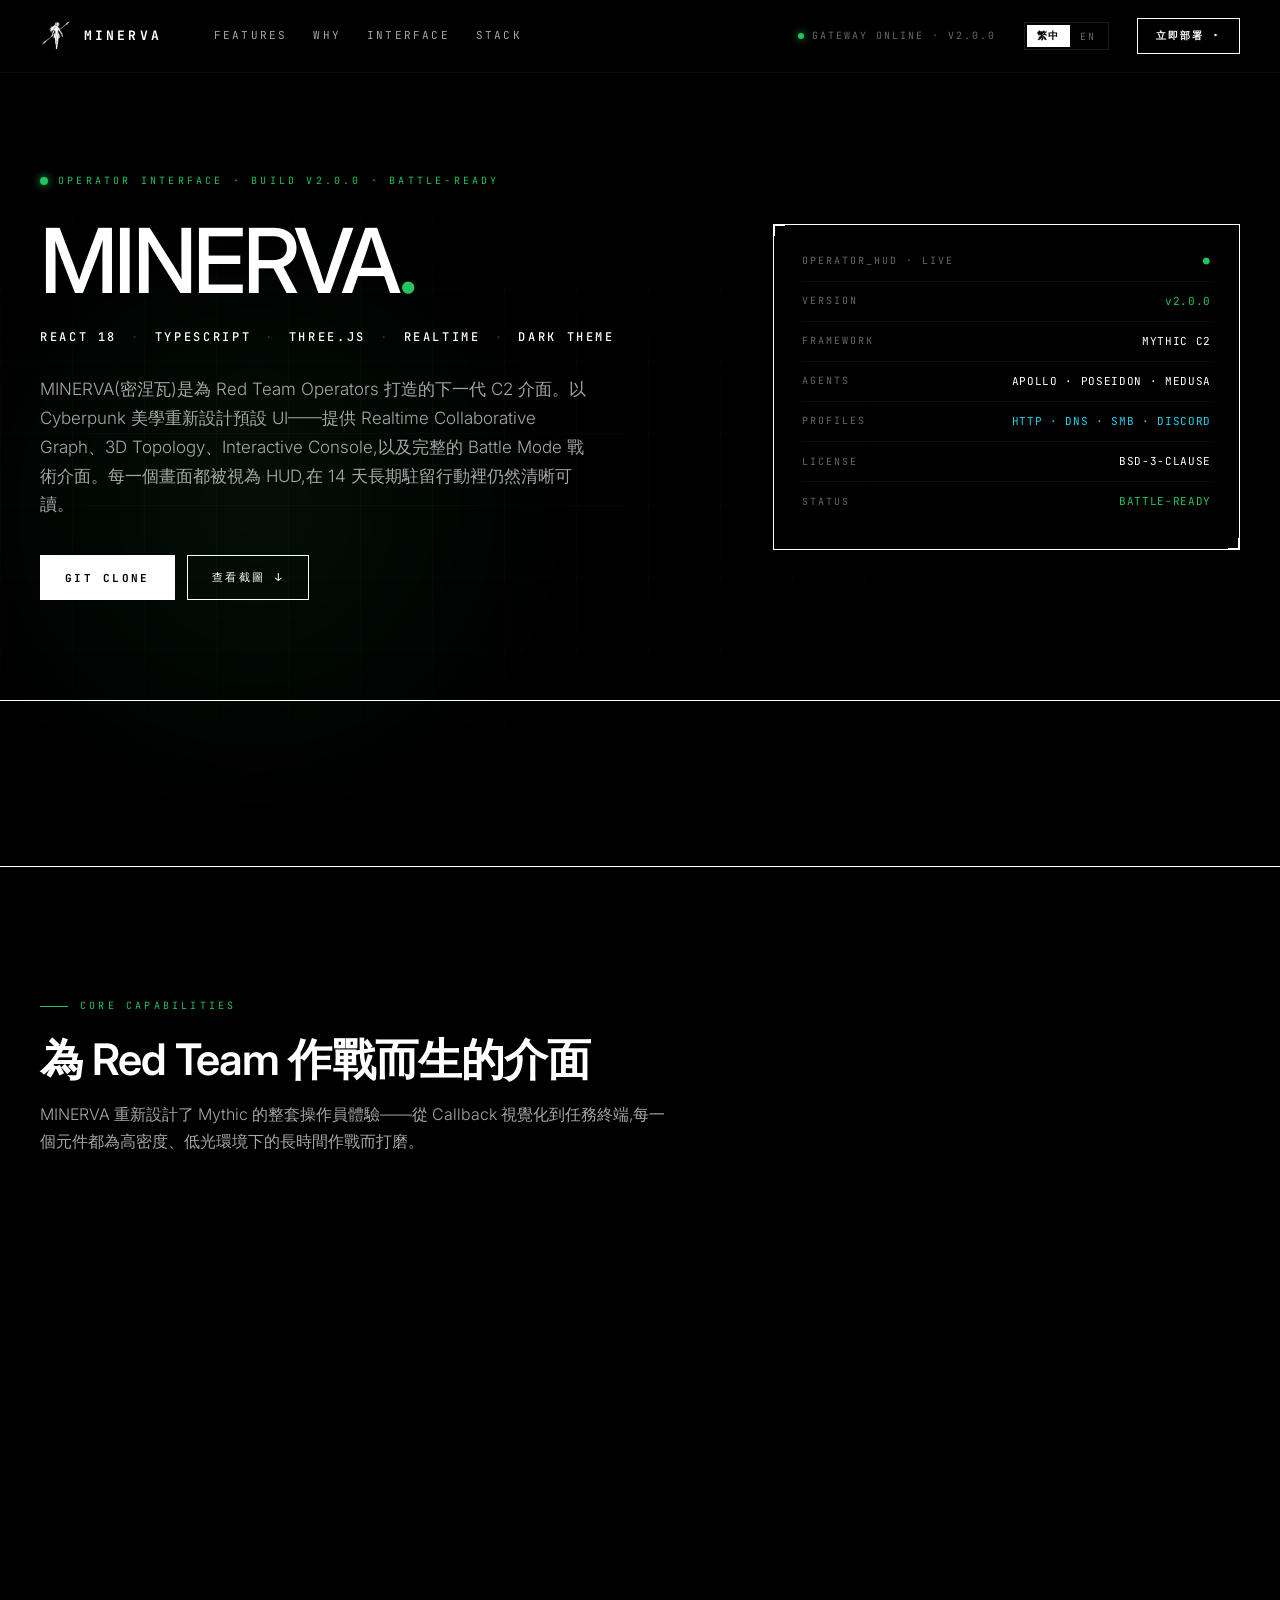
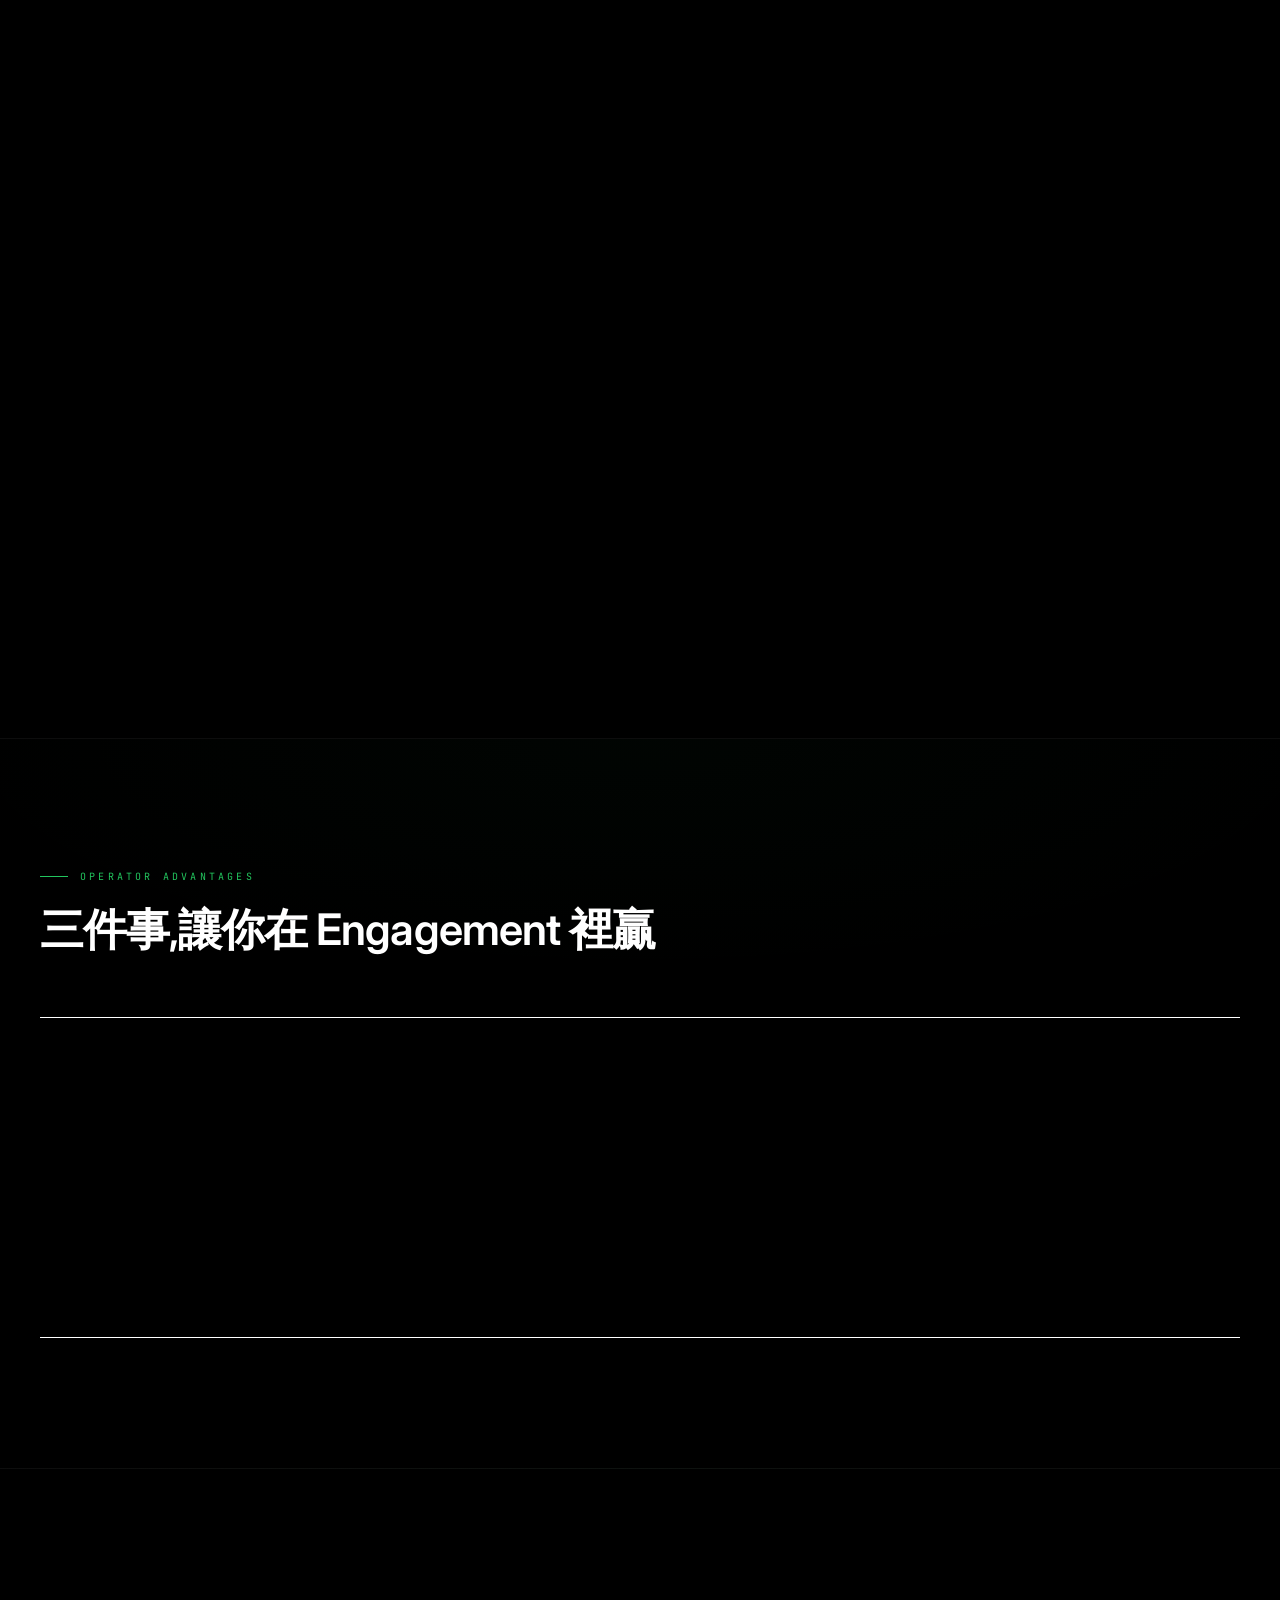
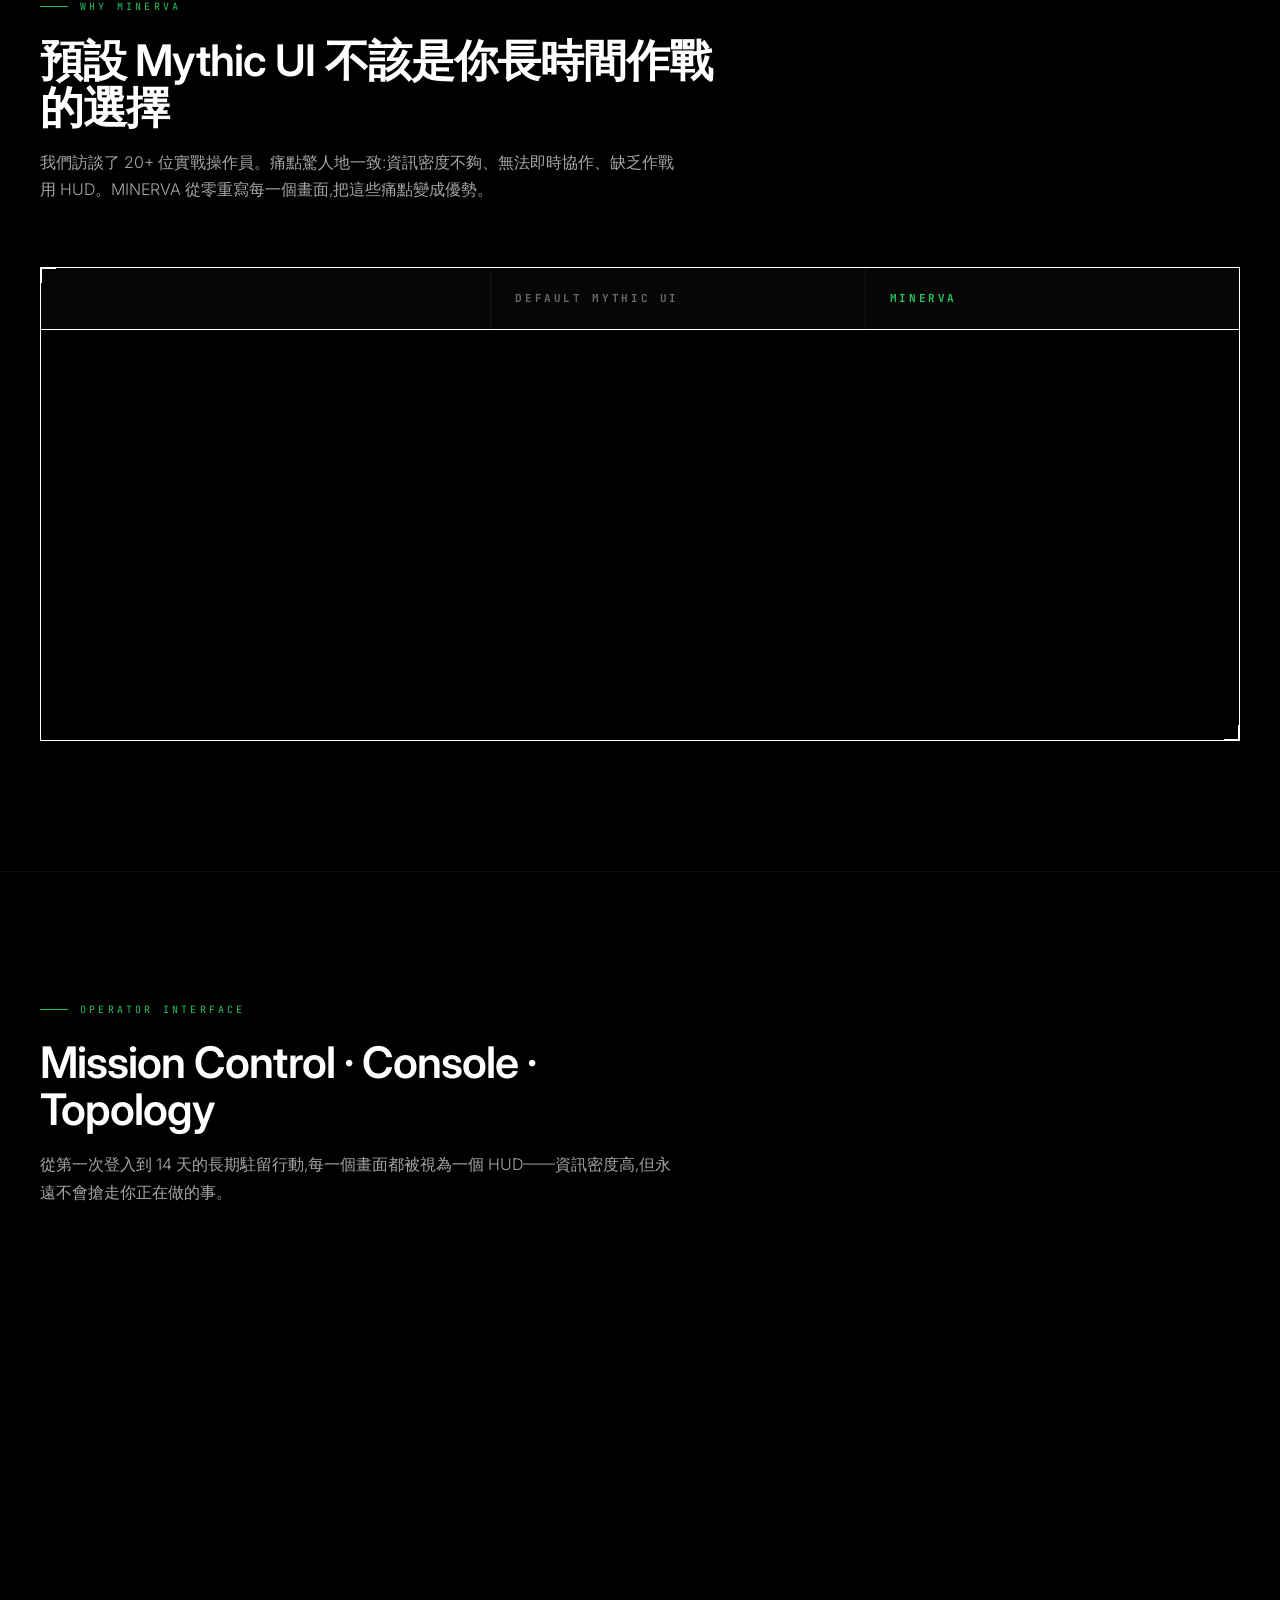
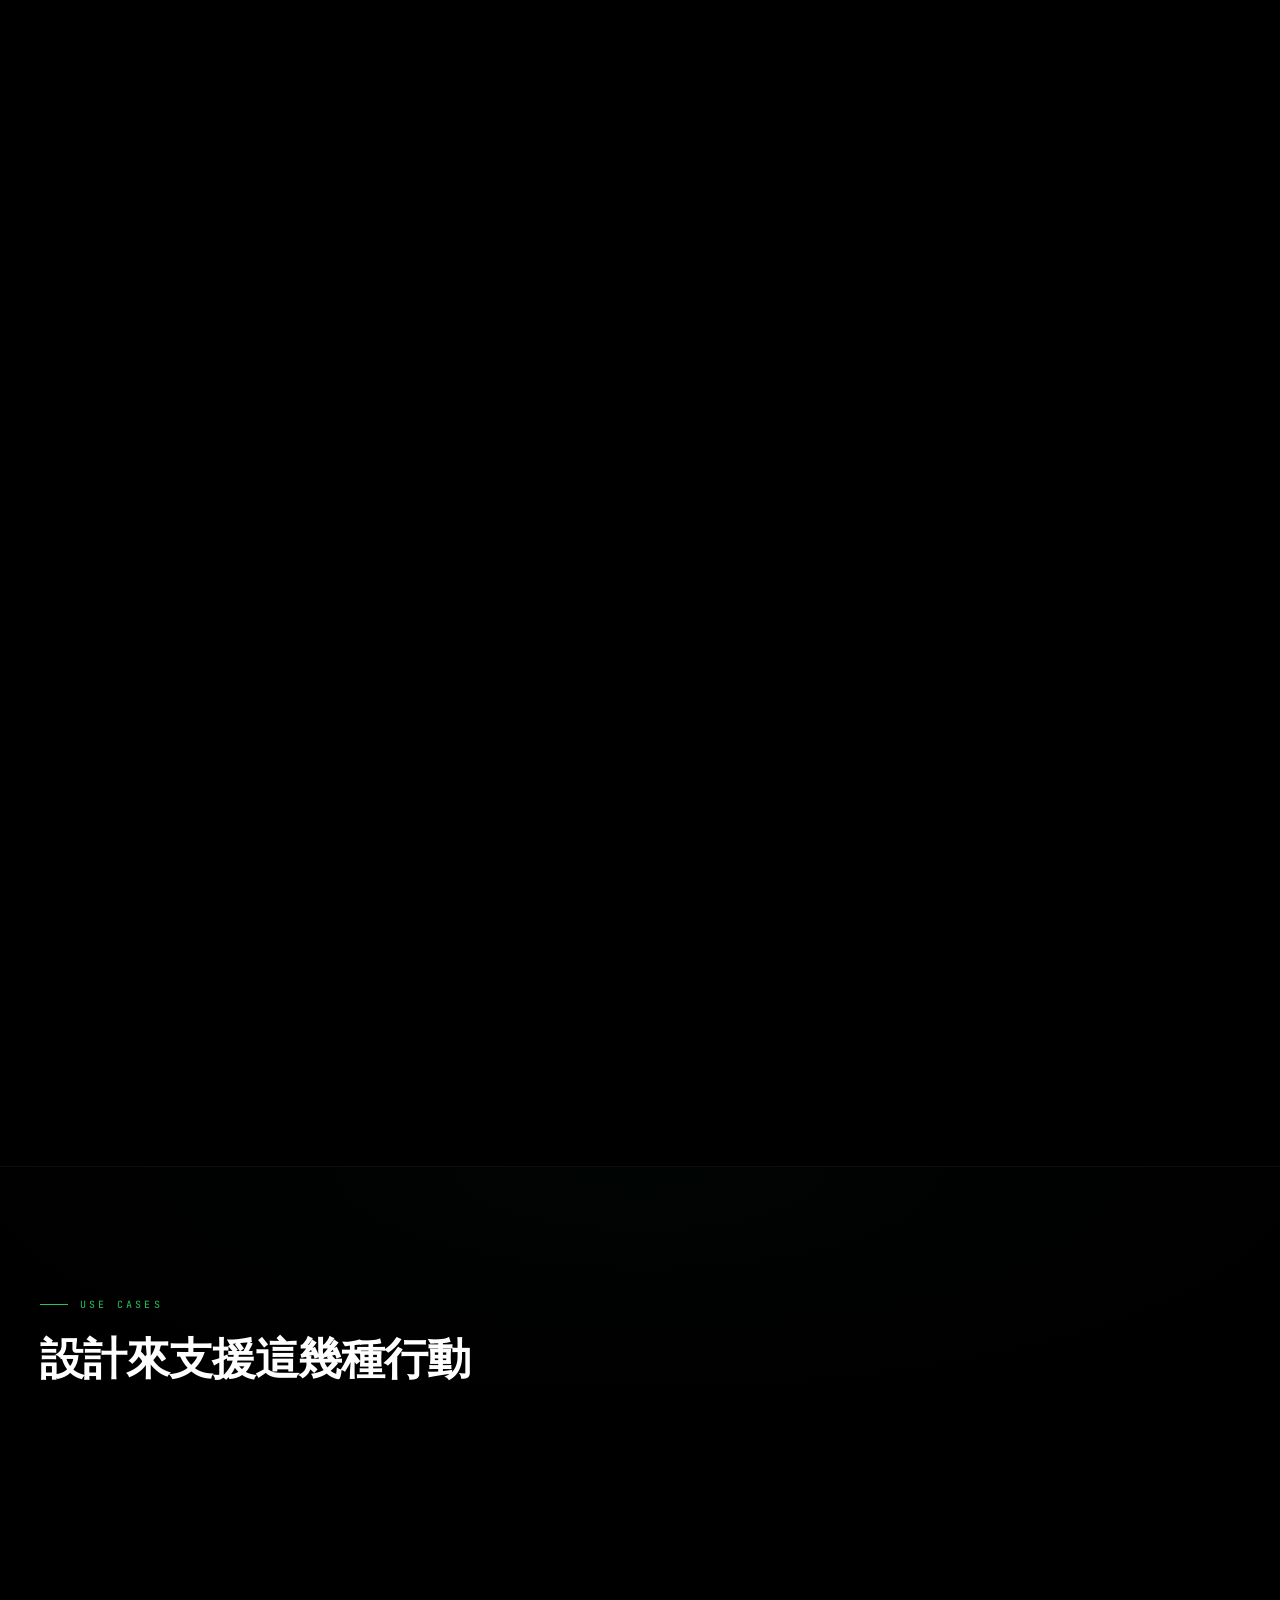
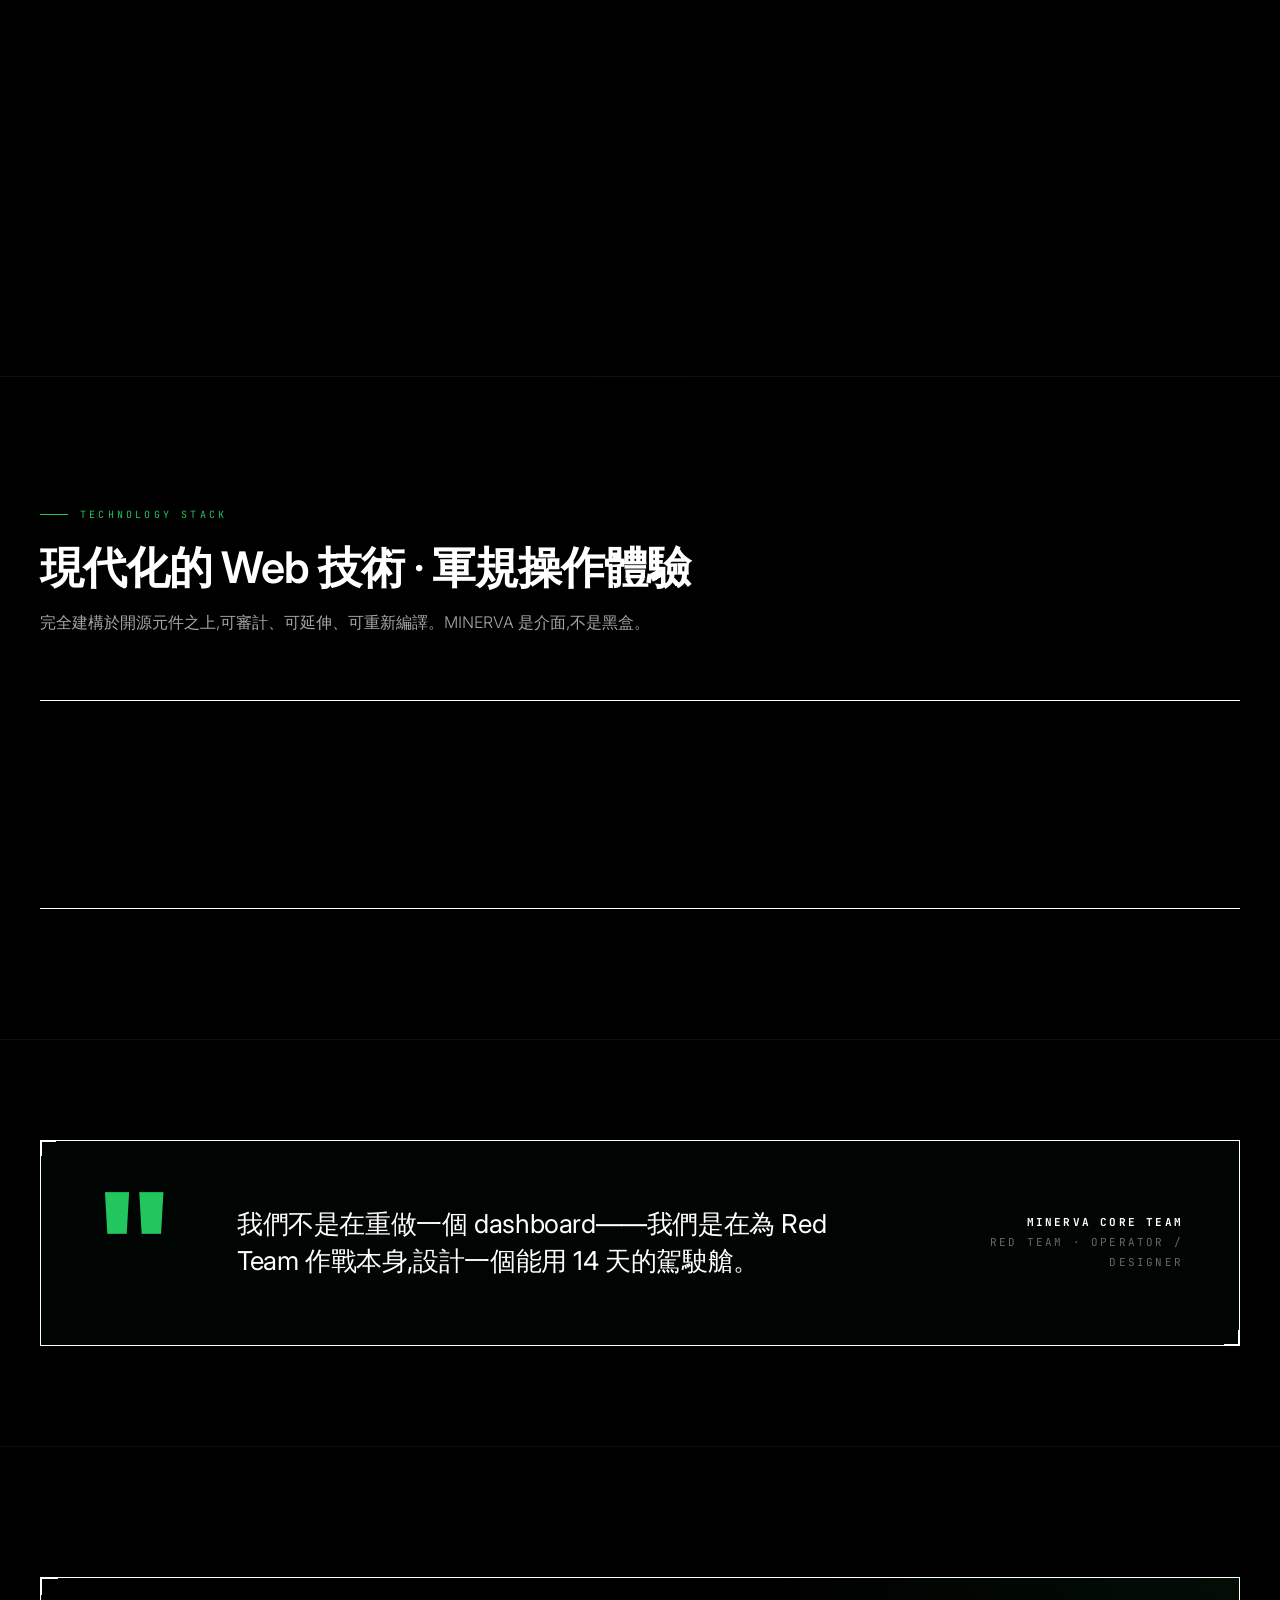
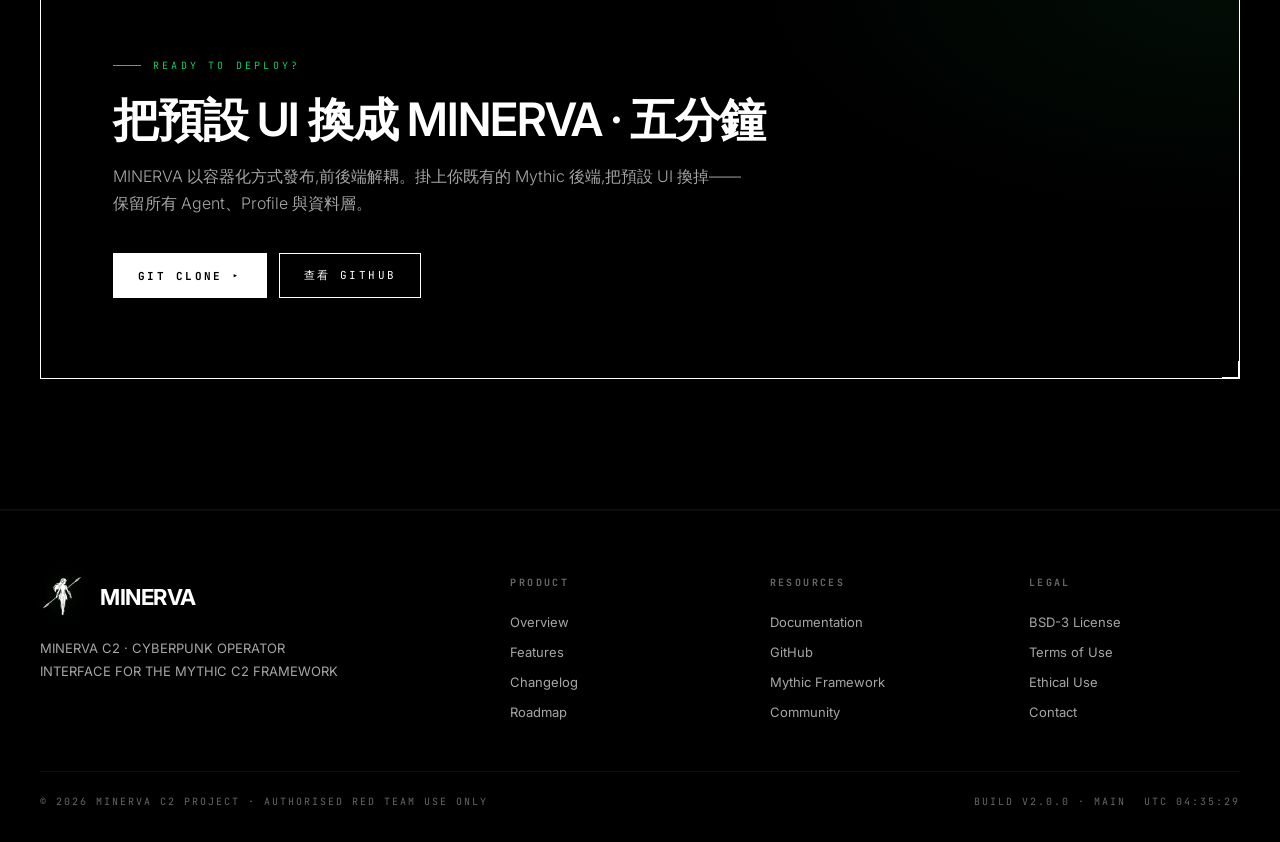
==== index.html @ 25de4d17 "first commit" ====
<!doctype html>
<html lang="zh-Hant" data-lang="zh">
<head>
<meta charset="utf-8" />
<meta name="viewport" content="width=device-width, initial-scale=1" />
<title>MINERVA · Cyberpunk Operator Interface for the Mythic C2 Framework</title>
<link rel="stylesheet" href="colors_and_type.css" />
<link rel="stylesheet" href="site.css" />
<script src="copy.js" defer></script>
</head>
<body>
<div class="site" data-lang-body>

  <!-- ── NAV ─────────────────────────────────────────────────────────── -->
  <nav class="nav">
    <div class="nav__inner">
      <div class="nav__brand">
        <img class="mark" src="assets/logos/minerva.png" alt="MINERVA" />
        <span>MINERVA</span>
      </div>
      <div class="nav__links">
        <a href="#features"  data-t="nav.features"></a>
        <a href="#why"       data-t="nav.why"></a>
        <a href="#interface" data-t="nav.interface"></a>
        <a href="#stack"     data-t="nav.stack"></a>
      </div>
      <div class="nav__spacer"></div>
      <div class="nav__status">
        <span class="dot-live"></span>
        <span data-t="nav.status"></span>
      </div>
      <div class="lang" role="group" aria-label="Language">
        <button data-set-lang="zh">繁中</button>
        <button data-set-lang="en">EN</button>
      </div>
      <button class="nav__cta" data-t="nav.cta"></button>
    </div>
  </nav>

  <!-- ── HERO ────────────────────────────────────────────────────────── -->
  <section class="hero" id="overview">
    <div class="hero__grid"></div>
    <div class="hero__glow"></div>
    <div class="hero__inner">
      <div class="reveal">
        <div class="hero__cap">
          <span class="pulse"></span>
          <span data-t="hero.cap"></span>
        </div>
        <h1 class="hero__h1">
          MINERVA<span class="dot">.</span>
        </h1>
        <div class="hero__sub" data-list="hero.sub" data-sep="·"></div>
        <p class="hero__lede" data-t="hero.lede"></p>
        <div class="hero__cta-row">
          <button class="cta cta--primary" data-t="hero.cta1"></button>
          <button class="cta" data-t="hero.cta2"></button>
        </div>
      </div>

      <div class="hud reveal" id="hero-hud">
        <div class="hud__row hud__head">
          <span class="k" data-t="hero.hud.label"></span>
          <span class="v accent">●</span>
        </div>
        <div id="hud-rows"></div>
      </div>
    </div>

    <!-- Stats band -->
    <div class="stats reveal" id="stats-band"></div>
  </section>

  <!-- ── FEATURES ────────────────────────────────────────────────────── -->
  <section class="sec" id="features">
    <header class="sec__head reveal">
      <div class="sec__cap" data-t="features.cap"></div>
      <h2 class="sec__title" data-t="features.title"></h2>
      <p class="sec__lede" data-t="features.lede"></p>
    </header>
    <div class="features" id="features-grid"></div>
  </section>

  <!-- ── PILLARS / ADVANTAGES ────────────────────────────────────────── -->
  <section class="sec sec--quiet">
    <header class="sec__head reveal">
      <div class="sec__cap" data-t="pillars.cap"></div>
      <h2 class="sec__title" data-t="pillars.title"></h2>
    </header>
    <div class="pillars" id="pillars-grid"></div>
  </section>

  <!-- ── WHY · vs DEFAULT MYTHIC UI ──────────────────────────────────── -->
  <section class="sec" id="why">
    <header class="sec__head reveal">
      <div class="sec__cap" data-t="why.cap"></div>
      <h2 class="sec__title" data-t="why.title"></h2>
      <p class="sec__lede" data-t="why.lede"></p>
    </header>
    <div class="compare reveal" id="compare-table"></div>
  </section>

  <!-- ── INTERFACE / SHOTS ───────────────────────────────────────────── -->
  <section class="sec" id="interface">
    <header class="sec__head reveal">
      <div class="sec__cap" data-t="interface.cap"></div>
      <h2 class="sec__title" data-t="interface.title"></h2>
      <p class="sec__lede" data-t="interface.lede"></p>
    </header>
    <div class="shots" id="shots-grid"></div>
  </section>

  <!-- ── USE CASES ───────────────────────────────────────────────────── -->
  <section class="sec sec--quiet">
    <header class="sec__head reveal">
      <div class="sec__cap" data-t="cases.cap"></div>
      <h2 class="sec__title" data-t="cases.title"></h2>
    </header>
    <div class="cases" id="cases-grid"></div>
  </section>

  <!-- ── STACK ───────────────────────────────────────────────────────── -->
  <section class="sec" id="stack">
    <header class="sec__head reveal">
      <div class="sec__cap" data-t="stack.cap"></div>
      <h2 class="sec__title" data-t="stack.title"></h2>
      <p class="sec__lede" data-t="stack.lede"></p>
    </header>
    <div class="stack" id="stack-grid"></div>
  </section>

  <!-- ── QUOTE ───────────────────────────────────────────────────────── -->
  <section class="sec quote-sec">
    <div class="quote reveal">
      <div class="quote__mark">"</div>
      <div class="quote__body" data-t="quote.body"></div>
      <div class="quote__attr">
        <div><b data-t="quote.name"></b></div>
        <div data-t="quote.role"></div>
      </div>
    </div>
  </section>

  <!-- ── CTA / DEPLOY ────────────────────────────────────────────────── -->
  <section class="sec cta-sec">
    <div class="cta-block reveal">
      <div class="sec__cap" data-t="cta.cap"></div>
      <h2 class="sec__title cta-block__title" data-t="cta.title"></h2>
      <p class="sec__lede" data-t="cta.lede"></p>
      <div class="cta-block__row">
        <button class="cta cta--primary" data-t="cta.primary"></button>
        <button class="cta" data-t="cta.secondary"></button>
      </div>
    </div>
  </section>

  <!-- ── FOOTER ──────────────────────────────────────────────────────── -->
  <footer class="foot">
    <div class="foot__top">
      <div class="foot__brand">
        <div class="mark">
          <img src="assets/logos/minerva.png" alt="MINERVA" />
          <span>MINERVA</span>
        </div>
        <p data-t="foot.tag"></p>
      </div>
      <div class="foot__col">
        <h5 data-t="foot.product"></h5>
        <a data-t="foot.p.overview"></a>
        <a data-t="foot.p.features"></a>
        <a data-t="foot.p.changelog"></a>
        <a data-t="foot.p.roadmap"></a>
      </div>
      <div class="foot__col">
        <h5 data-t="foot.resources"></h5>
        <a data-t="foot.r.docs"></a>
        <a data-t="foot.r.github"></a>
        <a data-t="foot.r.mythic"></a>
        <a data-t="foot.r.discord"></a>
      </div>
      <div class="foot__col">
        <h5 data-t="foot.legal"></h5>
        <a data-t="foot.l.license"></a>
        <a data-t="foot.l.terms"></a>
        <a data-t="foot.l.ethics"></a>
        <a data-t="foot.l.contact"></a>
      </div>
    </div>
    <div class="foot__bot">
      <span data-t="foot.bot.copy"></span>
      <span class="legal">
        <span data-t="foot.bot.build"></span>
        <span>UTC <span id="clock">--:--:--</span></span>
      </span>
    </div>
  </footer>

</div>

<!-- Icons -->
<svg style="display:none">
  <symbol id="i-graph" viewBox="0 0 24 24" fill="none" stroke="currentColor" stroke-width="1.5" stroke-linecap="round" stroke-linejoin="round">
    <circle cx="5" cy="6" r="2.2"/><circle cx="19" cy="6" r="2.2"/><circle cx="12" cy="14" r="2.2"/><circle cx="6" cy="20" r="1.6"/><circle cx="18" cy="20" r="1.6"/>
    <path d="M6.5 7.4 L10.6 12.7 M17.5 7.4 L13.4 12.7 M11 15.5 L7 18.7 M13 15.5 L17 18.7"/>
  </symbol>
  <symbol id="i-cube" viewBox="0 0 24 24" fill="none" stroke="currentColor" stroke-width="1.5" stroke-linecap="round" stroke-linejoin="round">
    <path d="M12 3 L21 8 V16 L12 21 L3 16 V8 Z"/><path d="M3 8 L12 13 L21 8"/><path d="M12 13 V21"/>
  </symbol>
  <symbol id="i-term" viewBox="0 0 24 24" fill="none" stroke="currentColor" stroke-width="1.5" stroke-linecap="round" stroke-linejoin="round">
    <rect x="3" y="4" width="18" height="16"/><path d="M7 9 L10 12 L7 15"/><path d="M12 16 H17"/>
  </symbol>
  <symbol id="i-battle" viewBox="0 0 24 24" fill="none" stroke="currentColor" stroke-width="1.5" stroke-linecap="round" stroke-linejoin="round">
    <circle cx="12" cy="12" r="9"/><circle cx="12" cy="12" r="4.5"/><circle cx="12" cy="12" r="1.2" fill="currentColor"/>
    <path d="M12 2 V5 M12 19 V22 M2 12 H5 M19 12 H22"/>
  </symbol>
  <symbol id="i-audio" viewBox="0 0 24 24" fill="none" stroke="currentColor" stroke-width="1.5" stroke-linecap="round" stroke-linejoin="round">
    <path d="M4 10 V14 M8 7 V17 M12 4 V20 M16 8 V16 M20 11 V13"/>
  </symbol>
  <symbol id="i-theme" viewBox="0 0 24 24" fill="none" stroke="currentColor" stroke-width="1.5" stroke-linecap="round" stroke-linejoin="round">
    <circle cx="12" cy="12" r="9"/><path d="M12 3 A9 9 0 0 0 12 21 Z" fill="currentColor" stroke="none"/>
  </symbol>
  <symbol id="i-check" viewBox="0 0 24 24" fill="none" stroke="currentColor" stroke-width="2" stroke-linecap="round" stroke-linejoin="round">
    <path d="M4 12 L10 18 L20 6"/>
  </symbol>
  <symbol id="i-x" viewBox="0 0 24 24" fill="none" stroke="currentColor" stroke-width="2" stroke-linecap="round" stroke-linejoin="round">
    <path d="M6 6 L18 18 M18 6 L6 18"/>
  </symbol>
</svg>

<script>
(function() {
  let lang = 'zh';
  const body = document.querySelector('[data-lang-body]');
  const lookup = p => p.split('.').reduce((o,k) => o && o[k], window.COPY);

  function render() {
    document.documentElement.setAttribute('lang', lang==='zh'?'zh-Hant':'en');

    document.querySelectorAll('[data-t]').forEach(el => {
      const v = lookup(el.dataset.t);
      if (v && typeof v === 'object' && v[lang] !== undefined) el.textContent = v[lang];
    });

    document.querySelectorAll('[data-list]').forEach(el => {
      const arr = lookup(el.dataset.list);
      const sep = el.dataset.sep || '·';
      el.innerHTML = arr.map((v,i)=>
        `<b>${v[lang]}</b>${i<arr.length-1?` <span class="div">${sep}</span>`:''}`).join(' ');
    });

    document.querySelectorAll('[data-set-lang]').forEach(b =>
      b.classList.toggle('is-active', b.dataset.setLang === lang));

    // Stats
    document.getElementById('stats-band').innerHTML = COPY.stats.map(s => `
      <div class="stat">
        <div class="stat__v">${s.v}</div>
        <div class="stat__k">${s.k[lang]}</div>
        <div class="stat__sub">${s.sub[lang]}</div>
      </div>`).join('');

    // HUD rows
    document.getElementById('hud-rows').innerHTML = COPY.hero.hud.rows.map(r =>
      `<div class="hud__row"><span class="k">${r.k[lang]}</span><span class="v ${r.tone||''}">${r.v[lang]}</span></div>`
    ).join('');

    // Features (with screenshots)
    document.getElementById('features-grid').innerHTML = COPY.features.items.map(f => `
      <article class="feature">
        <div class="feature__shot"><img src="${f.shot}" alt="${f.t[lang]}"/><div class="feature__shot-overlay"></div></div>
        <div class="feature__body">
          <div class="feature__top">
            <span class="feature__num">FEATURE / ${f.n}</span>
            <span class="feature__icon"><svg><use href="#i-${f.icon}"/></svg></span>
          </div>
          <h3>${f.t[lang]}</h3>
          <p>${f.d[lang]}</p>
          <div class="feature__tag">${f.tag[lang]}</div>
        </div>
      </article>`).join('');

    // Pillars
    document.getElementById('pillars-grid').innerHTML = COPY.pillars.items.map(p => `
      <div class="pillar">
        <div class="pillar__num">${p.num}</div>
        <h3>${p.t[lang]}</h3>
        <p>${p.d[lang]}</p>
      </div>`).join('');

    // Compare table
    const c = COPY.why.compare;
    document.getElementById('compare-table').innerHTML = `
      <div class="compare__head">
        <div class="compare__cell"></div>
        <div class="compare__cell compare__col-a"><span class="compare__brand">${c.head.mythic[lang]}</span></div>
        <div class="compare__cell compare__col-b"><span class="compare__brand compare__brand--us">${c.head.minerva[lang]}</span></div>
      </div>
      ${c.rows.map((r,i) => `
        <div class="compare__row" style="--i:${i}">
          <div class="compare__cell compare__key">${r.k[lang]}</div>
          <div class="compare__cell compare__col-a"><svg class="ico ico--x"><use href="#i-x"/></svg><span>${r.a[lang]}</span></div>
          <div class="compare__cell compare__col-b"><svg class="ico ico--ok"><use href="#i-check"/></svg><span>${r.b[lang]}</span></div>
        </div>`).join('')}`;

    // Shots
    document.getElementById('shots-grid').innerHTML = COPY.interface.shots.map((s,i) => `
      <div class="shot ${i===0?'shot--wide':''}">
        <img class="shot__img" src="${s.src}" alt="${s.t[lang]}"/>
        <div class="shot__corners"><i></i><i></i><i></i><i></i></div>
        <div class="shot__cap"><b>${s.t[lang]}</b><span>${s.sub[lang]}</span></div>
      </div>`).join('');

    // Cases
    document.getElementById('cases-grid').innerHTML = COPY.cases.items.map(c => `
      <div class="case">
        <div class="case__tag">${c.tag[lang]}</div>
        <h3>${c.t[lang]}</h3>
        <p>${c.d[lang]}</p>
      </div>`).join('');

    // Stack
    document.getElementById('stack-grid').innerHTML = COPY.stack.cells.map(c => `
      <div class="stack__cell">
        <div class="stack__name">${c.name}</div>
        <div class="stack__meta">${c.meta[lang]}</div>
      </div>`).join('');
  }

  function setLang(next) {
    if (next === lang) return;
    body.classList.add('is-switching');
    setTimeout(() => { lang = next; render(); body.classList.remove('is-switching'); }, 180);
  }
  document.querySelectorAll('[data-set-lang]').forEach(b =>
    b.addEventListener('click', () => setLang(b.dataset.setLang)));

  // UTC clock
  function tick() {
    const d = new Date(), pad = n => String(n).padStart(2,'0');
    document.getElementById('clock').textContent =
      pad(d.getUTCHours())+':'+pad(d.getUTCMinutes())+':'+pad(d.getUTCSeconds());
  }
  setInterval(tick, 1000); tick();

  // Boot
  if (window.COPY) render();
  else window.addEventListener('DOMContentLoaded', render);

  // Scroll reveal — re-attach after render
  function attachReveal() {
    const io = new IntersectionObserver((entries) => {
      entries.forEach(e => { if (e.isIntersecting) { e.target.classList.add('is-in'); io.unobserve(e.target); } });
    }, { threshold: 0.12 });
    document.querySelectorAll('.reveal, .feature, .pillar, .case, .stack__cell, .shot, .stat, .compare__row').forEach(el => io.observe(el));
  }
  // After first paint
  requestAnimationFrame(() => requestAnimationFrame(attachReveal));
})();
</script>

</body>
</html>
---- colors_and_type.css ----
/* ============================================================
   MINERVA C2 — DESIGN TOKENS
   Cyberpunk operator interface · dark by default
   ============================================================ */

/* Self-host JetBrains Mono + Inter via Google fonts CDN
   (matches the brand's mono+sans pairing). If you copy this
   file into another project, swap the @import for local woff2
   files in /fonts when offline. */
@import url('https://fonts.googleapis.com/css2?family=JetBrains+Mono:wght@300;400;500;600;700;800&family=Inter:wght@300;400;500;600;700;800;900&display=swap');

:root {
  /* ── CORE PALETTE (rgb triplets so they compose with /alpha) ───────── */
  --color-void:    0   0   0;     /* canvas / page background      */
  --color-signal:  255 255 255;   /* foreground text + highlights  */
  --color-accent:  34  197 94;    /* default green operator accent */
  --color-ghost:   153 153 153;   /* borders + secondary chrome    */
  --color-machine: 51  51  51;    /* card / panel background       */

  /* Cyberpunk extras — used across modules */
  --color-cyan:     34 211 238;   /* HUD/scanner cyan (#22d3ee)    */
  --color-amber:    245 158 11;   /* warning / custom-node amber   */
  --color-red:      239 68  68;   /* SESSION_DEAD / combat / error */
  --color-magenta:  217 70  239;  /* p2p / interactive halos       */
  --color-blue:     59  130 246;  /* info / metric blue            */

  /* ── ALIAS TOKENS ──────────────────────────────────────────────────── */
  --bg:           rgb(var(--color-void));
  --bg-elev-1:    rgb(var(--color-void));            /* full black backdrop */
  --bg-elev-2:    rgba(255,255,255,0.03);            /* panel wash         */
  --bg-elev-3:    rgba(255,255,255,0.05);            /* hover wash         */
  --bg-card:      rgba(5,7,12,0.97);                 /* modals + toasts    */
  --fg:           rgb(var(--color-signal));
  --fg-dim:       rgba(255,255,255,0.65);
  --fg-mute:      rgba(255,255,255,0.40);
  --fg-faint:     rgba(255,255,255,0.18);
  --border:       rgba(255,255,255,0.10);
  --border-strong:rgba(255,255,255,0.20);
  --border-faint: rgba(255,255,255,0.05);

  --accent:       rgb(var(--color-accent));
  --accent-dim:   rgba(var(--color-accent),0.6);
  --cyan:         rgb(var(--color-cyan));
  --amber:        rgb(var(--color-amber));
  --red:          rgb(var(--color-red));
  --magenta:      rgb(var(--color-magenta));

  /* ── TYPOGRAPHY ────────────────────────────────────────────────────── */
  --font-mono: "JetBrains Mono", ui-monospace, "SF Mono", Menlo, monospace;
  --font-sans: "Inter", system-ui, -apple-system, "Segoe UI", sans-serif;

  /* Scale — designed for 16:9 dense ops consoles */
  --fs-mega:   clamp(48px, 7vw, 112px);  /* display headline */
  --fs-hero:   clamp(36px, 5vw, 72px);   /* page hero */
  --fs-h1:     clamp(28px, 3vw, 44px);
  --fs-h2:     22px;
  --fs-h3:     16px;
  --fs-body:   14px;
  --fs-small:  12px;
  --fs-micro:  10px;                     /* HUD labels, mono caps */

  --lh-tight:  1.05;
  --lh-snug:   1.25;
  --lh-body:   1.55;

  --tracking-mega:  -0.04em;             /* tighten very large display */
  --tracking-tight: -0.02em;
  --tracking-normal: 0;
  --tracking-wide:  0.08em;              /* mono section captions */
  --tracking-mega-wide: 0.24em;          /* HUD labels (e.g. SUCCESS_RATE) */

  /* ── SPACING (4px grid) ────────────────────────────────────────────── */
  --space-0:  0;
  --space-1:  4px;
  --space-2:  8px;
  --space-3:  12px;
  --space-4:  16px;
  --space-5:  20px;
  --space-6:  24px;
  --space-8:  32px;
  --space-10: 40px;
  --space-12: 48px;
  --space-16: 64px;
  --space-20: 80px;
  --space-24: 96px;

  /* ── RADII ─────────────────────────────────────────────────────────── */
  --radius-0:   0;
  --radius-sm:  2px;
  --radius-md:  4px;
  --radius-lg:  8px;
  --radius-pill: 999px;

  /* ── BORDERS ───────────────────────────────────────────────────────── */
  --hairline:   1px solid var(--border);
  --hairline-strong: 1px solid var(--border-strong);
  --accent-rule:2px solid var(--accent);

  /* ── SHADOWS / GLOWS ───────────────────────────────────────────────── */
  --shadow-card:   0 12px 40px rgba(0,0,0,0.85);
  --shadow-modal:  0 24px 80px rgba(0,0,0,0.9);
  --glow-accent:   0 0 24px rgba(var(--color-accent), 0.35);
  --glow-cyan:     0 0 24px rgba(var(--color-cyan),   0.35);
  --glow-red:      0 0 24px rgba(var(--color-red),    0.40);

  /* ── MOTION ───────────────────────────────────────────────────────── */
  --ease-out:    cubic-bezier(0.22, 0.68, 0, 1.2);
  --ease-snap:   cubic-bezier(0, 0, 0.2, 1);
  --dur-fast:    120ms;
  --dur-base:    220ms;
  --dur-slow:    420ms;

  /* ── BG TEXTURES ───────────────────────────────────────────────────── */
  --tex-scanlines: linear-gradient(
      rgba(18,16,16,0) 50%, rgba(0,0,0,0.25) 50%
    ),
    linear-gradient(90deg,
      rgba(255,0,0,0.06),
      rgba(0,255,0,0.02),
      rgba(0,0,255,0.06));
  --tex-grid: linear-gradient(rgba(255,255,255,0.04) 1px, transparent 1px),
              linear-gradient(90deg, rgba(255,255,255,0.04) 1px, transparent 1px);
  --tex-grid-size: 32px 32px;
}

/* ============================================================
   SEMANTIC ELEMENTS
   Use these on plain HTML; designed to be drop-in.
   ============================================================ */

html, body {
  background: var(--bg);
  color: var(--fg);
  font-family: var(--font-sans);
  font-size: var(--fs-body);
  line-height: var(--lh-body);
  letter-spacing: var(--tracking-normal);
  -webkit-font-smoothing: antialiased;
  text-rendering: optimizeLegibility;
}

/* ── DISPLAY / HEADINGS ─────────────────────────────────────── */
.mv-display,
.mv-mega {
  font-family: var(--font-sans);
  font-weight: 900;
  font-size: var(--fs-mega);
  line-height: var(--lh-tight);
  letter-spacing: var(--tracking-mega);
  color: var(--fg);
  text-transform: uppercase;
}

.mv-hero {
  font-family: var(--font-sans);
  font-weight: 800;
  font-size: var(--fs-hero);
  line-height: 1.02;
  letter-spacing: var(--tracking-tight);
}

h1, .mv-h1 {
  font-family: var(--font-sans);
  font-weight: 700;
  font-size: var(--fs-h1);
  line-height: var(--lh-tight);
  letter-spacing: var(--tracking-tight);
  color: var(--fg);
}

h2, .mv-h2 {
  font-family: var(--font-sans);
  font-weight: 700;
  font-size: var(--fs-h2);
  line-height: var(--lh-snug);
  letter-spacing: var(--tracking-tight);
  color: var(--fg);
}

h3, .mv-h3 {
  font-family: var(--font-sans);
  font-weight: 600;
  font-size: var(--fs-h3);
  line-height: var(--lh-snug);
  color: var(--fg);
}

p, .mv-body {
  font-family: var(--font-sans);
  font-size: var(--fs-body);
  line-height: var(--lh-body);
  color: var(--fg-dim);
}

/* ── HUD LABELS ─────────────────────────────────────────────── 
   The signature Minerva caption style.
   Example: <span class="mv-label">SESSION_STATUS</span> */
.mv-label,
.mv-caption {
  font-family: var(--font-mono);
  font-size: var(--fs-micro);
  font-weight: 700;
  letter-spacing: var(--tracking-mega-wide);
  text-transform: uppercase;
  color: var(--fg-mute);
  line-height: 1;
}

.mv-label--strong { color: var(--fg); }
.mv-label--accent { color: var(--accent); }
.mv-label--cyan   { color: var(--cyan);   }
.mv-label--red    { color: var(--red);    }
.mv-label--amber  { color: var(--amber);  }

/* ── MONO DATA (numbers, hex, IPs, telemetry) ───────────────── */
.mv-mono,
code, kbd, samp, pre {
  font-family: var(--font-mono);
  font-size: var(--fs-body);
}

.mv-mono-big {
  font-family: var(--font-mono);
  font-weight: 500;
  font-size: clamp(36px, 4vw, 56px);
  letter-spacing: -0.01em;
  font-variant-numeric: tabular-nums;
}

.mv-mono-data {
  font-family: var(--font-mono);
  font-variant-numeric: tabular-nums;
  font-weight: 500;
  letter-spacing: 0.02em;
}

/* ── LINKS ──────────────────────────────────────────────────── */
a {
  color: var(--accent);
  text-decoration: none;
  transition: color var(--dur-fast) var(--ease-snap);
}
a:hover { color: var(--cyan); }
---- site.css ----
/* ──────────────────────────────────────────────────────────
   MINERVA · PRODUCT INTRO SITE
   Cyberpunk · minimal · precision motion
   ────────────────────────────────────────────────────────── */
html, body { margin: 0; background: #000; color: #fff; font-family: var(--font-sans); }
* { box-sizing: border-box; }
.site { max-width: 1480px; margin: 0 auto; position: relative; overflow-x: hidden; }

/* ── Scroll reveal ──────────────────────────────────────── */
.reveal, .feature, .pillar, .case, .stack__cell, .shot, .stat, .compare__row {
  opacity: 0; transform: translateY(18px);
  transition: opacity 700ms cubic-bezier(.2,.7,0,1), transform 700ms cubic-bezier(.2,.7,0,1);
}
.is-in { opacity: 1 !important; transform: none !important; }
.feature.is-in, .case.is-in, .pillar.is-in, .stack__cell.is-in, .shot.is-in, .stat.is-in, .compare__row.is-in {
  transition-delay: calc(var(--i, 0) * 70ms);
}

/* ── NAV ─────────────────────────────────────────────────── */
.nav { position: sticky; top: 0; z-index: 50;
  background: rgba(0,0,0,0.82); backdrop-filter: blur(20px) saturate(160%);
  border-bottom: 1px solid var(--border-faint); }
.nav__inner { display: flex; align-items: center; gap: 28px; padding: 18px 40px; }
.nav__brand { display: flex; align-items: center; gap: 12px;
  font-family: var(--font-mono); font-weight: 700; font-size: 13px;
  letter-spacing: 0.24em; text-transform: uppercase; }
.nav__brand .mark { width: 32px; height: 32px; object-fit: contain;
  transition: filter 200ms; filter: drop-shadow(0 0 0 rgba(34,197,94,0)); }
.nav__brand:hover .mark { filter: drop-shadow(0 0 10px rgba(34,197,94,0.55)) brightness(1.1); }
.nav__links { display: flex; gap: 26px; margin-left: 24px; }
.nav__links a { font-family: var(--font-mono); font-size: 11px;
  letter-spacing: 0.2em; color: var(--fg-dim); padding: 6px 0; position: relative;
  transition: color 180ms; }
.nav__links a::after { content: ""; position: absolute; left: 0; right: 0; bottom: 0;
  height: 1px; background: var(--accent); transform: scaleX(0);
  transform-origin: left; transition: transform 220ms cubic-bezier(.2,.7,0,1); }
.nav__links a:hover { color: var(--fg); }
.nav__links a:hover::after { transform: scaleX(1); }
.nav__spacer { flex: 1; }
.nav__status { display: flex; align-items: center; gap: 8px;
  font-family: var(--font-mono); font-size: 10px;
  letter-spacing: 0.2em; color: var(--fg-mute); text-transform: uppercase; }
.dot-live { display: inline-block; width: 6px; height: 6px; background: var(--accent);
  border-radius: 50%; box-shadow: 0 0 8px var(--accent); animation: pulse 1.6s ease-in-out infinite; }
@keyframes pulse { 50% { opacity: 0.35; } }
.lang { display: inline-flex; border: 1px solid var(--border); padding: 2px;
  font-family: var(--font-mono); font-size: 10px; letter-spacing: 0.18em; }
.lang button { background: transparent; border: 0; color: var(--fg-mute);
  padding: 4px 10px; cursor: pointer; font-family: inherit; font-size: inherit;
  letter-spacing: inherit; transition: all 160ms; }
.lang button.is-active { background: var(--fg); color: #000; font-weight: 700; }
.lang button:hover:not(.is-active) { color: var(--fg); }
.nav__cta { font-family: var(--font-mono); font-size: 10px; letter-spacing: 0.22em;
  text-transform: uppercase; padding: 10px 18px; background: transparent; color: #fff;
  font-weight: 600; cursor: pointer; border: 1px solid var(--fg);
  display: inline-flex; align-items: center; gap: 8px; transition: all 200ms; }
.nav__cta:hover { background: var(--accent); color: #000; border-color: var(--accent);
  box-shadow: 0 0 24px rgba(34,197,94,0.4); }

/* ── Section frame ──────────────────────────────────────── */
.sec { padding: 130px 40px; border-bottom: 1px solid var(--border-faint); position: relative; }
.sec--quiet { background:
  radial-gradient(1200px 400px at 50% 0%, rgba(34,197,94,0.025), transparent 60%); }
.sec__head { max-width: 980px; margin: 0 0 64px; }
.sec__cap { font-family: var(--font-mono); font-size: 10px;
  letter-spacing: 0.32em; text-transform: uppercase;
  color: var(--accent); margin-bottom: 22px;
  display: flex; align-items: center; gap: 12px; }
.sec__cap::before { content: ""; width: 28px; height: 1px; background: var(--accent); }
.sec__title { font-family: var(--font-sans); font-weight: 600;
  font-size: clamp(30px, 3.4vw, 48px);
  line-height: 1.08; letter-spacing: -0.022em;
  max-width: 24ch; margin: 0 0 18px; }
.sec__lede { font-size: 16px; line-height: 1.7; color: var(--fg-dim);
  max-width: 64ch; margin: 0; font-weight: 300; }

/* ── HERO ────────────────────────────────────────────────── */
.hero { position: relative; padding: 100px 40px 0; overflow: hidden;
  border-bottom: 1px solid var(--border-faint); }
.hero__grid { position: absolute; inset: 0; pointer-events: none;
  background-image: linear-gradient(rgba(255,255,255,0.025) 1px, transparent 1px),
                    linear-gradient(90deg, rgba(255,255,255,0.025) 1px, transparent 1px);
  background-size: 72px 72px;
  mask-image: radial-gradient(ellipse at 22% 50%, #000 10%, transparent 70%); }
.hero__glow { position: absolute; left: -10%; top: 20%; width: 60%; height: 70%;
  background: radial-gradient(circle, rgba(34,197,94,0.08), transparent 65%);
  pointer-events: none; filter: blur(24px); }
.hero__inner { position: relative; z-index: 2;
  display: grid; grid-template-columns: 1.4fr 1fr; gap: 80px; align-items: center;
  padding-bottom: 100px; }
.hero__cap { font-family: var(--font-mono); font-size: 10px;
  letter-spacing: 0.32em; color: var(--accent); text-transform: uppercase;
  margin-bottom: 28px; display: flex; align-items: center; gap: 10px; }
.hero__cap .pulse { width: 8px; height: 8px; background: var(--accent);
  border-radius: 50%; box-shadow: 0 0 8px var(--accent);
  animation: pulse 1.6s ease-in-out infinite; }
.hero__h1 { font-family: var(--font-sans); font-weight: 500;
  font-size: clamp(56px, 7vw, 104px); line-height: 0.98;
  letter-spacing: -0.04em; text-transform: uppercase; margin: 0 0 24px; }
.hero__h1 .dot { color: var(--accent); }
.hero__sub { display: flex; align-items: center; gap: 14px; margin: 18px 0 0;
  font-family: var(--font-mono); font-size: 12px; letter-spacing: 0.22em;
  color: var(--fg-mute); text-transform: uppercase; flex-wrap: wrap; }
.hero__sub span.div { color: var(--border-strong); }
.hero__sub b { color: var(--fg); font-weight: 500; }
.hero__lede { font-size: 17px; line-height: 1.7; color: var(--fg-dim);
  max-width: 56ch; margin: 28px 0 36px; font-weight: 300; }
.hero__cta-row { display: flex; gap: 12px; }

.cta { font-family: var(--font-mono); font-size: 11px; letter-spacing: 0.22em;
  text-transform: uppercase; padding: 14px 24px; cursor: pointer;
  border: 1px solid var(--fg); background: transparent; color: var(--fg);
  display: inline-flex; align-items: center; gap: 10px;
  transition: all 220ms cubic-bezier(.2,.7,0,1); position: relative; overflow: hidden; }
.cta::before { content: ""; position: absolute; inset: 0;
  background: linear-gradient(110deg, transparent 30%, rgba(255,255,255,.14) 50%, transparent 70%);
  transform: translateX(-110%); transition: transform 600ms cubic-bezier(.2,.7,0,1); }
.cta:hover::before { transform: translateX(110%); }
.cta:hover { border-color: var(--accent); color: var(--accent);
  box-shadow: 0 0 24px rgba(34,197,94,0.3); }
.cta--primary { background: var(--fg); color: #000; font-weight: 700; }
.cta--primary::before { background: linear-gradient(110deg, transparent 30%, rgba(0,0,0,.14) 50%, transparent 70%); }
.cta--primary:hover { background: var(--accent); border-color: var(--accent); color: #000;
  box-shadow: 0 0 28px rgba(34,197,94,0.5); }

/* HUD readout */
.hud { border: 1px solid var(--fg); background: rgba(0,0,0,.4);
  padding: 28px; position: relative; font-family: var(--font-mono);
  font-size: 11px; letter-spacing: 0.06em; }
.hud::before, .hud::after { content: ""; position: absolute; width: 10px; height: 10px;
  border: 0; border-color: var(--accent); }
.hud::before { top: -1px; left: -1px; border-top: 2px solid; border-left: 2px solid; }
.hud::after  { bottom: -1px; right: -1px; border-bottom: 2px solid; border-right: 2px solid; }
.hud__row { display: flex; justify-content: space-between; align-items: center;
  padding: 11px 0; border-bottom: 1px solid var(--border-faint); }
.hud__row:last-child { border-bottom: 0; }
.hud__row .k { color: var(--fg-mute); letter-spacing: 0.2em; text-transform: uppercase; font-size: 10px; }
.hud__row .v { color: var(--fg); }
.hud__row .v.accent { color: var(--accent); }
.hud__row .v.cyan { color: var(--cyan); }
.hud__head { padding-top: 0; }

/* ── STATS BAND ──────────────────────────────────────────── */
.stats { position: relative; z-index: 2;
  display: grid; grid-template-columns: repeat(5, 1fr); gap: 0;
  border-top: 1px solid var(--fg); border-bottom: 1px solid var(--fg);
  margin: 0 -40px; padding: 0 40px; }
.stat { padding: 32px 28px; border-left: 1px solid var(--border-faint);
  display: flex; flex-direction: column; gap: 6px; position: relative; overflow: hidden; }
.stat:first-child { border-left: 0; }
.stat::after { content: ""; position: absolute; inset: auto 0 0 0; height: 2px;
  background: var(--accent); transform: scaleX(0); transform-origin: left;
  transition: transform 500ms cubic-bezier(.2,.7,0,1); }
.stat:hover::after { transform: scaleX(1); }
.stat__v { font-family: var(--font-mono); font-weight: 700; font-size: 32px;
  letter-spacing: -0.02em; color: var(--fg); }
.stat__k { font-family: var(--font-mono); font-size: 10px; letter-spacing: 0.24em;
  text-transform: uppercase; color: var(--fg-dim); margin-top: 4px; }
.stat__sub { font-family: var(--font-mono); font-size: 9px; letter-spacing: 0.2em;
  text-transform: uppercase; color: var(--accent); margin-top: 6px; }

/* ── FEATURES (6 cards, screenshot + body) ──────────────── */
.features { display: grid; grid-template-columns: repeat(3, 1fr); gap: 20px; }
.feature { background: #000; border: 1px solid var(--fg); position: relative;
  display: flex; flex-direction: column; overflow: hidden;
  transition: border-color 280ms, box-shadow 280ms, transform 280ms cubic-bezier(.2,.7,0,1); }
.feature::before, .feature::after { content: ""; position: absolute; width: 12px; height: 12px;
  border: 0; border-color: var(--accent); pointer-events: none; opacity: 0;
  transition: opacity 280ms; }
.feature::before { top: -1px; left: -1px; border-top: 2px solid; border-left: 2px solid; }
.feature::after  { bottom: -1px; right: -1px; border-bottom: 2px solid; border-right: 2px solid; }
.feature:hover { border-color: var(--accent); transform: translateY(-3px);
  box-shadow: 0 18px 60px rgba(34,197,94,0.18); }
.feature:hover::before, .feature:hover::after { opacity: 1; }
.feature__shot { aspect-ratio: 16/9; overflow: hidden; position: relative;
  border-bottom: 1px solid var(--border-faint); }
.feature__shot img { width: 100%; height: 100%; object-fit: cover;
  filter: brightness(0.78) contrast(1.05) saturate(0.85);
  transition: filter 500ms, transform 700ms cubic-bezier(.2,.7,0,1); }
.feature:hover .feature__shot img { filter: brightness(1) contrast(1.05) saturate(1);
  transform: scale(1.04); }
.feature__shot-overlay { position: absolute; inset: 0; pointer-events: none;
  background:
    linear-gradient(180deg, transparent 0%, rgba(0,0,0,0.4) 100%),
    linear-gradient(rgba(18,16,16,0) 50%, rgba(0,0,0,0.18) 50%);
  background-size: 100% 100%, 100% 3px; }
.feature__body { padding: 26px 26px 28px; display: flex; flex-direction: column;
  gap: 14px; flex: 1; }
.feature__top { display: flex; align-items: center; justify-content: space-between; }
.feature__num { font-family: var(--font-mono); font-size: 10px;
  letter-spacing: 0.32em; color: var(--fg-mute); text-transform: uppercase; }
.feature__icon { color: var(--accent); }
.feature__icon svg { width: 22px; height: 22px; }
.feature h3 { font-family: var(--font-sans); font-weight: 600; font-size: 22px;
  letter-spacing: -0.015em; line-height: 1.2; margin: 0; color: var(--fg); }
.feature p { font-size: 14px; line-height: 1.7; color: var(--fg-dim);
  margin: 0; font-weight: 300; }
.feature__tag { margin-top: auto; padding-top: 16px;
  border-top: 1px solid var(--border-faint);
  font-family: var(--font-mono); font-size: 10px;
  letter-spacing: 0.22em; color: var(--accent); text-transform: uppercase; }

/* ── PILLARS (advantages) ──────────────────────────────── */
.pillars { display: grid; grid-template-columns: repeat(3, 1fr); gap: 0;
  border-top: 1px solid var(--fg); border-bottom: 1px solid var(--fg); }
.pillar { padding: 56px 40px 60px; border-left: 1px solid var(--border-faint);
  position: relative; overflow: hidden; }
.pillar:first-child { border-left: 0; }
.pillar::after { content: ""; position: absolute; inset: auto 0 0 0; height: 0;
  background: linear-gradient(180deg, transparent, rgba(34,197,94,0.06));
  transition: height 420ms cubic-bezier(.2,.7,0,1); pointer-events: none; }
.pillar:hover::after { height: 100%; }
.pillar__num { font-family: var(--font-mono); font-weight: 700;
  font-size: clamp(56px, 5vw, 80px); letter-spacing: -0.04em;
  color: var(--accent); line-height: 1; margin-bottom: 24px;
  text-shadow: 0 0 24px rgba(34,197,94,0.25); }
.pillar h3 { font-family: var(--font-sans); font-weight: 600; font-size: 22px;
  letter-spacing: -0.015em; margin: 0 0 14px; }
.pillar p { font-size: 14px; line-height: 1.75; color: var(--fg-dim);
  margin: 0; font-weight: 300; max-width: 38ch; }

/* ── COMPARE TABLE ─────────────────────────────────────── */
.compare { border: 1px solid var(--fg); position: relative; }
.compare::before, .compare::after { content: ""; position: absolute;
  width: 14px; height: 14px; border: 0; border-color: var(--accent); pointer-events: none; }
.compare::before { top: -1px; left: -1px; border-top: 2px solid; border-left: 2px solid; }
.compare::after  { bottom: -1px; right: -1px; border-bottom: 2px solid; border-right: 2px solid; }
.compare__head, .compare__row { display: grid; grid-template-columns: 1.2fr 1fr 1fr; }
.compare__head { border-bottom: 1px solid var(--fg);
  background: rgba(255,255,255,0.025); }
.compare__row { border-bottom: 1px solid var(--border-faint);
  transition: background 200ms; }
.compare__row:hover { background: rgba(34,197,94,0.03); }
.compare__row:last-child { border-bottom: 0; }
.compare__cell { padding: 18px 24px; display: flex; align-items: center; gap: 12px;
  border-left: 1px solid var(--border-faint);
  font-family: var(--font-mono); font-size: 12px; letter-spacing: 0.04em; }
.compare__cell:first-child { border-left: 0; }
.compare__key { font-family: var(--font-sans); font-weight: 500; font-size: 14px;
  letter-spacing: -0.005em; color: var(--fg); }
.compare__brand { font-family: var(--font-mono); font-weight: 700; font-size: 11px;
  letter-spacing: 0.24em; text-transform: uppercase; color: var(--fg-mute); }
.compare__brand--us { color: var(--accent); }
.compare__col-a { color: var(--fg-mute); }
.compare__col-b { color: var(--fg); }
.compare__head .compare__cell { padding: 22px 24px; }
.ico { width: 14px; height: 14px; flex-shrink: 0; }
.ico--ok { color: var(--accent); }
.ico--x  { color: var(--fg-faint); }

/* ── SHOTS ──────────────────────────────────────────────── */
.shots { display: grid; grid-template-columns: 1fr 1fr; gap: 20px; }
.shot { background: #000; border: 1px solid var(--fg); position: relative;
  overflow: hidden; transition: border-color 280ms, box-shadow 280ms; }
.shot--wide { grid-column: span 2; }
.shot:hover { border-color: var(--accent); box-shadow: 0 18px 60px rgba(34,197,94,0.15); }
.shot__img { width: 100%; aspect-ratio: 16/9; object-fit: cover; display: block;
  filter: brightness(0.85) contrast(1.05) saturate(0.9);
  transition: filter 500ms, transform 700ms cubic-bezier(.2,.7,0,1); }
.shot--wide .shot__img { aspect-ratio: 21/9; }
.shot:hover .shot__img { filter: brightness(1) contrast(1.05) saturate(1); transform: scale(1.02); }
.shot__corners i { position: absolute; width: 12px; height: 12px; border: 0;
  border-color: var(--accent); opacity: 0; transition: opacity 280ms; pointer-events: none; }
.shot__corners i:nth-child(1) { top:-1px; left:-1px; border-top:2px solid; border-left:2px solid; }
.shot__corners i:nth-child(2) { top:-1px; right:-1px; border-top:2px solid; border-right:2px solid; }
.shot__corners i:nth-child(3) { bottom:-1px; left:-1px; border-bottom:2px solid; border-left:2px solid; }
.shot__corners i:nth-child(4) { bottom:-1px; right:-1px; border-bottom:2px solid; border-right:2px solid; }
.shot:hover .shot__corners i { opacity: 1; }
.shot__cap { display: flex; justify-content: space-between; align-items: center;
  padding: 16px 22px; border-top: 1px solid var(--border-faint);
  font-family: var(--font-mono); font-size: 10px; letter-spacing: 0.22em;
  text-transform: uppercase; color: var(--fg-mute); }
.shot__cap b { color: var(--fg); font-weight: 600; }

/* ── USE CASES ──────────────────────────────────────────── */
.cases { display: grid; grid-template-columns: repeat(2, 1fr); gap: 20px; }
.case { border: 1px solid var(--fg); padding: 32px 32px 36px;
  display: flex; flex-direction: column; gap: 14px; position: relative;
  transition: border-color 280ms, box-shadow 280ms, transform 280ms cubic-bezier(.2,.7,0,1); }
.case::before, .case::after { content: ""; position: absolute; width: 12px; height: 12px;
  border: 0; border-color: var(--accent); opacity: 0; transition: opacity 280ms; }
.case::before { top: -1px; left: -1px; border-top: 2px solid; border-left: 2px solid; }
.case::after  { bottom: -1px; right: -1px; border-bottom: 2px solid; border-right: 2px solid; }
.case:hover { border-color: var(--accent); transform: translateY(-3px);
  box-shadow: 0 18px 60px rgba(34,197,94,0.15); }
.case:hover::before, .case:hover::after { opacity: 1; }
.case__tag { font-family: var(--font-mono); font-size: 10px;
  letter-spacing: 0.28em; color: var(--accent); text-transform: uppercase; }
.case h3 { font-family: var(--font-sans); font-weight: 600; font-size: 22px;
  letter-spacing: -0.015em; margin: 0; }
.case p { font-size: 14px; line-height: 1.75; color: var(--fg-dim);
  margin: 0; font-weight: 300; max-width: 52ch; }

/* ── STACK ──────────────────────────────────────────────── */
.stack { display: grid; grid-template-columns: repeat(5, 1fr); gap: 0;
  border-top: 1px solid var(--fg); border-bottom: 1px solid var(--fg); }
.stack__cell { padding: 28px 22px; border-left: 1px solid var(--border-faint);
  position: relative; overflow: hidden; transition: background 220ms; }
.stack__cell:nth-child(5n+1) { border-left: 0; }
.stack__cell:nth-child(n+6) { border-top: 1px solid var(--border-faint); }
.stack__cell:hover { background: rgba(34,197,94,0.05); }
.stack__name { font-family: var(--font-mono); font-weight: 700; font-size: 16px;
  letter-spacing: -0.01em; margin-bottom: 8px; }
.stack__meta { font-family: var(--font-mono); font-size: 9px;
  letter-spacing: 0.26em; color: var(--fg-mute); text-transform: uppercase; }

/* ── QUOTE ──────────────────────────────────────────────── */
.quote-sec { padding: 100px 40px; }
.quote { display: grid; grid-template-columns: 100px 1fr 260px; gap: 40px;
  align-items: center; border: 1px solid var(--fg); padding: 60px 56px;
  position: relative; background: rgba(34,197,94,0.02); }
.quote::before, .quote::after { content: ""; position: absolute; width: 14px; height: 14px;
  border: 0; border-color: var(--accent); }
.quote::before { top: -1px; left: -1px; border-top: 2px solid; border-left: 2px solid; }
.quote::after  { bottom: -1px; right: -1px; border-bottom: 2px solid; border-right: 2px solid; }
.quote__mark { font-family: var(--font-sans); font-weight: 900; font-size: 140px;
  line-height: 0.6; color: var(--accent); }
.quote__body { font-family: var(--font-sans); font-weight: 400; font-size: 26px;
  line-height: 1.4; letter-spacing: -0.015em; color: var(--fg); max-width: 56ch; }
.quote__attr { font-family: var(--font-mono); font-size: 11px; letter-spacing: 0.2em;
  color: var(--fg-mute); text-transform: uppercase; text-align: right; line-height: 1.8; }
.quote__attr b { color: var(--fg); }

/* ── CTA BLOCK ──────────────────────────────────────────── */
.cta-sec { padding: 130px 40px; }
.cta-block { border: 1px solid var(--fg); padding: 80px 72px;
  position: relative; overflow: hidden;
  background: radial-gradient(800px 400px at 100% 0%, rgba(34,197,94,0.07), transparent 60%); }
.cta-block::before, .cta-block::after { content: ""; position: absolute;
  width: 16px; height: 16px; border-color: var(--accent); }
.cta-block::before { top: -1px; left: -1px; border-top: 2px solid; border-left: 2px solid; }
.cta-block::after  { bottom: -1px; right: -1px; border-bottom: 2px solid; border-right: 2px solid; }
.cta-block__title { max-width: 28ch; font-size: clamp(32px, 3.6vw, 52px); }
.cta-block__row { display: flex; gap: 12px; margin-top: 36px; }

/* ── FOOTER ─────────────────────────────────────────────── */
.foot { padding: 64px 40px 32px; border-top: 1px solid var(--border-faint); }
.foot__top { display: grid; grid-template-columns: 2fr 1fr 1fr 1fr;
  gap: 48px; padding-bottom: 44px; border-bottom: 1px solid var(--border-faint); }
.foot__brand .mark { display: flex; align-items: center; gap: 16px;
  font-family: var(--font-sans); font-weight: 700; font-size: 22px;
  letter-spacing: -0.02em; text-transform: uppercase; }
.foot__brand .mark img { width: 44px; height: 44px; object-fit: contain;
  filter: drop-shadow(0 0 8px rgba(34,197,94,0.2)); }
.foot__brand p { margin-top: 18px; max-width: 38ch;
  font-size: 13px; color: var(--fg-dim); line-height: 1.7; }
.foot__col h5 { font-family: var(--font-mono); font-size: 10px; letter-spacing: 0.24em;
  color: var(--fg-mute); text-transform: uppercase; margin: 0 0 16px; font-weight: 700; }
.foot__col a { display: block; padding: 5px 0; font-size: 13px; color: var(--fg-dim);
  transition: color 160ms; cursor: pointer; }
.foot__col a:hover { color: var(--accent); }
.foot__bot { display: flex; justify-content: space-between; align-items: center;
  padding-top: 22px;
  font-family: var(--font-mono); font-size: 10px; letter-spacing: 0.2em;
  color: var(--fg-mute); text-transform: uppercase; }
.foot__bot .legal { display: flex; gap: 18px; }

/* ── Lang transition ────────────────────────────────────── */
[data-lang-body] { transition: opacity 200ms; }
[data-lang-body].is-switching { opacity: 0; }

@media (max-width: 1100px) {
  .hero__inner { grid-template-columns: 1fr; gap: 50px; }
  .stats { grid-template-columns: repeat(2, 1fr); }
  .stat { border-left: 0; border-top: 1px solid var(--border-faint); }
  .features { grid-template-columns: 1fr 1fr; }
  .pillars { grid-template-columns: 1fr; }
  .pillar { border-left: 0; border-top: 1px solid var(--border-faint); }
  .stack { grid-template-columns: repeat(3, 1fr); }
  .stack__cell:nth-child(5n+1) { border-left: 1px solid var(--border-faint); }
  .stack__cell:nth-child(3n+1) { border-left: 0; }
  .cases { grid-template-columns: 1fr; }
  .compare__head, .compare__row { grid-template-columns: 1fr 1fr 1fr; }
  .foot__top { grid-template-columns: 1fr 1fr; }
  .quote { grid-template-columns: 1fr; }
  .quote__attr { text-align: left; }
}
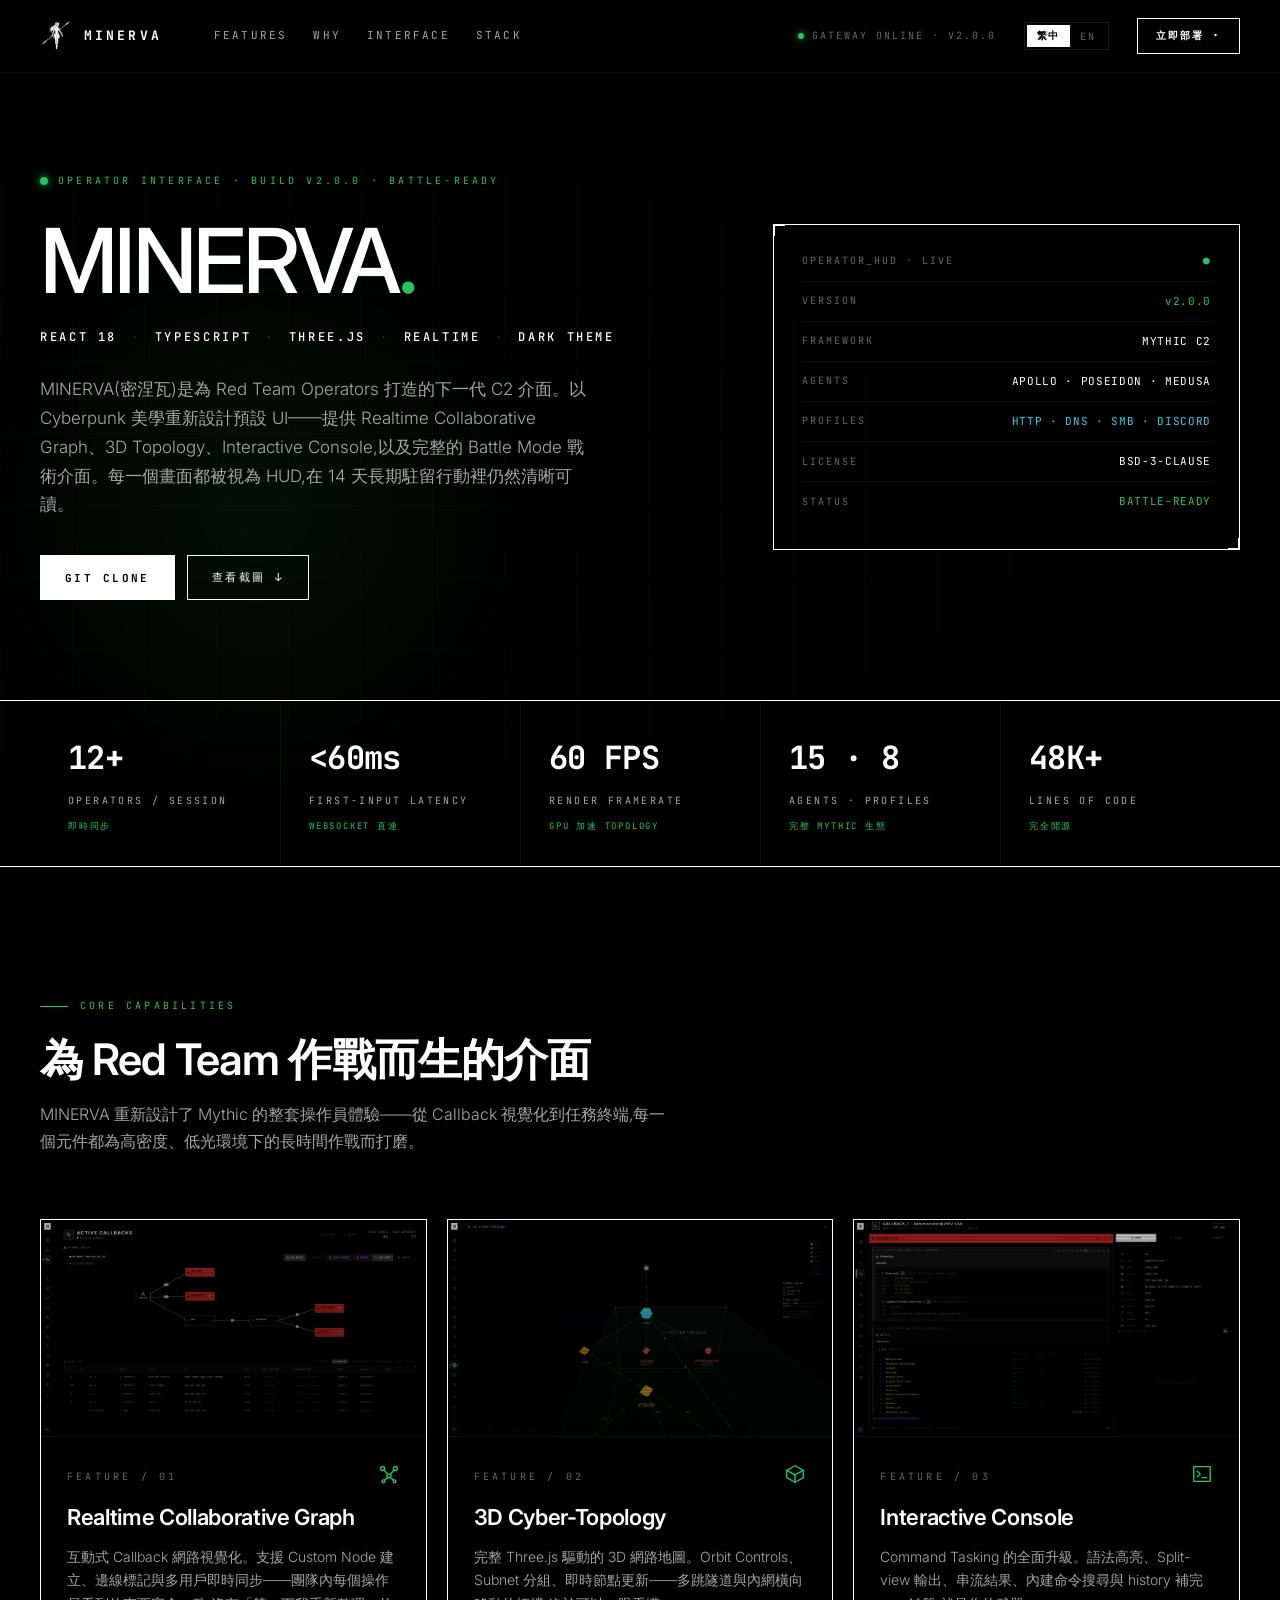
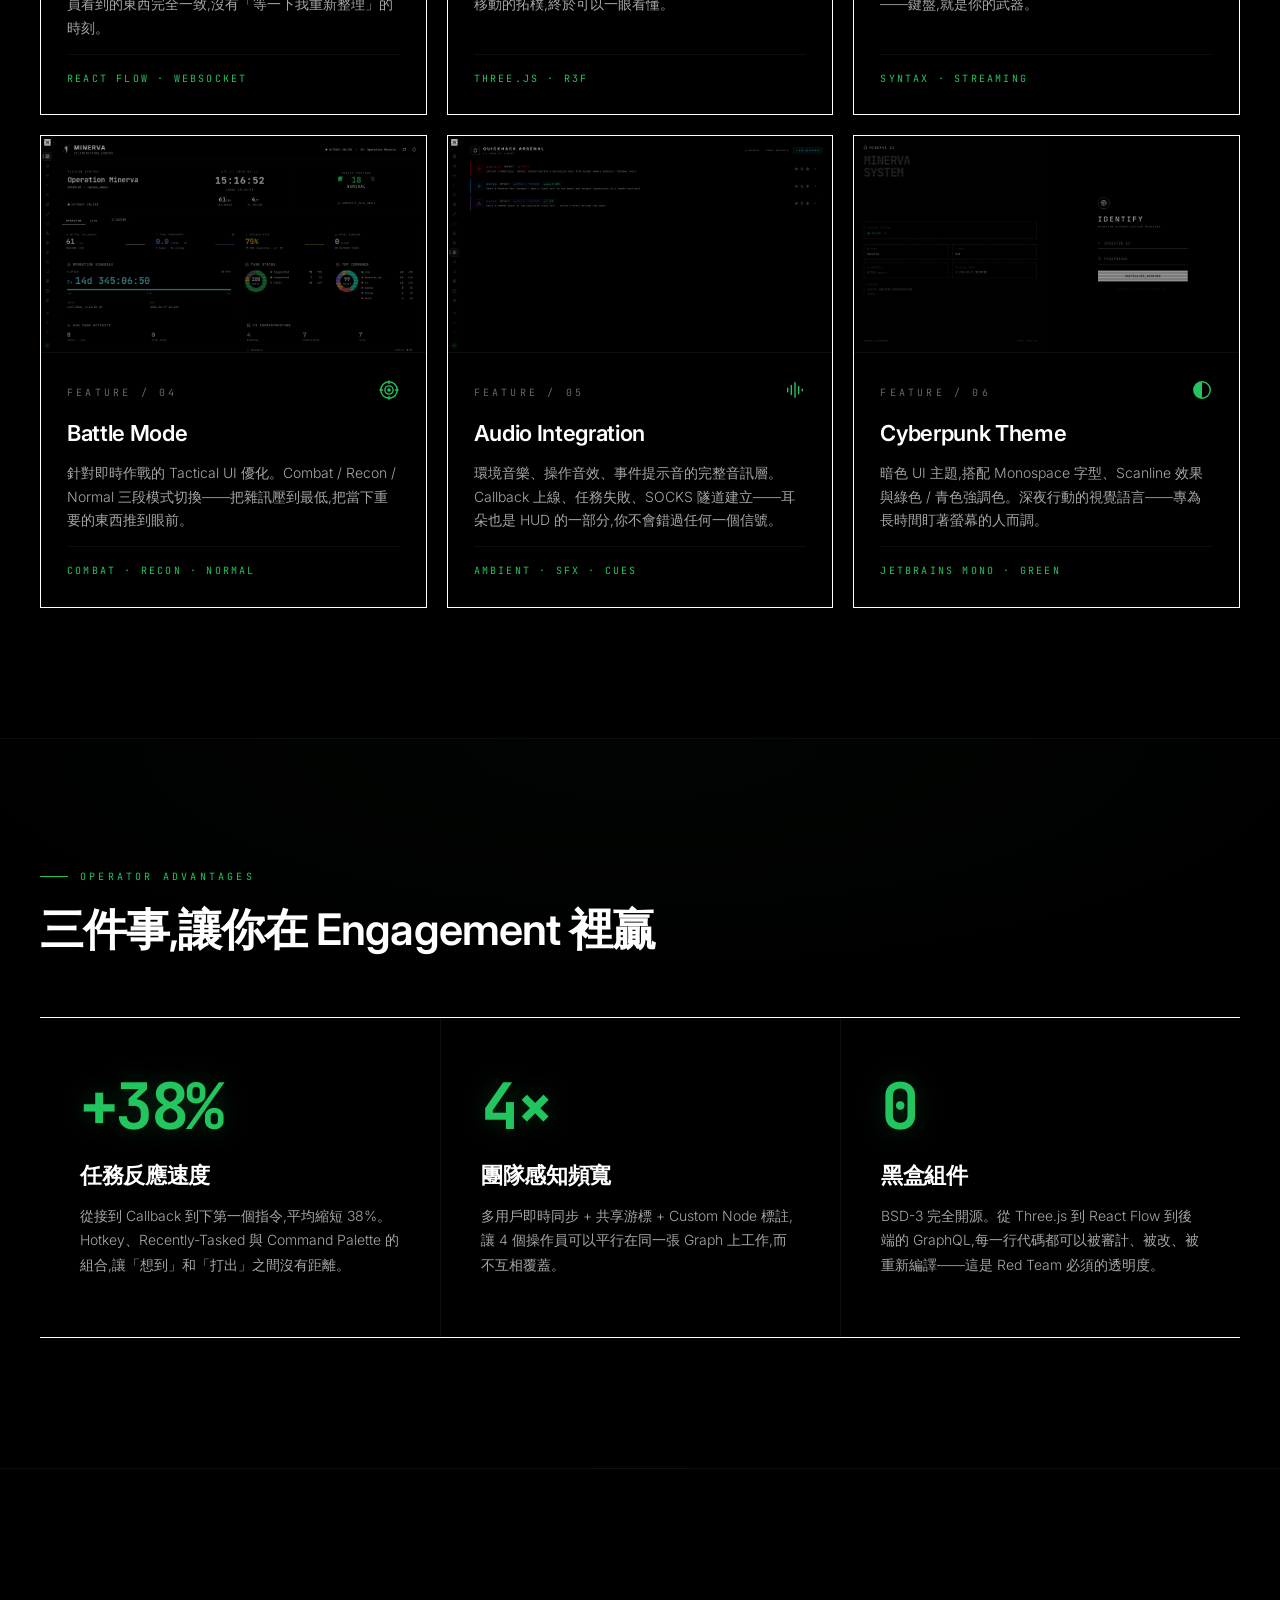
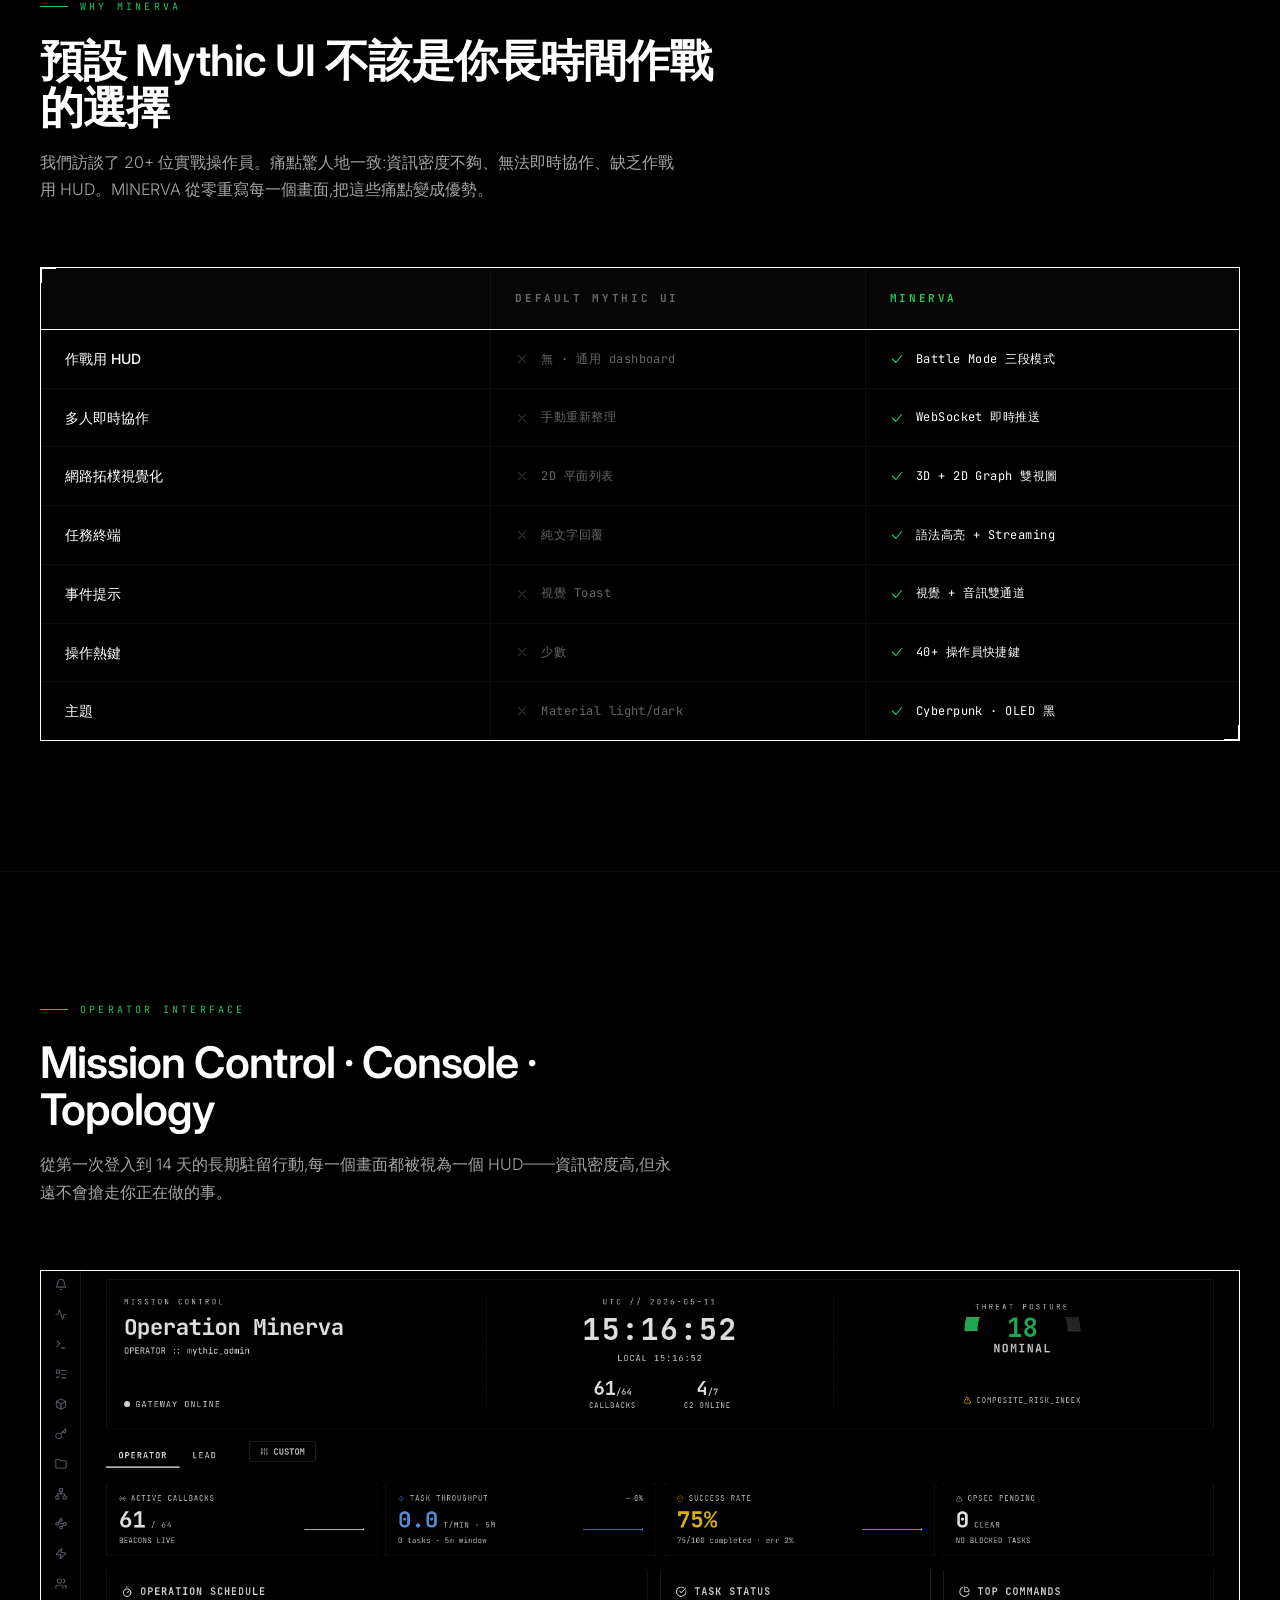
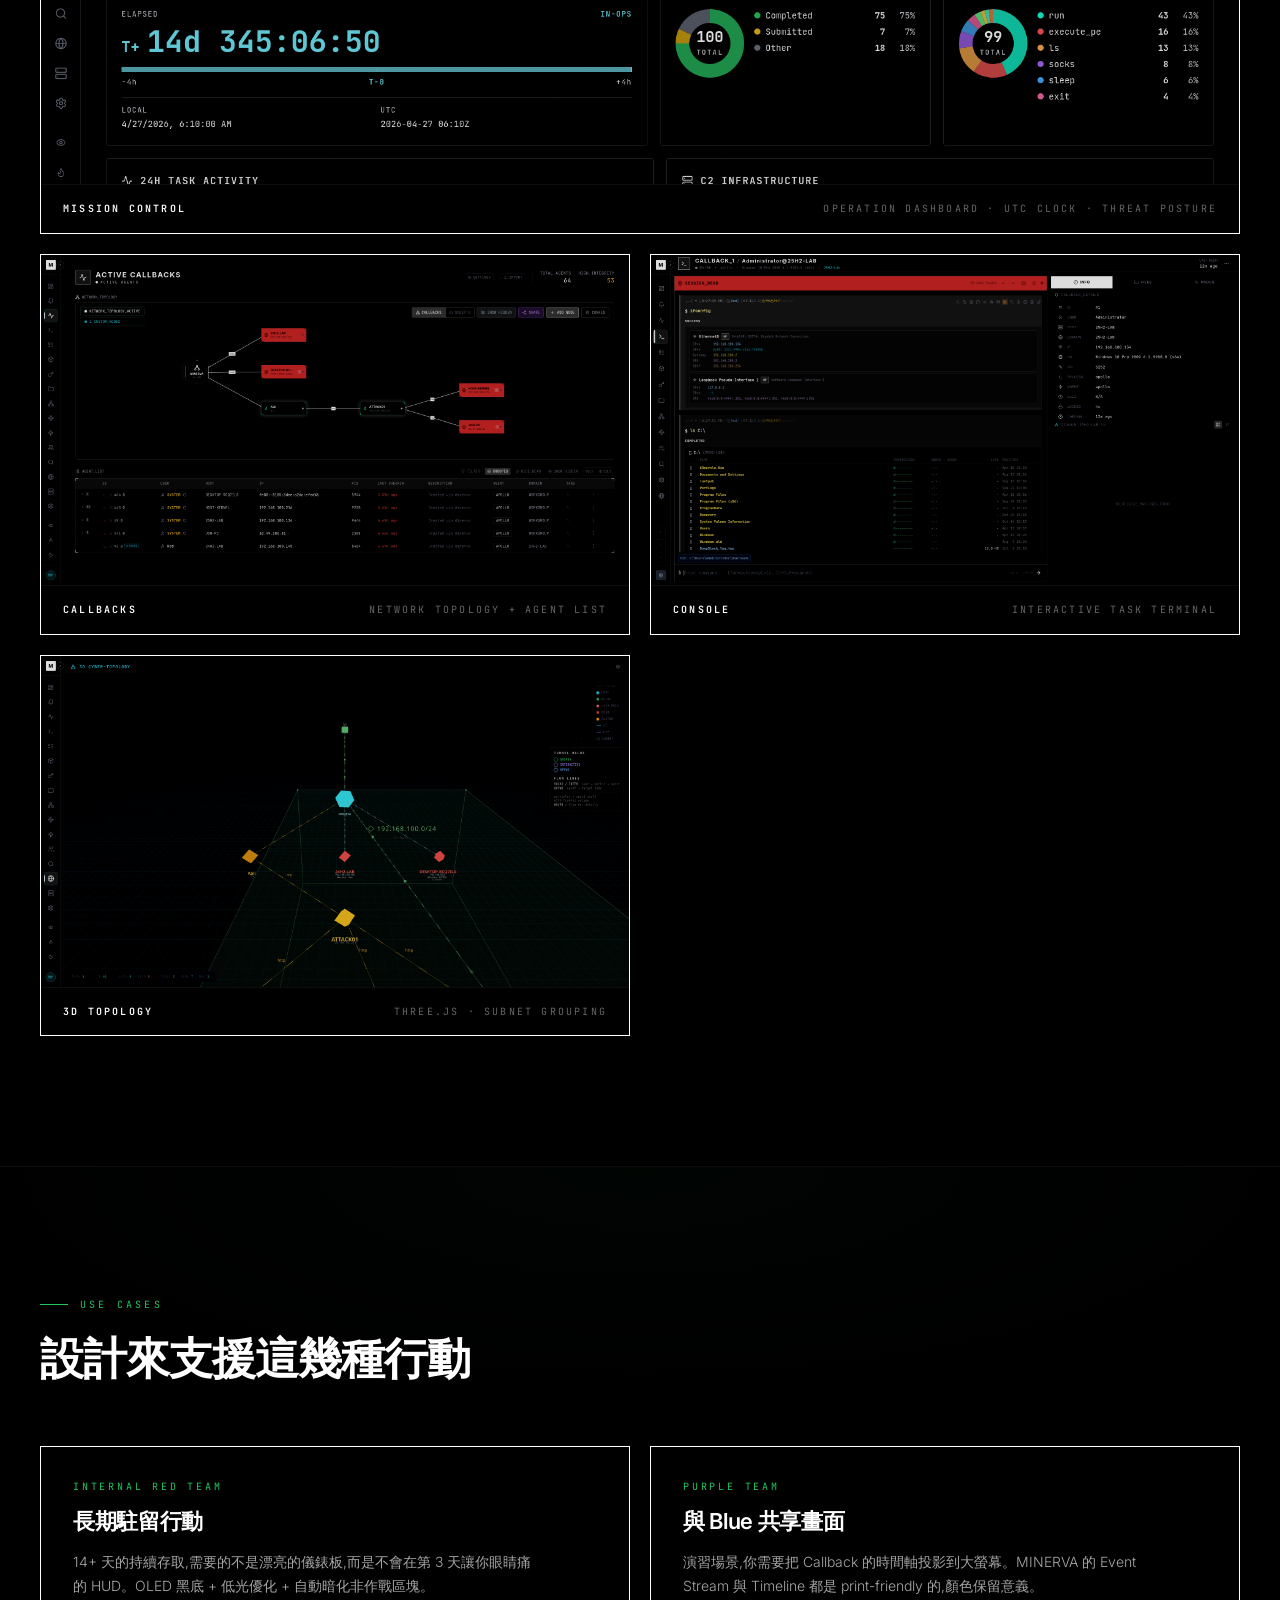
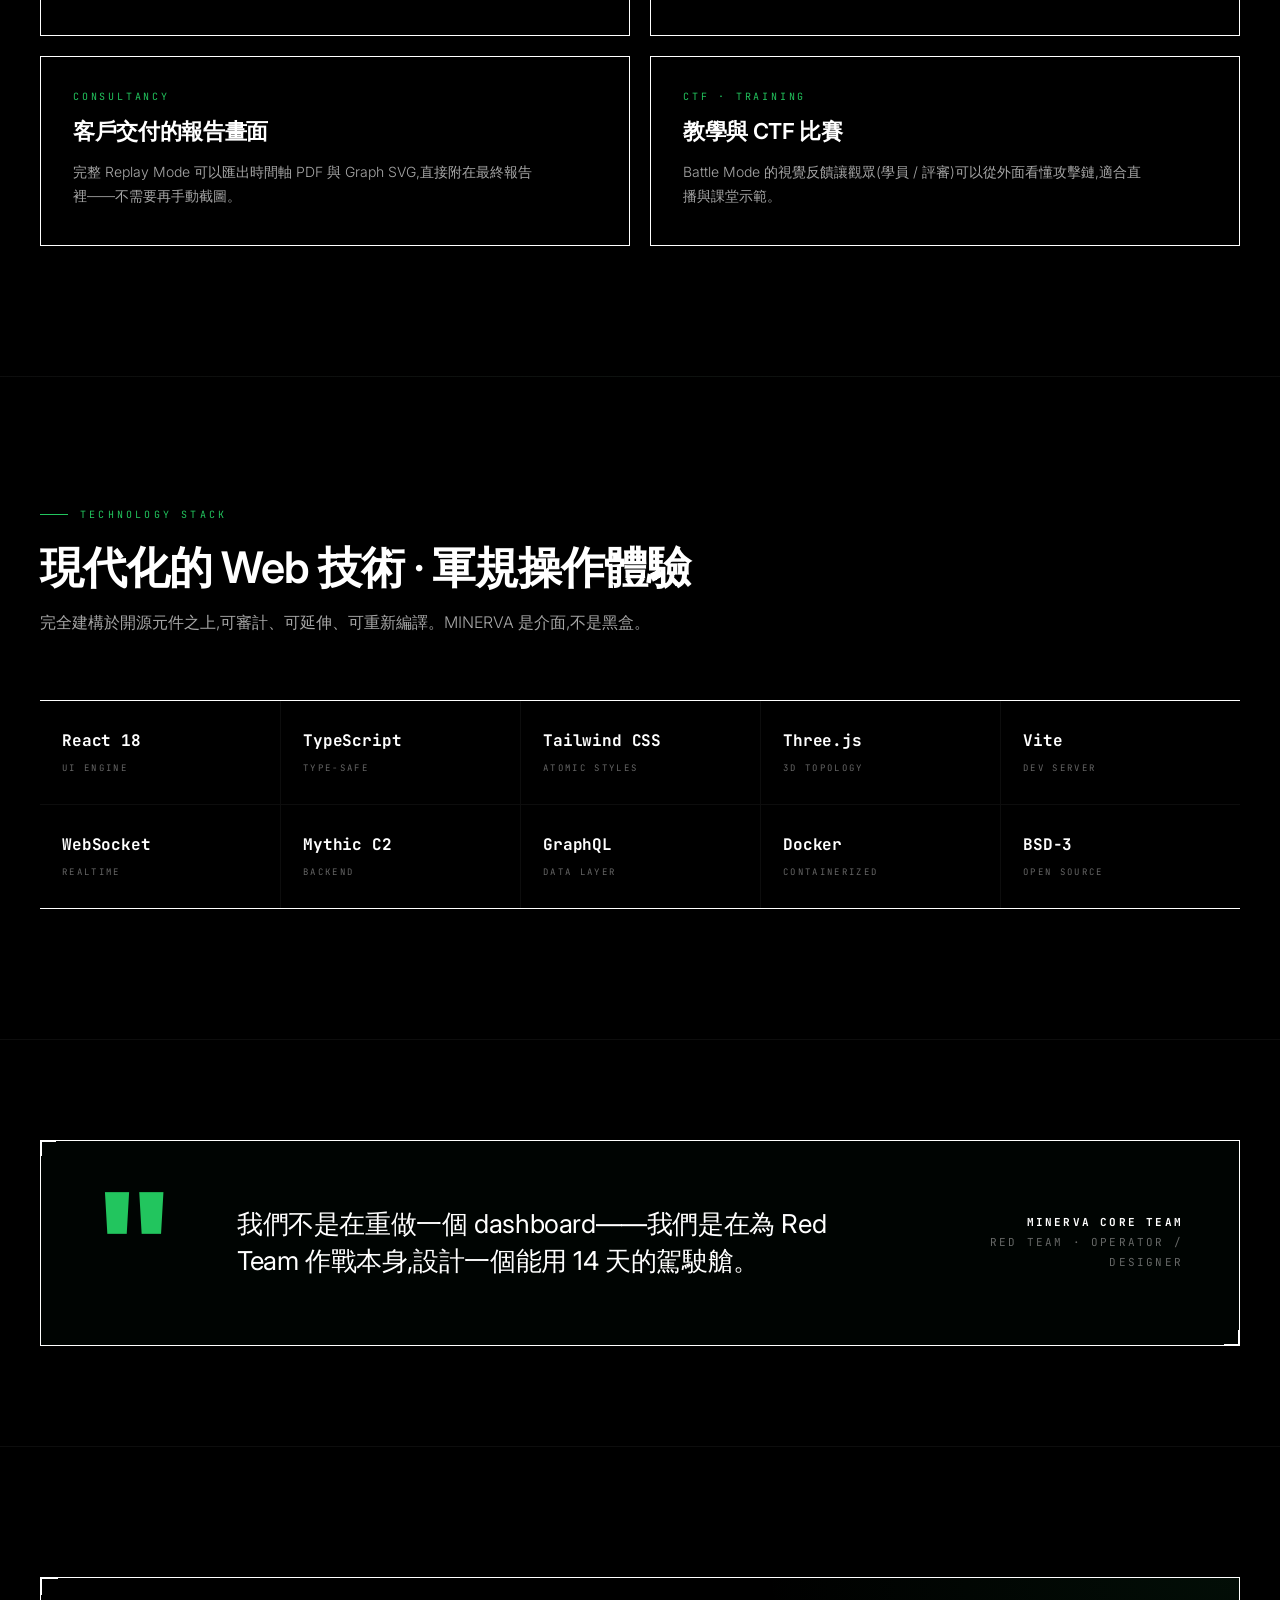
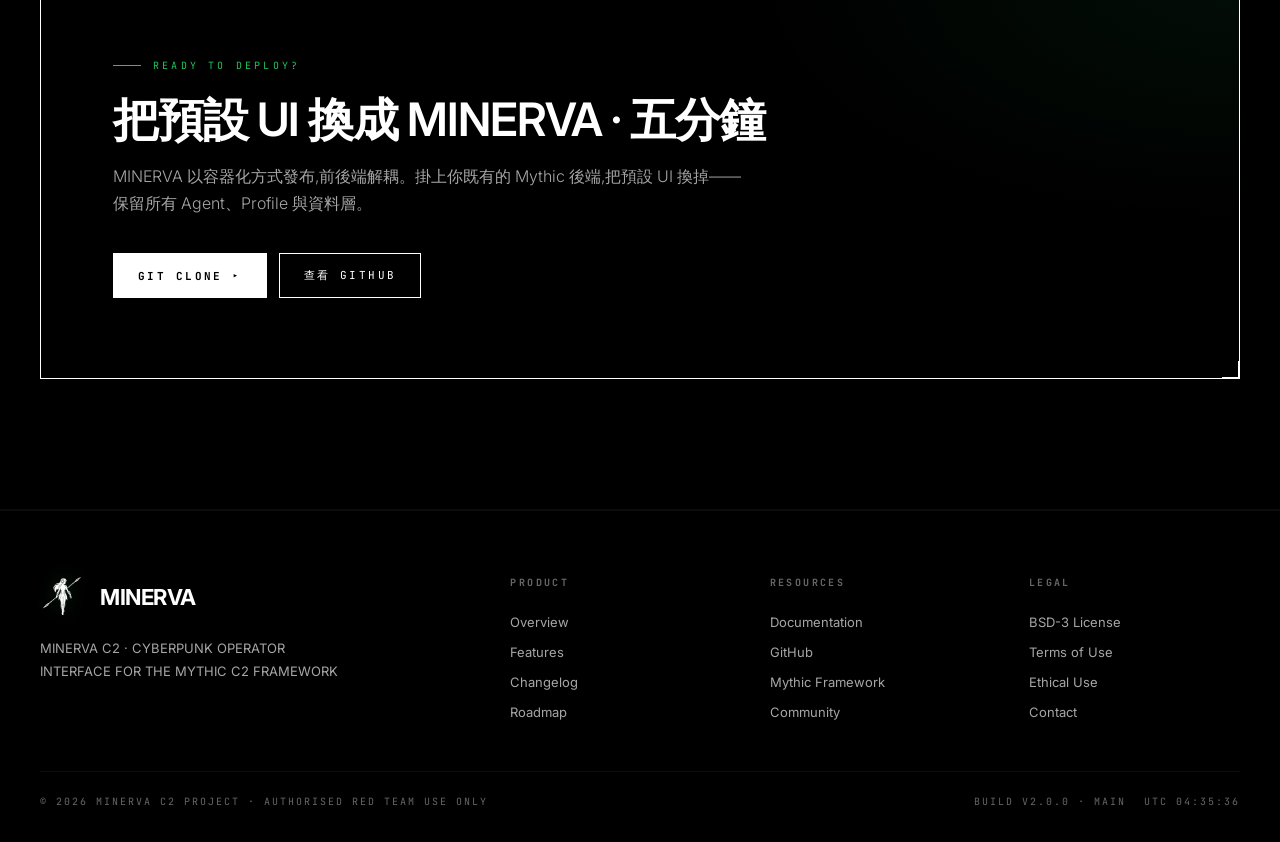
==== commit 3c029156: "fix: ensure reveal observer attaches after render() The first-load blank-section bug was a race betw" ====
--- a/index.html
+++ b/index.html
@@ -326,10 +326,29 @@
       </div>`).join('');
   }
 
+  // Scroll reveal — single shared observer, re-run after every render()
+  let revealObserver = null;
+  function attachReveal() {
+    if (!revealObserver) {
+      revealObserver = new IntersectionObserver((entries) => {
+        entries.forEach(e => {
+          if (e.isIntersecting) { e.target.classList.add('is-in'); revealObserver.unobserve(e.target); }
+        });
+      }, { threshold: 0.12 });
+    }
+    document.querySelectorAll('.reveal, .feature, .pillar, .case, .stack__cell, .shot, .stat, .compare__row')
+      .forEach(el => { if (!el.classList.contains('is-in')) revealObserver.observe(el); });
+  }
+
   function setLang(next) {
     if (next === lang) return;
     body.classList.add('is-switching');
-    setTimeout(() => { lang = next; render(); body.classList.remove('is-switching'); }, 180);
+    setTimeout(() => {
+      lang = next;
+      render();
+      attachReveal();
+      body.classList.remove('is-switching');
+    }, 180);
   }
   document.querySelectorAll('[data-set-lang]').forEach(b =>
     b.addEventListener('click', () => setLang(b.dataset.setLang)));
@@ -342,19 +361,12 @@
   }
   setInterval(tick, 1000); tick();
 
-  // Boot
-  if (window.COPY) render();
-  else window.addEventListener('DOMContentLoaded', render);
-
-  // Scroll reveal — re-attach after render
-  function attachReveal() {
-    const io = new IntersectionObserver((entries) => {
-      entries.forEach(e => { if (e.isIntersecting) { e.target.classList.add('is-in'); io.unobserve(e.target); } });
-    }, { threshold: 0.12 });
-    document.querySelectorAll('.reveal, .feature, .pillar, .case, .stack__cell, .shot, .stat, .compare__row').forEach(el => io.observe(el));
-  }
-  // After first paint
-  requestAnimationFrame(() => requestAnimationFrame(attachReveal));
+  // Boot — render() MUST run before attachReveal(), otherwise dynamically
+  // created cards (features/pillars/cases/shots/stack/stats/compare rows) are
+  // never observed and stay stuck at opacity:0.
+  function boot() { render(); attachReveal(); }
+  if (window.COPY) boot();
+  else window.addEventListener('DOMContentLoaded', boot);
 })();
 </script>
 
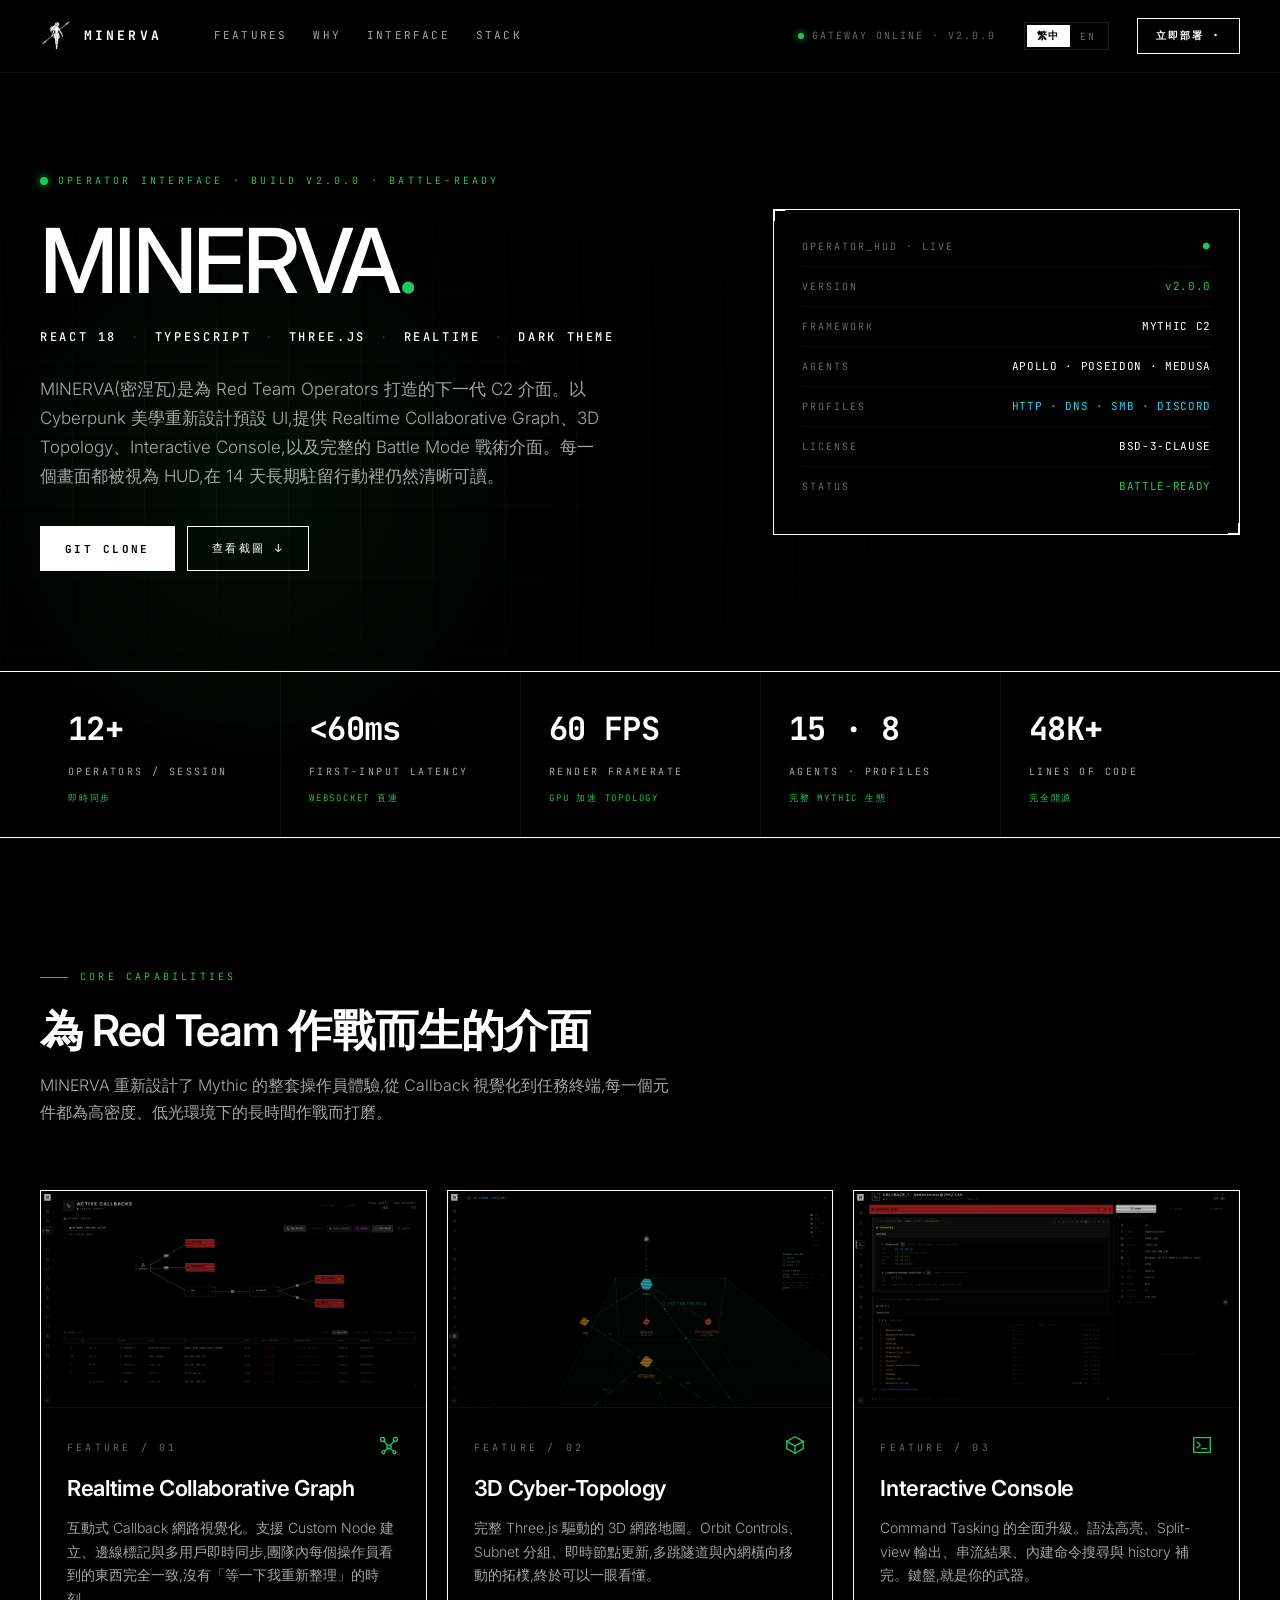
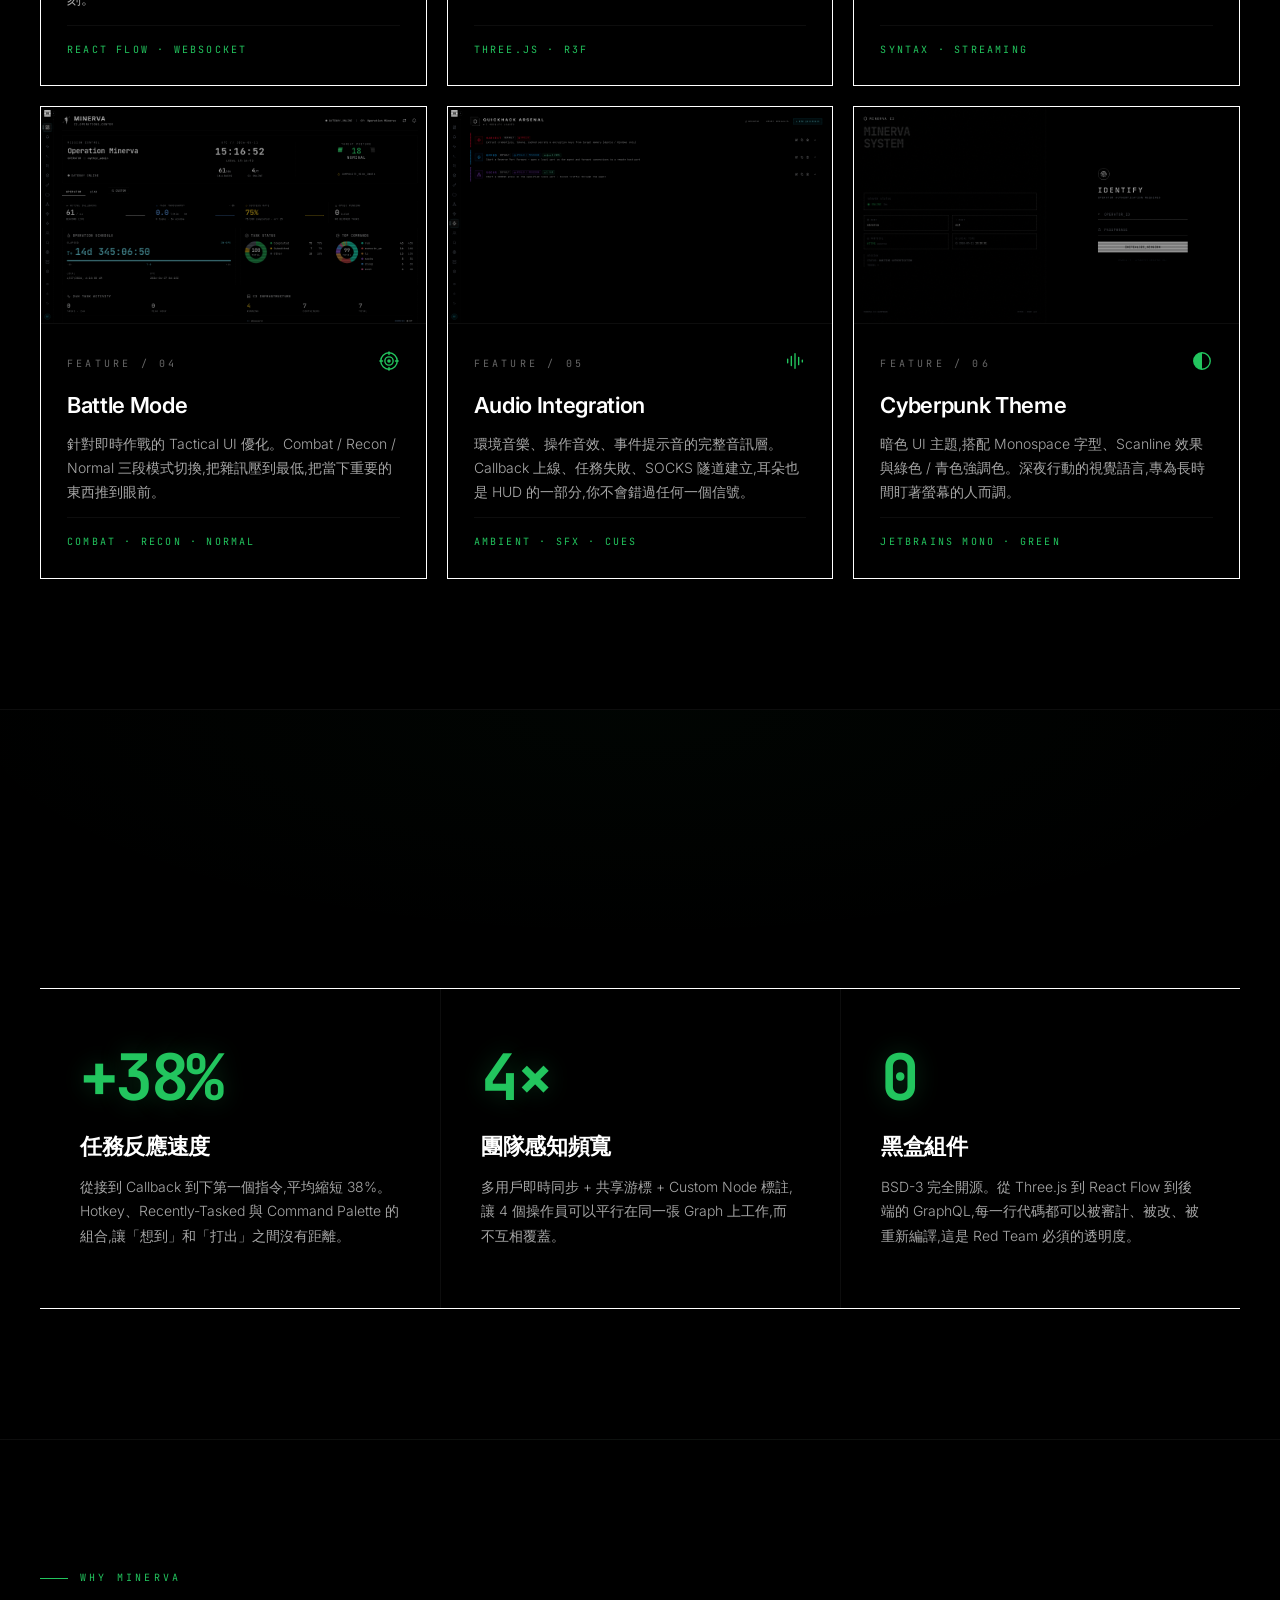
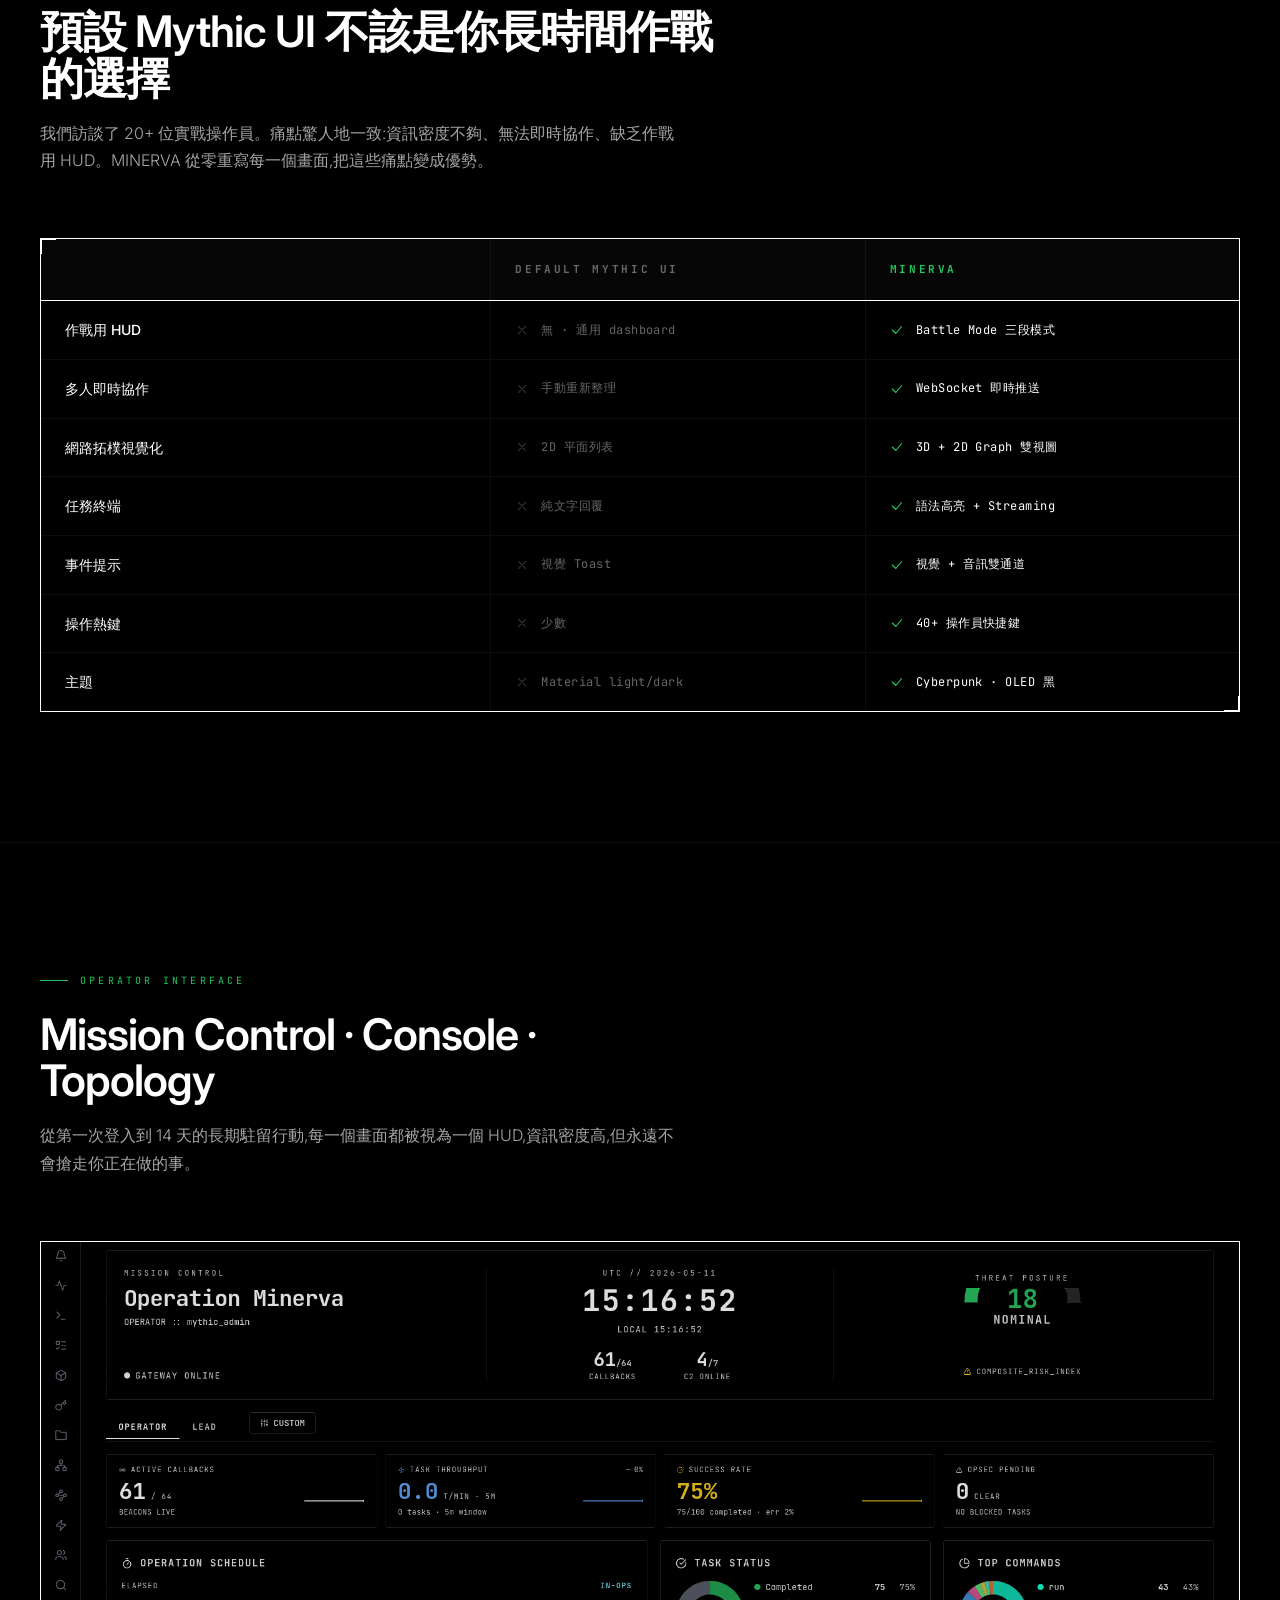
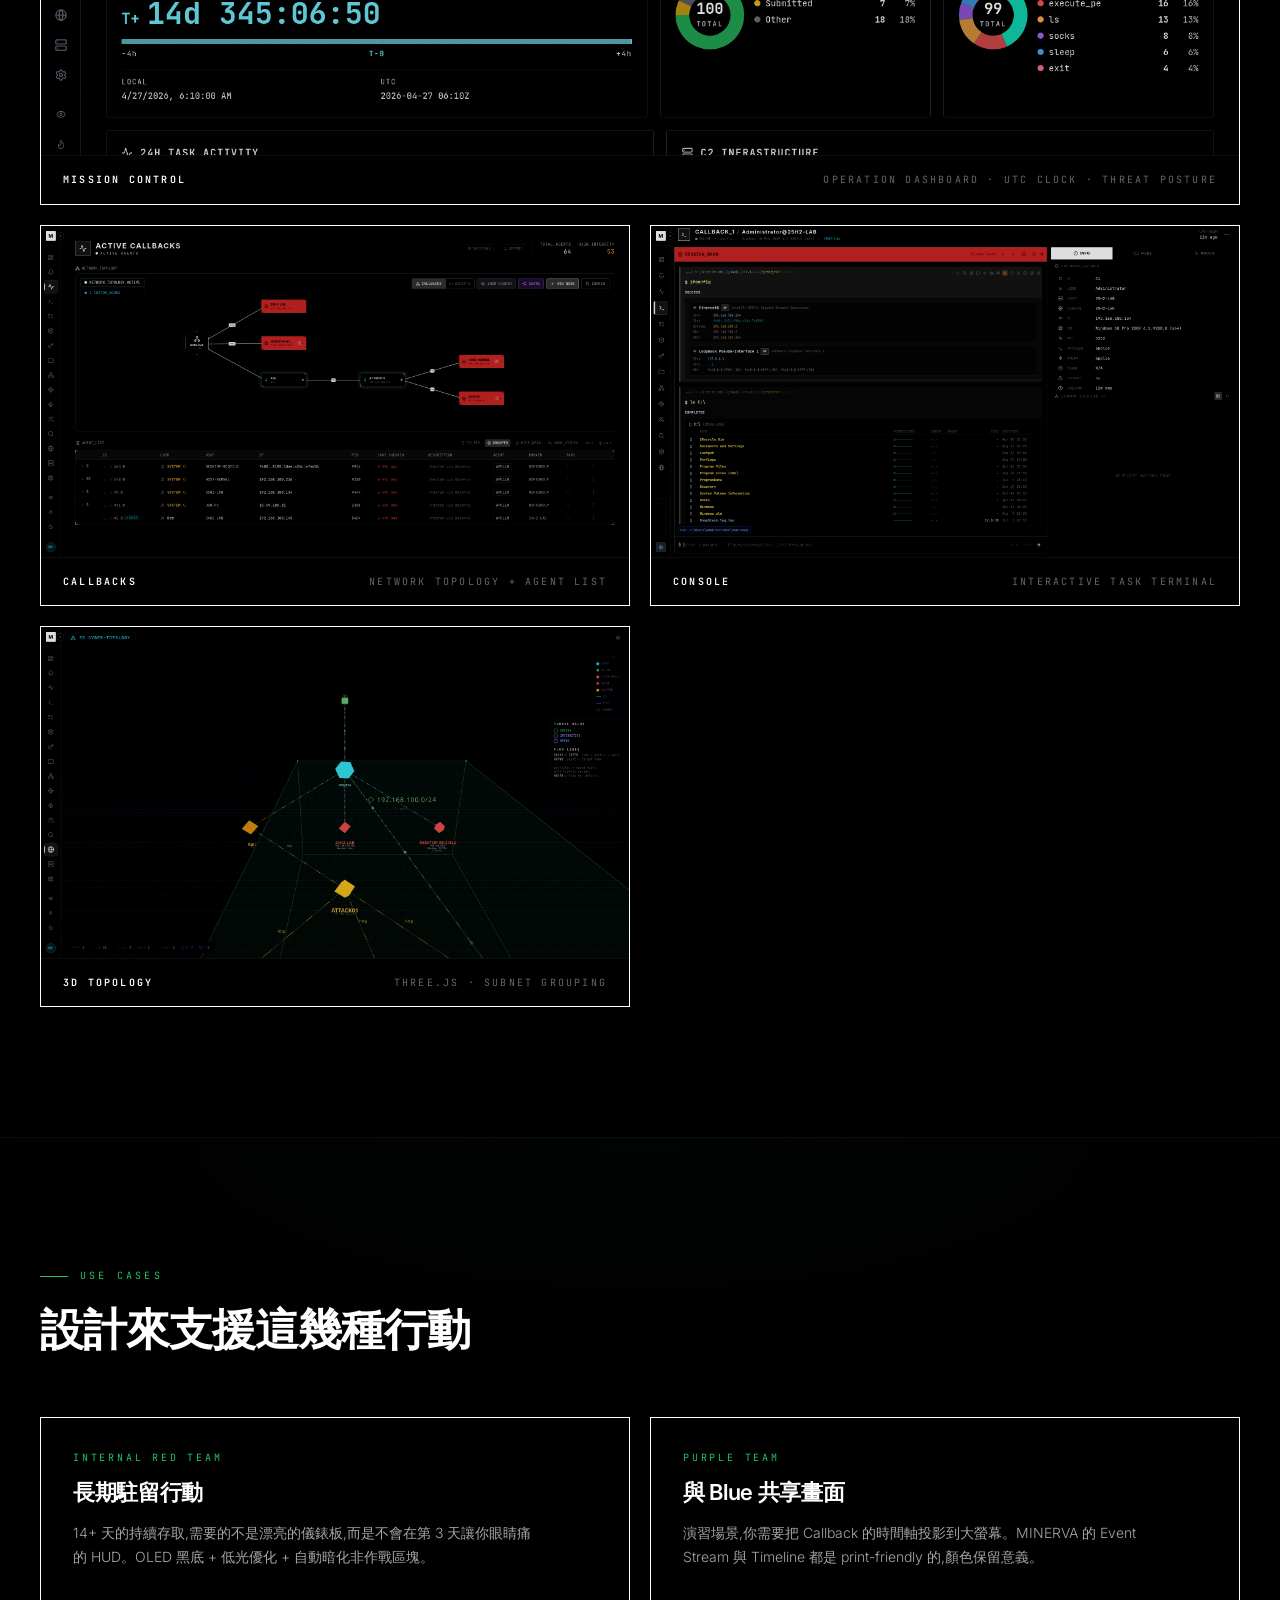
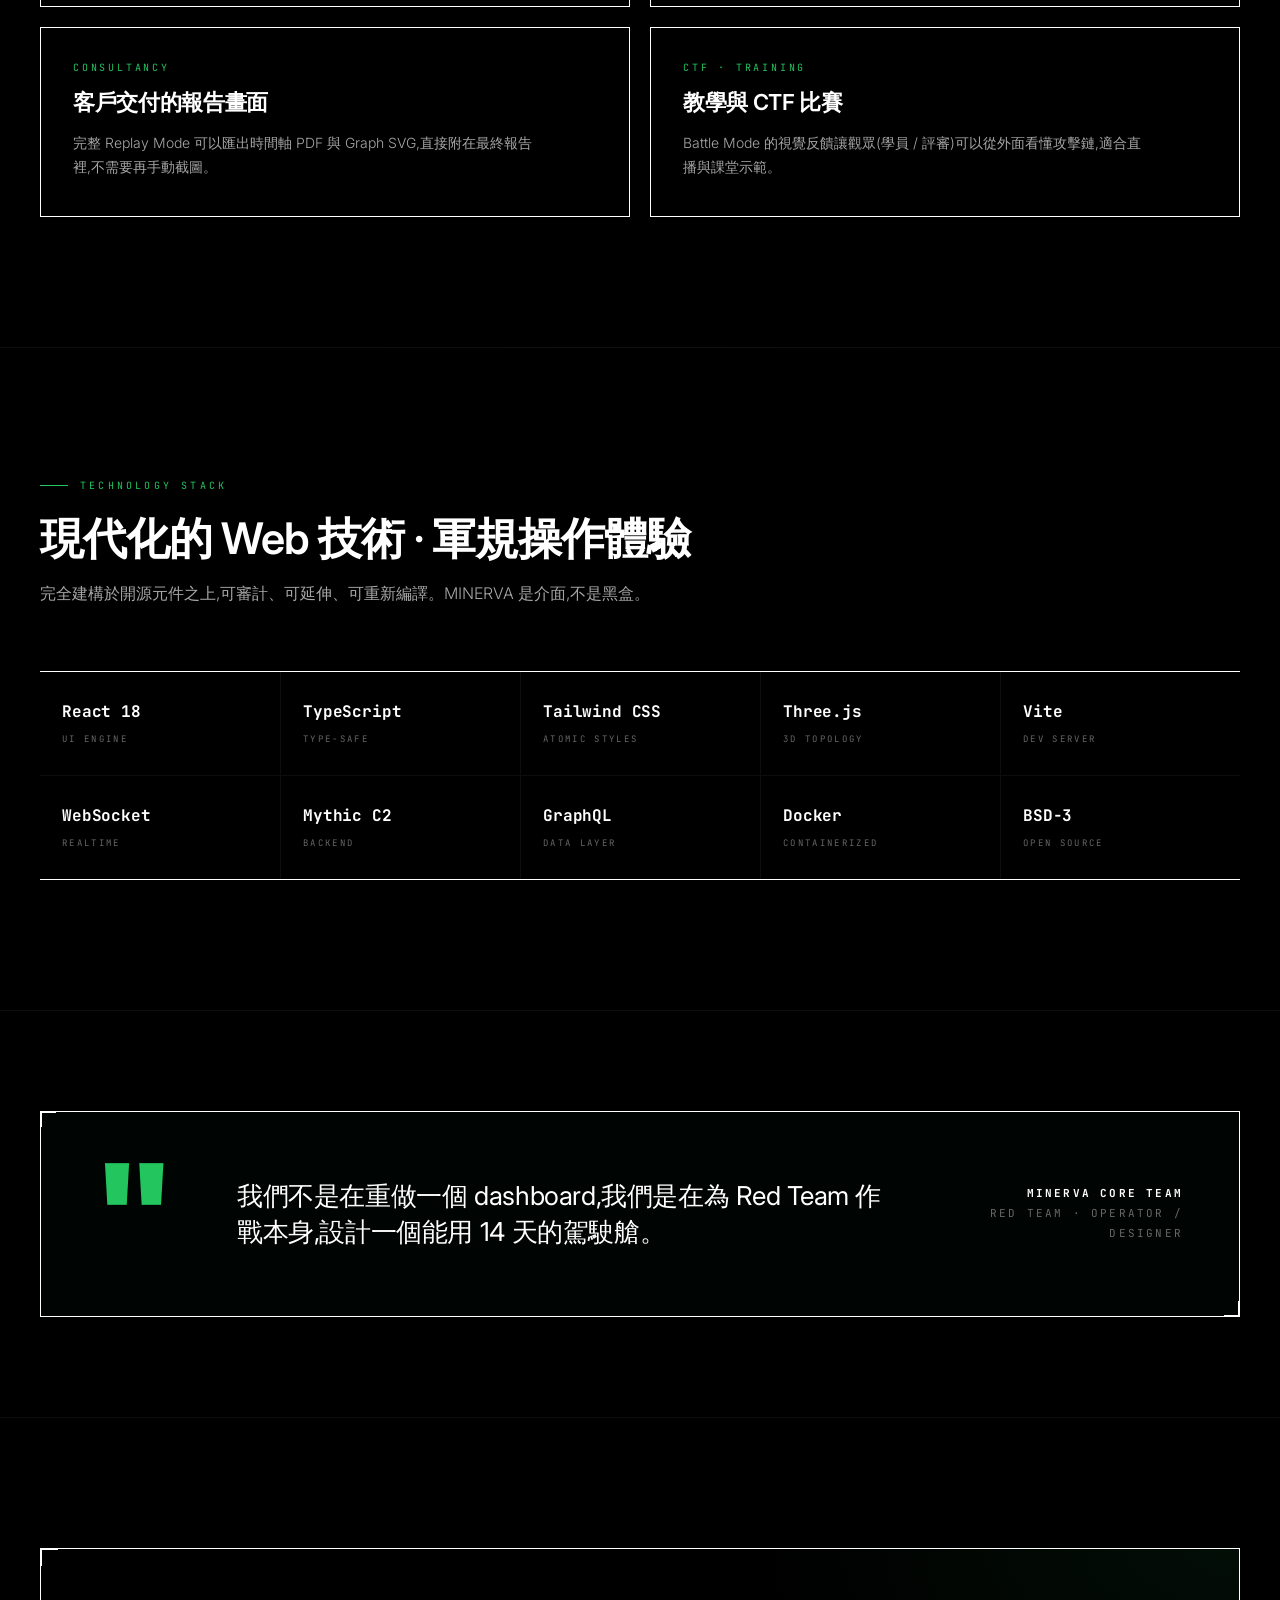
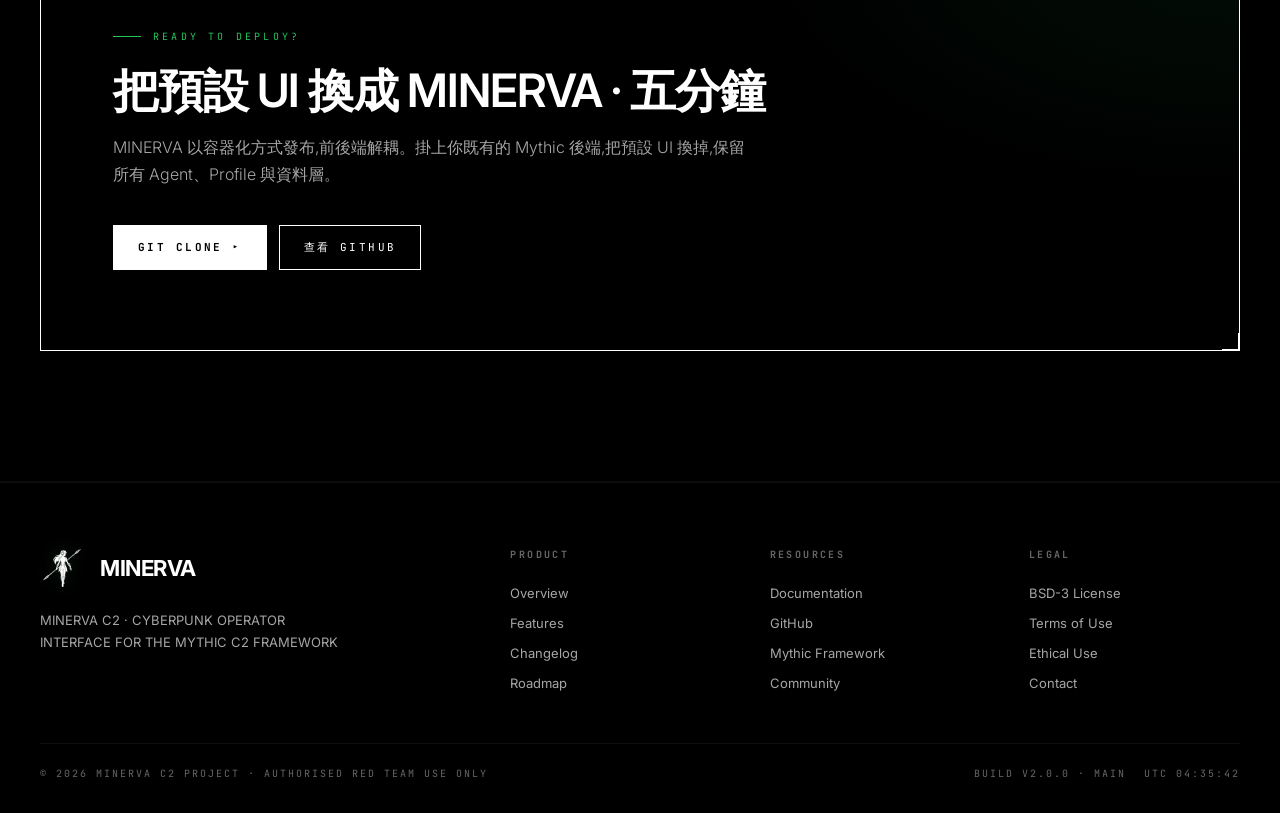
==== commit 4887faee: "feat: wire up all buttons and footer links - Hero/CTA GIT CLONE buttons copy clone command with toas" ====
--- a/index.html
+++ b/index.html
@@ -33,7 +33,7 @@
         <button data-set-lang="zh">繁中</button>
         <button data-set-lang="en">EN</button>
       </div>
-      <button class="nav__cta" data-t="nav.cta"></button>
+      <button class="nav__cta" data-action="scroll" data-target="#deploy" data-t="nav.cta"></button>
     </div>
   </nav>
 
@@ -53,8 +53,8 @@
         <div class="hero__sub" data-list="hero.sub" data-sep="·"></div>
         <p class="hero__lede" data-t="hero.lede"></p>
         <div class="hero__cta-row">
-          <button class="cta cta--primary" data-t="hero.cta1"></button>
-          <button class="cta" data-t="hero.cta2"></button>
+          <button class="cta cta--primary" data-action="copy-clone" data-t="hero.cta1"></button>
+          <button class="cta" data-action="scroll" data-target="#interface" data-t="hero.cta2"></button>
         </div>
       </div>
 
@@ -142,14 +142,14 @@
   </section>
 
   <!-- ── CTA / DEPLOY ────────────────────────────────────────────────── -->
-  <section class="sec cta-sec">
+  <section class="sec cta-sec" id="deploy">
     <div class="cta-block reveal">
       <div class="sec__cap" data-t="cta.cap"></div>
       <h2 class="sec__title cta-block__title" data-t="cta.title"></h2>
       <p class="sec__lede" data-t="cta.lede"></p>
       <div class="cta-block__row">
-        <button class="cta cta--primary" data-t="cta.primary"></button>
-        <button class="cta" data-t="cta.secondary"></button>
+        <button class="cta cta--primary" data-action="copy-clone" data-t="cta.primary"></button>
+        <button class="cta" data-action="open" data-href="https://github.com/aifred0729-TW/Minerva" data-t="cta.secondary"></button>
       </div>
     </div>
   </section>
@@ -166,24 +166,24 @@
       </div>
       <div class="foot__col">
         <h5 data-t="foot.product"></h5>
-        <a data-t="foot.p.overview"></a>
-        <a data-t="foot.p.features"></a>
-        <a data-t="foot.p.changelog"></a>
-        <a data-t="foot.p.roadmap"></a>
+        <a href="#overview" data-action="scroll" data-target="#overview" data-t="foot.p.overview"></a>
+        <a href="#features" data-action="scroll" data-target="#features" data-t="foot.p.features"></a>
+        <a href="https://github.com/aifred0729-TW/Minerva/releases" target="_blank" rel="noopener noreferrer" data-t="foot.p.changelog"></a>
+        <a href="https://github.com/aifred0729-TW/Minerva/issues" target="_blank" rel="noopener noreferrer" data-t="foot.p.roadmap"></a>
       </div>
       <div class="foot__col">
         <h5 data-t="foot.resources"></h5>
-        <a data-t="foot.r.docs"></a>
-        <a data-t="foot.r.github"></a>
-        <a data-t="foot.r.mythic"></a>
-        <a data-t="foot.r.discord"></a>
+        <a href="https://github.com/aifred0729-TW/Minerva#readme" target="_blank" rel="noopener noreferrer" data-t="foot.r.docs"></a>
+        <a href="https://github.com/aifred0729-TW/Minerva" target="_blank" rel="noopener noreferrer" data-t="foot.r.github"></a>
+        <a href="https://github.com/its-a-feature/Mythic" target="_blank" rel="noopener noreferrer" data-t="foot.r.mythic"></a>
+        <a href="https://github.com/aifred0729-TW/Minerva/discussions" target="_blank" rel="noopener noreferrer" data-t="foot.r.discord"></a>
       </div>
       <div class="foot__col">
         <h5 data-t="foot.legal"></h5>
-        <a data-t="foot.l.license"></a>
-        <a data-t="foot.l.terms"></a>
-        <a data-t="foot.l.ethics"></a>
-        <a data-t="foot.l.contact"></a>
+        <a href="https://github.com/aifred0729-TW/Minerva/blob/main/LICENSE" target="_blank" rel="noopener noreferrer" data-t="foot.l.license"></a>
+        <a href="https://github.com/aifred0729-TW/Minerva/blob/main/LICENSE" target="_blank" rel="noopener noreferrer" data-t="foot.l.terms"></a>
+        <a href="https://github.com/aifred0729-TW/Minerva#readme" target="_blank" rel="noopener noreferrer" data-t="foot.l.ethics"></a>
+        <a href="mailto:aifred0729tw@gmail.com" data-t="foot.l.contact"></a>
       </div>
     </div>
     <div class="foot__bot">
@@ -196,6 +196,8 @@
   </footer>
 
 </div>
+
+<div class="toast" id="toast" role="status" aria-live="polite"></div>
 
 <!-- Icons -->
 <svg style="display:none">
@@ -353,6 +355,57 @@
   document.querySelectorAll('[data-set-lang]').forEach(b =>
     b.addEventListener('click', () => setLang(b.dataset.setLang)));
 
+  // ── Button / link actions ────────────────────────────────
+  const REPO_URL  = 'https://github.com/aifred0729-TW/Minerva';
+  const CLONE_CMD = 'git clone https://github.com/aifred0729-TW/Minerva.git';
+  const TOAST_MSG = {
+    copied:    { zh: '已複製 git clone 指令', en: 'Copied git clone command' },
+    copyFail:  { zh: '複製失敗,請手動複製',   en: 'Copy failed, please copy manually' },
+  };
+
+  function showToast(msg) {
+    const el = document.getElementById('toast');
+    if (!el) return;
+    el.textContent = msg;
+    el.classList.add('is-on');
+    clearTimeout(showToast._t);
+    showToast._t = setTimeout(() => el.classList.remove('is-on'), 1800);
+  }
+
+  async function copyClone() {
+    try {
+      await navigator.clipboard.writeText(CLONE_CMD);
+      showToast(TOAST_MSG.copied[lang]);
+    } catch {
+      // Fallback for non-secure contexts / older browsers
+      const ta = document.createElement('textarea');
+      ta.value = CLONE_CMD;
+      ta.style.position = 'fixed'; ta.style.opacity = '0';
+      document.body.appendChild(ta);
+      ta.select();
+      try { document.execCommand('copy'); showToast(TOAST_MSG.copied[lang]); }
+      catch { showToast(TOAST_MSG.copyFail[lang]); }
+      document.body.removeChild(ta);
+    }
+  }
+
+  document.addEventListener('click', (e) => {
+    const t = e.target.closest('[data-action]');
+    if (!t) return;
+    const action = t.dataset.action;
+    if (action === 'copy-clone') {
+      e.preventDefault();
+      copyClone();
+    } else if (action === 'scroll') {
+      e.preventDefault();
+      const el = document.querySelector(t.dataset.target);
+      if (el) el.scrollIntoView({ behavior: 'smooth', block: 'start' });
+    } else if (action === 'open') {
+      e.preventDefault();
+      window.open(t.dataset.href, '_blank', 'noopener,noreferrer');
+    }
+  });
+
   // UTC clock
   function tick() {
     const d = new Date(), pad = n => String(n).padStart(2,'0');
--- a/site.css
+++ b/site.css
@@ -3,6 +3,8 @@
    Cyberpunk · minimal · precision motion
    ────────────────────────────────────────────────────────── */
 html, body { margin: 0; background: #000; color: #fff; font-family: var(--font-sans); }
+html { scroll-behavior: smooth; scroll-padding-top: 80px; }
+@media (prefers-reduced-motion: reduce) { html { scroll-behavior: auto; } }
 * { box-sizing: border-box; }
 .site { max-width: 1480px; margin: 0 auto; position: relative; overflow-x: hidden; }
 
@@ -375,3 +377,18 @@
   .quote { grid-template-columns: 1fr; }
   .quote__attr { text-align: left; }
 }
+
+/* ── Toast (clipboard feedback) ─────────────────────────── */
+.toast {
+  position: fixed; left: 50%; bottom: 36px; transform: translate(-50%, 20px);
+  z-index: 100;
+  padding: 12px 22px;
+  background: rgba(0,0,0,0.92); color: var(--accent);
+  border: 1px solid var(--accent);
+  font-family: var(--font-mono); font-size: 12px; letter-spacing: 0.18em;
+  text-transform: uppercase;
+  box-shadow: 0 0 24px rgba(34,197,94,0.25), inset 0 0 12px rgba(34,197,94,0.08);
+  opacity: 0; pointer-events: none;
+  transition: opacity 220ms ease, transform 220ms cubic-bezier(.2,.7,0,1);
+}
+.toast.is-on { opacity: 1; transform: translate(-50%, 0); }
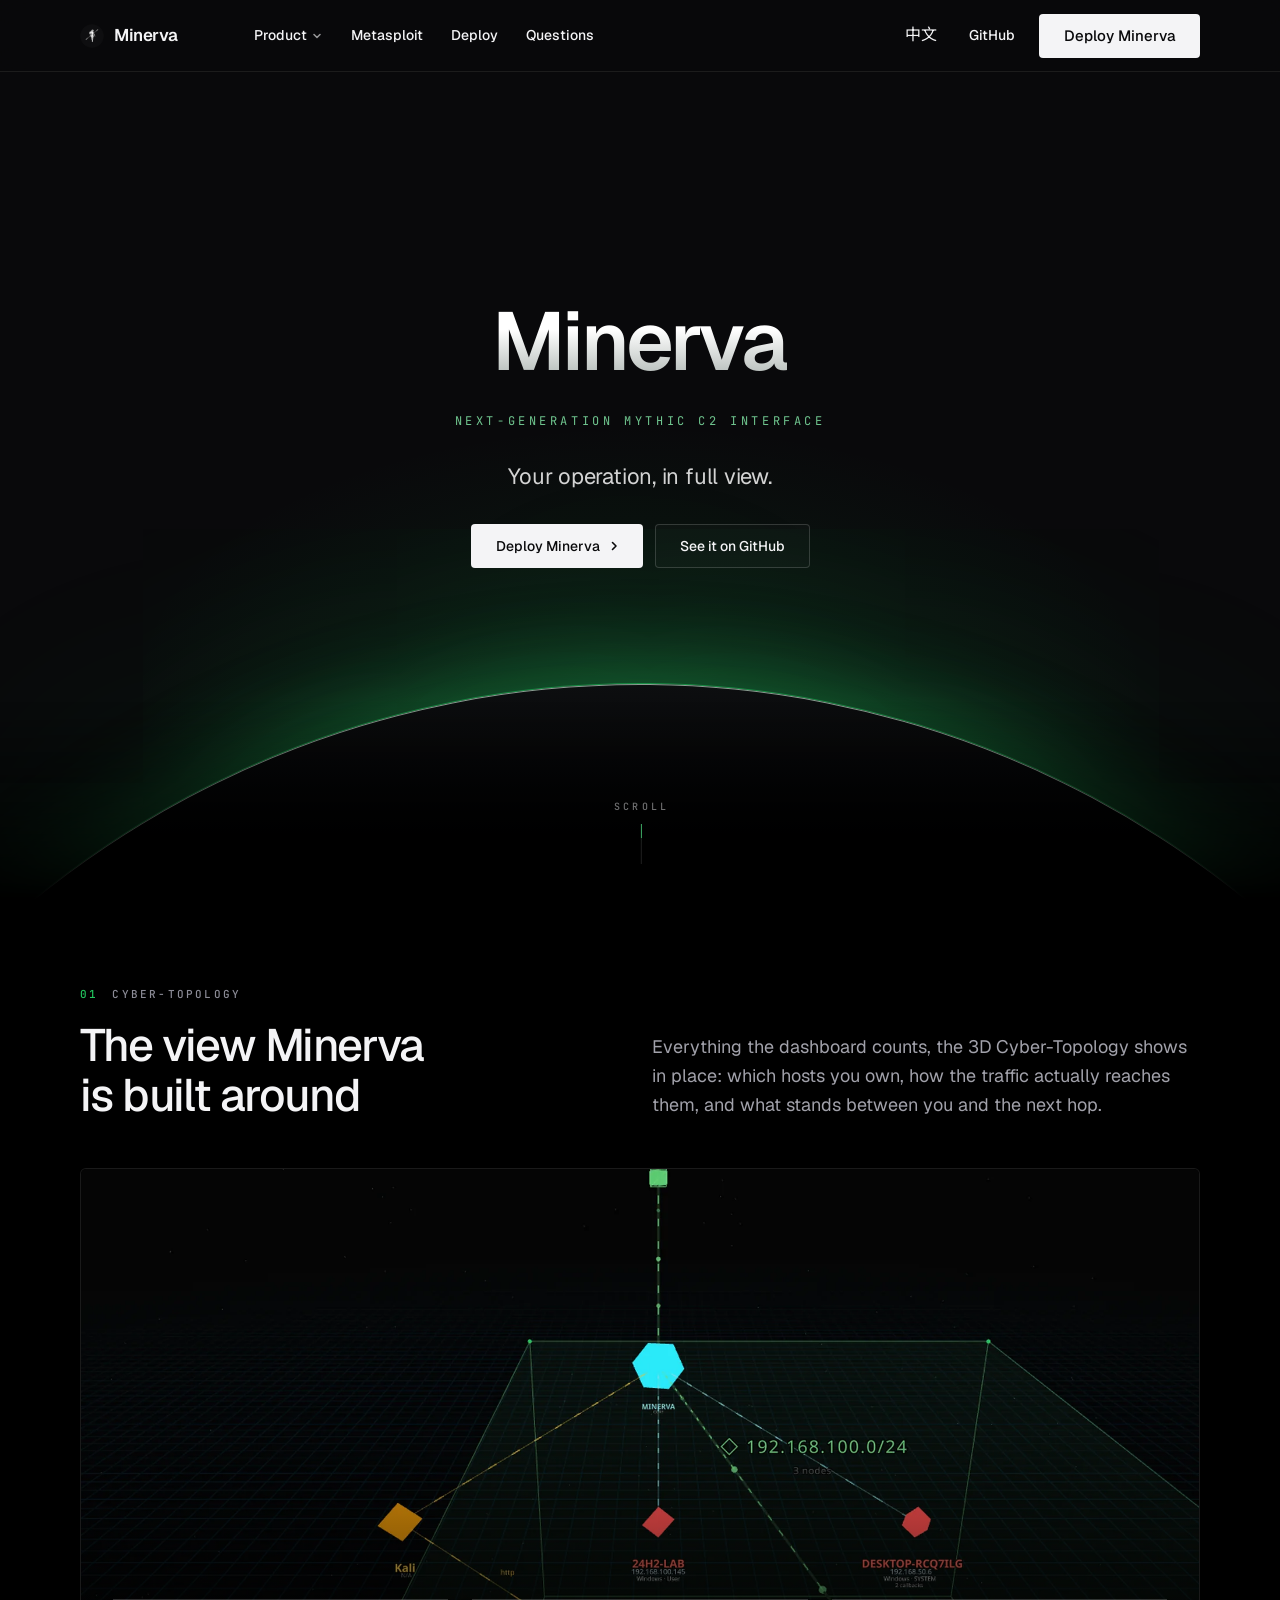
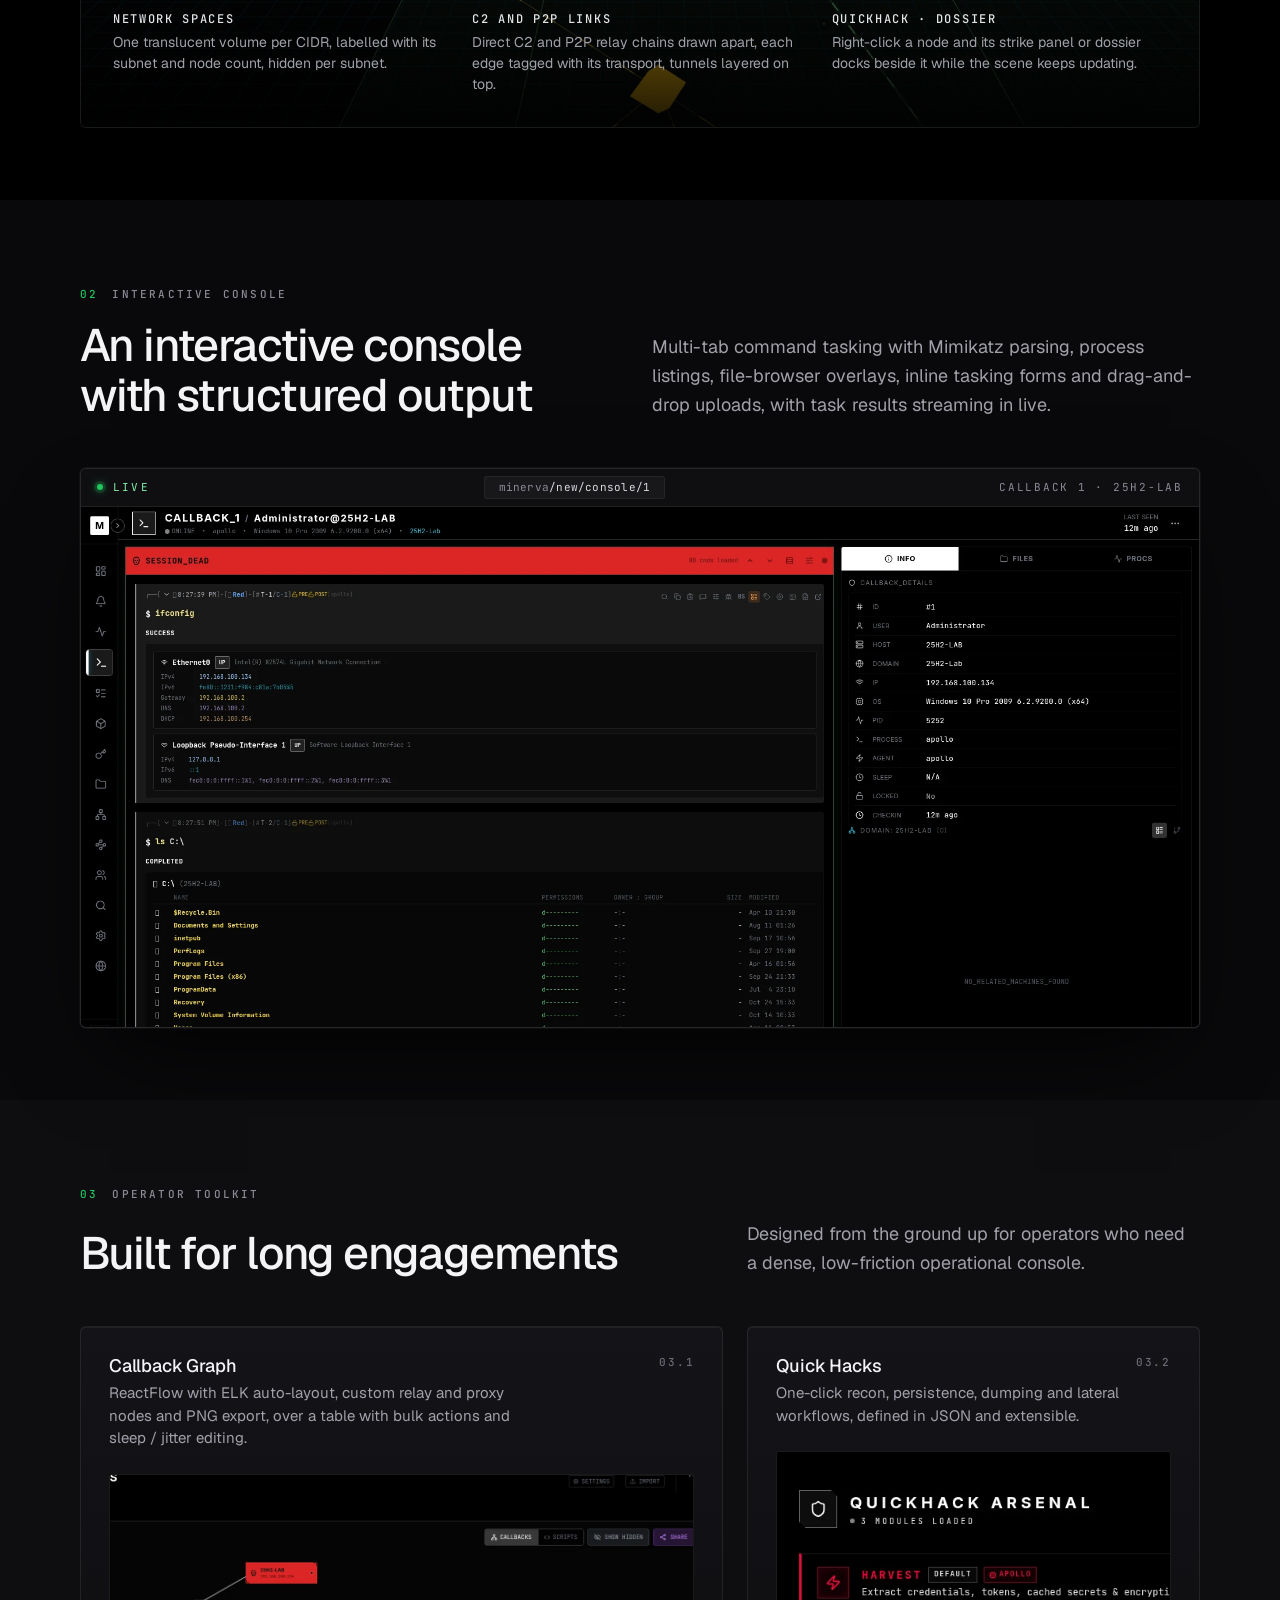
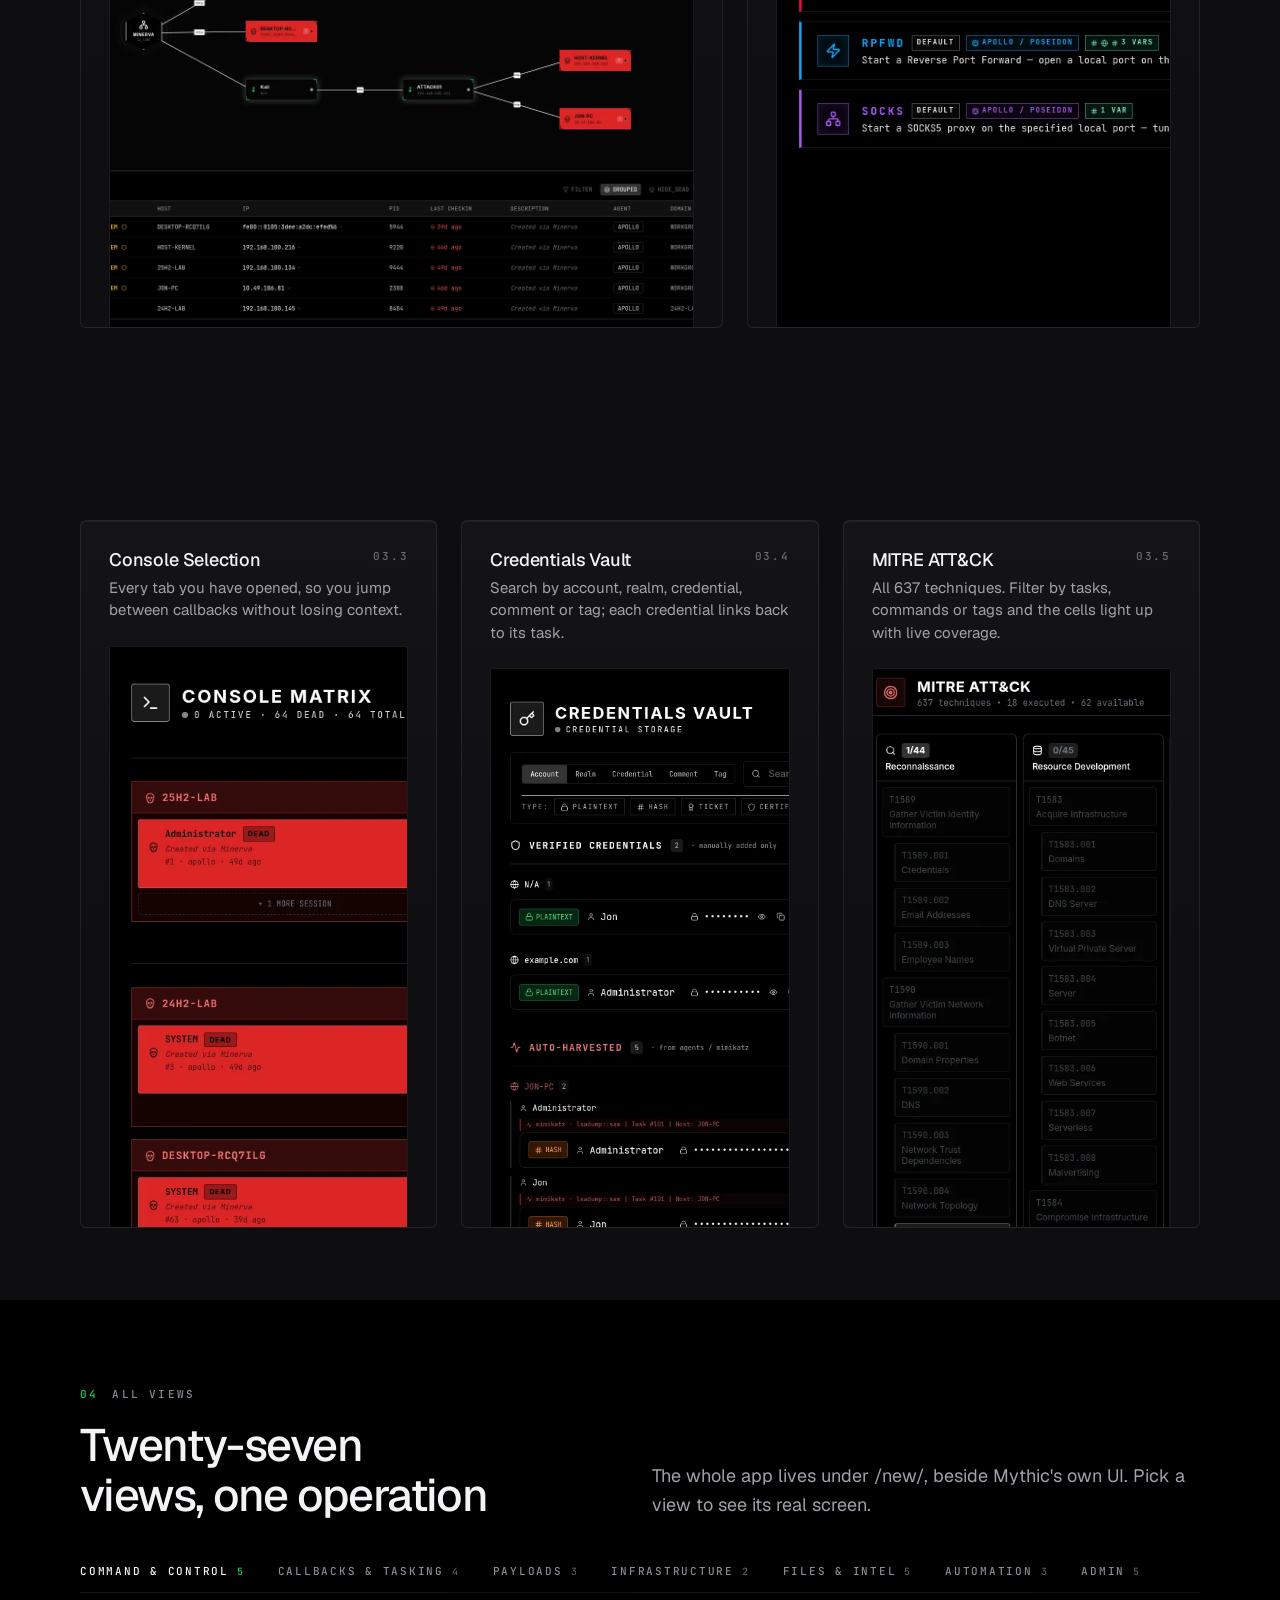
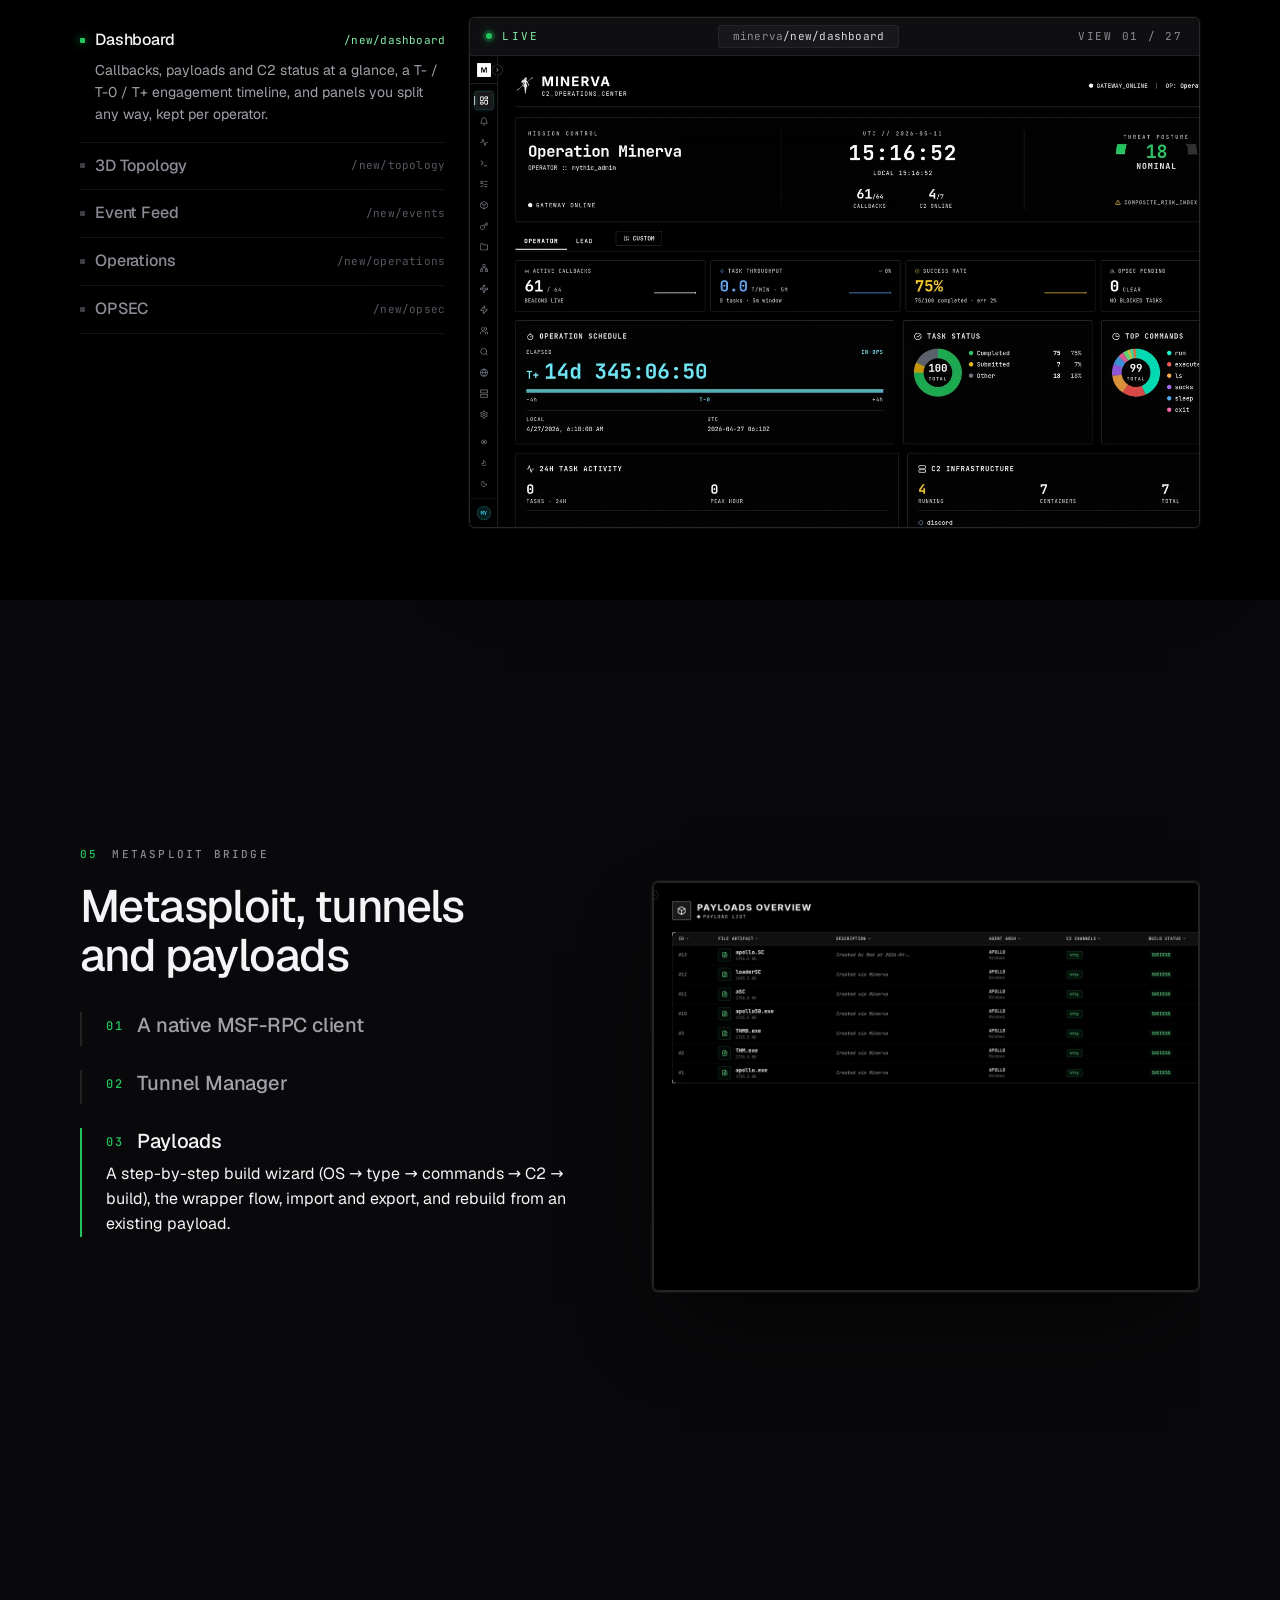
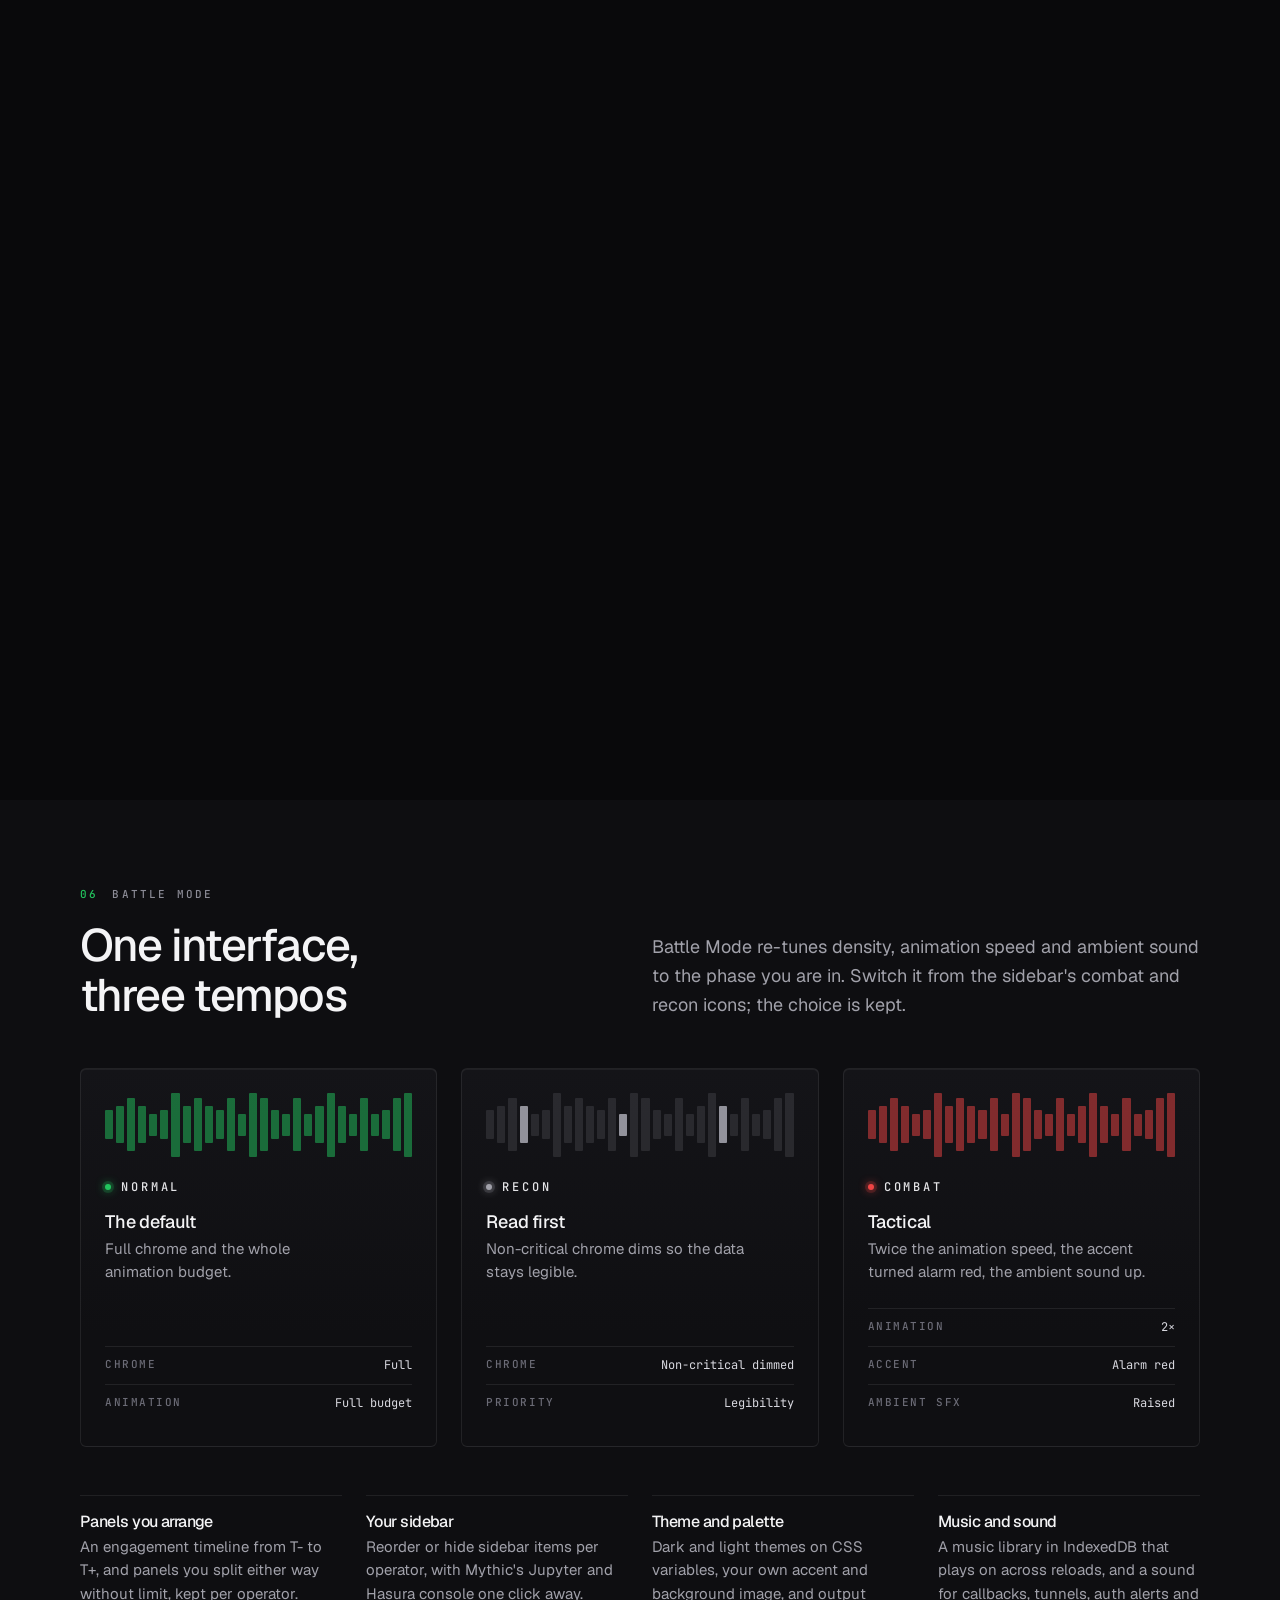
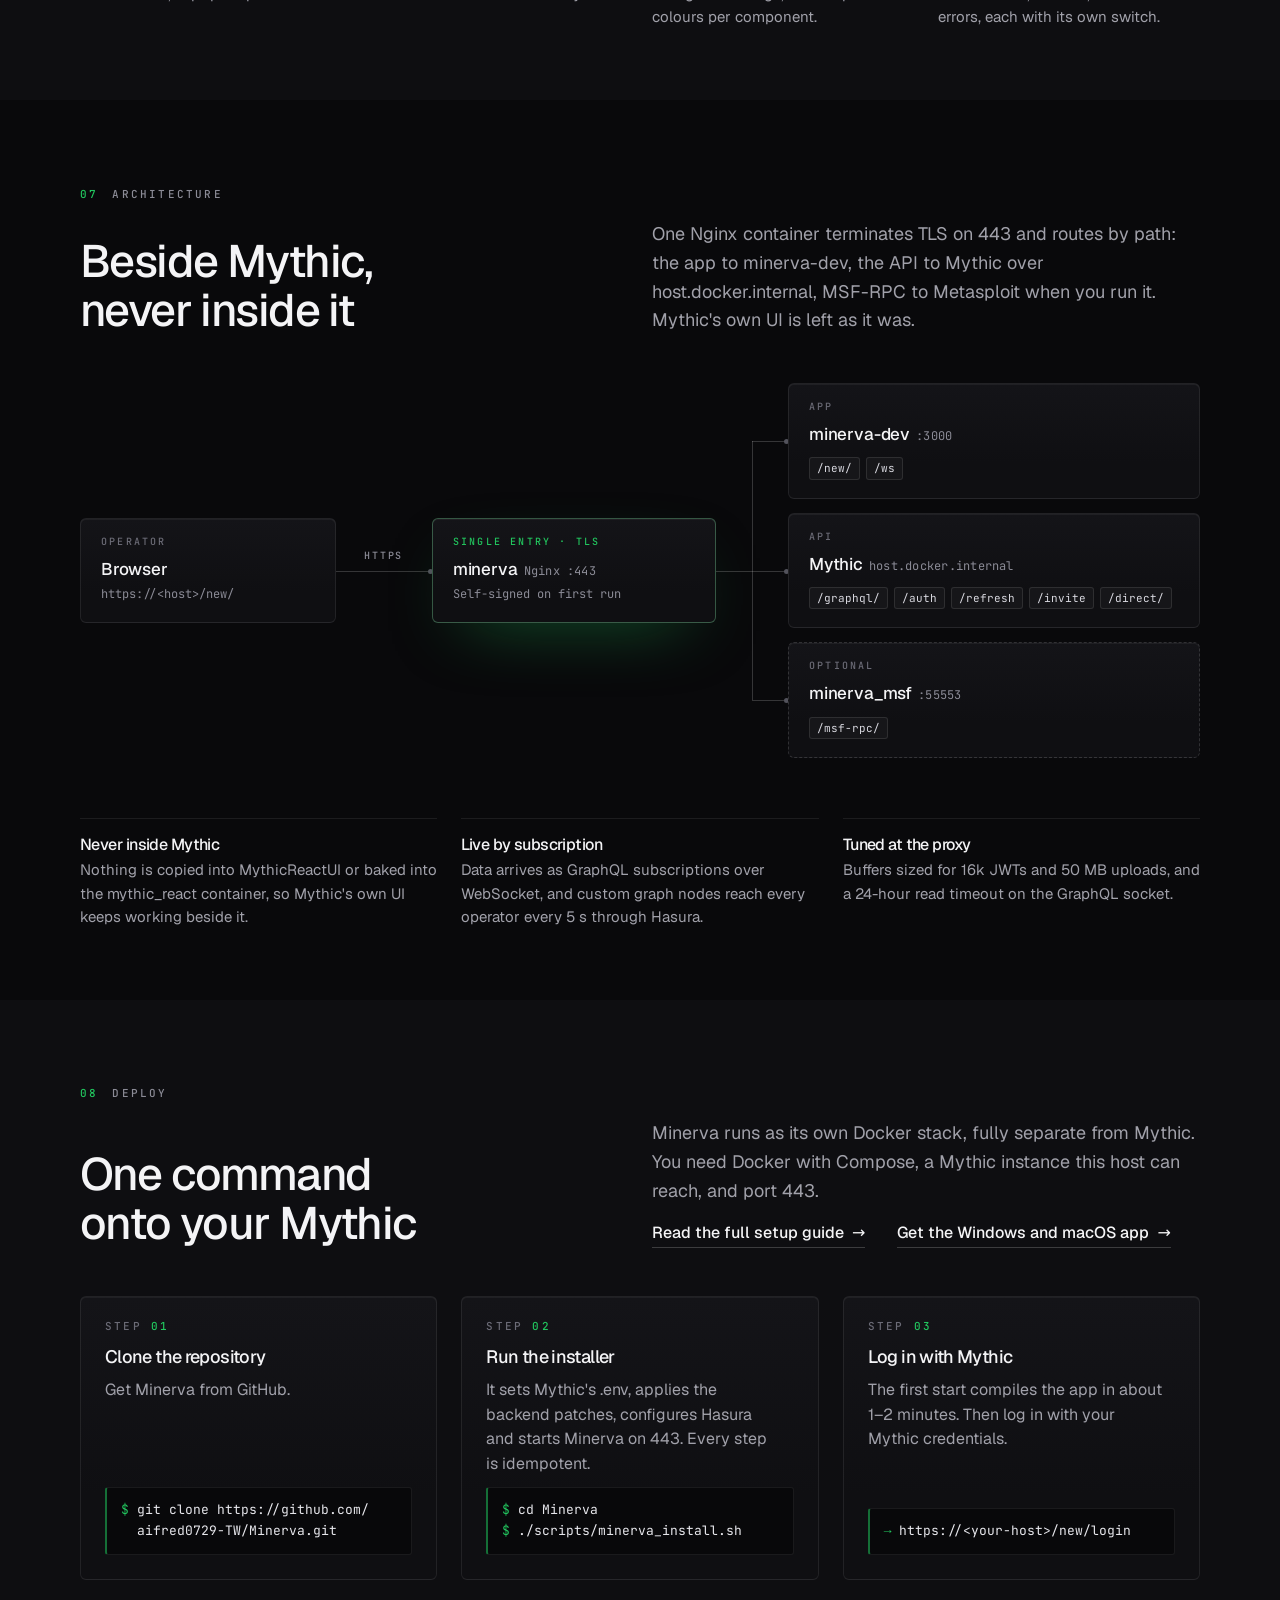
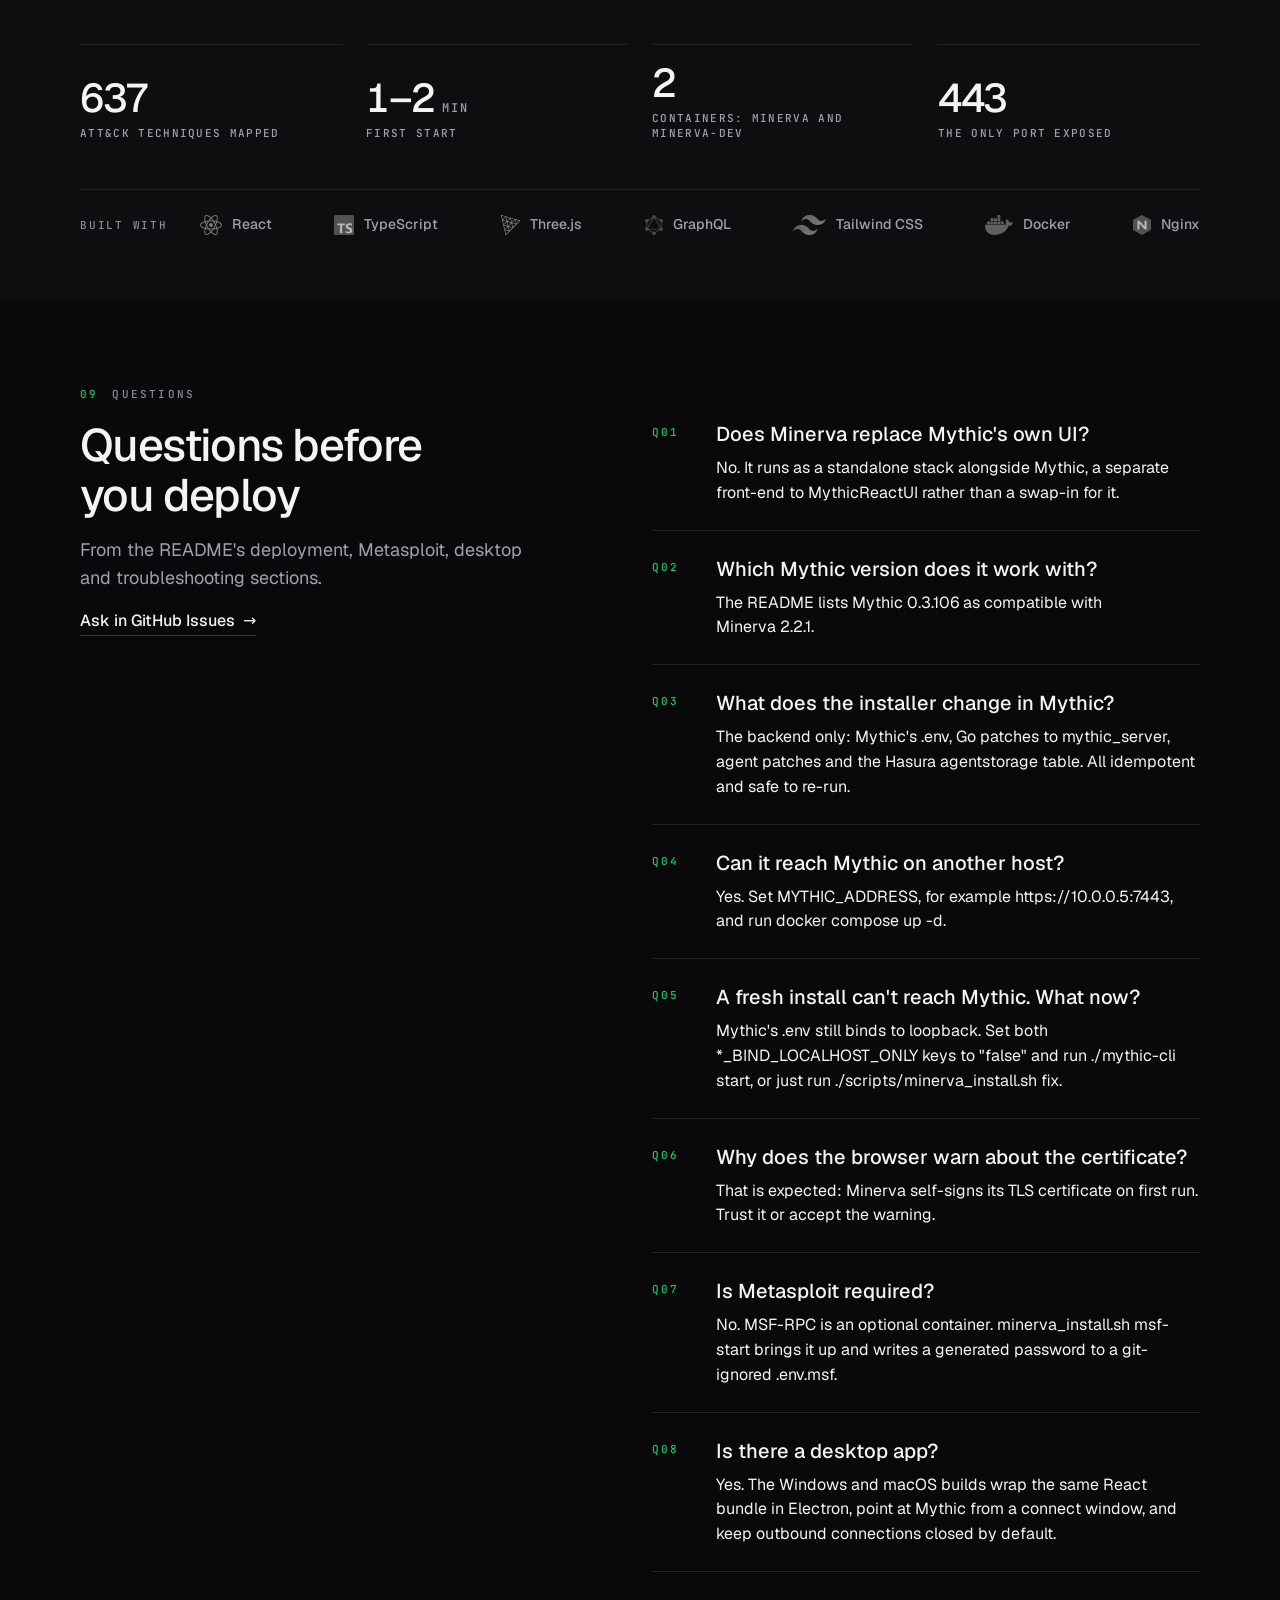
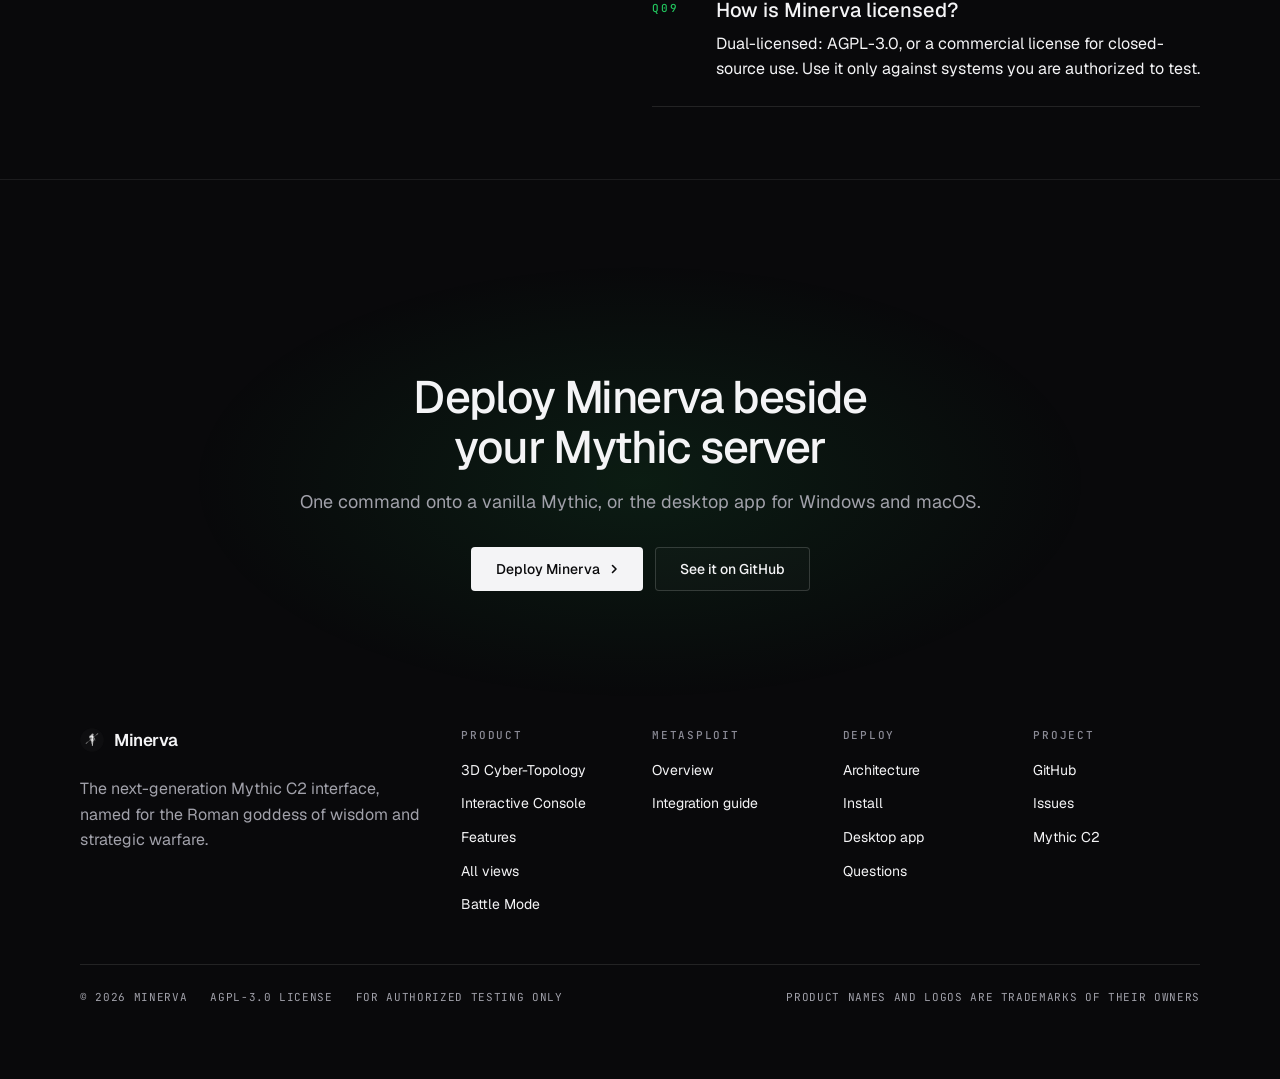
==== commit 90dc74d6: "home: 新版網站改為首頁 - redesign/ 的內容搬到根目錄（index.html、assets/、fonts/、media/、tools/、share.jpg） - 移除舊版首頁的 ind" ====
--- a/index.html
+++ b/index.html
@@ -1,427 +1,987 @@
 <!doctype html>
-<html lang="zh-Hant" data-lang="zh">
+<!-- Minerva product site, rebuilt with tasteskill 2.5 (design-taste-frontend).
+     Kind: software (an operator interface for the Mythic C2 framework; site-kind software, page type software).
+     A clean product page in Minerva's own dark theme (index.css): near-black grounds, white ink, the green accent
+     kept to small marks, real screens of the product. English first; 中文 swaps every [data-zh] in place (script at the end). -->
+<html lang="en" data-type="software" data-radius="sharp" data-buttons="solid" data-motion>
 <head>
-<meta charset="utf-8" />
-<meta name="viewport" content="width=device-width, initial-scale=1" />
-<title>MINERVA · Cyberpunk Operator Interface for the Mythic C2 Framework</title>
-<link rel="stylesheet" href="colors_and_type.css" />
-<link rel="stylesheet" href="site.css" />
-<script src="copy.js" defer></script>
+<meta charset="utf-8">
+<meta name="viewport" content="width=device-width, initial-scale=1, viewport-fit=cover">
+<title>Minerva: the next-generation Mythic C2 interface</title>
+<meta name="description" content="Minerva is the next-generation interface for Mythic C2: a real-time Command &amp; Control UI with a 3D cyber-topology, a structured console, Quick Hacks, Metasploit and ATT&amp;CK, in the browser or as a Windows and macOS app.">
+<meta property="og:type" content="website">
+<meta property="og:title" content="Minerva: the next-generation Mythic C2 interface">
+<meta property="og:description" content="Your operation, in full view. Minerva is the next-generation interface for Mythic C2, built for red-team operators.">
+<meta property="og:url" content="https://minerva.redmeow.tw/">
+<meta property="og:image" content="https://minerva.redmeow.tw/share.jpg">
+<meta name="twitter:card" content="summary_large_image">
+<link rel="icon" href="media/mark.png" type="image/png">
+<meta name="theme-color" content="#09090b">
+<link rel="canonical" href="https://minerva.redmeow.tw/">
+<meta name="site-kind" content="software">
+<meta name="page-type" content="software">
+<!-- fonts are self-hosted: nothing on this page loads from another origin (rebuild: tools/getfonts.py) -->
+<link rel="stylesheet" href="fonts/fonts.css">
+<link rel="stylesheet" href="assets/system.css">
+<link rel="stylesheet" href="assets/ui/cards.css">
+<link rel="stylesheet" href="assets/motion/motion.css">
+<link rel="stylesheet" href="assets/backgrounds/backgrounds.css">
+<link rel="stylesheet" href="assets/layout/layout.css">
+<link rel="stylesheet" href="assets/icons/icon.css">
+<!-- the client's own colours (start.mjs brand): Minerva's dark theme in index.css: void, signal, ghost and the green
+     accent 34 197 94, kept to small marks; three steps of near-black part the sections, the topology band is the void -->
+<style>
+:root {
+  --p-bg: #09090b; --p-surface: #0e0e11; --p-ink: #f4f4f6; --p-muted: #a1a1aa;
+  --p-accent: #22c55e; --p-accent-ink: #04120a; --p-action: #f4f4f6; --p-action-ink: #09090b;
+  --p-inv-bg: #000000; --p-inv-surface: #0c0c0e; --p-inv-ink: #f4f4f6; --p-inv-muted: #a1a1aa;
+  --p-inv-accent: #22c55e; --p-inv-accent-ink: #000000; --p-inv-action: #f4f4f6; --p-inv-action-ink: #000000;
+  --ground-bg: #0e0e11; --ground-surface: #141418; --ground-ink: #f4f4f6; --ground-muted: #a1a1aa; --ground-accent: #22c55e;
+  /* Chinese is always a sans (黑體): the self-hosted Noto Sans TC, then the system's own sans for any character the subset
+     lacks, named before every generic family, so no stack ever falls back to 新細明體 or 細明體 (Windows' serif and mono) */
+  --font-cjk: "Noto Sans TC", "PingFang TC", "Microsoft JhengHei", "Heiti TC", "Noto Sans CJK TC", "Source Han Sans TC";
+  --font-display: "Geist", var(--font-cjk), system-ui, sans-serif;
+  --font-text: "Geist", var(--font-cjk), system-ui, sans-serif;
+  --font-mono: "JetBrains Mono", var(--font-cjk), ui-monospace, "SFMono-Regular", Menlo, Consolas, monospace;
+  --display-weight: 500;
+  --display-tracking: -0.035em;
+  --display-tracking-xl: -0.045em;
+  --edge: rgb(255 255 255 / .08);
+  --edge-2: rgb(255 255 255 / .14);
+  --card-bg: #131317;
+  --shadow: 0 0 0 1px rgb(255 255 255 / .04), 0 40px 90px -30px rgb(0 0 0 / .9);
+}
+</style>
+<script>document.documentElement.classList.add('m-enter');setTimeout(()=>document.documentElement.classList.add('m-enter-done'),700)</script>
+<script src="assets/backgrounds/backgrounds.js"></script>
+<script>document.documentElement.classList.add('mo-js');setTimeout(()=>document.documentElement.classList.add('mo-safe'),2500)</script>
+<link rel="stylesheet" href="assets/moments/pinned-chapters/moment.css">
+<link rel="modulepreload" href="assets/moments/moments.js">
+<link rel="modulepreload" href="assets/moments/lib.js">
+<link rel="modulepreload" href="assets/moments/pinned-chapters/moment.js">
+<!-- page CSS: the client's mark, the language toggle, the product windows, the bento's screens and the code lines -->
+<style>
+  body { background: #09090b; }
+  h1, h2 { font-weight: 500; }
+  .eyebrow { margin: 0 0 var(--s-4); font: 500 13px/1 var(--font-mono); letter-spacing: .06em; color: var(--accent); }
+  .ground-inverse .eyebrow { color: #22c55e; }
+  .lead { color: var(--muted); font-size: 18px; line-height: 1.6; max-width: 52ch; }
+
+  /* nav: a dark glass bar; the name set like the hero's wordmark, title case and tight */
+  .nav { background: rgb(9 9 11 / .72); -webkit-backdrop-filter: saturate(140%) blur(16px); backdrop-filter: saturate(140%) blur(16px); border-bottom: 1px solid var(--edge); }
+  /* a backdrop filter makes the bar the box its fixed children are placed in, so the open phone sheet would be cut to
+     the bar's height; with the sheet open the bar goes solid */
+  .nav.is-open { -webkit-backdrop-filter: none; backdrop-filter: none; background: var(--bg); }
+  .nav__logo { gap: 10px; font: 600 17px/1 var(--font-display); letter-spacing: -0.025em; }
+  .nav__logo img { width: 24px; height: 24px; border-radius: 50%; }
+  .nav__link { font-size: 14px; font-weight: 500; }
+  .menu-col a b { font-weight: 500; }
+  .lang-toggle { appearance: none; background: none; border: 0; padding: 0; cursor: pointer; font: inherit; color: inherit; min-height: 44px; }
+  .btn { font-size: 14px; }
+  .btn--primary:hover { box-shadow: 0 0 0 1px rgb(134 239 172 / .5), 0 10px 34px -10px rgb(34 197 94 / .7); }
+  .btn--secondary { background: rgb(255 255 255 / .02); border-color: rgb(255 255 255 / .16); }
+
+  /* a quiet mono index over each section's headline: its number in green, its name in grey */
+  /* the index sits in the band between the header and the headline, so the headline keeps its place */
+  .idx { display: flex; align-items: center; gap: 14px; height: 12px; margin: calc(var(--nav) + 16px - var(--padt)) 0 calc(var(--padt) - var(--nav) - 28px);
+    font: 500 11px/1 var(--font-mono); letter-spacing: .2em; text-transform: uppercase; color: #8b8b96; white-space: nowrap; }
+  html[lang="zh-Hant"] .idx { font-size: 12px; letter-spacing: .14em; }
+  .idx b { font-weight: 500; color: var(--accent); }
+  .live-dot { display: inline-block; flex: none; width: 6px; height: 6px; border-radius: 50%; background: #22c55e; box-shadow: 0 0 0 3px rgb(34 197 94 / .18), 0 0 10px rgb(34 197 94 / .8); }
+  @media (prefers-reduced-motion: no-preference) { html:not([data-motion="off"]) .live-dot { animation: live 2.4s ease-in-out infinite; } }
+  @keyframes live { 50% { box-shadow: 0 0 0 5px rgb(34 197 94 / 0), 0 0 4px rgb(34 197 94 / .4); } }
+
+  /* the product window: Minerva's real screen under a technical title bar (a live mark, the route, the callback) */
+  .window { overflow: hidden; border-radius: 6px; background: #0a0a0c; border: 1px solid rgb(255 255 255 / .12); box-shadow: var(--shadow); }
+  .window__bar { display: flex; align-items: center; justify-content: space-between; gap: 12px; height: 38px; padding: 0 16px; background: #0f0f12; border-bottom: 1px solid rgb(255 255 255 / .07);
+    font: 400 11px/1 var(--font-mono); letter-spacing: .08em; color: #8b8b96; white-space: nowrap; overflow: hidden; }
+  .window__bar b { font-weight: 500; color: #d9d9e0; }
+  .window__live { display: inline-flex; align-items: center; gap: 10px; color: #86efac; letter-spacing: .2em; }
+  .window__url { padding: 5px 14px; border-radius: 3px; background: rgb(255 255 255 / .04); border: 1px solid rgb(255 255 255 / .06); color: #8b8b96; letter-spacing: .02em; }
+  .window__url b { font-weight: 400; color: #d9d9e0; }
+  .window__meta { text-transform: uppercase; letter-spacing: .16em; }
+  .window > img { display: block; width: 100%; height: auto; }
+
+  /* hero: the name and nothing else. A title-case wordmark set tight in Geist, which comes into focus and catches one sweep of green light, a
+     mono tagline, one line and two buttons, centred over a dark horizon lit green from behind, which rises once as
+     the page opens. The product itself starts on the next screen.
+     The hero runs its own entrance, once (data-enter="off"): the kit's word masks rebuild the h1 and put it back when
+     they are done, and that second insert would start the wordmark's animations over */
+  .hero--clean { overflow: clip; }
+  .hero--clean::before { content: ""; position: absolute; z-index: -2; inset: 0; pointer-events: none;
+    background: radial-gradient(55% 40% at 50% 76%, rgb(34 197 94 / .1), transparent 72%); }
+  /* the hero's foot fades into the next section, so the light at the sides never ends on a hard line */
+  .hero--clean::after { content: ""; position: absolute; z-index: -1; left: 0; right: 0; bottom: 0; height: 22%; pointer-events: none;
+    background: linear-gradient(rgb(0 0 0 / 0), #000); }
+  .hero--clean .hero__in { justify-content: center; }
+  .hero--clean .hero__c { display: grid; justify-items: center; text-align: center; margin-top: -10svh; }
+  .hero--clean h1 { margin: 0; font-family: var(--font-display); font-weight: 580; font-size: min(6.4vw, 88px, 10.5svh); line-height: 1.05; letter-spacing: -0.038em; }
+  /* the negative tracking is given back after the last letter, so the word sits on the centre line and the fill reaches its edge */
+  .wordmark { display: inline-block; padding: 0 .04em .04em 0; color: transparent;
+    background: linear-gradient(100deg, transparent 42%, rgb(220 252 231) 50%, transparent 58%) 0 0 / 250% 100% no-repeat,
+                linear-gradient(#fff 35%, #a3aca8);
+    -webkit-background-clip: text; background-clip: text; }
+  .hero__tag { margin: var(--s-5) 0 0; font-family: var(--font-mono); font-size: 12px; letter-spacing: .3em;
+    text-transform: uppercase; color: rgb(134 239 172 / .82); }
+  html[lang="zh-Hant"] .hero__tag { font-size: 13px; letter-spacing: .22em; }
+  .hero--clean .hero__lead { margin: var(--s-6) 0 0; font-size: 22px; line-height: 1.35; letter-spacing: -0.01em; color: rgb(244 244 245 / .86); }
+  .hero--clean .btn-row { justify-content: center; margin: var(--s-6) 0 0; }
+  .nw { white-space: nowrap; }
+  .hero__horizon { position: absolute; z-index: -1; left: 50%; top: 76%; width: max(1100px, 150vw); aspect-ratio: 1; border-radius: 50%;
+    transform: translateX(-50%); pointer-events: none; background: linear-gradient(#0d0e10, #000 9%);
+    box-shadow: inset 0 1px 0 rgb(220 252 231 / .6), 0 -1px 0 rgb(34 197 94 / .55), 0 -24px 90px -18px rgb(34 197 94 / .42), 0 -110px 240px -60px rgb(34 197 94 / .16); }
+  /* the way down: a mono word over a hairline a green tick runs down */
+  .hero__scroll { position: absolute; z-index: 1; left: 50%; bottom: 28px; display: grid; justify-items: center; gap: 12px; padding: 8px; transform: translateX(-50%);
+    font: 500 10px/1 var(--font-mono); letter-spacing: .32em; padding-left: calc(8px + .32em); text-transform: uppercase; color: rgb(244 244 246 / .45); }
+  .hero__scroll:hover { color: rgb(244 244 246 / .8); }
+  .hero__scroll i { position: relative; width: 1px; height: 40px; overflow: hidden; background: rgb(255 255 255 / .12); }
+  .hero__scroll i::after { content: ""; position: absolute; left: 0; top: 0; width: 1px; height: 14px; background: #4ade80; box-shadow: 0 0 8px #22c55e; }
+  @media (prefers-reduced-motion: no-preference) {
+    html:not([data-motion="off"]) .hero__scroll i::after { animation: scroll-tick 2.2s cubic-bezier(.6, 0, .3, 1) infinite; }
+    html:not([data-motion="off"]) .hero__horizon { animation: horizon-rise 1.8s cubic-bezier(.16, .8, .24, 1) both; }
+    html:not([data-motion="off"]) .wordmark { animation: wordmark-in 1.3s cubic-bezier(.16, .8, .24, 1) backwards, wordmark-sweep 1.8s 1s ease-in-out backwards; }
+    /* then the tagline, the line, each button and the way down, 100ms apart; translate, so their own transforms stay */
+    html:not([data-motion="off"]) :is(.hero__tag, .hero--clean .hero__lead, .hero--clean .btn-row > *, .hero__scroll) { animation: hero-up .8s cubic-bezier(.22, 1, .36, 1) .4s backwards; }
+    html:not([data-motion="off"]) .hero--clean .hero__lead { animation-delay: .5s; }
+    html:not([data-motion="off"]) .hero--clean .btn-row > :first-child { animation-delay: .6s; }
+    html:not([data-motion="off"]) .hero--clean .btn-row > :nth-child(2) { animation-delay: .7s; }
+    html:not([data-motion="off"]) .hero--clean .hero__scroll { animation-delay: 1.1s; }
+  }
+  @keyframes wordmark-in { from { opacity: 0; filter: blur(14px); translate: 0 14px; } }
+  @keyframes hero-up { from { opacity: 0; translate: 0 12px; } }
+  @keyframes wordmark-sweep { from { background-position: 100% 0, 0 0; } to { background-position: 0 0, 0 0; } }
+  @keyframes scroll-tick { from { transform: translateY(-14px); } to { transform: translateY(40px); } }
+  @keyframes horizon-rise { from { opacity: 0; transform: translate(-50%, 80px); } }
+  /* the stack Minerva is built on, docked at the foot of the deploy section: the marks in grey until a pointer finds them */
+  .stack-row { display: flex; align-items: center; justify-content: space-between; gap: var(--s-6); padding-top: var(--s-5); border-top: 1px solid var(--edge); }
+  .stack-row__k { flex: none; font: 500 11px/1 var(--font-mono); letter-spacing: .16em; text-transform: uppercase; color: #8b8b96; }
+  .stack-row ul { display: flex; flex: 1; justify-content: space-between; align-items: center; gap: var(--s-5); margin: 0; padding: 0; list-style: none; }
+  .stack-row li { display: flex; align-items: center; gap: 10px; font-size: 14px; font-weight: 500; color: var(--muted); white-space: nowrap; }
+  .stack-row img { height: 20px; width: auto; filter: grayscale(1); opacity: .7; transition: filter .3s, opacity .3s; }
+  .stack-row li:hover img { filter: none; opacity: 1; }
+
+  /* the section head every section shares: the h2 on the left, its line from the split line */
+  .head { align-items: end; }
+  .head .lead { margin: 0; }
+  #console .window { display: flex; flex-direction: column; margin-top: var(--s-7); }
+  #console .window > .shot { position: relative; flex: 1 1 0; min-height: 0; overflow: hidden; }
+  #console .window > .shot > img { position: absolute; inset: 0; width: 100%; height: 100%; max-width: none; object-fit: cover; object-position: left top; }
+  .feature-points { margin-top: var(--s-6); }
+  .feature-points > div { padding-top: var(--s-4); border-top: 1px solid var(--edge); }
+  .feature-points h3 { font-size: 16px; font-weight: 500; margin: 0 0 4px; }
+  .feature-points p { margin: 0; color: var(--muted); font-size: 15px; }
+
+  /* the bento: white cards on the surface band, each with a crop of the real screen cut by its foot */
+  .bento { align-items: stretch; }
+  .bcard { position: relative; display: flex; flex-direction: column; min-height: 0; overflow: hidden; padding: 28px 28px 0; border: 1px solid var(--edge); border-radius: 6px;
+    background: linear-gradient(180deg, #141418, #0f0f12 60%); box-shadow: inset 0 1px 0 rgb(255 255 255 / .05); transition: border-color .3s; }
+  #features { counter-reset: card; }
+  .bcard { counter-increment: card; }
+  .bcard::before { content: "03." counter(card); position: absolute; top: 30px; right: 28px; font: 500 11px/1 var(--font-mono); letter-spacing: .16em; color: #6b6b76; }
+  .bcard::after { content: ""; position: absolute; left: 0; right: 0; top: 0; height: 1px; pointer-events: none; opacity: 0; transition: opacity .3s;
+    background: linear-gradient(90deg, transparent, rgb(134 239 172 / .8), transparent); }
+  @media (hover: hover) { .bcard:hover { border-color: rgb(134 239 172 / .22); } .bcard:hover::after { opacity: 1; } }
+  .bcard h3 { margin: 0; font-size: 18px; font-weight: 500; letter-spacing: -0.01em; }
+  .bcard p { margin: 6px 0 0; color: var(--muted); font-size: 15px; line-height: 1.5; max-width: 44ch; }
+  .bcard__shot { position: relative; flex: 1 1 0; min-height: 180px; margin-top: 24px; overflow: hidden; border-radius: 3px 3px 0 0; border: 1px solid rgb(255 255 255 / .1); border-bottom: 0; background: #000; }
+  .bcard__shot > img { position: absolute; left: 0; top: 0; width: 100%; height: 100%; max-width: none; object-fit: cover; object-position: left top; transition: transform .5s var(--ease, ease); }
+  @media (hover: hover) { .bcard:hover .bcard__shot > img { transform: scale(1.02); transform-origin: left top; } }
+  @media (min-width: 1024px) { #features .group > .bento, #features .bento--2 { flex: 1 1 0; min-height: 0; height: 100%; } }
+  @media (max-width: 1023px) { .bcard__shot { flex: none; height: 240px; }
+    /* stacked, the cards run one after another: no half-screen hole between the two groups */
+    #features > .wrap { display: flex; flex-direction: column; row-gap: var(--card-gap, 24px); } #features > .wrap > * { margin-block: 0; } }
+
+  /* the dark band: the real 3D topology */
+  #topology .frame-dark { position: relative; overflow: hidden; margin-top: var(--s-7); border-radius: 6px; border: 1px solid rgb(255 255 255 / .1); background: #000; }
+  #topology .frame-dark > img { position: absolute; inset: 0; width: 100%; height: 100%; max-width: none; object-fit: cover; object-position: 55% 50%; }
+  #topology .frame-dark::after { content: ""; position: absolute; inset: auto 0 0 0; height: 30%; background: linear-gradient(transparent, rgb(0 0 0 / .55)); pointer-events: none; }
+  #topology .lead { color: #a1a1aa; }
+  #topology .frame-dark { min-height: 260px; }
+  /* three notes from the README's tour, docked on the scene's foot over a darker fade */
+  #topology .frame-dark::after { height: 55%; background: linear-gradient(transparent, rgb(0 0 0 / .88)); }
+  #topology .legend { position: absolute; z-index: 1; left: 0; right: 0; bottom: 0; display: grid; grid-template-columns: repeat(3, minmax(0, 1fr));
+    gap: var(--gutter); margin: 0; padding: 0 var(--s-6) var(--s-6); }
+  #topology .legend > div { padding-top: var(--s-3); border-top: 1px solid rgb(255 255 255 / .18); }
+  #topology .legend dt { font: 500 12px/1.3 var(--font-mono); letter-spacing: .14em; text-transform: uppercase; color: #e4e4e7; }
+  #topology .legend dd { margin-top: 8px; }
+  #topology .legend dd { margin: 4px 0 0; max-width: 40ch; font-size: 14px; line-height: 1.5; color: #a1a1aa; }
+  /* below a laptop the scene keeps its own height and the notes follow it on the frame's black */
+  @media (max-width: 1023px) {
+    #topology { height: auto; min-height: 100svh; }
+    #topology .frame-dark { min-height: 0; }
+    #topology .frame-dark.fill { flex: none; }
+    #topology .frame-dark > img { position: static; display: block; height: 420px; }
+    #topology .frame-dark::after { content: none; }
+    #topology .legend { position: static; padding: var(--s-5); }
+  }
+  @media (max-width: 639px) {
+    #topology .frame-dark > img { height: 260px; }
+    #topology .legend { grid-template-columns: 1fr; row-gap: var(--s-4); }
+  }
+
+  /* metasploit bridge */
+  #metasploit .mo-pc__visual, #metasploit .mo-pc__visuals { border-radius: 6px; overflow: hidden; border: 1px solid var(--edge-2); background: #000; box-shadow: var(--shadow); }
+  #metasploit .mo-pc__visual > img { object-position: left top; }
+  #metasploit .mo-pc__steps { counter-reset: step; }
+  #metasploit .mo-pc__step h3::before { counter-increment: step; content: counter(step, decimal-leading-zero); margin-right: 14px;
+    font: 500 12px/1 var(--font-mono); letter-spacing: .14em; color: var(--accent); vertical-align: 2px; }
+
+  /* all views: the README's 27 screens in seven groups. A tab per group, the group's views down the left (the chosen one
+     opens to its line), the chosen screen in the product window at the right */
+  #views .vw { display: flex; flex-direction: column; margin-top: var(--s-6); }
+  .vw__tabs { display: flex; gap: 2px; overflow-x: auto; border-bottom: 1px solid var(--edge); scrollbar-width: none; }
+  .vw__tabs::-webkit-scrollbar { display: none; }
+  /* when the tabs run past the column, the cut edges fade (the script marks which ends have more) */
+  .vw__tabs.is-more-r { -webkit-mask-image: linear-gradient(90deg, #000 calc(100% - 48px), transparent); mask-image: linear-gradient(90deg, #000 calc(100% - 48px), transparent); }
+  .vw__tabs.is-more-l { -webkit-mask-image: linear-gradient(90deg, transparent, #000 40px); mask-image: linear-gradient(90deg, transparent, #000 40px); }
+  .vw__tabs.is-more-l.is-more-r { -webkit-mask-image: linear-gradient(90deg, transparent, #000 40px, #000 calc(100% - 48px), transparent); mask-image: linear-gradient(90deg, transparent, #000 40px, #000 calc(100% - 48px), transparent); }
+  .vw__tabs button { appearance: none; display: inline-flex; align-items: baseline; gap: 8px; flex: none; margin: 0 0 -1px; padding: 14px 16px 15px;
+    background: none; border: 0; border-bottom: 1px solid transparent; cursor: pointer; white-space: nowrap;
+    font: 500 11px/1 var(--font-mono); letter-spacing: .16em; text-transform: uppercase; color: #8b8b96; transition: color .2s, border-color .2s; }
+  html[lang="zh-Hant"] .vw__tabs button { font-size: 13px; letter-spacing: .06em; }
+  .vw__tabs button:first-child { padding-left: 0; }
+  .vw__tabs button:hover { color: #d9d9e0; }
+  .vw__tabs button i { font-style: normal; font-size: 10px; letter-spacing: .06em; color: #5b5b66; }
+  .vw__tabs [aria-selected="true"] { color: var(--ink); border-bottom-color: var(--accent); }
+  .vw__tabs [aria-selected="true"] i { color: var(--accent); }
+  .vw__body { flex: 1 1 0; min-height: 0; display: grid; grid-template-columns: minmax(0, 4fr) minmax(0, 8fr); gap: var(--gutter); padding-top: var(--s-5); }
+  .vw__list { margin: 0; padding: 0; list-style: none; }
+  .vw__list[hidden] { display: none; }
+  .vw__list li { border-bottom: 1px solid var(--edge); }
+  .vw__item { appearance: none; display: flex; align-items: center; justify-content: space-between; gap: 12px; width: 100%; padding: 13px 0; background: none; border: 0;
+    cursor: pointer; text-align: left; font: 500 16px/1.3 var(--font-text); letter-spacing: -0.01em; color: #8b8b96; transition: color .2s; }
+  .vw__item:hover, .vw__item[aria-pressed="true"] { color: var(--ink); }
+  .vw__name { display: inline-flex; align-items: center; gap: 10px; }
+  .vw__name::before { content: ""; width: 5px; height: 5px; border-radius: 1px; background: #3f3f46; transition: background .2s, box-shadow .2s; }
+  .vw__item[aria-pressed="true"] .vw__name::before { background: var(--accent); box-shadow: 0 0 8px rgb(34 197 94 / .8); }
+  .vw__route { font: 400 11px/1 var(--font-mono); letter-spacing: .02em; color: #5b5b66; white-space: nowrap; }
+  .vw__item[aria-pressed="true"] .vw__route { color: #86efac; }
+  .vw__desc { margin: -3px 0 0; padding: 0 0 16px 15px; max-width: 46ch; font-size: 14px; line-height: 1.55; color: var(--muted); }
+  .vw__item[aria-pressed="false"] + .vw__desc { display: none; }
+  .vw .window { display: flex; flex-direction: column; min-height: 0; }
+  .vw .window > .shot { position: relative; flex: 1 1 0; min-height: 0; overflow: hidden; background: #000; }
+  .vw .window > .shot > img { position: absolute; inset: 0; width: 100%; height: 100%; max-width: none; object-fit: cover; object-position: left top; transition: opacity .25s; }
+  .vw .window > .shot > img.is-swapping { opacity: .35; }
+
+  /* battle mode: the README's three modes as three cards, the long-shift details in a row at the section's foot */
+  #features, #deploy, #modes { background: #0e0e11; }
+  .mode { position: relative; display: flex; flex-direction: column; padding: 24px; border: 1px solid var(--edge); border-radius: 6px;
+    background: linear-gradient(180deg, #141418, #0f0f12 70%); box-shadow: inset 0 1px 0 rgb(255 255 255 / .05); --dot: #22c55e; }
+  .mode[data-mode="recon"] { --dot: #a1a1aa; }
+  .mode[data-mode="combat"] { --dot: #ef4444; }
+  .mode::after { content: ""; position: absolute; left: 0; right: 0; top: 0; height: 1px; opacity: 0; transition: opacity .3s;
+    background: linear-gradient(90deg, transparent, var(--dot), transparent); }
+  @media (hover: hover) { .mode:hover::after { opacity: 1; } }
+  .mode__k { display: flex; align-items: center; gap: 10px; margin: 0 0 18px; font: 500 12px/1 var(--font-mono); letter-spacing: .24em; color: #e4e4e7; }
+  .mode__k i { width: 6px; height: 6px; border-radius: 50%; background: var(--dot); box-shadow: 0 0 0 3px color-mix(in oklab, var(--dot) 18%, transparent), 0 0 10px var(--dot); }
+  .mode h3 { margin: 0; font-size: 18px; font-weight: 500; letter-spacing: -0.01em; }
+  .mode > p:not(.mode__k) { margin: 6px 0 0; color: var(--muted); font-size: 15px; line-height: 1.5; }
+  .mode__spec { margin: auto 0 0; padding: var(--s-5) 0 0; }
+  /* each mode's tempo as a strip of bars: COMBAT runs them at twice the speed, RECON dims all but the critical few */
+  /* the cards take the room the screen leaves; each strip is the same height, the specs sit on the cards' foot */
+  #modes .modes { flex: 1 1 auto; min-height: 0; }
+  .mode__viz { display: flex; align-items: center; gap: 3px; flex: none; height: 64px; margin: 0 0 var(--s-5); --spd: 1.4s; }
+  .mode[data-mode="combat"] .mode__viz { --spd: .7s; }
+  .mode__viz i { flex: 1; height: 34%; border-radius: 1px; background: var(--dot); opacity: .5; }
+  .mode__viz i:nth-child(2n) { height: 58%; }
+  .mode__viz i:nth-child(3n) { height: 82%; }
+  .mode__viz i:nth-child(5n+1) { height: 46%; }
+  .mode__viz i:nth-child(7n) { height: 100%; }
+  .mode[data-mode="recon"] .mode__viz i { opacity: .16; }
+  .mode[data-mode="recon"] .mode__viz i:nth-child(9n+4) { opacity: .9; }
+  @media (prefers-reduced-motion: no-preference) {
+    html:not([data-motion="off"]) .mode__viz i { animation: tempo var(--spd) ease-in-out infinite alternate; }
+    html:not([data-motion="off"]) .mode__viz i:nth-child(2n) { animation-delay: calc(var(--spd) * -.5); }
+    html:not([data-motion="off"]) .mode__viz i:nth-child(3n) { animation-delay: calc(var(--spd) * -.25); }
+    html:not([data-motion="off"]) .mode__viz i:nth-child(5n) { animation-delay: calc(var(--spd) * -.75); }
+  }
+  @keyframes tempo { from { transform: scaleY(.3); } }
+  .mode__spec > div { display: flex; justify-content: space-between; gap: 12px; padding: 10px 0; border-top: 1px solid var(--edge); }
+  .mode__spec dt { font: 500 11px/1.4 var(--font-mono); letter-spacing: .14em; text-transform: uppercase; color: #6b6b76; }
+  html[lang="zh-Hant"] .mode__spec dt { font-size: 12px; letter-spacing: .06em; }
+  .mode__spec dd { margin: 0; font: 400 12px/1.4 var(--font-mono); color: #d9d9e0; text-align: right; }
+  #modes .feature-points, #architecture .feature-points { margin-top: auto; padding-top: var(--s-7); }
+
+  /* architecture: the README's proxy layout drawn as a route map. The operator, the one Nginx entry on 443, and the
+     three upstreams it routes to by path; a green pulse runs out along each link */
+  .arch { display: grid; grid-template-columns: minmax(0, .9fr) 96px minmax(0, 1fr) 72px minmax(0, 1.45fr); align-items: center; margin-top: var(--s-7); }
+  .arch__node { position: relative; padding: 18px 20px; border: 1px solid var(--edge); border-radius: 6px;
+    background: linear-gradient(180deg, #141418, #0f0f12 70%); box-shadow: inset 0 1px 0 rgb(255 255 255 / .05); }
+  .arch__node.is-entry { border-color: rgb(134 239 172 / .32); box-shadow: inset 0 1px 0 rgb(255 255 255 / .05), 0 24px 70px -34px rgb(34 197 94 / .6); }
+  .arch__node.is-opt { border-style: dashed; border-color: rgb(255 255 255 / .14); }
+  .arch__k { margin: 0 0 12px; font: 500 10px/1 var(--font-mono); letter-spacing: .22em; text-transform: uppercase; color: #6b6b76; }
+  html[lang="zh-Hant"] .arch__k { font-size: 12px; letter-spacing: .08em; }
+  .is-entry .arch__k { color: var(--accent); }
+  .arch__n { margin: 0; font: 500 17px/1.25 var(--font-display); letter-spacing: -0.01em; color: var(--ink); }
+  .arch__n small { margin-left: 6px; font: 400 12px/1 var(--font-mono); letter-spacing: .02em; color: #8b8b96; }
+  .arch__s { margin: 6px 0 0; font: 400 12px/1.45 var(--font-mono); color: #8b8b96; }
+  .arch__r { display: flex; flex-wrap: wrap; gap: 6px; margin: 12px 0 0; }
+  .arch__r code { padding: 3px 7px; border-radius: 3px; border: 1px solid rgb(255 255 255 / .1); background: rgb(255 255 255 / .03); font: 400 11px/1.3 var(--font-mono); color: #d9d9e0; }
+  .arch__up { display: grid; grid-template-rows: repeat(3, minmax(0, 1fr)); gap: 14px; }
+  .arch__link, .arch__fork { position: relative; align-self: stretch; }
+  .arch__link > span { position: absolute; left: 50%; bottom: calc(50% + 10px); transform: translateX(-50%); font: 500 10px/1 var(--font-mono); letter-spacing: .18em; color: #8b8b96; white-space: nowrap; }
+  .ln { position: absolute; height: 1px; background: rgb(255 255 255 / .18); overflow: visible; }
+  .ln::after { content: ""; position: absolute; inset: 0; background: linear-gradient(90deg, transparent, #4ade80, transparent) no-repeat; background-size: 40px 100%; background-position: -40px 0; }
+  .ln--end::before { content: ""; position: absolute; right: -1px; top: -2px; width: 5px; height: 5px; border-radius: 50%; background: #52525b; }
+  .arch__link .ln { left: 0; right: 0; top: 50%; }
+  .ln--stem { left: 0; right: 50%; top: 50%; }
+  .arch__trunk { position: absolute; left: 50%; width: 1px; top: calc((100% - 28px) / 6); bottom: calc((100% - 28px) / 6); background: rgb(255 255 255 / .18); }
+  .ln--b1, .ln--b2, .ln--b3 { left: 50%; right: 0; }
+  .ln--b1 { top: calc((100% - 28px) / 6); }
+  .ln--b2 { top: 50%; }
+  .ln--b3 { top: calc(100% - (100% - 28px) / 6); }
+  @media (prefers-reduced-motion: no-preference) {
+    html:not([data-motion="off"]) .ln::after { animation: arch-flow 3s linear infinite; }
+    html:not([data-motion="off"]) .ln--stem::after { animation-delay: .7s; }
+    html:not([data-motion="off"]) :is(.ln--b1, .ln--b2, .ln--b3)::after { animation-delay: 1s; }
+  }
+  @keyframes arch-flow { 0% { background-position: -40px 0; } 40%, 100% { background-position: calc(100% + 40px) 0; } }
+  @keyframes arch-flow-y { 0% { background-position: 0 -40px; } 40%, 100% { background-position: 0 calc(100% + 40px); } }
+
+  /* deployment: three cards with the README's commands */
+  .dcard { display: flex; flex-direction: column; gap: 10px; padding: 24px; border: 1px solid var(--edge); border-radius: 6px;
+    background: linear-gradient(180deg, #141418, #0f0f12 70%); box-shadow: inset 0 1px 0 rgb(255 255 255 / .05); }
+  .dcard__n { margin-bottom: 4px; font: 500 11px/1 var(--font-mono); letter-spacing: .2em; color: var(--accent); }
+  .dcard__n::before { content: "STEP "; color: #6b6b76; }
+  .dcard h3 { margin: 0; font-size: 18px; font-weight: 500; }
+  .dcard p { margin: 0; color: var(--muted); }
+  .cmd { margin: auto 0 0; padding: 12px 14px; border-radius: 3px; background: #08080a; border: 1px solid var(--edge); border-left: 2px solid rgb(34 197 94 / .55); font: 400 13px/1.6 var(--font-mono); color: #e7e7ec; overflow-x: auto; white-space: pre; }
+  .cmd .p { color: #22c55e; user-select: none; }
+  #deploy .grid + .grid { margin-top: var(--s-6); }
+  .facts { margin: 0; }
+  .facts > div { display: flex; flex-direction: column-reverse; gap: 6px; padding-top: var(--s-4); border-top: 1px solid var(--edge); }
+  .facts dt { color: var(--muted); font-size: 14px; }
+  .facts dd { margin: 0; font: 500 40px/1.1 var(--font-display); letter-spacing: -0.035em; font-variant-numeric: tabular-nums; }
+  .facts dd small { margin-left: 8px; font: 500 12px/1 var(--font-mono); letter-spacing: .16em; text-transform: uppercase; color: var(--muted); }
+  .facts dt { font: 500 11px/1.4 var(--font-mono); letter-spacing: .12em; text-transform: uppercase; }
+  html[lang="zh-Hant"] .facts dt { font-size: 13px; letter-spacing: .06em; }
+
+  #deploy .facts { margin-bottom: var(--s-7); }
+  #faq { height: auto; min-height: 100svh; }
+  .faq { counter-reset: q; }
+  .faq > .faq__item { position: relative; padding-left: 64px; }
+  .faq__item > h3::before { counter-increment: q; content: "Q" counter(q, decimal-leading-zero); position: absolute; left: 0; margin-top: 7px;
+    font: 500 11px/1 var(--font-mono); letter-spacing: .16em; color: var(--accent); }
+  .link-row { display: flex; flex-wrap: wrap; gap: var(--s-3) var(--s-6); }
+  #deploy .stack-row { margin-top: auto; }
+
+  /* close and footer */
+  footer.closing { border-top: 1px solid var(--edge); }
+  .close--centre { position: relative; isolation: isolate; align-items: center; justify-content: center; gap: var(--s-6); text-align: center; }
+  .close--centre::before { content: ""; position: absolute; z-index: -1; left: 50%; top: 50%; width: min(900px, 100%); height: 120%; transform: translate(-50%, -50%); pointer-events: none;
+    background: radial-gradient(closest-side, rgb(34 197 94 / .1), transparent); }
+  .close--centre .section-head { display: grid; justify-items: center; gap: var(--s-4); }
+  .close--centre h2 { max-width: 18ch; margin: 0; }
+  .close--centre .section-head p { margin: 0; color: var(--muted); font-size: 18px; }
+  .close--centre .btn-row { justify-content: center; }
+  /* the footer's headings and fine print in mono */
+  .footer .footer__col h3, .nav__menu .t-label { font: 500 11px/1.4 var(--font-mono); letter-spacing: .16em; text-transform: uppercase; color: #8b8b96; }
+  html[lang="zh-Hant"] :is(.footer .footer__col h3, .nav__menu .t-label) { font-size: 12px; letter-spacing: .1em; }
+  .closing__links .footer__lede { font-size: 16px; font-weight: 400; letter-spacing: 0; line-height: 1.6; color: var(--muted); max-width: 36ch; }
+  .footer__legal { font: 400 11px/1.6 var(--font-mono); letter-spacing: .06em; text-transform: uppercase; }
+  html[lang="zh-Hant"] .footer__legal { font-size: 12px; }
+  .footer__mark img { width: 0.8em; height: 0.8em; margin-right: 0.2em; border-radius: 50%; vertical-align: -0.06em; }
+
+  @media (max-width: 1023px) {
+    .hero--clean h1 { font-size: min(9.4vw, 76px); }
+    /* stacked, the deploy section grows with its cards; the four facts go two by two, the stack row follows them */
+    #deploy { height: auto; min-height: 100svh; }
+    #deploy .stack-row { margin-top: 0; }
+    #deploy .facts { row-gap: var(--s-5); }
+    #deploy .facts > div { grid-column: auto / span 6; }
+    /* the views, the modes and the route map grow with their content; the screen goes over the list, the map runs top down */
+    #views, #modes, #architecture { height: auto; min-height: 100svh; }
+    #views .vw.fill { flex: none; }
+    .vw__body { flex: none; grid-template-columns: minmax(0, 1fr); row-gap: var(--s-4); }
+    .vw .window { order: -1; }
+    .vw .window > .shot { flex: none; aspect-ratio: 16 / 9; }
+    .arch { grid-template-columns: minmax(0, 1fr); }
+    .arch__link, .arch__fork { height: 48px; }
+    .arch__link .ln, .ln--stem { left: 50%; right: auto; top: 0; bottom: 0; width: 1px; height: auto; }
+    .arch__link .ln::after, .ln--stem::after { background-image: linear-gradient(180deg, transparent, #4ade80, transparent); background-size: 100% 40px; background-position: 0 -40px; animation-name: arch-flow-y; }
+    .arch__link .ln--end::before { right: auto; left: -2px; top: auto; bottom: -1px; }
+    .arch__link > span { left: calc(50% + 14px); bottom: auto; top: 50%; transform: translateY(-50%); }
+    .arch__trunk, .ln--b1, .ln--b2, .ln--b3 { display: none; }
+    .arch__up { grid-template-rows: none; gap: 12px; }
+    .stack-row { flex-direction: column; align-items: flex-start; gap: var(--s-4); }
+    .stack-row ul { flex-wrap: wrap; justify-content: flex-start; gap: var(--s-4) var(--s-6); }
+  }
+  @media (max-width: 639px) {
+    .hero--clean .hero__c { margin-top: -8svh; }
+    .hero--clean h1 { font-size: 15.4vw; }
+    .hero__tag { font-size: 11px; letter-spacing: .26em; }
+    html[lang="zh-Hant"] .hero__tag { font-size: 13px; letter-spacing: .2em; }
+    .hero--clean .hero__lead { margin-top: var(--s-4); font-size: 20px; }
+    .hero--clean .btn-row { margin-top: var(--s-5); }
+    .hero__horizon { top: 78%; width: 180vw; }
+    .feature-points > div + div { margin-top: var(--s-4); }
+    #deploy .facts dd { font-size: 32px; }
+    .window__meta { display: none; }
+    .faq > .faq__item { padding-left: 48px; }
+    .hero__scroll { bottom: 18px; }
+    .vw__tabs button { padding: 12px 12px 13px; }
+    .vw__route { display: none; }
+  }
+  /* a short laptop screen (1366x768, 1280x800): the headline follows the screen's height, and the text-heavy
+     sections grow rather than run into the next one */
+  @media (min-width: 1024px) and (max-height: 860px) {
+    #deploy, #modes, #architecture { height: auto; min-height: 100svh; }
+  }
+</style>
 </head>
 <body>
-<div class="site" data-lang-body>
-
-  <!-- ── NAV ─────────────────────────────────────────────────────────── -->
-  <nav class="nav">
-    <div class="nav__inner">
-      <div class="nav__brand">
-        <img class="mark" src="assets/logos/minerva.png" alt="MINERVA" />
-        <span>MINERVA</span>
-      </div>
-      <div class="nav__links">
-        <a href="#features"  data-t="nav.features"></a>
-        <a href="#why"       data-t="nav.why"></a>
-        <a href="#interface" data-t="nav.interface"></a>
-        <a href="#stack"     data-t="nav.stack"></a>
-      </div>
-      <div class="nav__spacer"></div>
-      <div class="nav__status">
-        <span class="dot-live"></span>
-        <span data-t="nav.status"></span>
-      </div>
-      <div class="lang" role="group" aria-label="Language">
-        <button data-set-lang="zh">繁中</button>
-        <button data-set-lang="en">EN</button>
-      </div>
-      <button class="nav__cta" data-action="scroll" data-target="#deploy" data-t="nav.cta"></button>
-    </div>
-  </nav>
-
-  <!-- ── HERO ────────────────────────────────────────────────────────── -->
-  <section class="hero" id="overview">
-    <div class="hero__grid"></div>
-    <div class="hero__glow"></div>
-    <div class="hero__inner">
-      <div class="reveal">
-        <div class="hero__cap">
-          <span class="pulse"></span>
-          <span data-t="hero.cap"></span>
-        </div>
-        <h1 class="hero__h1">
-          MINERVA<span class="dot">.</span>
-        </h1>
-        <div class="hero__sub" data-list="hero.sub" data-sep="·"></div>
-        <p class="hero__lede" data-t="hero.lede"></p>
-        <div class="hero__cta-row">
-          <button class="cta cta--primary" data-action="copy-clone" data-t="hero.cta1"></button>
-          <button class="cta" data-action="scroll" data-target="#interface" data-t="hero.cta2"></button>
-        </div>
-      </div>
-
-      <div class="hud reveal" id="hero-hud">
-        <div class="hud__row hud__head">
-          <span class="k" data-t="hero.hud.label"></span>
-          <span class="v accent">●</span>
-        </div>
-        <div id="hud-rows"></div>
-      </div>
-    </div>
-
-    <!-- Stats band -->
-    <div class="stats reveal" id="stats-band"></div>
+<!-- type: software
+     deal: hero statement (one line over a lit horizon, no product on the first screen), nav nav-mega, close close-type, footer footer-columns, rhythm dark-band (#topology), buttons solid,
+           mark: the client's logo, radius soft
+     palette: the client's own dark theme (index.css) through start.mjs brand: void grounds, signal ink,
+           the green accent kept to small marks
+     effect: none, clean and minimal: a mono index over each headline, mono labels, the name and the figures in Geist, set tight; the real screens carry the page
+     sections added from the README: #views (the 27 screens, tabbed), #modes (Battle Mode), #architecture (the Nginx route map)
+     moments: pinned-chapters in #metasploit -->
+
+<header class="nav">
+  <div class="wrap nav__bar">
+    <a class="skip-link" href="#top" data-zh="跳到內容">Skip to content</a>
+    <a class="nav__logo" href="#top"><img src="media/mark.png" alt="" width="26" height="26">Minerva</a>
+    <nav class="nav__links" aria-label="Main">
+      <div class="nav__item">
+        <a class="nav__link" href="#topology"><span data-zh="產品">Product</span> <svg class="chev" viewBox="0 0 12 12" aria-hidden="true"><path d="M3 4.5l3 3 3-3" fill="none" stroke="currentColor" stroke-width="1.5" stroke-linecap="round" stroke-linejoin="round"/></svg></a>
+        <div class="nav__menu">
+          <div class="wrap grid">
+            <div class="menu-col span-3">
+              <p class="t-label" data-zh="作戰">Operate</p>
+              <a href="#topology"><b data-zh="3D Cyber-Topology">3D Cyber-Topology</b><span data-zh="整場 Engagement 的即時地圖">A live map of the engagement</span></a>
+              <a href="#console"><b data-zh="Interactive Console">Interactive Console</b><span data-zh="結構化 Output Block">Structured output blocks</span></a>
+              <a href="#graph"><b data-zh="Callback Graph">Callback Graph</b><span data-zh="ELK 自動排版與 Custom Node">ELK layout and custom nodes</span></a>
+            </div>
+            <div class="menu-col span-3">
+              <p class="t-label" data-zh="工具">Tools</p>
+              <a href="#quickhacks">Quick Hacks<span data-zh="一鍵紅隊工作流程">One-click workflows</span></a>
+              <a href="#credentials"><b data-zh="Credentials Vault">Credentials Vault</b><span data-zh="每筆憑證連回來源 Task">Linked to their tasks</span></a>
+              <a href="#attack">MITRE ATT&amp;CK<span data-zh="637 個 Technique">637 techniques</span></a>
+            </div>
+            <div class="menu-col span-3">
+              <p class="t-label" data-zh="平台">Platform</p>
+              <a href="#modes"><b>Battle Mode</b><span data-zh="三種操作節奏">Three operating tempos</span></a>
+              <a href="#metasploit"><b>Tunnel Manager</b><span data-zh="從 Operator Proxy 到目標 Endpoint">Proxy to endpoint, in one chain</span></a>
+              <a href="#architecture"><b data-zh="架構">Architecture</b><span data-zh="443 上的單一 Nginx 入口">One Nginx entry on 443</span></a>
+            </div>
+            <a class="menu-card span-3 start-10" href="#views">
+              <div class="panel"><img class="frame__img" src="media/dashboard.webp" alt="Minerva's operation dashboard" data-zh-alt="Minerva 的行動儀表板" loading="lazy"></div>
+              <span class="t-card" data-zh="27 個作戰介面">27 operational views</span>
+              <span class="t-small muted" data-zh="逐一瀏覽每個畫面">Browse every screen</span>
+            </a>
+          </div>
+        </div>
+      </div>
+      <div class="nav__item"><a class="nav__link" href="#metasploit">Metasploit</a></div>
+      <div class="nav__item"><a class="nav__link" href="#deploy" data-zh="部署">Deploy</a></div>
+      <div class="nav__item"><a class="nav__link" href="#faq" data-zh="問答">Questions</a></div>
+    </nav>
+    <div class="nav__actions">
+      <button class="nav__link lang-toggle" type="button" data-lang-toggle aria-label="切換成中文" data-zh-aria-label="Switch to English" data-zh="EN">中文</button>
+      <a class="nav__link" href="https://github.com/aifred0729-TW/Minerva">GitHub</a>
+      <a class="btn btn--primary" href="#deploy" data-zh="部署 Minerva">Deploy Minerva</a>
+    </div>
+    <button class="nav__toggle" type="button" aria-expanded="false" aria-label="Menu" data-zh-aria-label="選單">
+      <svg width="18" height="18" viewBox="0 0 18 18" aria-hidden="true"><path d="M2 5h14M2 13h14" stroke="currentColor" stroke-width="1.6" stroke-linecap="round"/></svg>
+    </button>
+  </div>
+</header>
+
+<main id="top">
+  <!-- hero: one line, one sentence and two buttons over the green horizon; the product starts on the next screen, with the
+       3D cyber-topology (the README's flagship view) -->
+  <section class="hero hero--clean" data-enter="off" aria-labelledby="hero-h">
+    <div class="hero__horizon" aria-hidden="true"></div>
+    <div class="wrap">
+      <div class="hero-text hero__in">
+        <div class="hero__c">
+          <h1 id="hero-h"><span class="wordmark">Minerva</span></h1>
+          <p class="hero__tag" data-zh="次世代 Mythic C2 介面">Next-generation Mythic C2 interface</p>
+          <p class="hero__lead" data-zh="整場行動，盡收眼底。">Your operation, in full view.</p>
+          <div class="btn-row">
+            <a class="btn btn--primary" href="#deploy"><span data-zh="部署 Minerva">Deploy Minerva</span><svg class="m-arrow" viewBox="0 0 12 12" aria-hidden="true"><path class="m-arrow__stem" d="M1 6h8"/><path class="m-arrow__head" d="M4.5 2.5 8 6l-3.5 3.5"/></svg></a>
+            <a class="btn btn--secondary" href="https://github.com/aifred0729-TW/Minerva" data-zh="在 GitHub 上查看">See it on GitHub</a>
+          </div>
+        </div>
+      </div>
+    </div>
+    <a class="hero__scroll" href="#topology" aria-label="Scroll to the product" data-zh-aria-label="往下看產品"><span aria-hidden="true">Scroll</span><i aria-hidden="true"></i></a>
   </section>
 
-  <!-- ── FEATURES ────────────────────────────────────────────────────── -->
-  <section class="sec" id="features">
-    <header class="sec__head reveal">
-      <div class="sec__cap" data-t="features.cap"></div>
-      <h2 class="sec__title" data-t="features.title"></h2>
-      <p class="sec__lede" data-t="features.lede"></p>
-    </header>
-    <div class="features" id="features-grid"></div>
+  <section class="section ground-inverse" id="topology" aria-labelledby="topology-h">
+    <div class="wrap">
+      <p class="idx" aria-hidden="true"><b>01</b><span data-zh="3D 拓撲">Cyber-Topology</span></p>
+      <div class="grid head">
+        <div class="span-5">
+          <h2 id="topology-h" data-zh="Minerva 繞著這個視圖打造">The view Minerva is built around</h2>
+        </div>
+        <p class="lead span-6 start-7" data-zh="Dashboard 用數字統計的東西，3D Cyber-Topology 直接畫在該在的位置上：你拿下了哪些主機、流量實際怎麼繞過去、下一跳前面還擋著什麼。">Everything the dashboard counts, the 3D Cyber-Topology shows in place: which hosts you own, how the traffic actually reaches them, and what stands between you and the next hop.</p>
+      </div>
+      <div class="frame-dark fill"><img src="media/topology-field.webp" width="1920" height="1275" loading="lazy" alt="Minerva's 3D cyber-topology: the Minerva core, the 192.168.100.0/24 subnet with its hosts, and HTTP links to ATTACK01 and Kali" data-zh-alt="Minerva 的 3D 拓撲：Minerva 核心、192.168.100.0/24 子網與其主機，以及連到 ATTACK01 與 Kali 的 HTTP 連線" data-source="client" data-subject="Minerva 3D topology">
+        <dl class="legend">
+          <div><dt>Network Spaces</dt><dd data-zh="每個 CIDR 一個半透明體積，標上網段與節點數，可依網段隱藏。">One translucent volume per CIDR, labelled with its subnet and node count, hidden per subnet.</dd></div>
+          <div><dt data-zh="C2 與 P2P 連線">C2 and P2P links</dt><dd data-zh="直連 C2 與 P2P Relay 鏈分色呈現，每條邊標註傳輸方式，Tunnel 圖層疊在同一張圖上。">Direct C2 and P2P relay chains drawn apart, each edge tagged with its transport, tunnels layered on top.</dd></div>
+          <div><dt>QUICKHACK · DOSSIER</dt><dd data-zh="在節點上按右鍵，攻擊面板與節點 Dossier 就停在旁邊，背後的場景持續更新。">Right-click a node and its strike panel or dossier docks beside it while the scene keeps updating.</dd></div>
+        </dl>
+      </div>
+    </div>
   </section>
 
-  <!-- ── PILLARS / ADVANTAGES ────────────────────────────────────────── -->
-  <section class="sec sec--quiet">
-    <header class="sec__head reveal">
-      <div class="sec__cap" data-t="pillars.cap"></div>
-      <h2 class="sec__title" data-t="pillars.title"></h2>
-    </header>
-    <div class="pillars" id="pillars-grid"></div>
+  <section class="section" id="console" aria-labelledby="console-h">
+    <div class="wrap">
+      <p class="idx" aria-hidden="true"><b>02</b><span data-zh="互動終端">Interactive Console</span></p>
+      <div class="grid head">
+        <div class="span-5">
+          <h2 id="console-h" data-zh="結構化輸出的 Interactive Console">An interactive console with structured output</h2>
+        </div>
+        <p class="lead span-6 start-7" data-zh="多分頁的指令 Tasking：Mimikatz 解析、Process List、File Browser 疊加、內嵌 Tasking 表單與拖放上傳，Task 結果即時串流進來。">Multi-tab command tasking with Mimikatz parsing, process listings, file-browser overlays, inline tasking forms and drag-and-drop uploads, with task results streaming in live.</p>
+      </div>
+      <div class="window fill">
+        <div class="window__bar"><span class="window__live"><span class="live-dot"></span>LIVE</span><span class="window__url">minerva<b>/new/console/1</b></span><span class="window__meta">Callback 1 · 25H2-LAB</span></div>
+        <div class="shot"><img src="media/console.webp" width="1920" height="1080" loading="lazy" alt="Minerva's console for callback 1, Administrator on 25H2-LAB: ifconfig output with two interfaces, a C:\ listing and the callback's details" data-zh-alt="Minerva 的 callback 1 終端（25H2-LAB 上的 Administrator）：ifconfig 輸出兩張網卡、C:\ 檔案清單與 callback 詳細資料" data-source="client" data-subject="Minerva console"></div>
+      </div>
+    </div>
   </section>
 
-  <!-- ── WHY · vs DEFAULT MYTHIC UI ──────────────────────────────────── -->
-  <section class="sec" id="why">
-    <header class="sec__head reveal">
-      <div class="sec__cap" data-t="why.cap"></div>
-      <h2 class="sec__title" data-t="why.title"></h2>
-      <p class="sec__lede" data-t="why.lede"></p>
-    </header>
-    <div class="compare reveal" id="compare-table"></div>
+  <section class="section g2 ground-surface" id="features" aria-labelledby="features-h">
+    <div class="wrap">
+      <div class="group">
+        <p class="idx" aria-hidden="true"><b>03</b><span data-zh="作戰工具">Operator Toolkit</span></p>
+        <div class="grid head">
+          <div class="span-6">
+            <h2 id="features-h" data-zh="為長時間的紅隊任務設計">Built for long engagements</h2>
+          </div>
+          <p class="lead span-5 start-8" data-zh="從一開始就為需要高資訊密度、低操作摩擦的 Operator 設計。">Designed from the ground up for operators who need a dense, low-friction operational console.</p>
+        </div>
+        <div class="grid bento" style="margin-top: var(--s-7)">
+          <article class="bcard span-7 m-nolift" id="graph">
+            <h3>Callback Graph</h3>
+            <p data-zh="ReactFlow 互動圖加 ELK 自動排版、Relay／Proxy 的 Custom Node 與 PNG 匯出，下方表格支援批次操作與 Sleep／Jitter 編輯。">ReactFlow with ELK auto-layout, custom relay and proxy nodes and PNG export, over a table with bulk actions and sleep / jitter editing.</p>
+            <div class="bcard__shot"><img src="media/graph.webp" width="1200" height="960" loading="lazy" alt="Minerva's active callbacks graph: the Minerva core linked to five callbacks, two of them through a relay" data-zh-alt="Minerva 的 callback 拓撲：核心節點連到五個 callback，其中兩個經過 relay"></div>
+          </article>
+          <article class="bcard span-5 m-nolift" id="quickhacks">
+            <h3>Quick Hacks</h3>
+            <p data-zh="一鍵紅隊工作流程（recon／persistence／dumping／lateral），以 JSON 定義、可自行擴充。">One-click recon, persistence, dumping and lateral workflows, defined in JSON and extensible.</p>
+            <div class="bcard__shot"><img src="media/quickhacks.webp" width="1480" height="600" loading="lazy" alt="Minerva's QuickHack arsenal with the Harvest, RPFWD and SOCKS modules" data-zh-alt="Minerva 的 QuickHack 清單：Harvest、RPFWD 與 SOCKS 模組"></div>
+          </article>
+        </div>
+      </div>
+      <div class="grid bento bento--2">
+        <article class="bcard span-4 m-nolift" id="matrix">
+          <h3>Console Selection</h3>
+          <p data-zh="列出所有開過的分頁，在不同 Callback 之間切換而不遺失情境。">Every tab you have opened, so you jump between callbacks without losing context.</p>
+          <div class="bcard__shot"><img src="media/matrix.webp" width="1536" height="760" loading="lazy" alt="Minerva's console matrix: callbacks on 192.168.100.0/24 and in the workgroup" data-zh-alt="Minerva 的 Console Matrix：192.168.100.0/24 與 workgroup 底下的 callback"></div>
+        </article>
+        <article class="bcard span-4 m-nolift" id="credentials">
+          <h3>Credentials Vault</h3>
+          <p data-zh="依 Account、Realm、Credential、Comment、Tag 搜尋，每筆憑證都連回來源 Task。">Search by account, realm, credential, comment or tag; each credential links back to its task.</p>
+          <div class="bcard__shot"><img src="media/credentials.webp" width="1436" height="820" loading="lazy" alt="Minerva's credentials vault with verified plaintext credentials and harvested hashes" data-zh-alt="Minerva 的憑證庫：已驗證的明文憑證與收集到的 hash"></div>
+        </article>
+        <article class="bcard span-4 m-nolift" id="attack">
+          <h3>MITRE ATT&amp;CK</h3>
+          <p data-zh="637 個 Technique，依 Task、Command 或 Tag 篩選，格子亮起就是實際執行覆蓋率。">All 637 techniques. Filter by tasks, commands or tags and the cells light up with live coverage.</p>
+          <div class="bcard__shot"><img src="media/attack.webp" width="1436" height="760" loading="lazy" alt="Minerva's MITRE ATT&amp;CK matrix with the executed techniques marked" data-zh-alt="Minerva 的 MITRE ATT&amp;CK 矩陣，標出執行過的技術"></div>
+        </article>
+      </div>
+    </div>
   </section>
 
-  <!-- ── INTERFACE / SHOTS ───────────────────────────────────────────── -->
-  <section class="sec" id="interface">
-    <header class="sec__head reveal">
-      <div class="sec__cap" data-t="interface.cap"></div>
-      <h2 class="sec__title" data-t="interface.title"></h2>
-      <p class="sec__lede" data-t="interface.lede"></p>
-    </header>
-    <div class="shots" id="shots-grid"></div>
+  <!-- all views: the README's 27 screens, one tab per group; the chosen view's real screen in the window (script at the end) -->
+  <section class="section ground-inverse" id="views" aria-labelledby="views-h">
+    <div class="wrap">
+      <p class="idx" aria-hidden="true"><b>04</b><span data-zh="全部介面">All views</span></p>
+      <div class="grid head">
+        <div class="span-5">
+          <h2 id="views-h" data-zh="27 個介面，同一場行動">Twenty-seven views, one operation</h2>
+        </div>
+        <p class="lead span-6 start-7" data-zh="整個 App 掛在 /new/ 底下，與 Mythic 原本的 UI 並存。挑一個介面，看它實際的畫面。">The whole app lives under /new/, beside Mythic's own UI. Pick a view to see its real screen.</p>
+      </div>
+      <div class="vw fill" data-views>
+        <div class="vw__tabs" role="tablist" aria-label="View groups" data-zh-aria-label="介面分類">
+          <button type="button" role="tab" id="vt-1" aria-controls="vp-1" aria-selected="true"><span data-zh="指揮與控制">Command &amp; Control</span><i>5</i></button>
+          <button type="button" role="tab" id="vt-2" aria-controls="vp-2" aria-selected="false" tabindex="-1"><span data-zh="Callback 與 Tasking">Callbacks &amp; Tasking</span><i>4</i></button>
+          <button type="button" role="tab" id="vt-3" aria-controls="vp-3" aria-selected="false" tabindex="-1"><span data-zh="Payload">Payloads</span><i>3</i></button>
+          <button type="button" role="tab" id="vt-4" aria-controls="vp-4" aria-selected="false" tabindex="-1"><span data-zh="基礎設施">Infrastructure</span><i>2</i></button>
+          <button type="button" role="tab" id="vt-5" aria-controls="vp-5" aria-selected="false" tabindex="-1"><span data-zh="檔案與情資">Files &amp; Intel</span><i>5</i></button>
+          <button type="button" role="tab" id="vt-6" aria-controls="vp-6" aria-selected="false" tabindex="-1"><span data-zh="自動化">Automation</span><i>3</i></button>
+          <button type="button" role="tab" id="vt-7" aria-controls="vp-7" aria-selected="false" tabindex="-1"><span data-zh="管理與自訂">Admin</span><i>5</i></button>
+        </div>
+        <div class="vw__body">
+          <div class="vw__lists">
+          <ul class="vw__list" role="tabpanel" id="vp-1" aria-labelledby="vt-1">
+            <li><button type="button" class="vw__item" aria-pressed="true" data-shot="dashboard" data-n="01"><span class="vw__name">Dashboard</span><code class="vw__route">/new/dashboard</code></button><p class="vw__desc" data-zh="Callback、Payload 與 C2 狀態一眼看完，加上 T- / T-0 / T+ 任務時間軸；面板可任意切分，配置依 Operator 保存。">Callbacks, payloads and C2 status at a glance, a T- / T-0 / T+ engagement timeline, and panels you split any way, kept per operator.</p></li>
+            <li><button type="button" class="vw__item" aria-pressed="false" data-shot="topology3d" data-n="02"><span class="vw__name">3D Topology</span><code class="vw__route">/new/topology</code></button><p class="vw__desc" data-zh="旗艦視圖：整場 Engagement 化成即時的 Three.js 場景，子網是半透明體積，C2 與 P2P 連線分色呈現。">The flagship: the whole engagement as a live Three.js scene, subnets as volumes, C2 and P2P links drawn apart.</p></li>
+            <li><button type="button" class="vw__item" aria-pressed="false" data-shot="events" data-n="03"><span class="vw__name">Event Feed</span><code class="vw__route">/new/events</code></button><p class="vw__desc" data-zh="新 Callback、Alert、Custom Event 與 Startup 事件的即時串流，Sidebar 通知鈴鐺的計數就來自這裡。">A live stream of new callbacks, alerts, custom and startup events, with the counter behind the sidebar's bell.</p></li>
+            <li><button type="button" class="vw__item" aria-pressed="false" data-shot="operations" data-n="04"><span class="vw__name">Operations</span><code class="vw__route">/new/operations</code></button><p class="vw__desc" data-zh="每個 Operation 從進行中到完成的生命週期、指派的 Operator，以及各自的 Command Blocklist。">Each operation from active to complete, its operators, and a command blocklist of its own.</p></li>
+            <li><button type="button" class="vw__item" aria-pressed="false" data-shot="opsec" data-n="05"><span class="vw__name">OPSEC</span><code class="vw__route">/new/opsec</code></button><p class="vw__desc" data-zh="Operation 層級的 OPSEC：封鎖指令與角色權限閘門，在下 Task 的當下就攔截。">Per-operation OPSEC: blocked commands and role-based gates, enforced the moment a task is issued.</p></li>
+          </ul>
+          <ul class="vw__list" role="tabpanel" id="vp-2" aria-labelledby="vt-2" hidden>
+            <li><button type="button" class="vw__item" aria-pressed="false" data-shot="callbacks" data-n="06"><span class="vw__name">Callbacks</span><code class="vw__route">/new/callbacks</code></button><p class="vw__desc" data-zh="所有 Active Agent 的 ReactFlow 圖，下方是可排序的表格：批次操作、Sleep／Jitter、分組與 Last Check-in。">A ReactFlow graph of every active agent over a sortable table: bulk actions, sleep / jitter, groups and last check-in.</p></li>
+            <li><button type="button" class="vw__item" aria-pressed="false" data-shot="console-selection" data-n="07"><span class="vw__name">Console Selection</span><code class="vw__route">/new/console</code></button><p class="vw__desc" data-zh="列出所有開過的分頁，在 Callback 之間切換也不會遺失進度。">Every tab you have opened, so you move between callbacks without losing your place.</p></li>
+            <li><button type="button" class="vw__item" aria-pressed="false" data-shot="console" data-n="08"><span class="vw__name">Console</span><code class="vw__route">/new/console/:id</code></button><p class="vw__desc" data-zh="結構化輸出的 Tasking：Mimikatz 解析、Process List、File Browser 疊加，結果即時串流進來。">Tasking with structured output: Mimikatz parsing, process lists, file-browser overlays, results streaming in.</p></li>
+            <li><button type="button" class="vw__item" aria-pressed="false" data-shot="tasks" data-n="09"><span class="vw__name">Tasks</span><code class="vw__route">/new/task</code></button><p class="vw__desc" data-zh="單一 Task 的深入檢視：Host Tree、Parameter Inspector、Output Viewer，以及上一筆與下一筆 Task。">One task in depth: the host tree, a parameter inspector, the output viewer, and the previous and next task.</p></li>
+          </ul>
+          <ul class="vw__list" role="tabpanel" id="vp-3" aria-labelledby="vt-3" hidden>
+            <li><button type="button" class="vw__item" aria-pressed="false" data-shot="payloads" data-n="10"><span class="vw__name">Payloads</span><code class="vw__route">/new/payloads</code></button><p class="vw__desc" data-zh="每個 Build 連同 C2 Profile 與狀態、Wrapper 流程、匯入匯出，以及從既有 Payload 重新 Build。">Every build with its C2 profiles and status, the wrapper flow, import and export, and rebuild from an existing payload.</p></li>
+            <li><button type="button" class="vw__item" aria-pressed="false" data-shot="create-payload" data-n="11"><span class="vw__name">Create Payload</span><code class="vw__route">/new/create-payload</code></button><p class="vw__desc" data-zh="Build 精靈：OS → Type → Commands → C2 → Build，每一步都保存，可以回頭調整。">A build wizard, OS → type → commands → C2 → build, that keeps every step so you can go back and adjust.</p></li>
+            <li><button type="button" class="vw__item" aria-pressed="false" data-shot="payload-types" data-n="12"><span class="vw__name">Payload Types</span><code class="vw__route">/new/payload-types</code></button><p class="vw__desc" data-zh="所有已安裝的 Agent、Wrapper、Translator 與 Service，含容器狀態、Build 參數與指令。">Every installed agent, wrapper, translator and service, with container status, build parameters and commands.</p></li>
+          </ul>
+          <ul class="vw__list" role="tabpanel" id="vp-4" aria-labelledby="vt-4" hidden>
+            <li><button type="button" class="vw__item" aria-pressed="false" data-shot="c2profiles" data-n="13"><span class="vw__name">C2 Profiles</span><code class="vw__route">/new/c2-profiles</code></button><p class="vw__desc" data-zh="所有已安裝的 Profile，從 http、dns 到 discord、github，含版本、容器檔案與啟停控制。">Every installed profile, from http and dns to discord and github, with versions, container files and start / stop.</p></li>
+            <li><button type="button" class="vw__item" aria-pressed="false" data-shot="tunnels" data-n="14"><span class="vw__name">Tunnels</span><code class="vw__route">/new/tunnels</code></button><p class="vw__desc" data-zh="SOCKS 與 RPORTFWD 畫成流程：Operator 端 Proxy、C2 Relay 到目標端 Endpoint，含 Port 與狀態。">SOCKS and RPORTFWD as a flow: the operator-side proxy, the C2 relay and the target endpoint, with ports and status.</p></li>
+          </ul>
+          <ul class="vw__list" role="tabpanel" id="vp-5" aria-labelledby="vt-5" hidden>
+            <li><button type="button" class="vw__item" aria-pressed="false" data-shot="files" data-n="15"><span class="vw__name">Files</span><code class="vw__route">/new/files</code></button><p class="vw__desc" data-zh="下載、上傳、螢幕截圖與 Eventing 檔案集中一處，並附目標機器的 File Browser Tree。">Downloads, uploads, screenshots and eventing files in one place, with the target's file-browser tree.</p></li>
+            <li><button type="button" class="vw__item" aria-pressed="false" data-shot="credentials" data-n="16"><span class="vw__name">Credentials</span><code class="vw__route">/new/credentials</code></button><p class="vw__desc" data-zh="依 Account、Realm、Credential、Comment 或 Tag 搜尋，每筆都連回找到它的 Task。">Search by account, realm, credential, comment or tag; each one links back to the task that found it.</p></li>
+            <li><button type="button" class="vw__item" aria-pressed="false" data-shot="artifacts" data-n="17"><span class="vw__name">Artifacts</span><code class="vw__route">/new/artifacts</code></button><p class="vw__desc" data-zh="IoC 與 Artifact，每筆都連到所屬的 Task 與主機。">Indicators and artifacts, each tied to its task and its host.</p></li>
+            <li><button type="button" class="vw__item" aria-pressed="false" data-shot="search" data-n="18"><span class="vw__name">Search</span><code class="vw__route">/new/search</code></button><p class="vw__desc" data-zh="跨 Task、File、Credential、Callback 與 Artifact 的全域搜尋，範圍限定在當前 Operation。">One search across tasks, files, credentials, callbacks and artifacts, scoped to the current operation.</p></li>
+            <li><button type="button" class="vw__item" aria-pressed="false" data-shot="mitre" data-n="19"><span class="vw__name">MITRE ATT&amp;CK</span><code class="vw__route">/new/mitre</code></button><p class="vw__desc" data-zh="全部 637 個 Technique，依 Task、Command 或 Tag 篩選，執行過的格子會亮起。">All 637 techniques. Filter by tasks, commands or tags and the executed cells light up.</p></li>
+          </ul>
+          <ul class="vw__list" role="tabpanel" id="vp-6" aria-labelledby="vt-6" hidden>
+            <li><button type="button" class="vw__item" aria-pressed="false" data-shot="quickhacks" data-n="20"><span class="vw__name">Quick Hacks</span><code class="vw__route">/new/quickhacks</code></button><p class="vw__desc" data-zh="一鍵 recon、persistence、dumping 與 lateral 工作流程，串接後對你選的 Callback 下發。">One-click recon, persistence, dumping and lateral workflows, chained across the callbacks you pick.</p></li>
+            <li><button type="button" class="vw__item" aria-pressed="false" data-shot="metasploit" data-n="21"><span class="vw__name">Metasploit</span><code class="vw__route">/new/metasploit</code></button><p class="vw__desc" data-zh="四個分頁的 MSF-RPC：Dashboard、Launch Attack、即時 Operations 與完整 Task History。">MSF-RPC in four tabs: the dashboard, launch attack, live operations and a full task history.</p></li>
+            <li><button type="button" class="vw__item" aria-pressed="false" data-shot="eventing" data-n="22"><span class="vw__name">Eventing</span><code class="vw__route">/new/eventing</code></button><p class="vw__desc" data-zh="Mythic Eventing 的視覺化建構器：Event Group、Keyword Trigger、條件式步驟與符合事件的即時串流。">A visual builder for Mythic eventing: event groups, keyword triggers, conditional steps and a live stream of matches.</p></li>
+          </ul>
+          <ul class="vw__list" role="tabpanel" id="vp-7" aria-labelledby="vt-7" hidden>
+            <li><button type="button" class="vw__item" aria-pressed="false" data-shot="users" data-n="23"><span class="vw__name">Users</span><code class="vw__route">/new/users</code></button><p class="vw__desc" data-zh="建立、編輯、停用 Operator，重設密碼，以及授予或撤銷 Admin。">Create, edit and deactivate operators, reset passwords, and grant or revoke admin.</p></li>
+            <li><button type="button" class="vw__item" aria-pressed="false" data-shot="reporting" data-n="24"><span class="vw__name">Reporting</span><code class="vw__route">/new/reporting</code></button><p class="vw__desc" data-zh="直接用 Operation 資料產生報告，含分析、篩選與匯出。">Reports built from the operation's own data, with analytics, filters and export.</p></li>
+            <li><button type="button" class="vw__item" aria-pressed="false" data-shot="browser-scripts" data-n="25"><span class="vw__name">Browser Scripts</span><code class="vw__route">/new/browser-scripts</code></button><p class="vw__desc" data-zh="可編輯的 Browser Script 函式庫，依 Payload Type 劃分，搭配可排序的虛擬化表格。">An editable library of browser scripts, scoped per payload type, in sortable, virtualized tables.</p></li>
+            <li><button type="button" class="vw__item" aria-pressed="false" data-shot="tags" data-n="26"><span class="vw__name">Tags</span><code class="vw__route">/new/tags</code></button><p class="vw__desc" data-zh="用標籤組織並篩選 Operation 裡的每一種紀錄。">Tags that organize and filter every kind of record in the operation.</p></li>
+            <li><button type="button" class="vw__item" aria-pressed="false" data-shot="settings" data-n="27"><span class="vw__name">Settings</span><code class="vw__route">/new/settings</code></button><p class="vw__desc" data-zh="所有偏好設定集中在一個面板：顯示、時間格式、Tasking 模式、音效、主題配色與 Sidebar 排序。">Every preference in one panel: display, timestamps, tasking modes, audio, the theme palette and sidebar order.</p></li>
+          </ul>
+          </div>
+          <div class="window">
+            <div class="window__bar"><span class="window__live"><span class="live-dot"></span>LIVE</span><span class="window__url">minerva<b class="vw__url">/new/dashboard</b></span><span class="window__meta">View <span class="vw__n">01</span> / 27</span></div>
+            <div class="shot"><img src="media/views/dashboard.webp" width="1600" height="900" loading="lazy" alt="Minerva's Dashboard view" data-source="client"></div>
+          </div>
+        </div>
+      </div>
+    </div>
   </section>
 
-  <!-- ── USE CASES ───────────────────────────────────────────────────── -->
-  <section class="sec sec--quiet">
-    <header class="sec__head reveal">
-      <div class="sec__cap" data-t="cases.cap"></div>
-      <h2 class="sec__title" data-t="cases.title"></h2>
-    </header>
-    <div class="cases" id="cases-grid"></div>
+  <!-- pinned-chapters: the section holds for one screen of scroll while the three steps open in turn and the frame
+       at the right changes to each step's real screen -->
+  <section class="section" id="metasploit" style="--h: 2" data-moment="pinned-chapters" aria-labelledby="msf-h">
+    <div class="wrap mo-pc__grid">
+      <div class="mo-pc__text">
+        <div>
+          <p class="idx" aria-hidden="true"><b>05</b><span data-zh="Metasploit 整合">Metasploit Bridge</span></p>
+          <h2 id="msf-h" data-zh="Metasploit、Tunnel 與 Payload">Metasploit, tunnels and payloads</h2>
+        </div>
+        <ol class="mo-pc__steps">
+          <li class="mo-pc__step">
+            <h3 data-zh="原生 MSF-RPC Client">A native MSF-RPC client</h3>
+            <p data-zh="瀏覽 Module、指定 Target 與 Payload 發動，管理 Session、Job 與 Route，每次執行都留在含完整輸出的永續紀錄裡。">Browse modules, launch with a target and payload, manage sessions, jobs and routes, and keep every run in a persistent history with full output.</p>
+            <figure class="mo-pc__visual"><img src="media/msf-dashboard.webp" width="1200" height="900" loading="lazy" alt="Minerva's Metasploit dashboard: RPC online, sessions, jobs and the module database by type" data-zh-alt="Minerva 的 Metasploit 儀表板：RPC 狀態、session、job 與依類型分的模組資料庫"></figure>
+          </li>
+          <li class="mo-pc__step">
+            <h3>Tunnel Manager</h3>
+            <p data-zh="從 Operator 端 Proxy、C2 Server Relay 到目標端 Endpoint 的完整連線鏈，含 Tunnel 狀態與 Port 對映。">The full chain from the operator-side proxy through the C2 server relay to the target endpoint, with tunnel status and port mappings.</p>
+            <figure class="mo-pc__visual"><img src="media/msf-tunnels.webp" width="1200" height="900" loading="lazy" alt="Minerva's tunnel manager: the operator side, the C2 server and the 192.168.100.0/24 endpoints joined by a SOCKS tunnel" data-zh-alt="Minerva 的 tunnel 管理：operator 端、C2 伺服器與 192.168.100.0/24 端點由 SOCKS tunnel 串起"></figure>
+          </li>
+          <li class="mo-pc__step">
+            <h3>Payloads</h3>
+            <p data-zh="逐步的 Create-Payload Wizard（OS → Type → Commands → C2 → Build）、Wrapper 流程、設定匯入／匯出，以及從既有 Payload 重新 Build。">A step-by-step build wizard (OS → type → commands → C2 → build), the wrapper flow, import and export, and rebuild from an existing payload.</p>
+            <figure class="mo-pc__visual"><img src="media/msf-payloads.webp" width="1200" height="900" loading="lazy" alt="Minerva's payloads overview: apollo builds with their C2 profiles and build status" data-zh-alt="Minerva 的 payload 總覽：apollo 建置、C2 profile 與建置狀態"></figure>
+          </li>
+        </ol>
+      </div>
+      <div class="mo-pc__visuals frame"></div>
+    </div>
   </section>
 
-  <!-- ── STACK ───────────────────────────────────────────────────────── -->
-  <section class="sec" id="stack">
-    <header class="sec__head reveal">
-      <div class="sec__cap" data-t="stack.cap"></div>
-      <h2 class="sec__title" data-t="stack.title"></h2>
-      <p class="sec__lede" data-t="stack.lede"></p>
-    </header>
-    <div class="stack" id="stack-grid"></div>
+  <!-- battle mode: the README's three modes, then the long-shift details (dashboard layout, sidebar, theme, sound) -->
+  <section class="section" id="modes" aria-labelledby="modes-h">
+    <div class="wrap">
+      <p class="idx" aria-hidden="true"><b>06</b><span>Battle Mode</span></p>
+      <div class="grid head">
+        <div class="span-5">
+          <h2 id="modes-h" data-zh="一個介面，三種節奏">One interface, three tempos</h2>
+        </div>
+        <p class="lead span-6 start-7" data-zh="Battle Mode 依你所在的階段，重新調整資訊密度、動畫速度與環境音效。從 Sidebar 的 combat 與 recon 圖示切換，選擇會被保存。">Battle Mode re-tunes density, animation speed and ambient sound to the phase you are in. Switch it from the sidebar's combat and recon icons; the choice is kept.</p>
+      </div>
+      <div class="grid modes" style="margin-top: var(--s-7)">
+        <article class="mode span-4" data-mode="normal">
+          <div class="mode__viz" aria-hidden="true"><i></i><i></i><i></i><i></i><i></i><i></i><i></i><i></i><i></i><i></i><i></i><i></i><i></i><i></i><i></i><i></i><i></i><i></i><i></i><i></i><i></i><i></i><i></i><i></i><i></i><i></i><i></i><i></i></div>
+          <p class="mode__k"><i></i>NORMAL</p>
+          <h3 data-zh="預設">The default</h3>
+          <p data-zh="完整的介面外觀，動畫預算全開。">Full chrome and the whole animation budget.</p>
+          <dl class="mode__spec"><div><dt data-zh="外觀">Chrome</dt><dd data-zh="完整">Full</dd></div><div><dt data-zh="動畫">Animation</dt><dd data-zh="全開">Full budget</dd></div></dl>
+        </article>
+        <article class="mode span-4" data-mode="recon">
+          <div class="mode__viz" aria-hidden="true"><i></i><i></i><i></i><i></i><i></i><i></i><i></i><i></i><i></i><i></i><i></i><i></i><i></i><i></i><i></i><i></i><i></i><i></i><i></i><i></i><i></i><i></i><i></i><i></i><i></i><i></i><i></i><i></i></div>
+          <p class="mode__k"><i></i>RECON</p>
+          <h3 data-zh="先求看清楚">Read first</h3>
+          <p data-zh="非關鍵的外觀元素淡下來，資料保持清楚可讀。">Non-critical chrome dims so the data stays legible.</p>
+          <dl class="mode__spec"><div><dt data-zh="外觀">Chrome</dt><dd data-zh="非關鍵元素淡化">Non-critical dimmed</dd></div><div><dt data-zh="優先">Priority</dt><dd data-zh="可讀性">Legibility</dd></div></dl>
+        </article>
+        <article class="mode span-4" data-mode="combat">
+          <div class="mode__viz" aria-hidden="true"><i></i><i></i><i></i><i></i><i></i><i></i><i></i><i></i><i></i><i></i><i></i><i></i><i></i><i></i><i></i><i></i><i></i><i></i><i></i><i></i><i></i><i></i><i></i><i></i><i></i><i></i><i></i><i></i></div>
+          <p class="mode__k"><i></i>COMBAT</p>
+          <h3 data-zh="戰術介面">Tactical</h3>
+          <p data-zh="動畫加倍、Accent 轉為警戒紅，環境音效調大。">Twice the animation speed, the accent turned alarm red, the ambient sound up.</p>
+          <dl class="mode__spec"><div><dt data-zh="動畫">Animation</dt><dd>2&times;</dd></div><div><dt>Accent</dt><dd data-zh="警戒紅">Alarm red</dd></div><div><dt data-zh="環境音效">Ambient SFX</dt><dd data-zh="調大">Raised</dd></div></dl>
+        </article>
+      </div>
+      <div class="grid feature-points">
+        <div class="span-3"><h3 data-zh="自己排的面板">Panels you arrange</h3><p data-zh="從 T- 到 T+ 的任務時間軸，面板可無限次水平或垂直切分，配置依 Operator 保存。">An engagement timeline from T- to T+, and panels you split either way without limit, kept per operator.</p></div>
+        <div class="span-3"><h3 data-zh="你的 Sidebar">Your sidebar</h3><p data-zh="Sidebar 項目可依 Operator 重新排序或隱藏，Mythic 的 Jupyter 與 Hasura Console 一鍵就到。">Reorder or hide sidebar items per operator, with Mythic's Jupyter and Hasura console one click away.</p></div>
+        <div class="span-3"><h3 data-zh="主題與配色">Theme and palette</h3><p data-zh="以 CSS 變數切換深色與淺色主題，可自訂 Accent、背景圖與各元件的輸出配色。">Dark and light themes on CSS variables, your own accent and background image, and output colours per component.</p></div>
+        <div class="span-3"><h3 data-zh="音樂與音效">Music and sound</h3><p data-zh="音樂庫存在 IndexedDB，重新載入也不中斷；新 Callback、Tunnel、Auth 警示與錯誤各有音效，可個別開關。">A music library in IndexedDB that plays on across reloads, and a sound for callbacks, tunnels, auth alerts and errors, each with its own switch.</p></div>
+      </div>
+    </div>
   </section>
 
-  <!-- ── QUOTE ───────────────────────────────────────────────────────── -->
-  <section class="sec quote-sec">
-    <div class="quote reveal">
-      <div class="quote__mark">"</div>
-      <div class="quote__body" data-t="quote.body"></div>
-      <div class="quote__attr">
-        <div><b data-t="quote.name"></b></div>
-        <div data-t="quote.role"></div>
+  <!-- architecture: the README's Nginx proxy layout as a route map, then three notes on how it stays beside Mythic -->
+  <section class="section" id="architecture" aria-labelledby="arch-h">
+    <div class="wrap">
+      <p class="idx" aria-hidden="true"><b>07</b><span data-zh="架構">Architecture</span></p>
+      <div class="grid head">
+        <div class="span-5">
+          <h2 id="arch-h" data-zh="在 Mythic 旁邊，不進到它裡面">Beside Mythic, never inside it</h2>
+        </div>
+        <p class="lead span-6 start-7" data-zh="一個 Nginx 容器在 443 終結 TLS，再依路徑轉送：App 交給 minerva-dev，API 經 host.docker.internal 交給 Mythic，有開 Metasploit 時 MSF-RPC 交給它。Mythic 自己的 UI 原封不動。">One Nginx container terminates TLS on 443 and routes by path: the app to minerva-dev, the API to Mythic over host.docker.internal, MSF-RPC to Metasploit when you run it. Mythic's own UI is left as it was.</p>
+      </div>
+      <div class="arch">
+        <div class="arch__node">
+          <p class="arch__k">Operator</p>
+          <p class="arch__n" data-zh="瀏覽器">Browser</p>
+          <p class="arch__s">https://&lt;host&gt;/new/</p>
+        </div>
+        <div class="arch__link" aria-hidden="true"><i class="ln ln--end"></i><span>HTTPS</span></div>
+        <div class="arch__node is-entry">
+          <p class="arch__k" data-zh="唯一入口 · TLS">Single entry · TLS</p>
+          <p class="arch__n">minerva<small>Nginx :443</small></p>
+          <p class="arch__s" data-zh="首次啟動自簽憑證">Self-signed on first run</p>
+        </div>
+        <div class="arch__fork" aria-hidden="true"><i class="ln ln--stem"></i><i class="arch__trunk"></i><i class="ln ln--b1 ln--end"></i><i class="ln ln--b2 ln--end"></i><i class="ln ln--b3 ln--end"></i></div>
+        <div class="arch__up">
+          <div class="arch__node">
+            <p class="arch__k">App</p>
+            <p class="arch__n">minerva-dev<small>:3000</small></p>
+            <p class="arch__r"><code>/new/</code><code>/ws</code></p>
+          </div>
+          <div class="arch__node">
+            <p class="arch__k">API</p>
+            <p class="arch__n">Mythic<small>host.docker.internal</small></p>
+            <p class="arch__r"><code>/graphql/</code><code>/auth</code><code>/refresh</code><code>/invite</code><code>/direct/</code></p>
+          </div>
+          <div class="arch__node is-opt">
+            <p class="arch__k" data-zh="選配">Optional</p>
+            <p class="arch__n">minerva_msf<small>:55553</small></p>
+            <p class="arch__r"><code>/msf-rpc/</code></p>
+          </div>
+        </div>
+      </div>
+      <div class="grid feature-points">
+        <div class="span-4"><h3 data-zh="不進 Mythic 本體">Never inside Mythic</h3><p data-zh="不會複製進 MythicReactUI，也不會打包進 mythic_react 容器，Mythic 自己的 UI 照常可用。">Nothing is copied into MythicReactUI or baked into the mythic_react container, so Mythic's own UI keeps working beside it.</p></div>
+        <div class="span-4"><h3 data-zh="訂閱即時更新">Live by subscription</h3><p data-zh="資料透過 WebSocket 上的 GraphQL Subscription 即時送達，自訂的圖節點每 5 秒經 Hasura 同步給所有 Operator。">Data arrives as GraphQL subscriptions over WebSocket, and custom graph nodes reach every operator every 5 s through Hasura.</p></div>
+        <div class="span-4"><h3 data-zh="在 Proxy 層調校">Tuned at the proxy</h3><p data-zh="Buffer 針對 16k 的 JWT 與 50 MB 上傳調整，GraphQL 的 WebSocket read timeout 為 24 小時。">Buffers sized for 16k JWTs and 50 MB uploads, and a 24-hour read timeout on the GraphQL socket.</p></div>
       </div>
     </div>
   </section>
 
-  <!-- ── CTA / DEPLOY ────────────────────────────────────────────────── -->
-  <section class="sec cta-sec" id="deploy">
-    <div class="cta-block reveal">
-      <div class="sec__cap" data-t="cta.cap"></div>
-      <h2 class="sec__title cta-block__title" data-t="cta.title"></h2>
-      <p class="sec__lede" data-t="cta.lede"></p>
-      <div class="cta-block__row">
-        <button class="cta cta--primary" data-action="copy-clone" data-t="cta.primary"></button>
-        <button class="cta" data-action="open" data-href="https://github.com/aifred0729-TW/Minerva" data-t="cta.secondary"></button>
+  <section class="section ground-surface" id="deploy" aria-labelledby="deploy-h">
+    <div class="wrap">
+      <p class="idx" aria-hidden="true"><b>08</b><span data-zh="部署">Deploy</span></p>
+      <div class="grid head">
+        <div class="span-5">
+          <h2 id="deploy-h" data-zh="一個指令裝到 Mythic 旁邊">One command onto your Mythic</h2>
+        </div>
+        <div class="span-6 start-7 stack-4">
+          <p class="lead" data-zh="Minerva 跑在自己的 Docker Stack，與 Mythic 完全分離。需要 Docker 與 Docker Compose、Host 連得到的 Mythic Instance，以及 443 port。">Minerva runs as its own Docker stack, fully separate from Mythic. You need Docker with Compose, a Mythic instance this host can reach, and port 443.</p>
+          <p class="link-row"><a class="link" href="https://github.com/aifred0729-TW/Minerva#quick-start-production" data-zh="閱讀完整安裝說明">Read the full setup guide</a><a class="link" href="https://github.com/aifred0729-TW/Minerva/releases/latest" data-zh="下載 Windows 與 macOS 桌面版">Get the Windows and macOS app</a></p>
+        </div>
+      </div>
+      <div class="grid" style="margin-top: var(--s-7)">
+        <article class="dcard span-4"><span class="dcard__n">01</span><h3 data-zh="取得原始碼">Clone the repository</h3><p data-zh="從 GitHub 取得 Minerva。">Get Minerva from GitHub.</p><pre class="cmd"><span class="p">$ </span>git clone https://github.com/<br>  aifred0729-TW/Minerva.git</pre></article>
+        <article class="dcard span-4"><span class="dcard__n">02</span><h3 data-zh="執行安裝腳本">Run the installer</h3><p data-zh="設定 Mythic 的 .env、套用後端 patch、設定 Hasura，再於 443 啟動 Minerva。每一步都冪等。">It sets Mythic's .env, applies the backend patches, configures Hasura and starts Minerva on 443. Every step is idempotent.</p><pre class="cmd"><span class="p">$ </span>cd Minerva<br><span class="p">$ </span>./scripts/minerva_install.sh</pre></article>
+        <article class="dcard span-4"><span class="dcard__n">03</span><h3 data-zh="用 Mythic 帳號登入">Log in with Mythic</h3><p data-zh="首次啟動約需 1–2 分鐘編譯，接著用你的 Mythic 帳密登入。">The first start compiles the app in about 1–2 minutes. Then log in with your Mythic credentials.</p><pre class="cmd"><span class="p">→ </span>https://&lt;your-host&gt;/new/login</pre></article>
+      </div>
+      <dl class="grid facts" style="margin-top: var(--s-8)">
+        <div class="span-3"><dt data-zh="對映的 ATT&amp;CK Technique">ATT&amp;CK techniques mapped</dt><dd>637</dd></div>
+        <div class="span-3"><dt data-zh="首次啟動編譯">First start</dt><dd>1–2<small>min</small></dd></div>
+        <div class="span-3"><dt data-zh="Docker 容器：minerva 與 minerva-dev">Containers: minerva and minerva-dev</dt><dd>2</dd></div>
+        <div class="span-3"><dt data-zh="唯一對外的 port">The only port exposed</dt><dd>443</dd></div>
+      </dl>
+      <div class="stack-row">
+        <span class="stack-row__k" data-zh="技術架構">Built with</span>
+        <ul class="ic-dark">
+          <li><img src="media/logos/react.svg" alt="" width="23" height="20">React</li>
+          <li><img src="media/logos/typescript.svg" alt="" width="20" height="20">TypeScript</li>
+          <li><img class="ic-ink" src="media/logos/threejs.svg" alt="" width="20" height="20">Three.js</li>
+          <li><img src="media/logos/graphql.svg" alt="" width="18" height="20">GraphQL</li>
+          <li><img src="media/logos/tailwindcss.svg" alt="" width="34" height="20">Tailwind CSS</li>
+          <li><img src="media/logos/docker.svg" alt="" width="27" height="20">Docker</li>
+          <li><img src="media/logos/nginx.svg" alt="" width="17" height="20">Nginx</li>
+        </ul>
       </div>
     </div>
   </section>
 
-  <!-- ── FOOTER ──────────────────────────────────────────────────────── -->
-  <footer class="foot">
-    <div class="foot__top">
-      <div class="foot__brand">
-        <div class="mark">
-          <img src="assets/logos/minerva.png" alt="MINERVA" />
-          <span>MINERVA</span>
-        </div>
-        <p data-t="foot.tag"></p>
-      </div>
-      <div class="foot__col">
-        <h5 data-t="foot.product"></h5>
-        <a href="#overview" data-action="scroll" data-target="#overview" data-t="foot.p.overview"></a>
-        <a href="#features" data-action="scroll" data-target="#features" data-t="foot.p.features"></a>
-        <a href="https://github.com/aifred0729-TW/Minerva/releases" target="_blank" rel="noopener noreferrer" data-t="foot.p.changelog"></a>
-        <a href="https://github.com/aifred0729-TW/Minerva/issues" target="_blank" rel="noopener noreferrer" data-t="foot.p.roadmap"></a>
-      </div>
-      <div class="foot__col">
-        <h5 data-t="foot.resources"></h5>
-        <a href="https://github.com/aifred0729-TW/Minerva#readme" target="_blank" rel="noopener noreferrer" data-t="foot.r.docs"></a>
-        <a href="https://github.com/aifred0729-TW/Minerva" target="_blank" rel="noopener noreferrer" data-t="foot.r.github"></a>
-        <a href="https://github.com/its-a-feature/Mythic" target="_blank" rel="noopener noreferrer" data-t="foot.r.mythic"></a>
-        <a href="https://github.com/aifred0729-TW/Minerva/discussions" target="_blank" rel="noopener noreferrer" data-t="foot.r.discord"></a>
-      </div>
-      <div class="foot__col">
-        <h5 data-t="foot.legal"></h5>
-        <a href="https://github.com/aifred0729-TW/Minerva/blob/main/LICENSE" target="_blank" rel="noopener noreferrer" data-t="foot.l.license"></a>
-        <a href="https://github.com/aifred0729-TW/Minerva/blob/main/LICENSE" target="_blank" rel="noopener noreferrer" data-t="foot.l.terms"></a>
-        <a href="https://github.com/aifred0729-TW/Minerva#readme" target="_blank" rel="noopener noreferrer" data-t="foot.l.ethics"></a>
-        <a href="mailto:aifred0729tw@gmail.com" data-t="foot.l.contact"></a>
-      </div>
-    </div>
-    <div class="foot__bot">
-      <span data-t="foot.bot.copy"></span>
-      <span class="legal">
-        <span data-t="foot.bot.build"></span>
-        <span>UTC <span id="clock">--:--:--</span></span>
-      </span>
-    </div>
-  </footer>
-
-</div>
-
-<div class="toast" id="toast" role="status" aria-live="polite"></div>
-
-<!-- Icons -->
-<svg style="display:none">
-  <symbol id="i-graph" viewBox="0 0 24 24" fill="none" stroke="currentColor" stroke-width="1.5" stroke-linecap="round" stroke-linejoin="round">
-    <circle cx="5" cy="6" r="2.2"/><circle cx="19" cy="6" r="2.2"/><circle cx="12" cy="14" r="2.2"/><circle cx="6" cy="20" r="1.6"/><circle cx="18" cy="20" r="1.6"/>
-    <path d="M6.5 7.4 L10.6 12.7 M17.5 7.4 L13.4 12.7 M11 15.5 L7 18.7 M13 15.5 L17 18.7"/>
-  </symbol>
-  <symbol id="i-cube" viewBox="0 0 24 24" fill="none" stroke="currentColor" stroke-width="1.5" stroke-linecap="round" stroke-linejoin="round">
-    <path d="M12 3 L21 8 V16 L12 21 L3 16 V8 Z"/><path d="M3 8 L12 13 L21 8"/><path d="M12 13 V21"/>
-  </symbol>
-  <symbol id="i-term" viewBox="0 0 24 24" fill="none" stroke="currentColor" stroke-width="1.5" stroke-linecap="round" stroke-linejoin="round">
-    <rect x="3" y="4" width="18" height="16"/><path d="M7 9 L10 12 L7 15"/><path d="M12 16 H17"/>
-  </symbol>
-  <symbol id="i-battle" viewBox="0 0 24 24" fill="none" stroke="currentColor" stroke-width="1.5" stroke-linecap="round" stroke-linejoin="round">
-    <circle cx="12" cy="12" r="9"/><circle cx="12" cy="12" r="4.5"/><circle cx="12" cy="12" r="1.2" fill="currentColor"/>
-    <path d="M12 2 V5 M12 19 V22 M2 12 H5 M19 12 H22"/>
-  </symbol>
-  <symbol id="i-audio" viewBox="0 0 24 24" fill="none" stroke="currentColor" stroke-width="1.5" stroke-linecap="round" stroke-linejoin="round">
-    <path d="M4 10 V14 M8 7 V17 M12 4 V20 M16 8 V16 M20 11 V13"/>
-  </symbol>
-  <symbol id="i-theme" viewBox="0 0 24 24" fill="none" stroke="currentColor" stroke-width="1.5" stroke-linecap="round" stroke-linejoin="round">
-    <circle cx="12" cy="12" r="9"/><path d="M12 3 A9 9 0 0 0 12 21 Z" fill="currentColor" stroke="none"/>
-  </symbol>
-  <symbol id="i-check" viewBox="0 0 24 24" fill="none" stroke="currentColor" stroke-width="2" stroke-linecap="round" stroke-linejoin="round">
-    <path d="M4 12 L10 18 L20 6"/>
-  </symbol>
-  <symbol id="i-x" viewBox="0 0 24 24" fill="none" stroke="currentColor" stroke-width="2" stroke-linecap="round" stroke-linejoin="round">
-    <path d="M6 6 L18 18 M18 6 L6 18"/>
-  </symbol>
-</svg>
-
+  <section class="section" id="faq" aria-labelledby="faq-h">
+    <div class="wrap">
+      <p class="idx" aria-hidden="true"><b>09</b><span data-zh="常見問題">Questions</span></p>
+      <div class="grid grid--top">
+        <div class="span-5 stack-4">
+          <h2 id="faq-h" data-zh="部署前的常見問題">Questions before you deploy</h2>
+          <p class="lead" data-zh="從 README 的部署說明、Metasploit、桌面版與疑難排解章節整理。">From the README's deployment, Metasploit, desktop and troubleshooting sections.</p>
+          <p><a class="link" href="https://github.com/aifred0729-TW/Minerva/issues" data-zh="到 GitHub Issues 提問">Ask in GitHub Issues</a></p>
+        </div>
+        <div class="faq span-6 start-7">
+          <div class="faq__item"><h3 data-zh="Minerva 會取代 Mythic 原本的 UI 嗎？">Does Minerva replace Mythic's own UI?</h3><p data-zh="不會。Minerva 以獨立 Stack 與 Mythic 並存，是 MythicReactUI 之外的另一個前端，而不是把它換掉。">No. It runs as a standalone stack alongside Mythic, a separate front-end to MythicReactUI rather than a swap-in for it.</p></div>
+          <div class="faq__item"><h3 data-zh="支援哪個版本的 Mythic？">Which Mythic version does it work with?</h3><p data-zh="README 標示 Minerva 2.2.1 相容於 Mythic 0.3.106。">The README lists Mythic 0.3.106 as compatible with Minerva 2.2.1.</p></div>
+          <div class="faq__item"><h3 data-zh="安裝腳本會改動 Mythic 哪些地方？">What does the installer change in Mythic?</h3><p data-zh="只動後端：Mythic 的 .env、mythic_server 的 Go patch、Agent 端 patch 與 Hasura agentstorage 表。全部冪等，可以安全重跑。">The backend only: Mythic's .env, Go patches to mythic_server, agent patches and the Hasura agentstorage table. All idempotent and safe to re-run.</p></div>
+          <div class="faq__item"><h3 data-zh="能連到別台主機上的 Mythic 嗎？">Can it reach Mythic on another host?</h3><p data-zh="可以。設定 MYTHIC_ADDRESS，例如 https://10.0.0.5:7443，再執行 docker compose up -d。">Yes. Set MYTHIC_ADDRESS, for example https://10.0.0.5:7443, and run docker compose up -d.</p></div>
+          <div class="faq__item"><h3 data-zh="新裝好卻連不到 Mythic，怎麼辦？">A fresh install can't reach Mythic. What now?</h3><p data-zh="Mythic 的 .env 還綁在 loopback。把兩個 *_BIND_LOCALHOST_ONLY 設成 &quot;false&quot; 再執行 ./mythic-cli start，或直接跑 ./scripts/minerva_install.sh fix。">Mythic's .env still binds to loopback. Set both *_BIND_LOCALHOST_ONLY keys to "false" and run ./mythic-cli start, or just run ./scripts/minerva_install.sh fix.</p></div>
+          <div class="faq__item"><h3 data-zh="為什麼瀏覽器會跳出憑證警告？">Why does the browser warn about the certificate?</h3><p data-zh="這是預期的：Minerva 首次啟動時會自簽 TLS 憑證，信任它或接受警告即可。">That is expected: Minerva self-signs its TLS certificate on first run. Trust it or accept the warning.</p></div>
+          <div class="faq__item"><h3 data-zh="一定要裝 Metasploit 嗎？">Is Metasploit required?</h3><p data-zh="不用。MSF-RPC 是選配容器，用 minerva_install.sh msf-start 啟動，它會產生密碼並寫入不進版控的 .env.msf。">No. MSF-RPC is an optional container. minerva_install.sh msf-start brings it up and writes a generated password to a git-ignored .env.msf.</p></div>
+          <div class="faq__item"><h3 data-zh="有桌面版嗎？">Is there a desktop app?</h3><p data-zh="有。Windows 與 macOS 版把同一份 React bundle 包進 Electron，先在 Connect 視窗指定 Mythic，對外連線預設關閉。">Yes. The Windows and macOS builds wrap the same React bundle in Electron, point at Mythic from a connect window, and keep outbound connections closed by default.</p></div>
+          <div class="faq__item"><h3 data-zh="Minerva 採用什麼授權？">How is Minerva licensed?</h3><p data-zh="雙授權：AGPL-3.0，或供閉源使用的商業授權。只能用在你獲得授權測試的系統上。">Dual-licensed: AGPL-3.0, or a commercial license for closed-source use. Use it only against systems you are authorized to test.</p></div>
+        </div>
+      </div>
+    </div>
+  </section>
+</main>
+
+<footer class="footer closing" id="contact" aria-labelledby="close-h">
+  <div class="wrap">
+    <!-- the close: one centred line and the hero's two buttons, under the same faint green light -->
+    <div class="closing__cta close--centre">
+      <div class="section-head">
+        <h2 id="close-h" data-zh="把 Minerva 部署到你的 Mythic 旁邊">Deploy Minerva beside your Mythic server</h2>
+        <p data-zh="一個指令裝到 vanilla Mythic 上，或下載 Windows 與 macOS 桌面版。">One command onto a vanilla Mythic, or the desktop app for Windows and macOS.</p>
+      </div>
+      <div class="btn-row">
+        <a class="btn btn--primary" href="#deploy"><span data-zh="部署 Minerva">Deploy Minerva</span><svg class="m-arrow" viewBox="0 0 12 12" aria-hidden="true"><path class="m-arrow__stem" d="M1 6h8"/><path class="m-arrow__head" d="M4.5 2.5 8 6l-3.5 3.5"/></svg></a>
+        <a class="btn btn--secondary" href="https://github.com/aifred0729-TW/Minerva" data-zh="在 GitHub 上查看">See it on GitHub</a>
+      </div>
+    </div>
+    <div class="closing__links">
+      <div class="grid">
+        <div class="span-4 stack-4">
+          <a class="nav__logo" href="#top"><img src="media/mark.png" alt="" width="26" height="26">Minerva</a>
+          <p class="footer__lede" data-zh="次世代的 Mythic C2 介面，以羅馬神話中掌管智慧與戰略的女神為名。">The next-generation Mythic C2 interface, named for the Roman goddess of wisdom and strategic warfare.</p>
+        </div>
+        <div class="span-2 footer__col"><h3 data-zh="產品">Product</h3><ul><li><a href="#topology">3D Cyber-Topology</a></li><li><a href="#console">Interactive Console</a></li><li><a href="#features" data-zh="功能">Features</a></li><li><a href="#views" data-zh="全部介面">All views</a></li><li><a href="#modes">Battle Mode</a></li></ul></div>
+        <div class="span-2 footer__col"><h3>Metasploit</h3><ul><li><a href="#metasploit" data-zh="概覽">Overview</a></li><li><a href="https://github.com/aifred0729-TW/Minerva#metasploit-integration" data-zh="整合說明">Integration guide</a></li></ul></div>
+        <div class="span-2 footer__col"><h3 data-zh="部署">Deploy</h3><ul><li><a href="#architecture" data-zh="架構">Architecture</a></li><li><a href="#deploy" data-zh="安裝">Install</a></li><li><a href="https://github.com/aifred0729-TW/Minerva/releases/latest" data-zh="桌面版">Desktop app</a></li><li><a href="#faq" data-zh="問答">Questions</a></li></ul></div>
+        <div class="span-2 footer__col"><h3 data-zh="專案">Project</h3><ul><li><a href="https://github.com/aifred0729-TW/Minerva">GitHub</a></li><li><a href="https://github.com/aifred0729-TW/Minerva/issues">Issues</a></li><li><a href="https://github.com/its-a-feature/Mythic">Mythic C2</a></li></ul></div>
+      </div>
+      <div class="footer__legal">
+        <span>&copy; 2026 Minerva &nbsp; <a href="https://github.com/aifred0729-TW/Minerva/blob/main/LICENSE" data-zh="AGPL-3.0 授權">AGPL-3.0 License</a> &nbsp; <span data-zh="僅限授權測試使用">For authorized testing only</span></span>
+        <span class="muted" data-zh="產品名稱與 logo 為其各自所有者之商標">Product names and logos are trademarks of their owners</span>
+      </div>
+    </div>
+  </div>
+</footer>
+
+<script type="module" src="assets/system.js"></script>
+<script type="module" src="assets/motion/motion.js"></script>
+<script type="module" src="assets/layout/layout.js"></script>
+<!-- the 中文 / EN toggle: every [data-zh] swaps its text (and data-zh-alt, data-zh-aria-label their attributes) -->
 <script>
-(function() {
-  let lang = 'zh';
-  const body = document.querySelector('[data-lang-body]');
-  const lookup = p => p.split('.').reduce((o,k) => o && o[k], window.COPY);
-
-  function render() {
-    document.documentElement.setAttribute('lang', lang==='zh'?'zh-Hant':'en');
-
-    document.querySelectorAll('[data-t]').forEach(el => {
-      const v = lookup(el.dataset.t);
-      if (v && typeof v === 'object' && v[lang] !== undefined) el.textContent = v[lang];
+(function () {
+  var KEY = 'minerva-lang';
+  var ATTRS = ['alt', 'aria-label'];
+  function apply(lang) {
+    var zh = lang === 'zh';
+    document.querySelectorAll('[data-zh]').forEach(function (el) {
+      if (el.dataset.en === undefined) el.dataset.en = el.innerHTML;
+      el.innerHTML = zh ? el.dataset.zh : el.dataset.en;
     });
-
-    document.querySelectorAll('[data-list]').forEach(el => {
-      const arr = lookup(el.dataset.list);
-      const sep = el.dataset.sep || '·';
-      el.innerHTML = arr.map((v,i)=>
-        `<b>${v[lang]}</b>${i<arr.length-1?` <span class="div">${sep}</span>`:''}`).join(' ');
+    ATTRS.forEach(function (a) {
+      document.querySelectorAll('[data-zh-' + a + ']').forEach(function (el) {
+        var k = 'en' + a.replace(/-./g, function (m) { return m[1].toUpperCase(); });
+        if (el.dataset[k] === undefined) el.dataset[k] = el.getAttribute(a) || '';
+        el.setAttribute(a, zh ? el.getAttribute('data-zh-' + a) : el.dataset[k]);
+      });
     });
-
-    document.querySelectorAll('[data-set-lang]').forEach(b =>
-      b.classList.toggle('is-active', b.dataset.setLang === lang));
-
-    // Stats
-    document.getElementById('stats-band').innerHTML = COPY.stats.map(s => `
-      <div class="stat">
-        <div class="stat__v">${s.v}</div>
-        <div class="stat__k">${s.k[lang]}</div>
-        <div class="stat__sub">${s.sub[lang]}</div>
-      </div>`).join('');
-
-    // HUD rows
-    document.getElementById('hud-rows').innerHTML = COPY.hero.hud.rows.map(r =>
-      `<div class="hud__row"><span class="k">${r.k[lang]}</span><span class="v ${r.tone||''}">${r.v[lang]}</span></div>`
-    ).join('');
-
-    // Features (with screenshots)
-    document.getElementById('features-grid').innerHTML = COPY.features.items.map(f => `
-      <article class="feature">
-        <div class="feature__shot"><img src="${f.shot}" alt="${f.t[lang]}"/><div class="feature__shot-overlay"></div></div>
-        <div class="feature__body">
-          <div class="feature__top">
-            <span class="feature__num">FEATURE / ${f.n}</span>
-            <span class="feature__icon"><svg><use href="#i-${f.icon}"/></svg></span>
-          </div>
-          <h3>${f.t[lang]}</h3>
-          <p>${f.d[lang]}</p>
-          <div class="feature__tag">${f.tag[lang]}</div>
-        </div>
-      </article>`).join('');
-
-    // Pillars
-    document.getElementById('pillars-grid').innerHTML = COPY.pillars.items.map(p => `
-      <div class="pillar">
-        <div class="pillar__num">${p.num}</div>
-        <h3>${p.t[lang]}</h3>
-        <p>${p.d[lang]}</p>
-      </div>`).join('');
-
-    // Compare table
-    const c = COPY.why.compare;
-    document.getElementById('compare-table').innerHTML = `
-      <div class="compare__head">
-        <div class="compare__cell"></div>
-        <div class="compare__cell compare__col-a"><span class="compare__brand">${c.head.mythic[lang]}</span></div>
-        <div class="compare__cell compare__col-b"><span class="compare__brand compare__brand--us">${c.head.minerva[lang]}</span></div>
-      </div>
-      ${c.rows.map((r,i) => `
-        <div class="compare__row" style="--i:${i}">
-          <div class="compare__cell compare__key">${r.k[lang]}</div>
-          <div class="compare__cell compare__col-a"><svg class="ico ico--x"><use href="#i-x"/></svg><span>${r.a[lang]}</span></div>
-          <div class="compare__cell compare__col-b"><svg class="ico ico--ok"><use href="#i-check"/></svg><span>${r.b[lang]}</span></div>
-        </div>`).join('')}`;
-
-    // Shots
-    document.getElementById('shots-grid').innerHTML = COPY.interface.shots.map((s,i) => `
-      <div class="shot ${i===0?'shot--wide':''}">
-        <img class="shot__img" src="${s.src}" alt="${s.t[lang]}"/>
-        <div class="shot__corners"><i></i><i></i><i></i><i></i></div>
-        <div class="shot__cap"><b>${s.t[lang]}</b><span>${s.sub[lang]}</span></div>
-      </div>`).join('');
-
-    // Cases
-    document.getElementById('cases-grid').innerHTML = COPY.cases.items.map(c => `
-      <div class="case">
-        <div class="case__tag">${c.tag[lang]}</div>
-        <h3>${c.t[lang]}</h3>
-        <p>${c.d[lang]}</p>
-      </div>`).join('');
-
-    // Stack
-    document.getElementById('stack-grid').innerHTML = COPY.stack.cells.map(c => `
-      <div class="stack__cell">
-        <div class="stack__name">${c.name}</div>
-        <div class="stack__meta">${c.meta[lang]}</div>
-      </div>`).join('');
-  }
-
-  // Scroll reveal — single shared observer, re-run after every render()
-  let revealObserver = null;
-  function attachReveal() {
-    if (!revealObserver) {
-      revealObserver = new IntersectionObserver((entries) => {
-        entries.forEach(e => {
-          if (e.isIntersecting) { e.target.classList.add('is-in'); revealObserver.unobserve(e.target); }
-        });
-      }, { threshold: 0.12 });
-    }
-    document.querySelectorAll('.reveal, .feature, .pillar, .case, .stack__cell, .shot, .stat, .compare__row')
-      .forEach(el => { if (!el.classList.contains('is-in')) revealObserver.observe(el); });
-  }
-
-  function setLang(next) {
-    if (next === lang) return;
-    body.classList.add('is-switching');
-    setTimeout(() => {
-      lang = next;
-      render();
-      attachReveal();
-      body.classList.remove('is-switching');
-    }, 180);
-  }
-  document.querySelectorAll('[data-set-lang]').forEach(b =>
-    b.addEventListener('click', () => setLang(b.dataset.setLang)));
-
-  // ── Button / link actions ────────────────────────────────
-  const REPO_URL  = 'https://github.com/aifred0729-TW/Minerva';
-  const CLONE_CMD = 'git clone https://github.com/aifred0729-TW/Minerva.git';
-  const TOAST_MSG = {
-    copied:    { zh: '已複製 git clone 指令', en: 'Copied git clone command' },
-    copyFail:  { zh: '複製失敗,請手動複製',   en: 'Copy failed, please copy manually' },
-  };
-
-  function showToast(msg) {
-    const el = document.getElementById('toast');
-    if (!el) return;
-    el.textContent = msg;
-    el.classList.add('is-on');
-    clearTimeout(showToast._t);
-    showToast._t = setTimeout(() => el.classList.remove('is-on'), 1800);
-  }
-
-  async function copyClone() {
-    try {
-      await navigator.clipboard.writeText(CLONE_CMD);
-      showToast(TOAST_MSG.copied[lang]);
-    } catch {
-      // Fallback for non-secure contexts / older browsers
-      const ta = document.createElement('textarea');
-      ta.value = CLONE_CMD;
-      ta.style.position = 'fixed'; ta.style.opacity = '0';
-      document.body.appendChild(ta);
-      ta.select();
-      try { document.execCommand('copy'); showToast(TOAST_MSG.copied[lang]); }
-      catch { showToast(TOAST_MSG.copyFail[lang]); }
-      document.body.removeChild(ta);
-    }
-  }
-
-  document.addEventListener('click', (e) => {
-    const t = e.target.closest('[data-action]');
-    if (!t) return;
-    const action = t.dataset.action;
-    if (action === 'copy-clone') {
-      e.preventDefault();
-      copyClone();
-    } else if (action === 'scroll') {
-      e.preventDefault();
-      const el = document.querySelector(t.dataset.target);
-      if (el) el.scrollIntoView({ behavior: 'smooth', block: 'start' });
-    } else if (action === 'open') {
-      e.preventDefault();
-      window.open(t.dataset.href, '_blank', 'noopener,noreferrer');
-    }
+    document.documentElement.lang = zh ? 'zh-Hant' : 'en';
+    document.title = zh ? 'Minerva：次世代 Mythic C2 介面' : 'Minerva: the next-generation Mythic C2 interface';
+  }
+  var saved = null;
+  try { saved = localStorage.getItem(KEY); } catch (e) { /* storage blocked */ }
+  if (saved === 'zh') apply('zh');
+  document.addEventListener('click', function (e) {
+    var b = e.target.closest('[data-lang-toggle]');
+    if (!b) return;
+    var next = document.documentElement.lang === 'en' ? 'zh' : 'en';
+    apply(next);
+    try { localStorage.setItem(KEY, next); } catch (err) { /* storage blocked */ }
   });
-
-  // UTC clock
-  function tick() {
-    const d = new Date(), pad = n => String(n).padStart(2,'0');
-    document.getElementById('clock').textContent =
-      pad(d.getUTCHours())+':'+pad(d.getUTCMinutes())+':'+pad(d.getUTCSeconds());
-  }
-  setInterval(tick, 1000); tick();
-
-  // Boot — render() MUST run before attachReveal(), otherwise dynamically
-  // created cards (features/pillars/cases/shots/stack/stats/compare rows) are
-  // never observed and stay stuck at opacity:0.
-  function boot() { render(); attachReveal(); }
-  if (window.COPY) boot();
-  else window.addEventListener('DOMContentLoaded', boot);
 })();
 </script>
-
+<!-- all views: a tab shows its group, a view shows its screen (the window's route, number and picture follow) -->
+<script>
+(function () {
+  var root = document.querySelector('[data-views]');
+  if (!root) return;
+  var tabs = [].slice.call(root.querySelectorAll('[role="tab"]'));
+  var items = [].slice.call(root.querySelectorAll('.vw__item'));
+  var img = root.querySelector('.shot > img'), url = root.querySelector('.vw__url'), num = root.querySelector('.vw__n');
+  var src = function (b) { return 'media/views/' + b.dataset.shot + '.webp'; };
+  function label(b) {
+    var name = b.querySelector('.vw__name').textContent;
+    img.alt = document.documentElement.lang === 'zh-Hant' ? 'Minerva 的 ' + name + ' 介面' : 'Minerva\'s ' + name + ' view';
+  }
+  function show(b) {
+    items.forEach(function (o) { o.setAttribute('aria-pressed', o === b ? 'true' : 'false'); });
+    url.textContent = b.querySelector('.vw__route').textContent;
+    num.textContent = b.dataset.n;
+    label(b);
+    var next = src(b);
+    if (img.getAttribute('src') === next) return;
+    img.classList.add('is-swapping');
+    var pre = new Image();
+    pre.onload = pre.onerror = function () { if (b.getAttribute('aria-pressed') !== 'true') return; img.src = next; img.classList.remove('is-swapping'); };
+    pre.src = next;
+  }
+  function pick(tab, focus) {
+    tabs.forEach(function (t) {
+      var on = t === tab;
+      t.setAttribute('aria-selected', on ? 'true' : 'false');
+      t.tabIndex = on ? 0 : -1;
+      document.getElementById(t.getAttribute('aria-controls')).hidden = !on;
+    });
+    if (focus) tab.focus();
+    var bar = tab.parentNode;
+    if (bar.scrollWidth > bar.clientWidth) bar.scrollTo({ left: Math.max(0, tab.offsetLeft - bar.offsetLeft - 24), behavior: 'smooth' });
+    show(document.getElementById(tab.getAttribute('aria-controls')).querySelector('.vw__item'));
+  }
+  tabs.forEach(function (t, i) {
+    t.addEventListener('click', function () { pick(t); });
+    t.addEventListener('keydown', function (e) {
+      var d = e.key === 'ArrowRight' ? 1 : e.key === 'ArrowLeft' ? -1 : 0;
+      if (!d) return;
+      e.preventDefault();
+      pick(tabs[(i + d + tabs.length) % tabs.length], true);
+    });
+  });
+  items.forEach(function (b) {
+    b.addEventListener('click', function () { show(b); });
+    b.addEventListener('pointerenter', function () { (new Image()).src = src(b); });
+  });
+  // the language toggle renames the screen's alt text too
+  document.addEventListener('click', function (e) {
+    if (!e.target.closest('[data-lang-toggle]')) return;
+    var on = root.querySelector('.vw__item[aria-pressed="true"]');
+    if (on) label(on);
+  });
+  if (document.documentElement.lang === 'zh-Hant') label(items[0]);
+  // the tab row's fades: which ends still hide a tab
+  var bar = root.querySelector('.vw__tabs');
+  function ends() {
+    var max = bar.scrollWidth - bar.clientWidth;
+    bar.classList.toggle('is-more-l', bar.scrollLeft > 4);
+    bar.classList.toggle('is-more-r', bar.scrollLeft < max - 4);
+  }
+  bar.addEventListener('scroll', ends, { passive: true });
+  window.addEventListener('resize', ends);
+  ends();
+})();
+</script>
 </body>
 </html>
--- a/fonts/fonts.css
+++ b/fonts/fonts.css
@@ -0,0 +1,8 @@
+/* Self-hosted subsets of Geist, JetBrains Mono (OFL) and Noto Sans TC (OFL, only the characters this page uses).
+   Rebuild after changing the Chinese copy: python3 -I tools/getfonts.py index.html fonts (from the repo root) */
+@font-face { font-family: 'Geist'; font-style: normal; font-weight: 400 600; font-display: swap; src: url('geist-400-600-latin-ext-0.woff2') format('woff2'); unicode-range: U+0100-02BA, U+02BD-02C5, U+02C7-02CC, U+02CE-02D7, U+02DD-02FF, U+0304, U+0308, U+0329, U+1D00-1DBF, U+1E00-1E9F, U+1EF2-1EFF, U+2020, U+20A0-20AB, U+20AD-20C4, U+2113, U+2C60-2C7F, U+A720-A7FF; }
+@font-face { font-family: 'Geist'; font-style: normal; font-weight: 400 600; font-display: swap; src: url('geist-400-600-latin-1.woff2') format('woff2'); unicode-range: U+0000-00FF, U+0131, U+0152-0153, U+02BB-02BC, U+02C6, U+02DA, U+02DC, U+0304, U+0308, U+0329, U+2000-206F, U+20AC, U+2122, U+2191, U+2193, U+2212, U+2215, U+FEFF, U+FFFD; }
+@font-face { font-family: 'JetBrains Mono'; font-style: normal; font-weight: 400 500; font-display: swap; src: url('jetbrains-mono-400-500-latin-ext-0.woff2') format('woff2'); unicode-range: U+0100-02BA, U+02BD-02C5, U+02C7-02CC, U+02CE-02D7, U+02DD-02FF, U+0304, U+0308, U+0329, U+1D00-1DBF, U+1E00-1E9F, U+1EF2-1EFF, U+2020, U+20A0-20AB, U+20AD-20C4, U+2113, U+2C60-2C7F, U+A720-A7FF; }
+@font-face { font-family: 'JetBrains Mono'; font-style: normal; font-weight: 400 500; font-display: swap; src: url('jetbrains-mono-400-500-latin-1.woff2') format('woff2'); unicode-range: U+0000-00FF, U+0131, U+0152-0153, U+02BB-02BC, U+02C6, U+02DA, U+02DC, U+0304, U+0308, U+0329, U+2000-206F, U+20AC, U+2122, U+2191, U+2193, U+2212, U+2215, U+FEFF, U+FFFD; }
+@font-face { font-family: 'Noto Sans TC'; font-style: normal; font-weight: 400; font-display: swap; src: url('noto-sans-tc-subset.woff2') format('woff2'); unicode-range: U+3001-3002, U+4e00, U+4e09-4e0b, U+4e0d, U+4e16, U+4e26, U+4e2d, U+4e32, U+4e3b, U+4e4b, U+4e5f, U+4e86, U+4e88, U+4e8b, U+4e92, U+4e94, U+4e9b, U+4ea4, U+4eae, U+4ec0, U+4ecb, U+4ee3-4ee5, U+4ef6, U+4efb, U+4efd, U+4f3a, U+4f4d-4f4e, U+4f5c, U+4f60, U+4f7f, U+4f86, U+4f8b, U+4f9b, U+4f9d, U+4fdd, U+4fe1, U+500b, U+500d, U+504f, U+505c, U+50b3, U+50c5, U+5100, U+512a, U+5143, U+5145, U+5148, U+5165, U+5167-5169, U+5176-5177, U+518d, U+51aa, U+51fa, U+51fd, U+5206-5207, U+5217, U+5225, U+5230, U+5236, U+524d, U+5283, U+529f-52a0, U+52d5, U+52d9, U+5305, U+5316, U+532f, U+534a, U+5361, U+5373, U+537b, U+539f, U+53bb, U+53c3, U+53ca, U+53d6-53d7, U+53e3, U+53e6, U+53ea, U+53ef-53f0, U+53f3, U+5404, U+5408, U+540c-540d, U+542b, U+5448, U+544a, U+547d, U+54c1, U+54ea, U+552f, U+5546, U+554f, U+555f, U+55ae, U+55ce, U+5668, U+56db, U+56de, U+570d, U+5716, U+5728, U+5730, U+5782, U+578b, U+57df, U+57f7, U+57fa, U+5831, U+5834, U+5883, U+5916, U+591a, U+5927, U+5931, U+594f, U+5957, U+5973, U+597d, U+5982, U+59cb, U+5b50, U+5b57-5b58, U+5b83, U+5b89, U+5b8c, U+5b9a, U+5bb9, U+5bc6, U+5be6, U+5beb, U+5c01, U+5c08, U+5c0b, U+5c0d, U+5c0f, U+5c31, U+5c64, U+5c6c, U+5d4c, U+5de5, U+5df1-5df2, U+5e33, U+5e38, U+5e55, U+5e73, U+5e8f, U+5e95, U+5ea6, U+5eab, U+5efa, U+5f0f, U+5f35, U+5f80, U+5f8c, U+5f91, U+5f97, U+5f9e, U+5fc3, U+600e, U+6027, U+60c5, U+610f, U+614b, U+6167, U+6191, U+6210, U+6212, U+6216, U+622a, U+6230, U+6240, U+6253, U+6279, U+627e, U+6280, U+628a, U+62d3, U+62d6, U+62ff, U+6301, U+6307, U+6309, U+6311, U+6388-6389, U+638c, U+6392, U+639b, U+63a1, U+63a5, U+63a7, U+63d0, U+63db, U+63ee, U+63f4, U+641c, U+642d, U+6469, U+64a4, U+64b2, U+64c7, U+64ca-64cb, U+64cd, U+64e6, U+64ec, U+64f4, U+6514, U+652f, U+6536, U+6539, U+653b, U+653e, U+6548, U+6574, U+6578, U+6587, U+6599, U+65b0, U+65b7, U+65b9, U+65bc-65bd, U+65c1, U+65d7, U+65e2, U+660e, U+6620, U+662f, U+6642, U+666f, U+667a, U+66f4, U+6703, U+6709, U+670d, U+671f, U+672c, U+6771, U+677f, U+6790, U+679c, U+67b6, U+67e5, U+6821, U+6838, U+683c, U+6848, U+684c, U+689d, U+695a, U+696d, U+6982, U+69cb, U+6a02, U+6a19, U+6a21, U+6a5f, U+6a94, U+6aa2, U+6b0a, U+6b21, U+6b65, U+6bb5, U+6bcf, U+6c34, U+6c38, U+6c42, U+6d3e, U+6d41, U+6de1, U+6df1, U+6dfa, U+6e05, U+6e2c, U+6e90, U+700f, U+70ba, U+7121, U+7167, U+7248, U+72c0, U+7368, U+7372, U+7387, U+73fe, U+7406, U+74b0, U+751f, U+7522, U+7528, U+7531, U+7559, U+7565, U+756b, U+7576, U+758a, U+7591, U+767b-767c, U+7684, U+76e1, U+76ee, U+76f4, U+76f8, U+770b, U+773c, U+77e5, U+77e9, U+78bc, U+790e, U+793a, U+795e, U+79d2, U+7a0b, U+7a2e, U+7a31, U+7a4d, U+7a97, U+7acb, U+7ae0, U+7aef, U+7b26, U+7b46, U+7b49, U+7b54, U+7b97, U+7ba1, U+7bc0, U+7bc4, U+7be9, U+7c3d, U+7c64, U+7cbe, U+7cfb, U+7d00, U+7d04-7d05, U+7d1a, U+7d20, U+7d30, U+7d42, U+7d44, U+7d50, U+7d66, U+7d71, U+7d81, U+7d93, U+7db2, U+7dda, U+7de8, U+7e3d, U+7e54, U+7e5e, U+7e8c, U+7f6e, U+7f72, U+7f85, U+7fa9, U+8005, U+800c, U+80cc, U+80fd, U+8173, U+81ea, U+8207, U+8266, U+8272, U+8457, U+84cb, U+85cf, U+8655, U+865b, U+865f, U+87a2, U+884c, U+8853, U+8868, U+88ab, U+88dd, U+88e1, U+88fd, U+8907, U+897f, U+8981, U+8986, U+898b, U+8996, U+89ba, U+89bd, U+89c0, U+89d2, U+89e3, U+8a02, U+8a08, U+8a0a, U+8a2d, U+8a3b, U+8a66, U+8a71-8a73, U+8aa4, U+8aaa, U+8abf, U+8b49, U+8b66, U+8b6f, U+8b80, U+8b8a, U+8cc7, U+8d77, U+8dd1, U+8de8, U+8def, U+8df3, U+8ef8, U+8f09, U+8f2f, U+8f38, U+8f49, U+8fa6, U+9001, U+900f-9010, U+9019-901a, U+901f-9020, U+9023, U+9031-9032, U+904e, U+9054, U+9078, U+907a, U+9084, U+908a, U+90e8, U+90fd, U+914d, U+91cd, U+91cf, U+91dd, U+9234, U+92b7, U+9304, U+932f, U+9375, U+9396, U+93c8, U+9418, U+943a, U+9577, U+9580, U+9589, U+958b, U+9593, U+9598, U+95b1, U+95dc, U+9644, U+9650, U+9663, U+968a, U+968e, U+969b, U+96b1, U+96c6, U+96d9, U+96e2-96e3, U+9700, U+9748, U+975e, U+9762, U+97f3, U+9801, U+9805, U+9810, U+982d, U+984c, U+985e, U+986f, U+9996, U+99ac, U+9a57, U+9a5f, U+9ad4, U+9ad8, U+9ebc, U+9ed1, U+9ede, U+ff08-ff09, U+ff0c, U+ff0f, U+ff1a-ff1b, U+ff1f; }
+@font-face { font-family: 'Noto Sans TC'; font-style: normal; font-weight: 500; font-display: swap; src: url('noto-sans-tc-subset.woff2') format('woff2'); unicode-range: U+3001-3002, U+4e00, U+4e09-4e0b, U+4e0d, U+4e16, U+4e26, U+4e2d, U+4e32, U+4e3b, U+4e4b, U+4e5f, U+4e86, U+4e88, U+4e8b, U+4e92, U+4e94, U+4e9b, U+4ea4, U+4eae, U+4ec0, U+4ecb, U+4ee3-4ee5, U+4ef6, U+4efb, U+4efd, U+4f3a, U+4f4d-4f4e, U+4f5c, U+4f60, U+4f7f, U+4f86, U+4f8b, U+4f9b, U+4f9d, U+4fdd, U+4fe1, U+500b, U+500d, U+504f, U+505c, U+50b3, U+50c5, U+5100, U+512a, U+5143, U+5145, U+5148, U+5165, U+5167-5169, U+5176-5177, U+518d, U+51aa, U+51fa, U+51fd, U+5206-5207, U+5217, U+5225, U+5230, U+5236, U+524d, U+5283, U+529f-52a0, U+52d5, U+52d9, U+5305, U+5316, U+532f, U+534a, U+5361, U+5373, U+537b, U+539f, U+53bb, U+53c3, U+53ca, U+53d6-53d7, U+53e3, U+53e6, U+53ea, U+53ef-53f0, U+53f3, U+5404, U+5408, U+540c-540d, U+542b, U+5448, U+544a, U+547d, U+54c1, U+54ea, U+552f, U+5546, U+554f, U+555f, U+55ae, U+55ce, U+5668, U+56db, U+56de, U+570d, U+5716, U+5728, U+5730, U+5782, U+578b, U+57df, U+57f7, U+57fa, U+5831, U+5834, U+5883, U+5916, U+591a, U+5927, U+5931, U+594f, U+5957, U+5973, U+597d, U+5982, U+59cb, U+5b50, U+5b57-5b58, U+5b83, U+5b89, U+5b8c, U+5b9a, U+5bb9, U+5bc6, U+5be6, U+5beb, U+5c01, U+5c08, U+5c0b, U+5c0d, U+5c0f, U+5c31, U+5c64, U+5c6c, U+5d4c, U+5de5, U+5df1-5df2, U+5e33, U+5e38, U+5e55, U+5e73, U+5e8f, U+5e95, U+5ea6, U+5eab, U+5efa, U+5f0f, U+5f35, U+5f80, U+5f8c, U+5f91, U+5f97, U+5f9e, U+5fc3, U+600e, U+6027, U+60c5, U+610f, U+614b, U+6167, U+6191, U+6210, U+6212, U+6216, U+622a, U+6230, U+6240, U+6253, U+6279, U+627e, U+6280, U+628a, U+62d3, U+62d6, U+62ff, U+6301, U+6307, U+6309, U+6311, U+6388-6389, U+638c, U+6392, U+639b, U+63a1, U+63a5, U+63a7, U+63d0, U+63db, U+63ee, U+63f4, U+641c, U+642d, U+6469, U+64a4, U+64b2, U+64c7, U+64ca-64cb, U+64cd, U+64e6, U+64ec, U+64f4, U+6514, U+652f, U+6536, U+6539, U+653b, U+653e, U+6548, U+6574, U+6578, U+6587, U+6599, U+65b0, U+65b7, U+65b9, U+65bc-65bd, U+65c1, U+65d7, U+65e2, U+660e, U+6620, U+662f, U+6642, U+666f, U+667a, U+66f4, U+6703, U+6709, U+670d, U+671f, U+672c, U+6771, U+677f, U+6790, U+679c, U+67b6, U+67e5, U+6821, U+6838, U+683c, U+6848, U+684c, U+689d, U+695a, U+696d, U+6982, U+69cb, U+6a02, U+6a19, U+6a21, U+6a5f, U+6a94, U+6aa2, U+6b0a, U+6b21, U+6b65, U+6bb5, U+6bcf, U+6c34, U+6c38, U+6c42, U+6d3e, U+6d41, U+6de1, U+6df1, U+6dfa, U+6e05, U+6e2c, U+6e90, U+700f, U+70ba, U+7121, U+7167, U+7248, U+72c0, U+7368, U+7372, U+7387, U+73fe, U+7406, U+74b0, U+751f, U+7522, U+7528, U+7531, U+7559, U+7565, U+756b, U+7576, U+758a, U+7591, U+767b-767c, U+7684, U+76e1, U+76ee, U+76f4, U+76f8, U+770b, U+773c, U+77e5, U+77e9, U+78bc, U+790e, U+793a, U+795e, U+79d2, U+7a0b, U+7a2e, U+7a31, U+7a4d, U+7a97, U+7acb, U+7ae0, U+7aef, U+7b26, U+7b46, U+7b49, U+7b54, U+7b97, U+7ba1, U+7bc0, U+7bc4, U+7be9, U+7c3d, U+7c64, U+7cbe, U+7cfb, U+7d00, U+7d04-7d05, U+7d1a, U+7d20, U+7d30, U+7d42, U+7d44, U+7d50, U+7d66, U+7d71, U+7d81, U+7d93, U+7db2, U+7dda, U+7de8, U+7e3d, U+7e54, U+7e5e, U+7e8c, U+7f6e, U+7f72, U+7f85, U+7fa9, U+8005, U+800c, U+80cc, U+80fd, U+8173, U+81ea, U+8207, U+8266, U+8272, U+8457, U+84cb, U+85cf, U+8655, U+865b, U+865f, U+87a2, U+884c, U+8853, U+8868, U+88ab, U+88dd, U+88e1, U+88fd, U+8907, U+897f, U+8981, U+8986, U+898b, U+8996, U+89ba, U+89bd, U+89c0, U+89d2, U+89e3, U+8a02, U+8a08, U+8a0a, U+8a2d, U+8a3b, U+8a66, U+8a71-8a73, U+8aa4, U+8aaa, U+8abf, U+8b49, U+8b66, U+8b6f, U+8b80, U+8b8a, U+8cc7, U+8d77, U+8dd1, U+8de8, U+8def, U+8df3, U+8ef8, U+8f09, U+8f2f, U+8f38, U+8f49, U+8fa6, U+9001, U+900f-9010, U+9019-901a, U+901f-9020, U+9023, U+9031-9032, U+904e, U+9054, U+9078, U+907a, U+9084, U+908a, U+90e8, U+90fd, U+914d, U+91cd, U+91cf, U+91dd, U+9234, U+92b7, U+9304, U+932f, U+9375, U+9396, U+93c8, U+9418, U+943a, U+9577, U+9580, U+9589, U+958b, U+9593, U+9598, U+95b1, U+95dc, U+9644, U+9650, U+9663, U+968a, U+968e, U+969b, U+96b1, U+96c6, U+96d9, U+96e2-96e3, U+9700, U+9748, U+975e, U+9762, U+97f3, U+9801, U+9805, U+9810, U+982d, U+984c, U+985e, U+986f, U+9996, U+99ac, U+9a57, U+9a5f, U+9ad4, U+9ad8, U+9ebc, U+9ed1, U+9ede, U+ff08-ff09, U+ff0c, U+ff0f, U+ff1a-ff1b, U+ff1f; }
--- a/assets/system.css
+++ b/assets/system.css
@@ -0,0 +1,1328 @@
+/*
+  taste-skill system.css - the one system for the page. Link it first, then assets/ui/cards.css (the
+  feature card, its panel and the fragment placements), then set the palette (--p-*), the fonts and
+  the radius set on :root in the page (node scripts/start.mjs prints that block).
+  Do not add a second grid, spacing scale, type scale, radius scale, button or card style.
+*/
+
+/* ---------------------------------------------------------------- tokens */
+:root {
+  /* palette (hex only; fx.js reads --bg --surface --ink --muted --accent --accent-ink) */
+  --p-bg: #ffffff;
+  --p-surface: #f4f4f4;
+  --p-ink: #111111;
+  --p-muted: #6b6b6b;
+  --p-accent: #1a4be0;
+  --p-accent-ink: #ffffff;
+  --p-action: #1a4be0;      /* buttons, links, focus: the accent, or the ink when the accent is too pale */
+  --p-action-ink: #ffffff;
+  --p-inv-bg: #111111;
+  --p-inv-surface: #1c1c1c;
+  --p-inv-ink: #f4f4f4;
+  --p-inv-muted: #a3a3a3;
+  --p-inv-accent: #ffffff;
+  --p-inv-accent-ink: #111111;
+  --p-inv-action: #ffffff;
+  --p-inv-action-ink: #111111;
+  /* the lit ground behind UI and in the closing band (references/cards.md), one per page, tech pages only
+     (none on kind other, which is flat): <html data-ground="sand|sky|sage|painting">. system.js gives it to every ground
+     that holds UI, on light and dark pages alike; --hue on one panel changes only its accent */
+  --ground-bg: #d9ccb7; --ground-surface: #e9e0d2; --ground-ink: #2a2622; --ground-muted: #5a534a; --ground-accent: #a8794a;
+
+  /* fonts */
+  --font-display: system-ui, -apple-system, "Segoe UI", sans-serif;
+  --font-text: system-ui, -apple-system, "Segoe UI", sans-serif;
+  --font-mono: ui-monospace, "SFMono-Regular", Menlo, Consolas, monospace;
+  --display-weight: 400;    /* headlines 400; 500 on a tech page (software, gaming, hardware) */
+  --display-tracking: -0.025em;
+
+  /* the page rhythm (references/layout-v4.md): one section per screen. The header is fixed and
+     --nav tall; every section is padded --padt above and --padb (plus the phone action bar, --bar)
+     below, and is exactly one or two screens tall (--h: 1 or 2; --hm on a phone). The hero's words
+     start --hgap under the header and its content ends --hpadb above the fold. */
+  --nav: 72px;
+  --padt: 120px;
+  --padb: 72px;
+  --hgap: 48px;
+  --hpadb: 64px;
+  --bar: 0px;
+  /* grid: one .wrap (alias .container) for the header, every section and the footer, the same
+     --gut on both sides: 1280 wide at x 80-1360 at 1440, 342 at x 24-366 at 390 */
+  --container: 1280px;
+  --gut: 80px;
+  --pad: var(--gut);
+  --gutter: 24px;
+
+  /* spacing: 4/8 scale */
+  --s-1: 4px;  --s-2: 8px;  --s-3: 12px; --s-4: 16px; --s-5: 24px;
+  --s-6: 32px; --s-7: 48px; --s-8: 64px; --s-9: 96px; --s-10: 128px;
+  --section: 40px;      /* only a .section outside main (the kit's demo pages); every main > section and
+                           footer.closing take --padt and --padb */
+  --section-band: 56px; /* the same for an older footer outside footer.closing */
+  --head-gap: 48px;     /* the one heading-to-content gap, 32 on a phone (layout.css reads it as --ly-head-gap) */
+  --card-pad: 16px;     /* card padding (cards.css sets its own for cards with a panel) */
+  --card-gap: 16px;     /* gap between cards */
+
+  /* type scale (the only sizes on the page) */
+  --t-label: 13px;
+  --t-small: 14px;
+  --t-body: 16px;
+  --t-lead: 18px;
+  --t-card: 18px;
+  --t-h3: 24px;
+  /* straight lines from the phone size at 390 to the desktop size at 1440 (system.md's table) */
+  --t-h2: clamp(30px, 1.72vw + 23.3px, 48px);
+  --t-h1: clamp(38px, 3.24vw + 25.4px, 72px);
+  /* a big number stays a step under the h2 (VI-11): 38 at 1440, 28 at 390, so it never reads as a
+     section heading; a stats row and a price set their own, smaller still */
+  --t-stat: clamp(28px, .952vw + 24.29px, 38px);
+
+  /* radius: one scale (soft by default; data-radius on <html> switches it) */
+  --r-sm: 8px;  --r-md: 12px; --r-lg: 20px; --r-btn: 8px;
+
+  /* controls (fixed here; a page never adds its own) */
+  --btn-h: 44px;
+  --btn-h-sm: 36px;
+  --nav-h: var(--nav);  /* the older name, kept for the kit's files */
+  --icon: 16px;         /* small icons: socials, menu chevrons, mono brand marks */
+
+  /* motion: the one UI ease-out (motion.css --m-ease and ui/base.css --u-ease read it; references/motion.md) */
+  --ease: cubic-bezier(.2, .8, .2, 1);
+  --dur: 180ms;
+}
+html[data-radius="sharp"] { --r-sm: 4px; --r-md: 6px;  --r-lg: 8px;  --r-btn: 4px; }
+html[data-radius="soft"]  { --r-sm: 8px; --r-md: 12px; --r-lg: 20px; --r-btn: 8px; }
+html[data-radius="round"] { --r-sm: 10px; --r-md: 16px; --r-lg: 24px; --r-btn: 999px; }
+/* the four lit grounds (references/cards.md); sand is the default above. painting goes with
+   painterly-landscape (x.ai's daylight sky over olive hills) */
+html[data-ground="sky"]      { --ground-bg: #c6d3df; --ground-surface: #d6e0e9; --ground-ink: #25303a; --ground-muted: #4d5964; --ground-accent: #3f6a92; }
+html[data-ground="sage"]     { --ground-bg: #cdd6c6; --ground-surface: #dce3d6; --ground-ink: #262d24; --ground-muted: #535b51; --ground-accent: #6c8e63; }
+html[data-ground="painting"] { --ground-bg: #79a8d6; --ground-surface: #a6c4e2; --ground-ink: #16212c; --ground-muted: #273949; --ground-accent: #9c9b3c; }
+/* cards.css takes its card and panel radii from this scale */
+html[data-radius] .card { --c-r: var(--r-lg); }
+html[data-radius] .panel { --p-r: var(--r-md); }
+
+/* a phone: the header 56, the sections padded 96 / 48, the hero's words 40 under the header and its
+   content ending 24 above the fold, 24 at both sides, 12 between columns */
+@media (max-width: 639px) {
+  :root { --nav: 56px; --padt: 96px; --padb: 48px; --hgap: 40px; --hpadb: 24px; --gut: 24px; --gutter: 12px; --card-gap: 12px; --head-gap: 32px; }
+}
+@media (min-width: 640px) {
+  :root { --gut: 48px; --section: 48px; --section-band: 72px; --card-pad: 24px; }
+}
+@media (min-width: 1024px) {
+  :root { --gut: 80px; --section: 56px; --section-band: 96px; --card-gap: 24px;
+          --t-lead: 20px; --t-card: 20px; --t-h3: 28px; }
+  /* a place (and a local service): the 1200 column at x 120-1320 */
+  html[data-type="place"] { --gut: 120px; --container: 1200px; }
+}
+/* a place (VI-06, ST-96, PH-23): its own smaller type (h1 48/53 and 32/37, h2 32/40 and 24/30, titles
+   and the sub-line 20 and 18), the Recipe 3 hero's gap under its photograph (40, 24 on a phone),
+   square photographs and cards and 2px buttons, whatever data-radius and data-buttons say */
+:root[data-type="place"] {
+  --hgap: 40px;
+  --t-h1: clamp(32px, 1.524vw + 26.06px, 48px);
+  --t-h2: clamp(24px, .762vw + 21px, 32px);
+  --t-h3: clamp(20px, .381vw + 18.51px, 24px);
+  --r-sm: 2px; --r-md: 0px; --r-lg: 0px; --r-btn: 2px;
+}
+:root[data-type="place"] :is(h1, .t-h1) { line-height: 1.104; }
+:root[data-type="place"] :is(h2, .t-h2) { line-height: 1.25; }
+@media (max-width: 639px) {
+  :root[data-type="place"] { --hgap: 24px; }
+  :root[data-type="place"] :is(h1, .t-h1) { line-height: 1.156; }
+}
+
+/* ---------------------------------------------------------------- grounds (at most three) */
+:root, .ground-base {
+  --bg: var(--p-bg); --surface: var(--p-surface); --ink: var(--p-ink); --muted: var(--p-muted);
+  --accent: var(--p-accent); --accent-ink: var(--p-accent-ink); --card: var(--p-surface);
+  --action: var(--p-action); --action-ink: var(--p-action-ink);
+}
+.ground-surface {
+  --bg: var(--p-surface); --surface: var(--p-bg); --ink: var(--p-ink); --muted: var(--p-muted);
+  --accent: var(--p-accent); --accent-ink: var(--p-accent-ink); --card: var(--p-bg);
+  --action: var(--p-action); --action-ink: var(--p-action-ink);
+}
+.ground-inverse {
+  --bg: var(--p-inv-bg); --surface: var(--p-inv-surface); --ink: var(--p-inv-ink); --muted: var(--p-inv-muted);
+  --accent: var(--p-inv-accent); --accent-ink: var(--p-inv-accent-ink); --card: var(--p-inv-surface);
+  --action: var(--p-inv-action); --action-ink: var(--p-inv-action-ink);
+}
+:root, .ground-base, .ground-surface, .ground-inverse {
+  --line: color-mix(in oklab, var(--ink) 11%, transparent);
+  --line-strong: color-mix(in oklab, var(--ink) 20%, transparent);
+  /* effects (fx.js) and UI fragments (assets/ui) take the colours of the ground they sit on */
+  --fx-bg: var(--bg); --fx-surface: var(--surface); --fx-ink: var(--ink); --fx-muted: var(--muted);
+  --fx-accent: var(--accent); --fx-accent-ink: var(--accent-ink);
+  --ui-font: var(--font-text); --ui-mono: var(--font-mono); --ui-radius: var(--r-md);
+}
+.ground-base, .ground-surface, .ground-inverse { background: var(--bg); color: var(--ink); }
+
+/* ---------------------------------------------------------------- base */
+*, *::before, *::after { box-sizing: border-box; }
+/* an anchor lands on the section's top (the judge's frame): the fixed header covers --nav of its --padt */
+html { -webkit-text-size-adjust: 100%; scroll-padding-top: 0; scroll-behavior: auto; margin: 0; }
+body {
+  margin: 0; background: var(--bg); color: var(--ink);
+  font: 400 var(--t-body)/1.55 var(--font-text);
+  -webkit-font-smoothing: antialiased; text-rendering: optimizeLegibility; overflow-x: clip;
+}
+img, svg, video, canvas { display: block; max-width: 100%; }
+/* hidden means hidden, also on an img the line above makes a block (a menu tab's photograph, a peek photograph) */
+[hidden] { display: none !important; }
+img, video { height: auto; }
+a { color: inherit; text-decoration: none; }
+button { font: inherit; color: inherit; }
+h1, h2, h3, h4, p, ul, ol, figure, blockquote { margin: 0; }
+ul, ol { padding: 0; list-style: none; }
+h1, h2, h3, h4 {
+  font-family: var(--font-display); font-weight: var(--display-weight);
+  letter-spacing: var(--display-tracking); text-wrap: balance; overflow-wrap: break-word;
+  /* a long word (a German compound at 390) breaks at a syllable with a hyphen, in the language of <html lang>;
+     only words of 10 letters or more, 4 at least on each side, so a short English heading never breaks */
+  hyphens: auto; -webkit-hyphens: auto; hyphenate-limit-chars: 10 4 4;
+}
+h1, .t-h1 { font-size: var(--t-h1); line-height: 1.04; }
+h2, .t-h2 { font-size: var(--t-h2); line-height: 1.1; }
+h3, .t-h3 { font-size: var(--t-h3); line-height: 1.2; }
+h4, .t-card { font-family: var(--font-text); font-weight: 500; font-size: var(--t-card); line-height: 1.3; letter-spacing: -0.01em; }
+p { text-wrap: pretty; }
+.t-lead  { font-size: var(--t-lead); line-height: 1.5; }
+.t-body  { font-size: var(--t-body); line-height: 1.55; }
+.t-small { font-size: var(--t-small); line-height: 1.5; }
+.t-label { font-size: var(--t-label); font-weight: 500; line-height: 1.4; letter-spacing: 0.01em; }
+.t-stat  { font-family: var(--font-display); font-weight: var(--display-weight); font-size: var(--t-stat);
+           line-height: 1; letter-spacing: var(--display-tracking); font-variant-numeric: tabular-nums; }
+.muted { color: var(--muted); }
+.mono  { font-family: var(--font-mono); }
+.measure { max-width: 62ch; }
+:focus-visible { outline: 2px solid var(--action); outline-offset: 2px; border-radius: 2px; }
+::selection { background: color-mix(in oklab, var(--accent) 30%, transparent); }
+
+/* ---------------------------------------------------------------- grid */
+.wrap, .container { width: min(100% - 2 * var(--gut), var(--container)); margin-inline: auto; padding-inline: 0; }
+.grid { display: grid; grid-template-columns: repeat(12, minmax(0, 1fr)); column-gap: var(--gutter); row-gap: var(--card-gap); }
+.grid > * { min-width: 0; grid-column: 1 / -1; }
+.section { padding-block: var(--section); }
+
+/* ---------------------------------------------------------------- one section per screen
+   The page is a stack of screens. Framed at scrollY = k x the screen height, a shot shows exactly one
+   section: the hero alone on the first screen, every other section (and footer.closing, the close and
+   the footer in one) exactly one or two screens tall, its h2 first, --padt under its top. Heights
+   and padding do it: no pinning, snapping or script.
+     <section class="section" id=".." style="--h: 2">     (2 screens; --hm sets a phone's count alone)
+       <div class="wrap"> the h2 first, then the content </div>     (the one in-flow child)
+     </section>
+   A layer (a full-bleed photograph or ground behind the words) is an <img class="layer" aria-hidden="true">
+   beside the .wrap. Content must fit: one screen holds 708px of content at 1440x900 (900 - 120 - 72),
+   two hold 1,608 (the second screen's part starts --padt under its top with .g2). From 640 to 1279 a
+   section keeps at least its screens and grows past them rather than overlap the next. */
+main > :is(section, .section), footer.closing {
+  position: relative; box-sizing: border-box;
+  height: calc(var(--h, 1) * 100vh); height: calc(var(--h, 1) * 100svh);
+  padding: var(--padt) 0 calc(var(--padb) + var(--bar));
+}
+main > :is(section, .section) > :is(.wrap, .container), footer.closing > .wrap { position: relative; z-index: 1; height: 100%; }
+main > :is(section, .section) > :is(.wrap, .container):not(.grid) { display: flex; flex-direction: column; }
+/* a .wrap that is the section's grid too (class="wrap grid"): its rows start at the top */
+main > :is(section, .section) > :is(.wrap, .container).grid { align-content: start; }
+/* .fill: the block that takes what the screen leaves under the heading (a photograph, a frame) */
+main > :is(section, .section) > .wrap > .fill { flex: 1 1 0; min-height: 0; }
+/* two screens as two groups: row 1 the h2 and the first group, row 2 the rest (no second h2), starting
+   --padt under the second screen's top, so the second shot looks like any other section */
+main > :is(section, .section).g2, footer.closing.g2 { --h: 2; }
+main > :is(section, .section).g2 > :is(.wrap, .container), footer.closing.g2 > .wrap { display: grid; grid-template-rows: minmax(0, 1fr) minmax(0, 1fr); row-gap: calc(var(--padt) + var(--padb) + var(--bar)); }
+main > :is(section, .section).g2 > :is(.wrap, .container) > *, footer.closing.g2 > .wrap > * { min-height: 0; align-self: start; }
+main > :is(section, .section).g2 > :is(.wrap, .container) > :is(.group, .fill) { align-self: stretch; }
+/* a group: one screen's part of a .g2 section (its h2 and first rows, or the rest) */
+.group { display: flex; flex-direction: column; min-height: 0; }
+/* each screen's card row runs down to that screen's foot (the cards stretch, their panels grow), so
+   the second screen of a .g2 is never a short row over an empty ground; both rows end on the same line */
+@media (min-width: 1024px) {
+  main > :is(section, .section).g2 > .wrap > .grid:last-child,
+  main > :is(section, .section).g2 > .wrap > .group > .grid:last-child { align-self: stretch; flex: 1 1 auto; min-height: 0; }
+}
+.group > .fill { flex: 1 1 0; min-height: 0; }
+@media (min-width: 640px) and (max-width: 1279px) {
+  main > :is(section, .section):not(.hero, .section--hero), footer.closing {
+    height: auto; min-height: calc(var(--h, 1) * 100vh); min-height: calc(var(--h, 1) * 100svh);
+  }
+  /* the section is a column and its .wrap takes all of it, so a .fill (a photograph, a frame) still
+     grows to the section's foot (a min-height percentage would not resolve, leaving it at its least) */
+  /* :where() keeps it at no weight, so a page's own phone- or tablet-only hiding (section.desk-only { display: none }) wins */
+  :where(main > :is(section, .section):not(.hero, .section--hero), footer.closing) { display: flex; flex-direction: column; }
+  main > :is(section, .section):not(.hero, .section--hero) > :is(.wrap, .container), footer.closing > .wrap { flex: 1 0 auto; height: auto; min-height: 0; }
+}
+/* a phone: lvh (the screen with its bars hidden) for every section but the hero; --hm when stacking
+   makes the content taller than the desktop count */
+@media (max-width: 639px) {
+  /* at least its screens, never less: content a screen cannot hold makes the section taller (the rhythm
+     check then asks for --hm: 2 or less content); a fixed height would lay its last rows over the next
+     section, the fault the phone shots showed most (a list under the closing heading and its button) */
+  main > :is(section, .section):not(.hero, .section--hero), footer.closing {
+    height: auto; min-height: calc(var(--hm, var(--h, 1)) * 100vh); min-height: calc(var(--hm, var(--h, 1)) * 100lvh);
+  }
+  /* one grid row at least the screens tall that grows with the .wrap's content: the .wrap is stretched to
+     it, so its .fill and its two groups still share a definite height */
+  /* (at no weight, as on the tablet: a page's own section.desk-only { display: none } still hides it) */
+  :where(main > :is(section, .section):not(.hero, .section--hero):has(> :is(.wrap, .container)), footer.closing) {
+    display: grid; grid-template-columns: minmax(0, 1fr); grid-template-rows: 1fr; grid-auto-rows: auto;
+  }
+  main > :is(section, .section):not(.hero, .section--hero) > :is(.wrap, .container), footer.closing > .wrap { height: auto; }
+  main > :is(section, .section).g2m, footer.closing.g2m { --hm: 2; }
+  main > :is(section, .section).g2m > :is(.wrap, .container), footer.closing.g2m > .wrap { display: grid; grid-template-rows: minmax(0, 1fr) minmax(0, 1fr); row-gap: calc(var(--padt) + var(--padb) + var(--bar)); }
+  /* stacked in one, the two groups keep the open cards' 32px, so the first group's last panel never meets
+     the next card's title */
+  main > :is(section, .section).g2:not(.g2m) > :is(.wrap, .container) { display: flex; row-gap: var(--s-6); }
+  /* what the two screens leave goes around the second group, so it opens below the header, not on the fold */
+  main > :is(section, .section).g2:not(.g2m) > :is(.wrap, .container) > :last-child { margin-block: auto; }
+  main > :is(section, .section).g2:not(.g2m) > :is(.wrap, .container) > * { align-self: stretch; }
+}
+/* a layer: the photograph or ground of a whole section, under its words, edge to edge */
+main > :is(section, .section) > :is(img, video, canvas, picture).layer,
+footer.closing > :is(img, video, canvas, picture).layer {
+  position: absolute; inset: 0; z-index: 0; width: 100%; height: 100%; max-width: none; object-fit: cover; object-position: var(--pos, 50% 50%);
+}
+main > :is(section, .section) > picture.layer > img { width: 100%; height: 100%; object-fit: cover; }
+
+/* the hero: exactly the first screen, the fixed header over its top. Its words start --hgap under the
+   header (--photo adds a full-bleed photograph's height above them on a place); its content ends
+   --hpadb above the fold, and nothing of the next section shows, at 1440, 1024, 820 and 390.
+     <section class="hero hero--<type>"><div class="wrap"><div class="hero-text"> .. </div>[one strip]</div></section>
+   .hero-text holds the whole composition (the words, and the picture or window beside or under them);
+   one docked strip (logos, three facts) may follow it, at most 96px, desktop only. */
+main > :is(.hero, .section--hero) {
+  height: 100vh; height: 100svh; min-height: 0;
+  padding: calc(var(--nav) + var(--photo, 0px) + var(--hgap)) 0 calc(var(--hpadb) + var(--bar));
+}
+:is(.hero, .section--hero) > .wrap { height: 100%; display: grid; grid-template-rows: minmax(0, 1fr) auto; row-gap: var(--s-7); }
+:is(.hero, .section--hero) > .wrap > .hero-text { min-height: 0; }
+/* a phone: the hero is at least the first screen and grows when a short phone (320x640) cannot hold its
+   words, buttons and picture, so nothing of it lies over the next section or under the header */
+@media (max-width: 639px) {
+  main > :is(.hero, .section--hero) { height: auto; min-height: 100vh; min-height: 100svh; }
+  main > :is(.hero, .section--hero):has(> :is(.wrap, .container)) { display: grid; grid-template-columns: minmax(0, 1fr); grid-template-rows: 1fr; grid-auto-rows: auto; }
+  main > :is(.hero, .section--hero) > :is(.wrap, .container) { height: auto; }
+}
+:is(.hero, .section--hero) > .wrap > .hero-strip { grid-row: 2; max-height: 96px; }
+@media (max-width: 639px) { :is(.hero, .section--hero) > .wrap > .hero-strip { display: none; } }
+.section--hero .section-head { max-width: 860px; }
+/* the starter's own hero (hero-split): the words on span-5 top-aligned, the picture on span-6 start-7
+   as tall as the hero's content box (at most 716 at 1440x900); a phone stacks words, then the picture
+   in what is left */
+.hero-text.hero-split { height: 100%; align-items: stretch; }
+.hero-split > .hero-copy { align-self: start; }
+.hero-split > .hero-visual { position: relative; min-height: 0; height: 100%; }
+@media (max-width: 1023px) {
+  .hero-text.hero-split { display: flex; flex-direction: column; gap: var(--s-6); }
+  .hero-split > .hero-visual { flex: 1 1 0; min-height: 200px; height: auto; }
+}
+.hero-copy > * + * { margin-top: var(--s-5); }
+/* the h1 first in the words' column: its capitals start on the picture's top line, not the line box's
+   (the leading above the capitals would put the words about 12px under the photograph's top) */
+.hero-copy > h1:first-child { text-box: trim-start cap alphabetic; }
+.hero-copy > .btn-row { margin-top: var(--s-6); }
+/* three short facts at the foot of the words' column, on the picture's bottom line (no dead space
+   under the buttons): <dl class="hero-facts"><div><dt>..</dt><dd>..</dd></div> x3</dl> */
+@media (min-width: 1024px) {
+  .hero-split > .hero-copy { height: 100%; display: flex; flex-direction: column; }
+  .hero-split > .hero-copy > .hero-facts { margin-top: auto; }
+}
+.hero-facts { display: grid; grid-template-columns: repeat(3, minmax(0, 1fr)); gap: var(--s-5) var(--gutter); margin: 0; }
+.hero-facts > div { display: grid; gap: var(--s-1); align-content: start; }
+.hero-facts dt { font-size: var(--t-small); color: var(--muted); }
+.hero-facts dd { margin: 0; font-weight: 500; }
+@media (max-width: 1023px) { .hero-facts { display: none; } }
+/* a notice line above the h1 (changed hours, a delivery cut-off): one line with a number, static,
+   starting on the left line like the h1 under it */
+.hero-notice { font-size: var(--t-small); font-weight: 500; color: var(--ink); }
+.hero-notice b, .hero-notice strong { font-weight: 500; color: var(--accent); }
+.hero-copy > .hero-notice + h1 { margin-top: var(--s-5); }
+
+/* a phone: open tiles from a row of three or four (rooms, goods, beans) go two-up, an odd last one
+   across the row, so a row of three fits one 844px screen (stacked one under another they need two) */
+@media (max-width: 639px) {
+  .grid > .tile:is(.span-3, .span-4) { grid-column: auto / span 6; }
+  .grid > .tile:is(.span-3, .span-4):nth-child(odd of .tile):nth-last-child(1 of .tile) { grid-column: 1 / -1; }
+  .grid > .tile:is(.span-3, .span-4) .tile__head { flex-wrap: wrap; gap: 0 var(--s-2); }
+}
+/* a phone: open cards (words on the ground, the panel under them) stacked one under another keep 32px
+   between a panel's foot and the next card's title, so a title never reads as the panel's caption */
+@media (max-width: 639px) { .grid:has(> .card--open) { row-gap: var(--s-6); } }
+/* a phone stacks a two-screen section's four open tiles into its two screens: their panels take 180px (a wide
+   crop), so the h2 and the first two tiles of two lines each end on the first screen and the four inside both,
+   not a third of a screen past. A page that sets its group's own --p-h (#features .panel) sets its phone value
+   too, as the starter does */
+@media (max-width: 639px) { main > :is(section, .section).g2 .card--open > .panel { --p-h: 180px; } }
+/* spans: desktop >= 1024. Tablet 640-1023: text cards on span-3 and span-6 go two-up; cards with a
+   panel (a visual needs the width; the one exception is a span-6 pair, below)
+   and everything else (split text and visuals, span-4 cards, span-5/7/8 blocks) take the full row, so a split stacks and no row is left half empty. Phone < 640: one column. */
+@media (min-width: 640px) and (max-width: 1023px) {
+  .grid > .card.span-3:not(:has(> .panel)), .grid > .card.span-6:not(:has(> .panel)) { grid-column: auto / span 6; }
+  /* the one exception with a panel: a 2x2 (or a pair) of span-6 cards stays two-up from 720px (a panel
+     of about 310px and more, wide enough for a kit fragment), so four cards take one or two screens
+     at 768-820 instead of a card per row (four stacked panels run past two screens). Split cards and
+     every other span keep the full row. Under 720 a card per row. */
+  @media (min-width: 720px) {
+    .grid > .card.span-6:has(> .panel):not(.card--split) { grid-column: auto / span 6; }
+    .grid > .card.span-6:has(> .panel):not(.card--split):nth-child(odd of .card.span-6):nth-last-child(1 of .card.span-6) { grid-column: 1 / -1; }
+  }
+  /* open tiles (rooms, models, people, a photo pair) go two-up; an odd last one takes the row */
+  .grid > .tile:is(.span-3, .span-4, .span-6) { grid-column: auto / span 6; }
+  .grid > .tile:is(.span-3, .span-4, .span-6):nth-child(odd of .tile):nth-last-child(1 of .tile) { grid-column: 1 / -1; }
+}
+@media (min-width: 1024px) {
+  .span-2  { grid-column: auto / span 2; }
+  .span-3  { grid-column: auto / span 3; }
+  .span-4  { grid-column: auto / span 4; }
+  .span-5  { grid-column: auto / span 5; }
+  .span-6  { grid-column: auto / span 6; }
+  .span-7  { grid-column: auto / span 7; }
+  .span-8  { grid-column: auto / span 8; }
+  .span-9  { grid-column: auto / span 9; }
+  .span-10 { grid-column: auto / span 10; }
+  .span-12 { grid-column: auto / span 12; }
+  .start-1 { grid-column-start: 1; } .start-2 { grid-column-start: 2; } .start-3 { grid-column-start: 3; }
+  .start-5 { grid-column-start: 5; } .start-6 { grid-column-start: 6; } .start-7 { grid-column-start: 7; }
+  .start-4 { grid-column-start: 4; } .start-8 { grid-column-start: 8; } .start-9 { grid-column-start: 9; }
+  .start-10 { grid-column-start: 10; }
+  /* a split is top-aligned: the words' first line and the picture's top on one line (never centred
+     against each other, never mirrored: text left, the visual right, on every split of the page) */
+  .grid--middle, .grid--top { align-items: start; }
+}
+/* card rows: every card in a row the same height (a plain .grid stretches them) */
+.grid:is(.grid--middle, .grid--top) > .card { align-self: stretch; }
+/* 1024-1279: a span-4 card's panel would be about 220px wide, too narrow for real UI. Cards with a
+   panel on span-4 go two-up, a span-8 one takes the row, and an odd last one takes the row too
+   (steps, proof row: two, then one wide; bento: the wide card, then the four small ones two by two) */
+@media (min-width: 1024px) and (max-width: 1279px) {
+  .grid > .card.span-4:has(> .panel) { grid-column: auto / span 6; }
+  .grid > .card.span-8:has(> .panel),
+  .grid > .card.span-4:has(> .panel):nth-child(odd of .card.span-4):nth-last-child(1 of .card.span-4) { grid-column: 1 / -1; }
+}
+
+/* ---------------------------------------------------------------- section heading */
+.section-head { max-width: 760px; margin-bottom: var(--head-gap); display: grid; gap: var(--s-4); }
+/* every heading starts on the left line (a centred head among left ones reads as a mistake): the
+   old centred head is left-aligned too */
+.section-head--center { text-align: left; justify-items: start; }
+/* a head row: the h2 (and its line) left, one link or the section's button at the right line */
+.section-head--split { max-width: none; display: flex; align-items: end; justify-content: space-between; gap: var(--s-5); flex-wrap: wrap; }
+.section-head--split > div { display: grid; gap: var(--s-4); max-width: 760px; }
+.section-head p { color: var(--ink); font-size: var(--t-lead); line-height: 1.5; max-width: 60ch; }
+.section-head--row { max-width: none; display: flex; align-items: end; justify-content: space-between; gap: var(--s-5); flex-wrap: wrap; }
+.section-head--row > div { display: grid; gap: var(--s-4); max-width: 760px; }
+/* the hero row (hero-product, hero-cycle): the h1 and its line left, the buttons right, across 1280 */
+.section--hero .section-head--row { max-width: none; }
+
+/* ---------------------------------------------------------------- buttons (one pair, a dealt look)
+   One pair a page, .btn--primary and .btn--secondary, in the look dealt with the page (sections.md)
+   and set once on <html data-buttons>; the markup never changes:
+     solid  filled primary, outlined secondary, the radius scale (Figma; the default)
+     pill   pills, a chevron after the primary's label, a tinted secondary (x.ai)
+     tonal  the radius scale, a tinted secondary with no outline (Linear, Vercel)
+     arrow  an arrow after the primary's label; the secondary is a text link with an arrow (Stripe)
+     block  near-square corners, 48px tall; the secondary is an underlined text link (shops, hotels) */
+.btn {
+  display: inline-flex; align-items: center; justify-content: center; gap: var(--s-2);
+  height: var(--btn-h); padding: 0 var(--s-5); border-radius: var(--r-btn); border: 1px solid transparent;
+  font: 500 var(--t-body)/1 var(--font-text); letter-spacing: 0; white-space: nowrap; cursor: pointer;
+  transition: background-color var(--dur) var(--ease), color var(--dur) var(--ease), border-color var(--dur) var(--ease), text-decoration-color var(--dur) var(--ease);
+}
+.btn--primary { background: var(--action); color: var(--action-ink); }
+.btn--primary:hover { background: color-mix(in oklab, var(--action) 86%, var(--ink)); }
+/* an inverted primary (the action is the ground's ink: a brand band, a lit ground): its hover steps toward the ground, as the filled one steps toward the ink */
+.ground-brand .btn--primary:hover { background: color-mix(in oklab, var(--action) 88%, var(--bg)); }
+/* the ground's own colour with a clear border: never grey on grey, readable on an effect too */
+.btn--secondary { background: var(--bg); color: var(--ink); border-color: var(--line-strong); }
+.btn--secondary:hover { background: color-mix(in oklab, var(--bg) 94%, var(--ink)); border-color: color-mix(in oklab, var(--ink) 35%, transparent); }
+.btn--sm { height: var(--btn-h-sm); padding: 0 var(--s-4); font-size: var(--t-small); }
+html[data-buttons="pill"] { --r-btn: 999px; }
+html[data-buttons="block"] { --r-btn: 2px; --btn-h: 48px; }
+html:is([data-buttons="pill"], [data-buttons="tonal"]) .btn--secondary { background: color-mix(in oklab, var(--ink) 8%, var(--bg)); border-color: transparent; }
+html:is([data-buttons="pill"], [data-buttons="tonal"]) .btn--secondary:hover { background: color-mix(in oklab, var(--ink) 14%, var(--bg)); border-color: transparent; }
+/* arrow and block: the secondary is a text link at the button's height (no box: one button look) */
+html:is([data-buttons="arrow"], [data-buttons="block"]) .btn--secondary {
+  background: none; border-color: transparent; padding-inline: var(--s-2);
+  text-decoration: underline; text-underline-offset: 4px; text-decoration-color: var(--line-strong);   /* the .link look */
+}
+html:is([data-buttons="arrow"], [data-buttons="block"]) .btn--secondary:hover { background: none; border-color: transparent; text-decoration-color: currentColor; }
+/* the glyph after a label: a chevron (pill) or an arrow (arrow), drawn so every font shows the same */
+html[data-buttons="pill"] .btn--primary::after,
+html[data-buttons="arrow"] :is(.btn--primary, .btn--secondary)::after {
+  content: ""; flex: none; width: 12px; height: 12px; margin-right: -2px; background: currentColor;
+  -webkit-mask: var(--btn-glyph) center / contain no-repeat; mask: var(--btn-glyph) center / contain no-repeat;
+  transition: transform var(--dur) var(--ease);
+}
+html[data-buttons="pill"] { --btn-glyph: url("data:image/svg+xml,%3Csvg xmlns='http://www.w3.org/2000/svg' viewBox='0 0 12 12'%3E%3Cpath d='M4.5 2.5 8 6l-3.5 3.5' fill='none' stroke='black' stroke-width='1.6' stroke-linecap='round' stroke-linejoin='round'/%3E%3C/svg%3E"); }
+html[data-buttons="arrow"] { --btn-glyph: url("data:image/svg+xml,%3Csvg xmlns='http://www.w3.org/2000/svg' viewBox='0 0 12 12'%3E%3Cpath d='M1.5 6h8.5M6.5 2.5 10 6l-3.5 3.5' fill='none' stroke='black' stroke-width='1.5' stroke-linecap='round' stroke-linejoin='round'/%3E%3C/svg%3E"); }
+@media (hover: hover) and (pointer: fine) { html:is([data-buttons="pill"], [data-buttons="arrow"]) .btn:hover::after { transform: translateX(3px); } }
+.btn:active { transform: translateY(1px) scale(.985); }
+.btn--arrow::after { content: "\2192"; transition: transform var(--dur) var(--ease); }
+@media (hover: hover) and (pointer: fine) { .btn--arrow:hover::after { transform: translateX(3px); } }
+/* the drawn arrow (assets/motion: its stem grows and its head moves 3px on hover), the last child of
+   a primary button, a pill or a link: <svg class="m-arrow" viewBox="0 0 12 12" aria-hidden="true">
+   <path class="m-arrow__stem" d="M1 6h8"/><path class="m-arrow__head" d="M4.5 2.5 8 6l-3.5 3.5"/></svg>.
+   It replaces the dealt glyph, so a button never shows two */
+.m-arrow { flex: none; width: 12px; height: 12px; margin-right: -2px; overflow: visible;
+           fill: none; stroke: currentColor; stroke-width: 1.6; stroke-linecap: round; stroke-linejoin: round; }
+.btn--xl .m-arrow { width: 0.62em; height: 0.62em; stroke-width: 1.4; }
+:is(.btn, .link, .pill):has(> .m-arrow)::after { content: none; display: none; }
+.btn-row { display: flex; flex-wrap: wrap; gap: var(--s-3); align-items: center; }
+.section-head--center .btn-row { justify-content: center; }
+/* on the phone every button row stacks full width */
+@media (max-width: 639px) {
+  .btn-row { flex-direction: column; align-items: stretch; width: 100%; justify-self: stretch; }
+  /* full width, the second action is a text link at the button's height under the filled one (an
+     outline across the whole screen reads as a rule, a pale fill as a switched-off button) */
+  .btn-row > .btn--secondary { background: none; border-color: transparent; text-decoration: underline; text-underline-offset: 4px; text-decoration-color: var(--line-strong); }
+  .section-head--split > .btn { width: 100%; }
+}
+.link { display: inline-flex; align-items: center; gap: var(--s-2); font-weight: 500; color: var(--ink);
+        text-decoration: underline; text-decoration-color: var(--line-strong); text-underline-offset: 4px;
+        transition: text-decoration-color var(--dur) var(--ease); }
+.link:hover { text-decoration-color: currentColor; }
+.link::after { content: "\2192"; display: inline-block; text-decoration: none; transition: transform var(--dur) var(--ease); }
+@media (hover: hover) and (pointer: fine) { .link:hover::after { transform: translateX(3px); } }
+.pill { display: inline-flex; align-items: center; gap: var(--s-2); height: 32px; padding: 0 var(--s-3);
+        border-radius: 999px; border: 1px solid var(--line); background: var(--card);
+        font-size: var(--t-label); color: var(--ink); }
+.pill .muted { color: var(--muted); }
+
+/* ---------------------------------------------------------------- card (one style) */
+.card {
+  display: flex; flex-direction: column; gap: var(--s-2); min-width: 0;
+  background: var(--card); border: 1px solid var(--line); border-radius: var(--r-lg); padding: var(--card-pad);
+}
+/* small titles in the text face: a display face at 20px (a condensed or hairline serif) reads smaller than the body */
+.card > h3, .card > h4, .card--plan h3 { font-family: var(--font-text); font-weight: 500; font-size: var(--t-card); line-height: 1.3; letter-spacing: -0.01em; }
+/* the type floor (system.md): text people read is 16px or more in ink; cards.css sets it for its
+   card text, this for a plain card's lines */
+.card > p { color: var(--ink); font-size: var(--t-body); max-width: 52ch; }
+/* at most two boxes one inside the other (sections.md): a card whose panel holds UI drops its own
+   box, so its title and lines sit on the page ground over the panel (Figma's tiles), or runs the
+   panel flush to its sides and bottom (cards.css .panel--flush) */
+.card.card--open { --c-pad: 0px; background: none; border: 0; box-shadow: none; padding: 0; overflow: visible; }
+.card.card--open > .panel { margin: var(--s-5) 0 0; border-radius: var(--r-lg); }
+.card.card--open > .panel--top { margin: 0 0 var(--s-5); }
+.card--plan.is-featured { border-color: var(--action); box-shadow: inset 0 0 0 1px var(--action); }
+/* cards.css (linked after this file) sets .card { gap: 0 } for feature cards; a plan keeps its 16px rows */
+.card.card--plan { gap: var(--s-4); }
+
+/* ---------------------------------------------------------------- visuals: panels and frames
+   A card's .panel (the inset visual), .stage and the placements (.at-corner, .at-rise, .at-over,
+   .at-right, .at-center, .stage--fade-*) come from assets/ui/cards.css (references/cards.md).
+   This file adds the frames (hero, split, square, closing band) and lets a .stage work inside them.
+   The grounds' colours: system.js lights every ground that holds UI (see there). */
+:not(.card) > .panel { border-radius: var(--p-r, var(--r-md)); }   /* a panel on its own: four round corners */
+.menu-card .panel { --p-h: 160px; }
+.frame {
+  position: relative; isolation: isolate; overflow: clip; display: flex; align-items: center; justify-content: center;
+  background: var(--surface); border-radius: var(--r-lg); border: 1px solid var(--line);
+  padding: clamp(var(--s-4), 4vw, var(--s-7));
+}
+/* a zero-width spacer keeps --ratio (height / width) as the frame's minimum height */
+.frame::before { content: ""; flex: none; width: 0; padding-top: var(--ratio, 0px); }
+/* an object or scene (assets/objects) and a photograph (.frame__img) fill the frame themselves */
+.frame > :not(canvas, .stage, .loop-pause, .frame__fx, .frame__img, [data-print], [data-scene], .print3d) { position: relative; max-width: 100%; min-width: 0; }
+/* a photograph is a plain rectangle in its frame: no border, no print, no filter */
+.frame--photo { padding: 0; border: 0; }
+/* .frame--fill: as tall as its row (a split's picture beside the words, down to the section's foot);
+   stacked on a tablet or a phone it takes what the screen leaves, at least 200px */
+.frame--fill { height: 100%; }
+@media (max-width: 1023px) {
+  .grid.fill:has(> .frame--fill) { display: flex; flex-direction: column; gap: var(--s-6); }
+  .grid.fill > .frame--fill { flex: 1 1 0; height: auto; min-height: 200px; }
+}
+/* a split's words as a column: the last block (stats, a link) on the picture's bottom line */
+.split-col { display: flex; flex-direction: column; gap: var(--s-5); }
+@media (min-width: 1024px) { .split-col { height: 100%; } .split-col > .split-col__end { margin-top: auto; } }
+:is(.frame, .panel) > .frame__img { position: absolute; inset: 0; z-index: 0; width: 100%; height: 100%; max-width: none; object-fit: cover; }
+.frame--portrait { --ratio: 125%; }
+/* the product stage (hero-product): wide, the product whole on it; a phone gets a tall stage */
+.frame--stage { --ratio: 50%; }
+@media (max-width: 639px) { .frame--stage, .frame--portrait { --ratio: 120%; } }
+.frame--hero { padding: clamp(24px, 5vw, 64px); }
+.frame--split { --ratio: 80%; }
+.frame--square { --ratio: 100%; }
+/* the closing band: the hero's echo, lit with the page's ground (sand, sky, sage or painting) on light
+   and dark pages alike, so its text and buttons take that ground's ink. Its effect sits on a layer of
+   its own, <div class="frame__fx" data-fx="..">, held still and calm where the text sits (system.js) */
+.frame--cta { min-height: 420px; }
+/* .frame--lit: the same for an object's frame that holds a few words in its clear half (the
+   product statement's facts in a .frame__text, lower left; the object stands right of centre) */
+.frame--cta, .frame--lit {
+  border-color: transparent; background: var(--ground-bg); color: var(--ground-ink);
+  --bg: var(--ground-surface); --surface: var(--ground-surface); --ink: var(--ground-ink); --muted: var(--ground-muted);
+  --action: var(--ground-ink); --action-ink: var(--ground-surface);
+  --line: color-mix(in oklab, var(--ground-ink) 12%, transparent); --line-strong: color-mix(in oklab, var(--ground-ink) 24%, transparent);
+}
+.frame > .frame__fx { position: absolute; inset: 0; z-index: 0; }
+/* on a light page the buttons on a lit ground keep the page's own action colour: one action, one look
+   (a dark page keeps the lit ground's ink, which reads on the bright ground) */
+html:not([data-tone="dark"]) :is(.frame--cta, .frame--lit, .footer--statement) { --action: var(--p-action); --action-ink: var(--p-action-ink); }
+/* a card on a photograph (a booking form over the room): the card holds the page's colours */
+.frame--photo:has(> .card) { padding: clamp(var(--s-5), 5vw, var(--s-8)) clamp(var(--s-4), 4vw, var(--s-7)); }
+.frame--photo > .card { position: relative; z-index: 1; width: min(100%, 480px); }   /* flat: no shadow at rest (ST-97) */
+.frame--cta > .frame__fx { opacity: .85; }
+.frame--lit > .frame__text { z-index: 2; align-self: flex-end; margin-right: auto; width: min(100%, 360px); display: grid; gap: var(--s-5); }
+/* 2:1 on a desktop; a phone gets 2:3, the words at the top and the object smaller and low under
+   them (its hero preset), so the facts never touch the object */
+.frame--lit { --ratio: 50%; }
+@media (max-width: 639px) { .frame--lit { --ratio: 150%; } .frame--lit > .frame__text { align-self: flex-start; } }
+@media (max-width: 639px) { .frame--split { --ratio: 100%; } }
+/* A hero, wide or split frame (x.ai's hero window): --w on the rising fragment's slot (its true width)
+   centres it while it fits; anchored 24px in and cut by the right edge once the frame is narrower.
+   --pair on the .stage (the main fragment's width plus the part of the second that sticks out)
+   centres the pair; below 1024 the main one alone. In a card's panel cards.css places it (.at-corner,
+   .at-rise, .at-right; a centred .at-rise.fit narrows with the panel), as its recipe says. */
+.frame > .stage > .at-rise { --ax: max(24px, calc(50% - var(--w, 64%) / 2)); }
+.frame--hero > .stage > .at-rise { --ax: max(24px, calc(50% - var(--pair, var(--w, 64%)) / 2)); }
+.frame--hero > .stage > .at-over { --bx: max(24px, calc(50% - var(--pair, 800px) / 2)); }
+@media (max-width: 1023px) { .frame--hero > .stage > .at-rise { --ax: max(24px, calc(50% - var(--w, 64%) / 2)); } }
+/* a frame holding a cards.css .stage: the stage fills it and places the fragments (references/cards.md);
+   the hero and wide frames are 16:7 and square on a phone; below 1024 only the main fragment shows */
+.frame:has(> .stage) { padding: 0; }
+.frame--hero:has(> .stage) { aspect-ratio: 16 / 7; }
+@media (max-width: 1023px) {
+  .frame--hero:has(> .stage) { aspect-ratio: 3 / 2; }   /* a tablet: room for the main fragment's rows */
+}
+/* a tablet held upright (820x1180): a taller frame, so the hero fills the screen without a gap */
+@media (min-width: 640px) and (max-width: 1023px) and (orientation: portrait) {
+  .frame--hero:has(> .stage) { aspect-ratio: 4 / 3; }
+}
+@media (max-width: 1023px) {
+  .frame--hero > .stage > :is(.at-over, .at-over-l) { display: none; }
+}
+/* a split frame is about 440-560px wide from 1024 to 1279: the main piece alone there */
+@media (min-width: 1024px) and (max-width: 1279px) {
+  .frame--split > .stage > :is(.at-over, .at-over-l) { display: none; }
+}
+@media (max-width: 639px) {
+  .frame--hero:has(> .stage) { aspect-ratio: 1; }
+  .frame > .stage > :is(.at-over, .at-over-l) { display: none; }
+  /* phone: cards.css sets a fragment 16px in on both sides, and system.js holds every loop on its
+     finished picture, so no pause button lands on the UI */
+}
+/* a small object on a focal tile (.at-center): its true width (--w, 288px for the slider), narrowed
+   on a small panel so 24px of ground always shows on both sides (a span-4 panel is 304px at 1280) */
+.stage > .at-center { width: calc(100% - 48px); max-width: var(--w, 288px); }
+.stage > .at-center > :is([data-ui], .ui) { width: 100%; max-width: none; }
+/* .to-edge stretches a fragment's surface past the bottom (cards.css); doc's surface is its page */
+.stage > .to-edge > .ui-doc > .ui-doc__page { min-height: 100%; }
+/* .hero-stage: whole fragments side by side in a frame, never overlapping or cut (a row of app
+   screens); the first is the main one, and the ones that no longer fit drop out from the end */
+.hero-stage { container: hero-stage / inline-size; width: 100%; }
+.hero-stage__row { display: flex; align-items: center; justify-content: center; gap: var(--s-5); }
+.hero-stage__row > * { flex: none; max-width: 100%; }
+@container hero-stage (max-width: 1060px) { .hero-stage__row > :nth-child(n + 3) { display: none; } }
+@container hero-stage (max-width: 740px)  { .hero-stage__row > :nth-child(n + 2) { display: none; } }
+/* the pause button on every visual that moves by itself for more than 5 s (WCAG 2.2.2): ui.js adds it
+   to a loop when it starts to move, system.js to the hero's ground. Write a button.loop-pause into
+   the frame only for a loop of your own (hero-cycle). The same solid 32px disc in the page colours as
+   assets/ui/base.css's, 12px in from the bottom-right corner, with a 44px hit area. */
+.loop-pause {
+  position: absolute; right: 12px; bottom: 12px; z-index: 6; display: grid; place-items: center;
+  width: 32px; height: 32px; margin: 0; padding: 0; border-radius: 50%; cursor: pointer;
+  border: 1px solid color-mix(in oklab, var(--ink) 16%, transparent); background: var(--bg); color: var(--ink);
+  box-shadow: 0 1px 2px rgb(0 0 0 / .12), 0 4px 12px -4px rgb(0 0 0 / .28);
+}
+.loop-pause::before { content: ""; position: absolute; inset: -6px; border-radius: 50%; }
+.loop-pause svg { width: 14px; height: 14px; fill: currentColor; }
+@media (prefers-reduced-motion: reduce) { .loop-pause { display: none; } }
+
+/* ---------------------------------------------------------------- navigation */
+/* The header: fixed, opaque, one hairline under it, the same at every depth (no blur, no shadow, no
+   floating pill, never hidden on scroll). Its .wrap is the page's, so the logo starts on the left line
+   and the main button ends on the right one. Plain words, 15px, sentence case; one filled button. */
+.nav {
+  position: fixed; inset: 0 0 auto 0; z-index: 50; height: var(--nav);
+  background: var(--bg); color: var(--ink); border-bottom: 1px solid var(--line);
+}
+.nav__bar { height: 100%; display: flex; align-items: center; gap: var(--s-8); }
+/* a text logo: the display face at 500, 22px (the client's SVG logo replaces it when there is one) */
+.nav__logo { display: inline-flex; align-items: center; gap: var(--s-2); font: 500 22px/1 var(--font-display); letter-spacing: -0.02em; flex: none; }
+@media (max-width: 639px) { .nav__logo { font-size: 20px; } }
+.nav__logo svg, .nav__logo img { height: 24px; width: auto; }
+/* the brand's mark beside its name, in the accent (the client's logo replaces both). Dealt shapes:
+   <span class="mark" data-mark="dots|arc|ring|petal|leaf|stack" aria-hidden="true"></span> */
+.mark { display: inline-block; flex: none; width: 22px; height: 22px; background: var(--accent);
+        -webkit-mask: var(--mark) center / contain no-repeat; mask: var(--mark) center / contain no-repeat; }
+.mark[data-mark="dots"]  { --mark: url("data:image/svg+xml,%3Csvg xmlns='http://www.w3.org/2000/svg' viewBox='0 0 24 24'%3E%3Ccircle cx='6.5' cy='6.5' r='4.5'/%3E%3Ccircle cx='17.5' cy='6.5' r='4.5'/%3E%3Ccircle cx='6.5' cy='17.5' r='4.5'/%3E%3Crect x='13' y='13' width='9' height='9' rx='1.5'/%3E%3C/svg%3E"); }
+.mark[data-mark="arc"]   { --mark: url("data:image/svg+xml,%3Csvg xmlns='http://www.w3.org/2000/svg' viewBox='0 0 24 24'%3E%3Cpath d='M2.5 21.5V12a9.5 9.5 0 0 1 19 0v9.5h-6V12a3.5 3.5 0 0 0-7 0v9.5z'/%3E%3C/svg%3E"); }
+.mark[data-mark="ring"]  { --mark: url("data:image/svg+xml,%3Csvg xmlns='http://www.w3.org/2000/svg' viewBox='0 0 24 24'%3E%3Cpath fill-rule='evenodd' d='M12 2a10 10 0 1 1 0 20 10 10 0 0 1 0-20zm0 5.5a4.5 4.5 0 1 0 0 9 4.5 4.5 0 0 0 0-9z'/%3E%3C/svg%3E"); }
+.mark[data-mark="petal"] { --mark: url("data:image/svg+xml,%3Csvg xmlns='http://www.w3.org/2000/svg' viewBox='0 0 24 24'%3E%3Ccircle cx='12' cy='6.6' r='5'/%3E%3Ccircle cx='17.4' cy='12' r='5'/%3E%3Ccircle cx='12' cy='17.4' r='5'/%3E%3Ccircle cx='6.6' cy='12' r='5'/%3E%3Ccircle cx='12' cy='12' r='4'/%3E%3C/svg%3E"); }
+.mark[data-mark="leaf"]  { --mark: url("data:image/svg+xml,%3Csvg xmlns='http://www.w3.org/2000/svg' viewBox='0 0 24 24'%3E%3Cpath d='M3 21C3 10 10 3 21 3c0 11-7 18-18 18z'/%3E%3C/svg%3E"); }
+.mark[data-mark="stack"] { --mark: url("data:image/svg+xml,%3Csvg xmlns='http://www.w3.org/2000/svg' viewBox='0 0 24 24'%3E%3Crect x='2' y='2.5' width='20' height='5.5' rx='2.75'/%3E%3Crect x='2' y='9.25' width='14' height='5.5' rx='2.75'/%3E%3Crect x='2' y='16' width='8' height='5.5' rx='2.75'/%3E%3C/svg%3E"); }
+/* initial: the name's first letter on a small accent tile (<span class="mark mark--initial" aria-hidden="true">K</span>);
+   wordmark: no mark, the name alone */
+.mark.mark--initial { -webkit-mask: none; mask: none; display: inline-grid; place-items: center; border-radius: calc(var(--r-sm) * 0.75);
+  color: var(--accent-ink); font: var(--display-weight, 400) 13px/1 var(--font-display); letter-spacing: 0; }
+.footer__mark .mark, .footer .nav__logo .mark { width: 0.8em; height: 0.8em; margin-right: 0.18em; vertical-align: -0.04em; }
+.footer__mark .mark--initial, .footer .nav__logo .mark--initial { width: 1em; height: 1em; font-size: 0.6em; }
+.nav--split .nav__logo .mark--initial { width: 26px; height: 26px; font-size: 15px; }
+.nav__links { display: flex; align-self: stretch; gap: var(--s-1); flex: 1; min-width: 0; }
+.nav__item { display: flex; align-items: center; height: 100%; }
+.nav__link {
+  position: relative; display: inline-flex; align-items: center; gap: var(--s-1); height: 36px; padding: 0 var(--s-3); border-radius: var(--r-sm);
+  font-size: 15px; font-weight: 500; color: var(--ink); white-space: nowrap; transition: background-color var(--dur) var(--ease), color var(--dur) var(--ease);
+}
+/* a small laptop (1024-1279): the words sit closer, so a bar of four words never wraps or reaches the logo */
+@media (min-width: 1024px) and (max-width: 1279px) {
+  .nav__bar { gap: var(--s-6); }
+  .nav__link { padding: 0 var(--s-2); }
+  .nav__link::before, .nav__link[aria-current="page"]::after { left: var(--s-2); right: var(--s-2); }
+  .nav__links { gap: 0; }
+}
+/* the words take no pill or fill (ST-08, ST-11): a 2px line draws under the word from the left on hover and focus and leaves to the right */
+.nav__link::before { content: ""; position: absolute; left: var(--s-3); right: var(--s-3); bottom: -2px; height: 2px; border-radius: 2px; background: currentColor;
+  transform: scaleX(0); transform-origin: right; transition: transform var(--dur) var(--ease); pointer-events: none; }
+.nav__link:hover::before, .nav__link:focus-visible::before, .nav__item:hover > .nav__link::before, .nav__item:focus-within > .nav__link::before { transform: scaleX(1); transform-origin: left; }
+.nav__actions > .nav__link::before { left: var(--s-2); right: var(--s-2); }
+.nav__link .chev { width: 12px; height: 12px; opacity: .6; transition: transform var(--dur) var(--ease); }
+/* the page you are on: a 2px bar under its word (still, the same inset as the hover line) */
+.nav__link[aria-current="page"]::after { content: ""; position: absolute; left: var(--s-3); right: var(--s-3); bottom: -2px; height: 2px; border-radius: 2px; background: currentColor; }
+.nav__expand { display: none; }
+.nav__actions { display: flex; align-items: center; gap: var(--s-4); flex: none; }
+/* the bar's button: the page's primary at the one button height (44, 48 with data-buttons="block"; ST-09) */
+.nav__actions .btn { height: var(--btn-h); padding-inline: var(--s-5); font-size: 15px; }
+.nav__actions > .nav__link { padding-inline: var(--s-2); }
+.nav__toggle { display: none; }
+
+.nav__menu {
+  position: absolute; left: 0; right: 0; top: 100%; background: var(--bg); color: var(--ink);
+  border-top: 1px solid var(--line); border-bottom: 1px solid var(--line);
+  padding: var(--s-7) 0 var(--s-8); opacity: 0; visibility: hidden; transform: translateY(-6px);
+  transition: opacity 120ms var(--ease), transform 120ms var(--ease), visibility 0s linear 120ms;
+}
+@media (min-width: 1024px) {
+  /* hover opens the full-width panel after 150ms of intent; a click on the word goes to its page */
+  .nav__item:hover > .nav__menu, .nav__item:focus-within > .nav__menu {
+    opacity: 1; visibility: visible; transform: none; transition-duration: 200ms, 200ms, 0s; transition-delay: 150ms, 150ms, 150ms;
+  }
+  .nav__item:hover > .nav__link .chev, .nav__item:focus-within > .nav__link .chev { transform: rotate(180deg); }
+}
+.menu-col { display: grid; gap: var(--s-2); align-content: start; }
+.menu-col > .t-label { color: var(--muted); margin-bottom: var(--s-2); }
+.menu-col a { display: grid; gap: var(--s-1); padding: var(--s-2) 0; font-weight: 500; }
+.menu-col a span { font-weight: 400; color: var(--muted); font-size: var(--t-small); }
+.menu-col a:hover { color: var(--action); }
+.menu-card { display: grid; gap: var(--s-3); }
+.menu-card .panel { --ratio: 56.25%; }
+
+@media (max-width: 1023px) {
+  .nav__links, .nav__actions { display: none; }
+  /* the menu button takes the secondary button's look on a 44px tap area */
+  .nav__toggle {
+    display: inline-grid; place-items: center; margin-left: auto; width: 44px; height: 44px; border-radius: var(--r-btn);
+    border: 1px solid var(--line-strong); background: transparent; color: var(--ink); cursor: pointer; flex: none;
+  }
+  .nav.is-open .nav__links {
+    display: flex; flex-direction: column; position: fixed; top: var(--nav); left: 0; right: 0; bottom: 0;
+    padding: var(--s-4) var(--gut) calc(var(--btn-h) * 2 + 56px); background: var(--bg); overflow-y: auto; gap: 0;
+  }
+  .nav.is-open .nav__item { display: grid; grid-template-columns: 1fr auto; height: auto; border-bottom: 1px solid var(--line); }
+  .nav.is-open .nav__link { height: 56px; padding: 0; font-size: 20px; background: none; }
+  .nav.is-open .nav__link[aria-current="page"]::after { left: 0; right: auto; width: 24px; bottom: 10px; }
+  .nav.is-open .nav__link::before { display: none; }
+  .nav.is-open .nav__link .chev { display: none; }
+  .nav.is-open .nav__expand {
+    display: inline-grid; place-items: center; width: 44px; height: 56px; border: 0; background: none; color: var(--ink); cursor: pointer;
+  }
+  .nav__expand svg { width: 16px; height: 16px; transition: transform var(--dur) var(--ease); }
+  .nav__item.is-expanded .nav__expand svg { transform: rotate(180deg); }
+  .nav.is-open .nav__menu {
+    position: static; grid-column: 1 / -1; display: none; opacity: 1; visibility: visible; transform: none;
+    box-shadow: none; border: 0; padding: 0 0 var(--s-4);
+  }
+  .nav.is-open .nav__item.is-expanded .nav__menu { display: block; }
+  .nav.is-open .nav__menu :is(.container, .wrap) { width: 100%; }
+  .nav.is-open .nav__menu .grid { row-gap: var(--s-4); }
+  /* menu cards become plain rows in the sheet (their title and line), the picture panel hidden */
+  .nav.is-open .menu-card { display: grid; gap: var(--s-1); padding: var(--s-2) 0; }
+  .nav.is-open .menu-card .panel { display: none; }
+  .nav.is-open .nav__actions {
+    display: grid; gap: var(--s-2); position: fixed; left: 0; right: 0; bottom: 0; z-index: 51;
+    padding: var(--s-4) var(--gut) calc(var(--s-4) + env(safe-area-inset-bottom)); background: var(--bg); border-top: 1px solid var(--line);
+  }
+  .nav.is-open .nav__actions .btn { width: 100%; height: 48px; font-size: var(--t-body); }
+  /* a text action (Sign in, a phone line) under the buttons, centred at their height */
+  .nav.is-open .nav__actions .nav__link { display: inline-flex; order: 2; justify-content: center; height: var(--btn-h); font-size: var(--t-body); }
+  body.nav-locked { overflow: hidden; }
+}
+/* a tablet and a phone (1023 and below, ST-15): the main button stays in the bar, at the right line
+   with the menu button 12px after it; the plain words go to the sheet */
+@media (max-width: 1023px) {
+  .nav__bar { gap: var(--s-3); }
+  .nav:not(.is-open) .nav__actions { display: flex; margin-left: auto; }
+  .nav:not(.is-open) .nav__actions > :not(.btn--primary) { display: none; }
+  .nav:not(.is-open) .nav__actions + .nav__toggle { margin-left: 0; }
+}
+@media (max-width: 639px) {
+  /* a long name (15 characters, "Verdigris Works"), the main button and the menu button fit 342px (390 wide) on
+     one line each, with no page CSS: the name steps down with the screen (18px at 390), the button is the small
+     size, and the three sit 8px apart. A name of 17 characters or more is the client's to shorten to its mark. */
+  .nav__bar { gap: var(--s-2); }
+  .nav__logo { font-size: clamp(16px, 4.6vw, 20px); gap: 6px; white-space: nowrap; }
+  .nav__logo .mark:not(.mark--initial) { width: 20px; height: 20px; }
+  .nav:not(.is-open) .nav__actions .btn { height: 44px; padding-inline: var(--s-3); font-size: var(--t-small); }
+  /* with the phone action bar the bar's button is the action's copy at the foot: the nav's goes into the sheet, so
+     the first screen shows it once, the hero's (the bar waits until that has scrolled away; without script, twice
+     at most, the hero's and the bar's; copy.md rule 5, action-repeat) */
+  :root:has(> body > nav.actionbar) .nav:not(.is-open) .nav__actions { display: none; }
+  :root:has(> body > nav.actionbar) .nav:not(.is-open) .nav__toggle { margin-left: auto; }
+}
+/* no script: the sheet cannot open, so the words stay in the bar (it scrolls sideways) and the dead menu button goes */
+@media (scripting: none) and (max-width: 1023px) {
+  .nav__links { display: flex; overflow-x: auto; scrollbar-width: none; margin-right: var(--s-3); padding-right: var(--s-2); border-right: 1px solid var(--line); }   /* stops short of the button, and a hairline marks where the row is cut (it scrolls) */
+  .nav__toggle { display: none; }
+}
+/* a phone leaves the words under 80px of bar ("Bre" at 320): they stay in the footer's columns, the bar keeps the name
+   and the main button */
+@media (scripting: none) and (max-width: 639px) { .nav__links { display: none; } }
+
+/* nav types (dealt, sections.md). Every one is the same fixed bar on the page's .wrap; the full-width
+   hover panel on a desktop and the full-screen sheet on a phone are shared, so only the bar's order
+   and its panel's contents differ.
+   (default) nav-mega: the logo, the words 64px right of it, the actions at the right line; the panel
+              holds two or three link columns and one picture card (Figma)
+   nav-cards: the same bar; its panel holds three or four picture cards (a.menu-card, span-4 or span-3)
+   .nav--centre: the words in the middle of the bar (Linear, Vercel)
+   .nav--split: the words left, the name in the middle, the actions right (shops, hotels, restaurants)
+   .nav--tone: the bar on the page's inverse ground, a band of colour over a light page (x.ai's black
+              bar); the panel under it stays on the page ground */
+@media (min-width: 1024px) {
+  .nav--split .nav__bar, .nav--centre .nav__bar { display: grid; grid-template-columns: minmax(0, 1fr) auto minmax(0, 1fr); }
+  .nav--split .nav__logo { grid-column: 2; grid-row: 1; font-size: 26px; }
+  .nav--split .nav__links { grid-column: 1; grid-row: 1; }
+  /* the first word starts on the left line (its box, its letters and its underline) */
+  .nav--split .nav__links > .nav__item:nth-child(1 of .nav__item) > .nav__link { padding-left: 0; }
+  .nav--split .nav__links > .nav__item:nth-child(1 of .nav__item) > .nav__link::before,
+  .nav--split .nav__links > .nav__item:nth-child(1 of .nav__item) > .nav__link[aria-current="page"]::after { left: 0; }
+  .nav--split .nav__actions, .nav--centre .nav__actions { grid-column: 3; grid-row: 1; justify-self: end; }
+  .nav--centre .nav__logo { grid-column: 1; grid-row: 1; justify-self: start; }
+  .nav--centre .nav__links { grid-column: 2; grid-row: 1; justify-content: center; flex: none; }
+}
+.nav--tone { --bg: var(--p-inv-bg); --ink: var(--p-inv-ink); --muted: var(--p-inv-muted); --accent: var(--p-inv-accent); --accent-ink: var(--p-inv-accent-ink);
+             --action: var(--p-inv-action); --action-ink: var(--p-inv-action-ink); --card: var(--p-inv-surface);
+             --line: color-mix(in oklab, var(--p-inv-ink) 14%, transparent); --line-strong: color-mix(in oklab, var(--p-inv-ink) 26%, transparent); }
+.nav--tone .nav__menu { --bg: var(--p-bg); --ink: var(--p-ink); --muted: var(--p-muted); --action: var(--p-action); --line: color-mix(in oklab, var(--p-ink) 11%, transparent); }
+/* the older float type is the plain bar now (a floating, frosted pill is not a header) */
+
+/* ---------------------------------------------------------------- logo row */
+.logos { display: flex; flex-wrap: wrap; justify-content: space-between; align-items: center; gap: var(--s-5) var(--s-6); }
+.logos > * { height: 28px; width: auto; max-width: 100%; color: var(--ink); }
+.logos .wordmark { height: auto; font: 500 var(--t-card)/1 var(--font-display); letter-spacing: -0.02em; white-space: nowrap; }
+/* --mono marks in a logo row: 28px tall, each in the same box (the mask keeps its shape) */
+.logos .icon-mono { width: 120px; height: 28px; }
+/* tablet and phone: a grid, so a wrapped row never leaves one logo on its own */
+@media (max-width: 1023px) { .logos { display: grid; grid-template-columns: repeat(3, minmax(0, 1fr)); justify-items: center; } }
+@media (max-width: 639px)  { .logos { grid-template-columns: repeat(2, minmax(0, 1fr)); } }
+
+/* ---------------------------------------------------------------- lists, quote, steps */
+.checks { display: grid; gap: var(--s-3); }
+.checks li { display: grid; grid-template-columns: 20px 1fr; gap: var(--s-3); align-items: start; }
+.checks li::before {
+  content: ""; width: 20px; height: 20px; margin-top: 2px; background: var(--action);
+  -webkit-mask: url("data:image/svg+xml,%3Csvg xmlns='http://www.w3.org/2000/svg' viewBox='0 0 20 20'%3E%3Cmask id='m'%3E%3Crect width='20' height='20' fill='white'/%3E%3Cpath d='M6 10.2l2.6 2.6L14 7.4' fill='none' stroke='black' stroke-width='1.8' stroke-linecap='round' stroke-linejoin='round'/%3E%3C/mask%3E%3Ccircle cx='10' cy='10' r='10' mask='url(%23m)'/%3E%3C/svg%3E") center / 20px no-repeat;
+          mask: url("data:image/svg+xml,%3Csvg xmlns='http://www.w3.org/2000/svg' viewBox='0 0 20 20'%3E%3Cmask id='m'%3E%3Crect width='20' height='20' fill='white'/%3E%3Cpath d='M6 10.2l2.6 2.6L14 7.4' fill='none' stroke='black' stroke-width='1.8' stroke-linecap='round' stroke-linejoin='round'/%3E%3C/mask%3E%3Ccircle cx='10' cy='10' r='10' mask='url(%23m)'/%3E%3C/svg%3E") center / 20px no-repeat;
+}
+.quote blockquote { font-family: var(--font-display); font-weight: var(--display-weight); font-size: var(--t-h3);
+                    line-height: 1.3; letter-spacing: var(--display-tracking); text-wrap: pretty; }
+/* cards.css styles .quote as quote text; who said it stays in the text face */
+.quote figcaption, .quote .person { font: 400 var(--t-small)/1.45 var(--font-text); letter-spacing: 0; color: var(--ink); }
+.person { display: flex; align-items: center; gap: var(--s-3); }
+.person img, .person .avatar { width: 40px; height: 40px; border-radius: 999px; object-fit: cover; background: var(--surface); flex: none; }
+.person .avatar { display: grid; place-items: center; font: 500 var(--t-small)/1 var(--font-text); color: var(--muted); }
+/* the number beside a quote (quote-stat): below 1024 it sits under the quote, by space alone (ST-43) */
+@media (max-width: 1023px) { .stat-aside { margin-top: var(--s-7); } }
+/* a stats row: two to four short facts, the number above its label (data-m-count on a count) */
+.stats { display: grid; grid-template-columns: repeat(auto-fit, minmax(140px, 1fr)); gap: var(--s-5) var(--gutter); margin: 0; }
+.stats > div { display: flex; flex-direction: column-reverse; justify-content: flex-end; gap: var(--s-2); }
+.stats dd { margin: 0; }
+.stats .t-stat { font-size: clamp(26px, 1vw + 22px, 36px); }
+@media (max-width: 639px) { .stats .t-stat { font-size: 26px; } }
+.step-num { display: inline-grid; place-items: center; width: 32px; height: 32px; border-radius: 999px;
+            border: 1px solid var(--line-strong); font: 500 var(--t-small)/1 var(--font-text); font-variant-numeric: tabular-nums; }
+
+/* ---------------------------------------------------------------- tabs */
+.tabs { display: flex; flex-wrap: wrap; gap: var(--s-2); }
+.tab {
+  height: var(--btn-h-sm); padding: 0 var(--s-4); border-radius: var(--r-btn); border: 1px solid var(--line);
+  background: transparent; color: var(--muted); font-size: var(--t-small); font-weight: 500; cursor: pointer;
+  transition: background-color var(--dur) var(--ease), color var(--dur) var(--ease), border-color var(--dur) var(--ease);
+}
+.tab:hover { color: var(--ink); border-color: var(--line-strong); }
+.tab[aria-selected="true"] { background: var(--ink); color: var(--bg); border-color: var(--ink); }
+/* the panel shown at load is there on the first frame (MO-62); system.js fades a chosen one in */
+[role="tabpanel"][hidden] { display: none; }
+
+/* ---------------------------------------------------------------- pricing */
+.price { display: flex; align-items: baseline; gap: var(--s-2); }
+.price .t-stat { font-size: var(--t-stat); }
+.card--plan { gap: var(--s-4); }
+.card--plan .btn { width: 100%; }
+.card--plan .checks { margin-top: var(--s-2); }
+.badge { display: inline-flex; align-items: center; height: 24px; padding: 0 var(--s-3); border-radius: 999px; vertical-align: middle;
+         background: var(--action); color: var(--action-ink); font: 500 var(--t-label)/1 var(--font-text); letter-spacing: 0; }
+.card--plan h3 .badge { margin-left: var(--s-2); }
+
+/* ---------------------------------------------------------------- FAQ
+   Every answer is open, always (ST-47, MO-70): no accordion, no +/- marker, nothing changes height.
+     <div class="faq"><div class="faq__item"><h3>[Question]</h3><p>[Answer]</p></div> ...</div>
+   Older <details> markup shows its answer open too (system.js also sets [open]). */
+.faq > :is(.faq__item, details) { display: grid; gap: var(--s-2); padding: var(--s-5) 0; border-bottom: 1px solid var(--line); }   /* each row closes with its rule (ST-43) */
+.faq > :is(.faq__item, details):first-child { padding-top: 0; }
+.faq :is(.faq__item > h3, summary) { display: block; font: 500 var(--t-lead)/1.4 var(--font-text); letter-spacing: 0; list-style: none; cursor: text; }
+.faq summary { pointer-events: none; }
+.faq summary::-webkit-details-marker { display: none; }
+.faq details::details-content { content-visibility: visible; }
+.faq :is(.faq__item, details) p { color: var(--ink); max-width: 64ch; }
+@media (max-width: 639px) { .faq > :is(.faq__item, details) { padding: var(--s-4) 0; } }
+
+/* ---------------------------------------------------------------- footer */
+.footer { padding-block: var(--section) var(--s-6); border-top: 1px solid var(--line); }   /* an older footer after the last section; footer.closing (below) replaces it */
+.footer .grid { row-gap: var(--s-7); }
+.footer :is(h3, h4):not(.closing__cta *) { font: 500 var(--t-small)/1.4 var(--font-text); letter-spacing: 0; color: var(--muted); margin-bottom: var(--s-4); }
+.footer ul { display: grid; gap: var(--s-3); font-size: var(--t-small); }
+.footer ul a:hover { color: var(--action); }
+.footer__legal { display: flex; flex-wrap: wrap; gap: var(--s-4) var(--s-6); justify-content: space-between;
+                 margin-top: var(--s-8); padding-top: var(--s-5); border-top: 1px solid var(--line);
+                 font-size: var(--t-label); color: var(--muted); }
+.socials { display: flex; gap: var(--s-2); }
+.socials a { display: inline-grid; place-items: center; width: 36px; height: 36px; border-radius: 999px; border: 1px solid var(--line); color: var(--ink); }
+.socials a:hover { border-color: var(--line-strong); }
+.socials svg, .socials img, .socials .icon-mono { width: var(--icon); height: var(--icon); }
+/* a brand mark in the text colour (icons.mjs --mono prints these): the SVG is a mask, so it
+   follows currentColor on every ground. The mask image is set in the tag's style attribute. */
+.icon-mono { display: inline-block; flex: none; width: var(--icon); height: var(--icon); background: currentColor;
+             -webkit-mask: center / contain no-repeat; mask: center / contain no-repeat; }
+@media (max-width: 1023px) { .footer .footer__col { grid-column: auto / span 6; } .footer .grid > .span-4 { grid-column: 1 / -1; } }
+@media (min-width: 640px) and (max-width: 1023px) { .footer .footer__col { grid-column: auto / span 3; } }
+
+/* the company block's one line, set in the display face (footer-columns) */
+.footer__lede { font: var(--display-weight) var(--t-h3)/1.25 var(--font-display); letter-spacing: var(--display-tracking); max-width: 22ch; }
+/* the legal row's end: the socials sit right of the copyright line */
+.footer__legal .socials a { width: 32px; height: 32px; }
+
+/* footer types (dealt, sections.md).
+   .footer--dark (Figma, x.ai): a dark ground (with .ground-inverse), the name set large top left, the
+   link columns on the right. On a dark page it stays dark: a step darker than the page, a hairline
+   on top (system.js sets <html data-tone="dark">), never a light slab under a dark page. */
+.footer--dark { border-top: 0; padding-block: var(--section-band) var(--s-6); }   /* a change of ground: the gap a band gets */
+html[data-tone="dark"] .footer--dark {
+  --bg: color-mix(in oklab, var(--p-bg) 72%, #000); --surface: var(--p-surface); --ink: var(--p-ink); --muted: var(--p-muted);
+  --accent: var(--p-accent); --accent-ink: var(--p-accent-ink); --action: var(--p-action); --action-ink: var(--p-action-ink);
+  border-top: 1px solid var(--line);
+}
+.footer__mark { display: inline-flex; align-items: center; font: var(--display-weight) var(--t-h2)/1 var(--font-display); letter-spacing: var(--display-tracking); }
+/* .footer--visit (a place): the address set large with the way there, the hours beside it, then
+   one row of the nav's words; no third ask for the main action */
+.footer__address { font: var(--display-weight) var(--t-h2)/1.1 var(--font-display); letter-spacing: var(--display-tracking); font-style: normal; }
+.footer__nav { display: flex; flex-wrap: wrap; align-items: center; gap: var(--s-3) var(--s-6); margin-top: var(--s-8); padding-top: var(--s-5); border-top: 1px solid var(--line); font-weight: 500; }
+.footer__nav a:hover { color: var(--action); }
+.footer__nav .socials { margin-left: auto; }
+.footer--visit .footer__legal { margin-top: var(--s-5); border-top: 0; padding-top: 0; }
+/* .footer--statement: the close and the footer in one inset slab on the page's lit ground (sand,
+   sky, sage or painting): one big line, one full-width button, then the columns */
+.footer--statement {
+  margin: 0; border: 0; border-radius: 0; padding-block: var(--s-10) var(--s-6);
+  background: var(--ground-bg); color: var(--ground-ink);
+  --bg: var(--ground-bg); --surface: var(--ground-surface); --ink: var(--ground-ink); --muted: var(--ground-muted);
+  --action: var(--ground-ink); --action-ink: var(--ground-surface); --accent: var(--ground-accent);
+  --line: color-mix(in oklab, var(--ground-ink) 14%, transparent); --line-strong: color-mix(in oklab, var(--ground-ink) 28%, transparent);
+}
+.footer--statement .cta-type { padding-bottom: var(--s-9); margin-bottom: var(--s-8); border-bottom: 1px solid var(--line); }
+@media (max-width: 639px) { .footer--statement:not(.closing) { padding-top: var(--s-9); } }
+/* opening hours: <dl class="hours" data-tz="Europe/Berlin">, one dt (its days: "Mon to Fri", "Sat and
+   Sun", or data-days="mon-fri") and one dd a row. system.js marks today's row .is-today in the venue's
+   time zone (never the visitor's clock); the labels are read, so they stay in ink */
+.hours { display: grid; grid-template-columns: auto 1fr; gap: var(--s-2) var(--s-5); font-variant-numeric: tabular-nums; }
+.hours dt { color: var(--ink); } .hours dd { margin: 0; }
+.hours .is-today { font-weight: 500; }
+.hours dt.is-today::after { content: ""; display: inline-block; width: 6px; height: 6px; margin-left: var(--s-2); border-radius: 999px; background: var(--accent); vertical-align: 0.2em; }
+/* the visit block (a place, sections.md), on the container's lines. Open by default: the words on the page ground,
+   no box (a box as wide as the section on a ground of its own reads as a band to the rhythm check, and a phone's
+   padding moves its words off the left line). .visit--card is the panel on --g-alt for the full page, where it
+   stands in a split column beside the client's photograph: from 1024px up only, at most half the container,
+   48px inside; under 1024 it is open type again. .visit--cols is the short page's: address, hours and access as
+   three columns, then the menu as .rows under it in the same section.
+   Its head is the label "Visit" left and the open-now line right; under it the address column and the hours column 24
+   apart; under both at most two 44px rows (access, a guesthouse's check-in, "By appointment").
+   <section class="section" data-place="visit" aria-label="Visit"><div class="wrap"><div class="visit">
+     <div class="visit__head"><p class="t-label muted">Visit</p><p class="t-small" data-open-now></p></div>
+     <div class="visit__cols">
+       <div class="visit__col stack-4"><address class="visit__address">Street<br>District</address>
+         <a class="link" href="https://www.openstreetmap.org/search?query=..">Get directions</a></div>
+       <div class="visit__col"><dl class="hours" data-tz="Europe/Berlin"><dt>Mon to Fri</dt><dd>8 to 18</dd></dl></div>
+     </div>
+     <ul class="visit__rows"><li><span>Access</span><span>Step-free at the front door</span></li></ul>
+   </div></div></section> */
+.visit { display: grid; gap: var(--s-5); color: var(--ink); }
+.visit__head { display: flex; align-items: baseline; justify-content: space-between; gap: var(--s-4); flex-wrap: wrap; }
+.visit__head > * { margin: 0; }
+.visit__cols { display: grid; grid-template-columns: repeat(2, minmax(0, 1fr)); column-gap: var(--s-5); row-gap: var(--s-5); }   /* the columns stretch to one height (row-lines) */
+.visit--cols .visit__cols { grid-template-columns: repeat(3, minmax(0, 1fr)); }
+.visit__col { min-width: 0; }
+.visit__col > .t-label { margin-bottom: var(--s-3); color: var(--muted); }
+.visit__address { font: 400 20px/30px var(--font-text); font-style: normal; }
+.visit__rows { display: grid; margin: 0; padding: 0; list-style: none; }
+.visit__rows > li { display: flex; align-items: center; justify-content: space-between; gap: var(--s-5); min-height: 44px; border-top: 1px solid var(--line); }
+.visit__rows > li > :first-child { color: var(--muted); }
+.visit__rows > li > :last-child { text-align: right; }
+@media (min-width: 1024px) {
+  .visit--card { --bg: var(--p-surface); --surface: var(--p-bg); --card: var(--p-bg); background: var(--bg); border-radius: var(--r-lg); padding: var(--s-7); }
+}
+@media (max-width: 1023px) { .visit--cols .visit__cols { grid-template-columns: repeat(2, minmax(0, 1fr)); } }
+@media (max-width: 639px) {
+  .visit__cols, .visit--cols .visit__cols { grid-template-columns: minmax(0, 1fr); }
+  .visit__address { font-size: 18px; line-height: 28px; }
+  .visit__rows > li { align-items: flex-start; flex-direction: column; justify-content: center; gap: 0; padding-block: var(--s-2); }
+  .visit__rows > li > :last-child { text-align: left; }
+}
+/* photo credits: one short line that opens the full list (copy.md), at the end of the legal row:
+   <details class="credits"><summary>Photographs via Unsplash and Wikimedia Commons</summary>
+   <p>one line a photograph, as photos.mjs credits prints them</p></details> */
+.credits { flex-basis: 100%; font-size: var(--t-label); color: var(--muted); }
+.credits > summary { display: inline; cursor: pointer; list-style: none; }
+.credits > summary::-webkit-details-marker { display: none; }
+.credits > summary::after { content: "Credits"; margin-left: var(--s-2); color: var(--ink); text-decoration: underline; text-decoration-color: var(--line-strong); text-underline-offset: 3px; }
+.credits[open] > summary::after { content: "Hide"; }
+.credits > :not(summary) { margin-top: var(--s-2); max-width: 110ch; }
+.credits a { text-decoration: underline; text-decoration-color: var(--line-strong); text-underline-offset: 3px; }
+
+/* ---------------------------------------------------------------- footer.closing: the close and the footer, one screen
+   The page ends on one more section: <footer class="footer closing [footer--dark | footer--statement |
+   footer--visit]"> whose .wrap holds exactly two children, the close (.closing__cta, row 1, the
+   rest of the screen) and the links (.closing__links, row 2: the columns, then the legal row). The
+   close sits on the footer's own ground, so it is never a slab flush on a footer under it. Its three
+   looks (dealt, sections.md):
+     .close--photo  the h2 and the button on one head row, then the client's photograph across the
+                    .wrap down to the links (never the hero's photograph)
+     .close--type   the h2 and a line, then the big button across the .wrap (Figma's close)
+     .close--word   the name set across the .wrap in the display face under the h2 and the button
+   A phone stacks it in one screen; add .g2m when the links need a screen of their own. */
+footer.closing { border-top: 0; }
+footer.closing > .wrap { display: grid; grid-template-rows: minmax(0, 1fr) auto; row-gap: var(--s-8); }
+footer.closing.g2 > .wrap { grid-template-rows: minmax(0, 1fr) minmax(0, 1fr); }
+.closing__cta { min-height: 0; display: flex; flex-direction: column; gap: var(--s-6); }
+.closing__cta > .section-head--split, .closing__cta > .section-head { margin-bottom: 0; }
+.closing__cta h2 { max-width: 20ch; }
+.closing__cta > .close__media { flex: 1 1 0; min-height: clamp(120px, 18svh, 160px); position: relative; overflow: clip; border-radius: var(--r-lg); background: var(--surface); }
+.close__media > img { position: absolute; inset: 0; width: 100%; height: 100%; max-width: none; object-fit: cover; object-position: var(--pos, 50% 50%); }
+.closing__cta.close--type > .btn--xl { align-self: stretch; }
+/* the 640px button (product, service, place) stays within half the .wrap, so it never stands over half of it off its
+   right line: on a place's 1200px column it is 600 (SR-6) */
+@media (min-width: 640px) { .closing__cta.close--type > .btn--xl:not(.btn--wide) { width: min(50%, 640px); } }
+/* the name across the .wrap: sized in layout.js-free CSS from the container (8 letters fill 1280) */
+.close__word { margin-top: auto; font: var(--display-weight) clamp(64px, 14.5vw, 216px)/.86 var(--font-display); letter-spacing: -0.045em;
+               white-space: nowrap; overflow: clip; color: var(--ink); }
+.closing__links { display: grid; gap: var(--s-7); }
+.closing__links > .footer__legal { margin-top: 0; }
+.closing__links .footer__lede { font-size: var(--t-lead); max-width: 30ch; }
+/* a phone: a close with a photograph takes a screen of its own (the photograph fills what the words
+   leave) and the links the next; a close in type stays one screen with its links */
+@media (max-width: 639px) {
+  footer.closing:has(> .wrap > .closing__cta > .close__media) { --hm: 2; }
+  footer.closing:has(> .wrap > .closing__cta > .close__media) > .wrap { grid-template-rows: minmax(0, 1fr) minmax(0, 1fr); row-gap: calc(var(--padt) + var(--padb) + var(--bar)); }
+  footer.closing:has(> .wrap > .closing__cta > .close__media) .closing__links { align-self: start; }
+}
+@media (max-width: 639px) {
+  footer.closing > .wrap { row-gap: var(--s-7); }
+  .closing__links { gap: var(--s-5); }
+  .closing__links > .grid { row-gap: var(--s-5); }
+  .closing__links .footer__col { grid-column: auto / span 6; }
+  .closing__cta > .close__media { min-height: 140px; }
+  .close__word { font-size: clamp(56px, 19vw, 96px); }
+}
+/* a phone: every link and control outside a line of running text is a 44px target (the bar's name, the
+   footer's links, its legal row and credits line, a text link, the pill, a small button, the socials);
+   a footer list of links loses its gap, since each row is now its own 44px (a plain row in it, "Two days'
+   notice", is 44px too, so the rows keep one rhythm); a pill that is only a label keeps its 32px */
+@media (max-width: 639px) {
+  :root { --btn-h-sm: 44px; }
+  .nav__logo, .footer__mark, .link, :is(a, button).pill { min-height: 44px; }
+  :is(a, button).pill { height: auto; }
+  .footer ul:has(> li > a) { gap: 0; }
+  .footer ul:has(> li > a) > li:not(:has(> a)) { display: flex; align-items: center; min-height: 44px; }
+  :is(.footer ul, .footer__legal, .footer__nav) a:not(.btn) { display: inline-flex; align-items: center; min-height: 44px; min-width: 44px; }
+  /* a block, not a flex row: "Credits" stays on the line after the sources instead of wrapping alone */
+  .credits > summary { display: block; min-height: 44px; padding-block: 12px; line-height: 20px; }
+  .socials a, .footer__legal .socials a { width: 44px; height: 44px; }
+}
+
+/* ---------------------------------------------------------------- the big close (closing-type) */
+/* the close starts on the left line like every other heading; the big button runs across the .wrap */
+.cta-type { display: grid; justify-items: start; gap: var(--s-6); text-align: left; }
+.cta-type h2 { max-width: 22ch; }
+/* the primary button at its one large size, once a page: 640px wide and centred; .btn--wide runs it
+   across the container (Figma's close), on a software page only (system.md) */
+.btn--xl { width: min(100%, 640px); height: clamp(64px, 1.4vw + 48px, 72px); font: var(--display-weight) clamp(20px, 0.6vw + 16px, 26px)/1 var(--font-display); letter-spacing: var(--display-tracking); }
+.btn--xl.btn--wide { width: 100%; height: clamp(64px, 3vw + 40px, 88px); font-size: clamp(22px, 0.95vw + 18px, 32px); justify-content: space-between; padding-inline: var(--s-7); }
+html[data-buttons] .btn--xl::after { width: 0.6em; height: 0.6em; }
+/* on a phone it is the page's own button at full width, one step taller, so the pair stays one look */
+@media (max-width: 639px) { .btn--xl, .btn--xl.btn--wide { width: 100%; height: 48px; font: 500 18px/1 var(--font-text); letter-spacing: 0; } }
+
+/* ---------------------------------------------------------------- photographs
+   .photo-band: one photograph (or film) and a few words. Three uses: the older photo hero
+   (.photo-band--hero.photo-band--bleed), one media band mid-page (rhythm media-band) and the close
+   (closing-photo). Nothing is laid over the photograph to make words readable: no scrim, gradient,
+   veil or blurred panel (PH-31, VI-49). From 640 the words stand in a solid box in the section's own
+   colours, lower left on the photograph (.photo-band--left: centred on the left side; --light is the
+   same box, kept for old markup). On a phone, and on a place at every width (a place photograph
+   carries no words), the photograph stands alone and the words go under it on the ground. */
+.photo-band { position: relative; isolation: isolate; overflow: clip; display: grid; align-items: end;
+              min-height: clamp(440px, 46vw, 720px); border-radius: var(--r-lg); background: var(--surface); }
+.photo-band--bleed { border-radius: 0; }
+.photo-band--hero { min-height: calc(100svh - var(--nav-h)); }
+/* the older photo hero first in main (layout/hero-photo.html replaces it): the first screen, under the fixed header */
+main > .photo-band--hero:first-child { height: 100svh; min-height: 0; }
+main > .photo-band--hero:first-child > .photo-band__text { padding-top: calc(var(--nav) + var(--hgap)); }
+.photo-band > :is(img, video, picture) { position: absolute; inset: 0; z-index: -2; width: 100%; height: 100%; max-width: none; object-fit: cover; }
+.photo-band > picture > img { width: 100%; height: 100%; object-fit: cover; }
+.photo-band__text { position: relative; display: grid; gap: var(--s-4); justify-items: start; color: var(--ink); }
+.photo-band__text > :is(h1, h2, p) { max-width: 18ch; }
+.photo-band__text > p { max-width: 44ch; font-size: var(--t-lead); }
+/* from 640: a solid box in the section's colours, 32px in from the photograph's lower-left corner;
+   on a full-bleed band it starts on the page's left line */
+@media (min-width: 640px) {
+  :root:not([data-type="place"]) .photo-band__text {
+    width: fit-content; max-width: min(560px, calc(100% - 2 * var(--s-6))); margin: var(--s-6);
+    padding: var(--s-6); background: var(--bg); border-radius: var(--r-md);
+  }
+  :root:not([data-type="place"]) .photo-band--bleed > .photo-band__text { margin: var(--s-8) max(var(--gut), (100% - var(--container)) / 2); }
+  :root:not([data-type="place"]) main > .photo-band--hero:first-child > .photo-band__text { margin-top: calc(var(--nav) + var(--hgap)); padding-top: var(--s-6); }
+  .photo-band--left { align-items: center; }
+}
+@media (max-width: 639px) {
+  .photo-band { display: block; min-height: 0; overflow: visible; background: none; border-radius: 0; }
+  .photo-band > :is(img, video, picture) { position: relative; inset: auto; height: auto; aspect-ratio: 4 / 5; border-radius: var(--r-lg); }
+  .photo-band--bleed > :is(img, video, picture) { border-radius: 0; }
+  .photo-band__text { padding: var(--s-5) 0 0; }
+  .photo-band--bleed > .photo-band__text { padding: var(--s-5) var(--pad) 0; }
+  .photo-band--hero > .photo-band__text { padding-bottom: var(--section); }
+  /* the hero's photograph grows to fill the first screen above its words */
+  .photo-band--hero { display: flex; flex-direction: column; min-height: calc(100svh - var(--nav-h)); }
+  .photo-band--hero > :is(img, video, picture) { flex: 1 0 0; min-height: 100vw; aspect-ratio: auto; object-fit: cover; }
+}
+:root[data-type="place"] .photo-band { display: flex; flex-direction: column; min-height: 0; overflow: visible; background: none; border-radius: 0; }
+:root[data-type="place"] .photo-band > :is(img, video, picture) { position: relative; inset: auto; flex: 1 1 auto; min-height: 0; height: auto; aspect-ratio: 4 / 3; }
+:root[data-type="place"] .photo-band__text { padding: var(--s-6) 0 0; }
+:root[data-type="place"] .photo-band--bleed > .photo-band__text { padding-inline: max(var(--gut), (100% - var(--container)) / 2); }
+
+/* .pl-photo: every single in-flow photograph on a place (visit, menu, story, booking, close; PH-80).
+   It keeps its ratio (--pl-r as a number: 1.3333 for 4:3, .8 for 4:5, 1 for 1:1) and its column, and
+   when the screen is short it gets shorter, narrowing from its column's outer edge (.pl-photo--end
+   for a photograph in the right-hand column). Square corners, nothing on it.
+     <figure class="pl-photo" style="--pl-r: .8"><img src=".." alt=".." loading="lazy"></figure> */
+:root { --pl-room: calc(100svh - var(--padt) - var(--padb) - var(--bar)); }
+.pl-photo { container-type: inline-size; margin: 0; min-width: 0; }
+.pl-photo > img, .pl-photo > picture > img {
+  display: block; aspect-ratio: var(--pl-r, 1.3333); width: auto; max-width: 100%;
+  height: min(calc(100cqw / var(--pl-r, 1.3333)), var(--pl-cap, calc(var(--pl-room) - var(--pl-head, 0px))));
+  object-fit: cover; object-position: var(--pos, 50% 50%); border-radius: var(--r-lg);
+}
+.pl-photo--end > img, .pl-photo--end > picture > img { margin-left: auto; }
+@media (max-width: 1023px) { .pl-photo > img, .pl-photo > picture > img { width: 100%; height: auto; } }
+/* the visit screen on a phone ends in its photograph: the .pl-photo after the words (the last in its row of the
+   split) takes what they leave of the screen, from its own ratio to 4:5 at most, so the screen never ends in an
+   empty band (the row becomes a column, its gaps kept) */
+@media (max-width: 639px) {
+  [data-place="visit"] > .wrap:not(.grid) > .grid:has(> .pl-photo:last-child) { flex: 1 0 auto; }
+  [data-place="visit"] > .wrap.grid:has(> .pl-photo:last-child),
+  [data-place="visit"] > .wrap > .grid:has(> .pl-photo:last-child) { display: flex; flex-direction: column; }
+  [data-place="visit"] .grid > .pl-photo:last-child,
+  [data-place="visit"] .grid > .pl-photo:last-child > picture { display: flex; flex-direction: column; flex: 1 0 auto; }
+  [data-place="visit"] .grid > .pl-photo:last-child > img,
+  [data-place="visit"] .grid > .pl-photo:last-child > picture > img { flex: 1 0 auto; max-height: calc(100cqw * 1.25); }
+}
+
+/* .tile: an open tile, the picture on top and its words on the page ground under it, no box
+   (a room, a model, a person, a case). One --tile-ratio per row so the pictures line up. */
+.tile { display: grid; gap: var(--s-4); align-content: start; color: inherit; }
+.tile__media { position: relative; overflow: clip; aspect-ratio: var(--tile-ratio, 4 / 3); border-radius: var(--r-lg); background: var(--surface); }
+.tile__media > img { width: 100%; height: 100%; object-fit: cover; transition: transform 600ms var(--ease); }
+@media (hover: hover) and (pointer: fine) { a.tile:hover .tile__media > img { transform: scale(1.03); } }   /* inside its mask; the tile never grows (motion.css has the same) */
+.tile--portrait { --tile-ratio: 4 / 5; }
+.tile--wide { --tile-ratio: 16 / 9; }
+.tile__head { display: flex; align-items: baseline; justify-content: space-between; gap: var(--s-4); }
+.tile__head > :is(h3, h4) { font: 500 var(--t-card)/1.3 var(--font-text); letter-spacing: -0.01em; }
+.tile__price { flex: none; font-variant-numeric: tabular-nums; white-space: nowrap; }
+.tile__facts { color: var(--muted); font-size: var(--t-small); margin-top: calc(-1 * var(--s-3)); }
+.tile > p { color: var(--ink); max-width: 52ch; }
+/* an object render or a drawing in a tile (line-up): on the lit ground, the object filling the tile */
+.tile__media:has(> [data-print], > .drawing) { display: grid; place-items: center; background: var(--ground-bg); }
+.tile__media > [data-print] { position: absolute; inset: 0; }
+.tile__media > .drawing { width: min(84%, calc(84% * var(--ar, 1.5))); }
+
+/* .drawing: a product with no photograph and no object of its kind, drawn (sections.md, the weak
+   case): one inline SVG in true proportions, its lines a fixed 1.5px at every size, one part in the
+   accent, dimension lines with their figures as HTML labels placed in percent of the figure.
+   <figure class="drawing" style="--ar: 1.6" role="img" aria-label="..">
+     <svg viewBox="0 0 1600 1000" aria-hidden="true">
+       <g class="part"><path class="fill" d=".."/><path class="ln" d=".."/></g>
+       <g class="dim"><path d="M100 960H1500"/><path d="M100 945v30M1500 945v30"/></g>
+     </svg>
+     <span class="drawing__dim" style="left: 50%; top: 96%">1,400 mm</span>
+   </figure>
+   In a frame it fits the frame whole (--ar: the viewBox's width over its height); a crop for a
+   feature section is the same SVG with the viewBox set round the part. */
+.drawing { position: relative; margin: 0; flex: none; aspect-ratio: var(--ar, 1.5); color: var(--ink); }
+.frame > .drawing { width: min(100%, calc(var(--ratio, 50%) * var(--ar, 1.5) * 0.86)); }
+/* a crop (a feature section's close-up of one part): it fills the frame and runs out of its edges,
+   <svg preserveAspectRatio="xMidYMid slice">, no figures on it */
+.frame > .drawing.drawing--crop { position: absolute; inset: 0; width: 100%; height: 100%; aspect-ratio: auto; }
+.drawing > svg { display: block; width: 100%; height: 100%; overflow: visible; }
+.drawing :is(.ln, .fill, .acc, .dim) { vector-effect: non-scaling-stroke; stroke-linecap: round; stroke-linejoin: round; }
+.drawing .ln { fill: none; stroke: currentColor; stroke-width: 1.5; }
+.drawing .fill { fill: color-mix(in oklab, var(--ink) 6%, var(--bg)); stroke: currentColor; stroke-width: 1.5; }
+.drawing .acc { fill: var(--accent); stroke: currentColor; stroke-width: 1.5; }
+/* a dark part (a black steel frame, a rubber foot) solid in ink, its seams .ink-ln */
+.drawing .ink { fill: var(--ink); stroke: var(--ink); stroke-width: 1.5; }
+.drawing .ink-ln { fill: none; stroke: color-mix(in oklab, var(--bg) 45%, var(--ink)); stroke-width: 1; vector-effect: non-scaling-stroke; }
+.drawing .dim, .drawing .dim * { fill: none; stroke: var(--muted); stroke-width: 1; }
+.drawing .part { pointer-events: bounding-box; }
+.drawing .part :is(.ln, .fill, .ink, .acc) { transition: stroke var(--dur) var(--ease), fill var(--dur) var(--ease); }
+@media (hover: hover) {
+  .drawing .part:hover :is(.ln, .fill) { stroke: var(--accent); }
+  .drawing .part:hover .fill { fill: color-mix(in oklab, var(--accent) 14%, var(--bg)); }
+  .drawing .part:hover .ink { fill: var(--accent); stroke: var(--accent); }
+}
+.drawing__dim { position: absolute; transform: translate(-50%, -50%); padding: 2px var(--s-2); border-radius: 999px;
+  background: var(--bg); color: var(--ink); font: 500 var(--t-label)/1.3 var(--font-text); font-variant-numeric: tabular-nums; white-space: nowrap; }
+@media (max-width: 639px) {
+  .drawing__dim { font-size: var(--t-label); padding: 1px 6px; }
+  /* room for a figure at the drawing's edge, which keeps its 13px while the drawing shrinks */
+  .frame > .drawing:not(.drawing--crop) { width: min(84%, calc(var(--ratio, 50%) * var(--ar, 1.5) * 0.8)); }
+  /* a whole drawing (wider than tall) in a phone frame: the frame shortens to it, so a desk or a bike is
+     not a small line across a tall empty box (a hero stage still grows to the first screen) */
+  .frame:not(:has(> .frame__text)):has(> .drawing:not(.drawing--crop)) { --ratio: 80%; }
+}
+
+/* .peek: a list beside one photograph that changes to the row under the pointer (a place's or a
+   service's one moment: rooms, spaces, classes, services, the menu's kinds). system.js runs it:
+   <div class="grid grid--middle" data-peek>
+     <div class="frame frame--photo frame--portrait span-5">
+       <img class="frame__img" data-peek-for="garden" src=".." alt="..">
+       <img class="frame__img" data-peek-for="kitchen" src=".." alt=".." hidden> ...</div>
+     <ul class="rows span-6 start-7"><li data-peek-to="garden">..</li><li data-peek-to="kitchen">..</li></ul>
+   </div> */
+/* every row's words stay on the left line; the row on show darkens its rule to ink and marks its name
+   with a dot after it. The photograph swaps at once (MO-07). The list runs as tall as the photograph
+   (the row's two boxes match), its rows from the top. */
+[data-peek] > .rows { align-self: stretch; }
+[data-peek-to] { cursor: default; transition: border-color var(--dur) var(--ease); }
+[data-peek-to].is-on { border-bottom-color: var(--ink); }
+[data-peek-to] .rows__name::after { content: ""; display: inline-block; width: 8px; height: 8px; margin-left: var(--s-2); vertical-align: .1em;
+  border-radius: 999px; background: var(--accent); opacity: 0; }
+[data-peek-to].is-on .rows__name::after { opacity: 1; }
+@media (max-width: 1023px) { [data-peek-to] .rows__name::after { display: none; } }
+/* a tablet shows the photograph under the list, full width: 5:4, not a portrait taller than the screen */
+@media (min-width: 640px) and (max-width: 1023px) { [data-peek] .frame--portrait { --ratio: 80%; } }
+
+/* .rows: a list read across, a name (and a line) left, a value right, hairlines between: a menu, a
+   price list, services with prices, specs, hours. Never cards for these. */
+.rows { border-top: 0; }   /* each row closes with its own rule; no rule above the first (ST-43) */
+.rows > li { display: grid; grid-template-columns: minmax(0, 1fr) auto; gap: var(--s-1) var(--s-5); padding-block: var(--s-4); border-bottom: 1px solid var(--line); }
+/* no rule above the first row, so no padding either: its words start on the line beside it (a photograph's top) */
+.rows > li:first-child { padding-top: 0; }
+.rows__name { font-weight: 500; }
+.rows__value { grid-column: 2; grid-row: 1; text-align: right; font-variant-numeric: tabular-nums; white-space: nowrap; }
+/* a narrow phone: a long value ("14 to 22 months") wraps in its own column instead of squeezing the name to a word a line */
+@media (max-width: 479px) { .rows__value { white-space: normal; max-width: 11ch; text-wrap: balance; } }
+.rows > li > p { grid-column: 1; color: var(--ink); max-width: 56ch; }
+.rows--spec .rows__name { font-weight: 400; color: var(--muted); }
+
+/* forms (booking-form): fields on the system's control height, one radius, labels above */
+.form { display: grid; grid-template-columns: repeat(2, minmax(0, 1fr)); gap: var(--s-4); }
+.form > :is(.field--full, .btn-row, p) { grid-column: 1 / -1; }
+.field { display: grid; gap: var(--s-2); font-size: var(--t-small); font-weight: 500; }
+.field :is(input, select, textarea) {
+  width: 100%; height: var(--btn-h); padding: 0 var(--s-3); border: 1px solid var(--line-strong); border-radius: var(--r-sm);
+  background: var(--bg); color: var(--ink); font: 400 var(--t-body)/1.4 var(--font-text);
+}
+.field textarea { height: auto; min-height: 120px; padding-block: var(--s-3); resize: vertical; }
+@media (max-width: 639px) { .form { grid-template-columns: minmax(0, 1fr); } }
+/* a field that fails on submit (system.js, references/system.md Forms): a 2px border and the reason under it in words,
+   so colour is never the only sign; the error colour is a red pulled towards the ink, 4.5:1 on a light or a dark ground */
+.form { --error: color-mix(in oklab, #d92d20 72%, var(--ink)); }
+.field :is(input, select, textarea)[aria-invalid="true"] { border: 2px solid var(--error); }
+.field__error { font: 500 var(--t-small)/1.4 var(--font-text); color: var(--error); }
+.field__error[hidden] { display: none; }
+.field__error::before { content: "!"; display: inline-grid; place-items: center; width: 16px; height: 16px; margin-right: var(--s-2);
+  border-radius: 50%; background: var(--error); color: var(--bg); font-size: 12px; line-height: 1; vertical-align: -2px; }
+/* the status line under the button (role="status"): sending, sent or not sent, in words */
+.form__status { grid-column: 1 / -1; min-height: 1.5em; font-size: var(--t-small); color: var(--ink); }
+.form__status:empty { min-height: 0; }
+
+/* sections part by a change of ground or by space only: no rule between them (.section--rule is plain) */
+
+/* the phone action bar (a place's directions and booking; other types may use it): fixed at the foot
+   under 640px, one 342x48 button or two of 165, and every section's foot pads for it (--bar).
+   system.js shows it (data-bar="shown") once the hero's main button has scrolled off the top, and hides it
+   (data-bar="hidden", inert) while that button, or a control that does what one of the bar's does, is on the
+   screen: the bar never repeats an action the screen already shows. The hero never pads for it then (the bar
+   is not on the first screen). Without script it is simply always there at the foot, under every section's
+   padding, covering nothing. */
+.actionbar { display: none; }
+@media (max-width: 639px) {
+  :root:has(> body > nav.actionbar) { --bar: calc(64px + env(safe-area-inset-bottom)); }
+  .actionbar {
+    position: fixed; left: 0; right: 0; bottom: 0; z-index: 40; display: grid; grid-auto-flow: column; grid-auto-columns: minmax(0, 1fr);
+    gap: var(--s-3); align-items: center; height: calc(64px + env(safe-area-inset-bottom));
+    padding: var(--s-2) var(--gut) env(safe-area-inset-bottom); background: var(--bg); border-top: 1px solid var(--line);
+    transition: transform 240ms var(--ease), visibility 0s;
+  }
+  .actionbar .btn { width: 100%; height: 48px; }
+  /* hidden: below the screen's edge and out of the focus order (visibility; system.js adds inert) */
+  .actionbar[data-bar="hidden"] { transform: translateY(100%); visibility: hidden; transition: transform 240ms var(--ease), visibility 0s 240ms; }
+  :root:has(> body > nav.actionbar:is([data-bar="shown"], [data-bar="hidden"])) main > :is(.hero, .section--hero) { --bar: 0px; }
+}
+/* with script on, hidden from the first frame until system.js has read the screen, so it never shows over the hero
+   (data-bar="always": system.js could not wire it, so it stays, as without script, and the hero pads for it) */
+@media (max-width: 639px) and (scripting: enabled) {
+  .actionbar:not([data-bar="shown"], [data-bar="always"]) { transform: translateY(100%); visibility: hidden; }
+  :root:not(:has(> body > nav.actionbar[data-bar="always"])) main > :is(.hero, .section--hero) { --bar: 0px; }
+}
+@media (max-width: 639px) and (prefers-reduced-motion: reduce) {
+  .actionbar, .actionbar[data-bar="hidden"] { transition: none; }
+}
+
+/* a brand-colour band (product and place may add one, in the page's second half): the accent as the
+   section's ground, its words in the accent's ink */
+.ground-brand { --bg: var(--p-accent); --surface: color-mix(in oklab, var(--p-accent) 88%, var(--p-accent-ink)); --ink: var(--p-accent-ink);
+  --muted: color-mix(in oklab, var(--p-accent-ink) 82%, var(--p-accent)); --card: var(--surface);
+  --action: var(--p-accent-ink); --action-ink: var(--p-accent); background: var(--bg); color: var(--ink); }
+.ground-brand { --line: color-mix(in oklab, var(--ink) 16%, transparent); --line-strong: color-mix(in oklab, var(--ink) 30%, transparent); }
+
+/* a [bracketed placeholder] or a "(sample)" tag left in visible text: system.js marks it so it shows
+   in every screenshot; nothing like it ships (copy.md) */
+[data-placeholder] { outline: 2px dashed #d92d20; outline-offset: 2px; }
+
+/* ---------------------------------------------------------------- highlight + entrance + motion */
+/* data-hl (older markup) is plain ink from the first frame: nothing on the page changes colour on load
+   (MO-62); a heading's second half in .muted is the one highlight */
+/* the hero's words are set on the first frame: no entrance (.enter stays a no-op for old markup) */
+.enter { animation: none; }
+@keyframes fade { from { opacity: 0; } }
+@media (prefers-reduced-motion: reduce) {
+  /* a card loop of motion.css ([data-m-loop]) holds its own finished frame */
+  :not([data-m-loop], [data-m-loop] *), ::before, ::after { animation-duration: .001ms !important; animation-iteration-count: 1 !important;
+                           transition-duration: .001ms !important; scroll-behavior: auto !important; }
+}
+
+/* ---------------------------------------------------------------- helpers */
+.sr-only { position: absolute; width: 1px; height: 1px; padding: 0; margin: -1px; overflow: hidden; clip: rect(0 0 0 0); white-space: nowrap; border: 0; }
+/* the skip link: the first child of the header's .wrap (starter.html), out of the layout until the first Tab, then
+   a plain button over the logo on the page's ground, on the .wrap's left line of the fixed header, so it never
+   moves the logo off that line */
+.skip-link { position: absolute; left: max(var(--gut), (100% - var(--container)) / 2); top: 50%; z-index: 2; width: 1px; height: 1px; overflow: hidden;
+  clip-path: inset(50%); white-space: nowrap; }
+.skip-link:focus { width: auto; height: var(--btn-h); padding: 0 var(--s-5); clip-path: none; transform: translateY(-50%);
+  display: inline-flex; align-items: center; background: var(--bg); color: var(--ink); border: 1px solid var(--line-strong);
+  border-radius: var(--r-btn); font: 500 var(--t-body)/1 var(--font-text); }
+.stack-2 > * + * { margin-top: var(--s-2); }
+.stack-4 > * + * { margin-top: var(--s-4); }
+.stack-5 > * + * { margin-top: var(--s-5); }
+.stack-6 > * + * { margin-top: var(--s-6); }
--- a/assets/ui/cards.css
+++ b/assets/ui/cards.css
@@ -0,0 +1,304 @@
+/*
+  taste-skill feature cards - the card, its inset panel and where a fragment sits on it.
+  The rules and their reasons are in references/cards.md. Link after system.css (it refines .card
+  and .panel there) or on its own with these tokens on a ground:
+    --bg (page), --card (one step off the page), --ink, --muted, --accent, --accent-ink,
+    --font-text, --font-mono
+  Fragments in a panel take --fx-* from .stage (set below from the same tokens).
+*/
+
+/* ---------------------------------------------------------------- the card */
+.card {
+  --c-r: 20px;                      /* card radius */
+  --c-pad: 28px;                    /* text padding = the panel's side inset */
+  --c-gap: 8px;                     /* an inset panel's margin; its radius is --c-r minus this */
+  --c-border: color-mix(in oklab, var(--ink) 8%, transparent);
+  --c-text: color-mix(in oklab, var(--ink) 84%, var(--card));   /* card text: the ink, a touch softer than titles */
+  --c-hi: oklch(from var(--card) 1 0 0 / clamp(0, calc(0.09 - l * 0.09), 0.07));
+  --c-sh: oklch(from var(--card) 0 0 0 / calc(0.07 - l * 0.04));
+  position: relative; display: flex; flex-direction: column; min-width: 0;
+  padding: var(--c-pad); border-radius: var(--c-r);
+  background: var(--card); color: var(--ink);
+  border: 1px solid var(--c-border);
+  box-shadow: inset 0 1px 0 var(--c-hi), 0 1px 2px var(--c-sh);
+  overflow: clip;
+  gap: 0;
+}
+@media (min-width: 1024px) { .card { --c-pad: 32px; } }
+@media (max-width: 639px) { .card { --c-r: 18px; --c-pad: 20px; } }
+
+.card > h3, .card__title {
+  margin: 0; font-family: var(--font-text); font-size: 18px; line-height: 26px; font-weight: 560;
+  letter-spacing: -0.012em; color: var(--ink); text-wrap: balance;
+}
+/* the two lines under a title: 16px in the ink (a touch softer than the title), never small grey text */
+.card > p, .card__text {
+  margin: 8px 0 0; font-size: 16px; line-height: 24px; color: var(--c-text);
+  max-width: 46ch; text-wrap: pretty;
+}
+/* two muted lines keep one height in a row so the panels line up; only where cards sit side by side
+   (below 1024px a row is one column, and the held line would be an empty gap) */
+@media (min-width: 1024px) { .card--row > p { min-height: 2lh; } }
+.card__link {
+  display: inline-flex; align-items: center; gap: 6px; margin-top: 16px; width: max-content;
+  font-size: 15px; font-weight: 500; line-height: 22px; color: var(--ink); text-decoration: none;
+}
+.card__link svg { width: 14px; height: 14px; transition: transform 200ms cubic-bezier(.2,.7,.2,1); }
+.card__link:hover svg { transform: translateX(2px); }
+
+/* ---------------------------------------------------------------- the inset panel */
+/* Default (x.ai): aligned with the text column and running off the card's bottom edge.
+   The effect canvas mounts on the panel (data-fx) and sits under everything in it. */
+.panel {
+  --p-r: 12px;
+  display: block; padding: 0;
+  --p-h: clamp(264px, 22vw + 8px, 340px);
+  position: relative; isolation: isolate; overflow: clip;
+  min-height: var(--p-h); flex: 1 0 auto;
+  border-radius: var(--p-r) var(--p-r) 0 0;
+  background: color-mix(in oklab, var(--ink) 4%, var(--card));
+}
+/* a panel with no effect mounted stands on the page's lit ground (system.css --ground-*: sand, sky,
+   sage, painting), never a grey a shade off the white UI on it: flat on kind other (cafes, shops,
+   studios); on a tech page (site-kind tech, software or gaming) a soft mesh of the ground's own tones,
+   the Figma tile, with no grain (grain or texture would be the page's one effect). A [data-fx] panel
+   draws its effect instead. */
+.panel:not([data-fx], .panel--device) { background: var(--ground-bg, #d9ccb7); }
+:root:has(meta[name="site-kind"]:is([content="tech"], [content="software"], [content="gaming"])) .panel:not([data-fx], .panel--device) {
+  background-color: var(--ground-bg, #d9ccb7);
+  background-image:
+    radial-gradient(70% 90% at 12% 0%, color-mix(in oklab, var(--ground-surface, #e9e0d2) 92%, white), transparent 70%),
+    radial-gradient(60% 80% at 100% 100%, color-mix(in oklab, var(--ground-accent, #a8794a) 34%, var(--ground-bg, #d9ccb7)), transparent 72%),
+    radial-gradient(50% 60% at 85% 10%, color-mix(in oklab, var(--ground-surface, #e9e0d2) 60%, transparent), transparent 70%);
+}
+.card > .panel { margin-top: 32px; margin-bottom: calc(-1 * var(--c-pad) - 1px); }
+.card > .panel--device { margin-top: 24px; }
+/* system.css spaces the text above a panel itself; here the panel carries the 32px */
+.card > :has(+ .panel) { margin-bottom: 0; }
+/* a crisp 1px edge over the ground and over any fragment it crops */
+.panel::after {
+  content: ""; position: absolute; inset: 0; z-index: 4; pointer-events: none; border-radius: inherit;
+  box-shadow: inset 0 0 0 1px color-mix(in oklab, var(--ink) 7%, transparent), inset 0 1px 0 color-mix(in oklab, var(--ink) 4%, transparent);
+}
+/* the vignette that calms the ground where the fragment sits (--vx, --vy: its centre) */
+.panel::before {
+  content: ""; position: absolute; inset: 0; z-index: 0; pointer-events: none; width: auto; padding: 0;
+  background: radial-gradient(ellipse 70% 62% at var(--vx, 50%) var(--vy, 62%),
+    color-mix(in oklab, var(--calm, var(--card)) var(--calm-k, 34%), transparent), transparent 72%);
+}
+/* inset on all sides by --c-gap; nested radius */
+.card > .panel--inset {
+  margin: 32px calc(var(--c-gap) - var(--c-pad)) calc(var(--c-gap) - var(--c-pad));
+  border-radius: calc(var(--c-r) - var(--c-gap));
+}
+/* runs to the card's side and bottom edges (Figma's image band); the card's corners clip it */
+.card > .panel--flush {
+  margin: 32px calc(-1 * var(--c-pad) - 1px) calc(-1 * var(--c-pad) - 1px);
+  border-radius: 0;
+}
+.panel--flush::after { box-shadow: inset 0 1px 0 color-mix(in oklab, var(--ink) 7%, transparent); }
+/* the panel on top, the caption under it (tall cards) */
+.card > .panel--top {
+  order: -1; margin: calc(var(--c-gap) - var(--c-pad)) calc(var(--c-gap) - var(--c-pad)) 24px;
+  border-radius: calc(var(--c-r) - var(--c-gap)); flex: none; min-height: 0; aspect-ratio: 1 / 1;
+}
+.panel--top.panel--wide { aspect-ratio: 4 / 3; }
+
+/* a device (x.ai's "Computer" card): a status row, then the ground as its screen. The row sits on the
+   card itself, not in a frame of its own, so the card stays two levels deep (card > picture > UI) */
+.panel--device { display: flex; padding: 0; flex-direction: column; background: none; overflow: visible; isolation: auto; border-radius: 0; }
+.panel--device::before, .panel--device::after { display: none; }
+.panel__bar {
+  display: flex; align-items: center; gap: 8px; height: 32px; margin-bottom: 12px; padding: 0; flex: none;
+  font: 500 13px/20px var(--font-text); color: var(--ink);
+}
+.panel__bar .muted { color: var(--muted); font-weight: 400; }
+.panel__bar .sp { flex: 1; }
+/* the bar's status is quiet ink: the accent belongs to the one status inside the screen */
+.panel__status {
+  display: inline-flex; align-items: center; gap: 6px; height: 22px; padding: 0 8px; border-radius: 6px;
+  font: 500 var(--t-label)/1 var(--font-text); color: var(--ink);
+  background: color-mix(in oklab, var(--ink) 6%, transparent); box-shadow: inset 0 0 0 1px color-mix(in oklab, var(--ink) 8%, transparent);
+}
+.panel__bar .ui-agent { width: 20px; height: 20px; --u-ink: var(--ink); --u-bg: var(--card); }
+/* a still dot: the bar's status never spins on its own (the moving part is the screen's one loop) */
+.panel__status i { width: 6px; height: 6px; border-radius: 50%; background: currentColor; opacity: 0.7; }
+.panel__screen {
+  position: relative; isolation: isolate; overflow: clip; flex: 1;
+  margin: 0; border-radius: var(--p-r) var(--p-r) 0 0;
+  background: color-mix(in oklab, var(--ink) 4%, var(--card));
+}
+.panel__screen::after {
+  content: ""; position: absolute; inset: 0; z-index: 4; pointer-events: none; border-radius: inherit;
+  box-shadow: inset 0 0 0 1px color-mix(in oklab, var(--ink) 7%, transparent);
+}
+.panel__screen::before {
+  content: ""; position: absolute; inset: 0; z-index: 0; pointer-events: none;
+  background: radial-gradient(ellipse 70% 62% at var(--vx, 50%) var(--vy, 70%),
+    color-mix(in oklab, var(--calm, #000) var(--calm-k, 30%), transparent), transparent 72%);
+}
+
+/* ---------------------------------------------------------------- where a fragment sits */
+/* .stage holds the fragment(s) and gives them their palette: the fragment surface is one step
+   lighter than the card on dark grounds and white on light ones */
+.stage, .panel > .stage, .panel__screen > .stage {
+  position: absolute; inset: 0; z-index: 1; max-width: none;
+  --ui-font: var(--font-text); --ui-mono: var(--font-mono); --ui-radius: 12px;
+  /* the fragment surface: white on a light card, one step lighter than a dark card (--frag overrides) */
+  --fx-bg: var(--frag, oklch(from var(--card) clamp(calc(l + 0.05), calc((l - 0.5) * 1000), 1) calc(c * 0.5) h));
+  --fx-surface: var(--card); --fx-ink: var(--ink); --fx-muted: var(--muted);
+  --fx-accent: var(--accent); --fx-accent-ink: var(--accent-ink);
+}
+.stage > * { position: absolute; max-width: none; }
+/* from 640px a fragment keeps its true width and is cropped by the panel, never squeezed to fit
+   (on a phone it takes the panel's width instead: see the end of this block) */
+@media (min-width: 640px) { .stage > :not(.at-center) > [data-ui] { max-width: none; } }
+/* a fragment cut by the panel's edge dissolves into the ground over its last --fade-h (64px; 40px for a
+   short panel) instead of being sliced through a line of text (edge-fade-dissolve, 14 of 41 sites).
+   The fade only ever covers context: the fragment's point (the row that changes, the number, the
+   button) sits above it. */
+.stage { --fade-h: 64px; }
+.stage--fade-b { -webkit-mask: linear-gradient(to bottom, #000 calc(100% - var(--fade-h)), transparent calc(100% - 4px)); mask: linear-gradient(to bottom, #000 calc(100% - var(--fade-h)), transparent calc(100% - 4px)); }
+.stage--fade-r { -webkit-mask: linear-gradient(to right, #000 calc(100% - 72px), transparent calc(100% - 4px)); mask: linear-gradient(to right, #000 calc(100% - 72px), transparent calc(100% - 4px)); }
+.stage--fade-br {
+  -webkit-mask: linear-gradient(to bottom, #000 calc(100% - var(--fade-h)), transparent calc(100% - 4px)), linear-gradient(to right, #000 calc(100% - 72px), transparent calc(100% - 4px));
+  -webkit-mask-composite: source-in;
+  mask: linear-gradient(to bottom, #000 calc(100% - var(--fade-h)), transparent calc(100% - 4px)), linear-gradient(to right, #000 calc(100% - 72px), transparent calc(100% - 4px));
+  mask-composite: intersect;
+}
+/* anchored at the top-left inset, cut by the right and bottom edges (19 of 41 sites) */
+.at-corner { left: var(--ax, 32px); top: var(--ay, 32px); }
+/* anchored at the top-right inset, cut by the bottom only: on a narrow panel it narrows to the panel
+   minus both insets rather than run out of the left edge through its text */
+.at-right { right: var(--ax, 32px); top: var(--ay, 32px); max-width: calc(100% - 2 * var(--ax, 32px)); }
+.stage > .at-right > :is([data-ui], .ui) { max-width: 100%; }
+/* rising out of the bottom edge (x.ai) */
+.at-rise { left: var(--ax, 18%); top: var(--ay, 48px); }
+/* .to-edge: the wrapper reaches --cut (72px) past the panel's bottom edge whatever the panel's height,
+   so a fragment that fills its wrapper (stat with opts.fill, a long list) is always cut on purpose and
+   never by a few accidental px */
+.stage > .to-edge { bottom: calc(-1 * var(--cut, 72px)); }
+.stage > .to-edge > :is([data-ui], .ui) { height: 100%; }
+/* .fit: the fragment takes the panel's width minus --ax on both sides instead of its own, for a narrow
+   panel where a few px of overhang would cut its text (contain it, or cut it by 48px or more).
+   --fit-max (its true width, e.g. 400px for chat) keeps it at that width on a wide panel, centred
+   between the insets (x.ai's window rising out of the bottom edge), so it only narrows where the
+   panel is too small: never a 1-23px sliver, a cut at 1024, or uneven ground at the sides */
+.stage > .fit { right: var(--ax, 32px); }
+.stage > .fit > :is([data-ui], .ui) { width: 100%; max-width: var(--fit-max, 100%); margin-inline: auto; }
+/* .wide: a fluid fragment (files, calendar) set wider than the panel (--w), so it is cut by the right
+   edge like a window, not centred with even ground round it; pair with .stage--fade-br. Whatever the
+   panel's width it runs at least 64px past the right edge */
+.stage > .wide { width: max(var(--w, 680px), 100% - var(--ax, 32px) + 64px); }
+.stage > .wide > :is([data-ui], .ui) { width: 100%; max-width: none; }
+/* a small control in the calm middle of a focal ground (Figma's Texture tile): never a window or a
+   dialog. It never runs past the panel: at most the panel less 24px a side */
+.at-center { left: 50%; top: 50%; translate: -50% -50%; max-width: calc(100% - 48px); }
+.stage > .at-center > :is([data-ui], .ui) { max-width: 100%; }
+/* a second fragment laid over the first one's edge */
+.at-over { right: var(--bx, 24px); bottom: var(--by, 24px); z-index: 2; }
+.at-over-l { left: var(--bx, 24px); bottom: var(--by, 24px); z-index: 2; }
+/* phone: a fragment takes the panel's width minus the inset on both sides (its own width stays the upper
+   bound), so it is only ever cut at the bottom, never through a line of text at the side. The desktop
+   --ax and --ay are ignored here; --ay-sm sets the top. */
+@media (max-width: 639px) {
+  .stage > :is(.at-corner, .at-right, .at-rise) { left: var(--ax-sm, 16px); right: var(--ax-sm, 16px); top: var(--ay-sm, 24px); max-width: none; }
+  .stage > :is(.at-corner, .at-right, .at-rise) > :is([data-ui], .ui) { max-width: 100%; }
+  .stage > .wide { width: auto; }
+  .stage > .at-center { max-width: calc(100% - 2 * var(--ax-sm, 16px)); }
+  /* a dialog over a window takes the panel's width less 12px a side, never running past it */
+  .stage > :is(.at-over, .at-over-l) { left: 12px; right: 12px; bottom: 16px; }
+  .stage > :is(.at-over, .at-over-l) > :is([data-ui], .ui) { width: auto; max-width: 100%; }
+}
+
+/* ---------------------------------------------------------------- variants */
+/* text beside the panel */
+.card--split { display: grid; grid-template-columns: minmax(0, 5fr) minmax(0, 7fr); gap: 40px; align-items: stretch; }
+.card--split > .card__body { display: flex; flex-direction: column; justify-content: center; padding: 16px 0; }
+.card--split > .panel { margin: calc(var(--c-gap) - var(--c-pad)) calc(var(--c-gap) - var(--c-pad)) calc(var(--c-gap) - var(--c-pad)) 0; border-radius: calc(var(--c-r) - var(--c-gap)); min-height: 420px; }
+@media (max-width: 899px) {
+  .card--split { grid-template-columns: minmax(0, 1fr); gap: 0; }
+  .card--split > .card__body { padding: 0; }
+  .card--split > .panel { margin: 28px calc(var(--c-gap) - var(--c-pad)) calc(var(--c-gap) - var(--c-pad)); min-height: 360px; }
+}
+.card__points { display: grid; gap: 0; margin: 24px 0 0; padding: 0; list-style: none; }
+.card__points li { display: flex; gap: 12px; padding: 12px 0; border-top: 1px solid var(--c-border); font-size: 16px; line-height: 24px; color: var(--c-text); }
+.card__points li b { color: var(--ink); font-weight: 500; }
+.card__points svg { width: 18px; height: 18px; margin-top: 3px; flex: none; color: var(--ink); }
+
+/* the big number: filled with an effect through a blend knock-out (see cards.md) */
+.knock { position: relative; isolation: isolate; display: inline-block; line-height: 0.92; }
+.knock__text {
+  position: relative; z-index: 1; display: block;
+  font: 600 var(--knock-size, 128px)/0.92 var(--font-display, var(--font-text)); letter-spacing: -0.05em;
+  background: var(--card); color: #fff; mix-blend-mode: darken; padding: 0.04em 0.06em 0.08em 0;
+}
+.knock--light .knock__text { color: #000; mix-blend-mode: lighten; }
+/* a plain big number beside a knocked-out one: the same size and the same box, so the rows under both
+   start level */
+.stat__num {
+  display: block; font: 600 var(--knock-size, 128px)/0.92 var(--font-display, var(--font-text)); letter-spacing: -0.05em;
+  padding: 0.04em 0.06em 0.08em 0; color: var(--ink); white-space: nowrap;
+}
+.stat__unit { font-size: 0.32em; letter-spacing: -0.01em; color: var(--muted); font-weight: 500; margin-left: 0.2em; }
+.stat__label { font-size: 16px; line-height: 24px; color: var(--c-text); }
+.stat__label b { color: var(--ink); font-weight: 500; }
+
+/* testimonial: the quote and who said it, beside one result told as a number and two bars */
+.quote { margin: 0; font-family: var(--font-display, var(--font-text)); font-size: clamp(22px, 1.1vw + 12px, 28px); line-height: 1.32; letter-spacing: -0.02em; font-weight: 450; color: var(--ink); text-wrap: pretty; }
+.person { display: flex; align-items: center; gap: 12px; margin-top: 28px; }
+.person__logo { display: grid; place-items: center; flex: none; width: 40px; height: 40px; border-radius: 10px; color: var(--ink); background: color-mix(in oklab, var(--ink) 5%, var(--card)); box-shadow: inset 0 0 0 1px var(--c-border); }
+.person__logo svg { width: 22px; height: 22px; }
+.person__name { display: block; font-size: 16px; line-height: 24px; font-weight: 500; color: var(--ink); }
+.person__role { display: block; font-size: 16px; line-height: 24px; color: var(--c-text); }
+.result { display: flex; flex-direction: column; justify-content: space-between; gap: 32px; padding-left: 40px; border-left: 1px solid var(--c-border); }
+.result__fig { font: 600 clamp(64px, 3.4vw + 24px, 88px)/0.95 var(--font-display, var(--font-text)); letter-spacing: -0.05em; color: var(--ink); }
+.result__cap { margin: 12px 0 0; max-width: 28ch; font-size: 16px; line-height: 24px; color: var(--c-text); }
+.result__bars { display: grid; gap: 14px; margin: 0; padding: 0; list-style: none; }
+.result__bars li { display: grid; grid-template-columns: 124px minmax(0, 1fr) auto; align-items: center; gap: 12px; font-size: 16px; line-height: 24px; color: var(--c-text); }
+.result__bars i { display: block; height: 8px; width: var(--w); border-radius: 4px; background: color-mix(in oklab, var(--ink) 16%, var(--card)); }
+.result__bars li:last-child i { background: var(--accent); }
+.result__bars b { font-weight: 500; color: var(--ink); font-variant-numeric: tabular-nums; }
+@media (max-width: 1023px) { .result { padding: 28px 0 0; border-left: 0; border-top: 1px solid var(--c-border); } }
+
+/* pricing */
+.plan { gap: 0; }
+/* every plan's name row is the badge's height, so prices, buttons and lists sit level across the row */
+.plan__name { height: 24px; font-size: 16px; line-height: 24px; font-weight: 500; color: var(--ink); display: flex; align-items: center; gap: 8px; }
+.plan__price { display: flex; align-items: baseline; gap: 6px; margin-top: 20px; font: 600 44px/1 var(--font-display, var(--font-text)); letter-spacing: -0.04em; }
+.plan__price small { font: 400 14px/20px var(--font-text); letter-spacing: 0; color: var(--muted); }
+.plan__for { margin-top: 12px; font-size: 16px; line-height: 24px; color: var(--c-text); min-height: 2lh; }
+.plan__btn {
+  display: inline-flex; align-items: center; justify-content: center; height: 40px; margin-top: 24px; border-radius: 10px;
+  font: 500 14px/1 var(--font-text); text-decoration: none; color: var(--ink);
+  box-shadow: inset 0 0 0 1px color-mix(in oklab, var(--ink) 16%, transparent);
+}
+.plan__btn--primary { background: var(--ink); color: var(--card); box-shadow: inset 0 1px 0 color-mix(in oklab, var(--card) 18%, transparent); }
+.plan__list { display: grid; gap: 10px; margin: 24px 0 0; padding: 20px 0 0; list-style: none; border-top: 1px solid var(--c-border); font-size: 16px; line-height: 24px; color: var(--c-text); }
+.plan__list li { display: flex; gap: 10px; }
+.plan__list li::before {
+  content: ""; flex: none; width: 16px; height: 16px; margin-top: 4px; background: var(--ink); opacity: 0.85;
+  -webkit-mask: url("data:image/svg+xml,%3Csvg xmlns='http://www.w3.org/2000/svg' viewBox='0 0 16 16'%3E%3Cpath d='m3.5 8.4 2.8 2.8 6.2-6.4' fill='none' stroke='black' stroke-width='1.6' stroke-linecap='round' stroke-linejoin='round'/%3E%3C/svg%3E") center / 16px no-repeat;
+          mask: url("data:image/svg+xml,%3Csvg xmlns='http://www.w3.org/2000/svg' viewBox='0 0 16 16'%3E%3Cpath d='m3.5 8.4 2.8 2.8 6.2-6.4' fill='none' stroke='black' stroke-width='1.6' stroke-linecap='round' stroke-linejoin='round'/%3E%3C/svg%3E") center / 16px no-repeat;
+}
+/* the featured plan: the same --card fill as its neighbours and a quiet accent hairline, its one accent
+   touch (so the badge is quiet ink). On hover or focus a light runs once round the edge: an edge-glow
+   canvas (fill 1, wash 0) mounted for that lap only, which paints the same fill under a lit border and
+   then fades. Never a light that runs because the plan scrolled into view, never a comet left on one edge */
+.plan.is-featured { border-color: color-mix(in oklab, var(--accent) 48%, transparent); background: var(--card); }
+.plan.is-featured.is-fading > .fx-canvas { opacity: 0 !important; transition: opacity 600ms ease !important; }
+.plan.is-featured .plan__badge { display: inline-flex; align-items: center; height: 22px; padding: 0 8px; border-radius: 6px; font: 500 var(--t-label)/1 var(--font-text); color: var(--ink); background: color-mix(in oklab, var(--ink) 7%, transparent); box-shadow: inset 0 0 0 1px color-mix(in oklab, var(--ink) 10%, transparent); }
+
+/* on a phone a fragment fits the panel's width (see the placements), so it is only cut at the bottom:
+   the side fades go, the bottom fade stays */
+/* a phone: the card's link and the plan's button are 44px targets (the link keeps its look, its box grows round it) */
+@media (max-width: 639px) { .card__link { min-height: 44px; margin-top: 5px; } .plan__btn { height: 44px; } }
+@media (max-width: 639px) {
+  .stage--fade-r { -webkit-mask: none; mask: none; }
+  .stage--fade-b, .stage--fade-br {
+    -webkit-mask: linear-gradient(to bottom, #000 calc(100% - min(56px, var(--fade-h))), transparent calc(100% - 4px));
+    mask: linear-gradient(to bottom, #000 calc(100% - min(56px, var(--fade-h))), transparent calc(100% - 4px));
+  }
+}
+
+@keyframes ui-spin { to { transform: rotate(360deg); } }
--- a/assets/motion/motion.css
+++ b/assets/motion/motion.css
@@ -0,0 +1,321 @@
+/*
+  taste-skill motion.css - the micro-interactions a company site has (figma.com, x.ai): one small
+  opt-in layer over system.css and ui/cards.css. Link it after them (data-motion on <html> is optional);
+  load motion.js once (it adds the tab indicator, the number tick and the card loops).
+  The layer is ON as soon as this file is linked: no attribute is needed (a hover shot of a linked card or photo
+  shows the 2px lift and the 1.03 zoom). <html data-motion="off"> switches the whole layer off; data-motion="live"
+  is the number tick in a headless shot (motion.js).
+  references/motion.md says what moves and how fast. Everything here answers the pointer, the
+  keyboard or a number coming into view once, plus the hero's one entrance on load (the end of this
+  file); nothing moves because the page scrolled (that is a dealt moment's job, assets/moments).
+
+  Hover moves sit under (hover: hover) and (pointer: fine): a phone never keeps a stuck hover.
+  Hover out runs 120ms against 150ms in (motion.md, tokens).
+  Under prefers-reduced-motion colours still change and a press still shows; nothing moves or scales.
+*/
+
+:root {
+  --m-in: 150ms;                              /* hover in: buttons, links, nav, tabs */
+  --m-out: 120ms;                             /* hover out */
+  --m-press: 90ms;                            /* a press */
+  --m-panel: 200ms;                           /* a menu or sheet opening */
+  --m-close: 120ms;                           /* a menu closing */
+  --m-slide: 240ms;                           /* an indicator travelling between two tabs or links */
+  --m-image: 600ms;                           /* a photograph scaling inside its mask */
+  --m-image-out: 400ms;                       /* ...and settling back */
+  --m-ease: var(--ease, cubic-bezier(.2, .8, .2, 1)); /* the one UI ease-out (system.css --ease): fast start, soft landing */
+  --m-ease-io: cubic-bezier(.65, 0, .35, 1);  /* the indicator: leaves and lands softly */
+  --m-ease-enter: cubic-bezier(.22, 1, .36, 1); /* an entrance settling: long soft tail, never past its mark */
+  --m-cycle: 3.2s;                            /* one cycle of a card's loop (2.5-4 s) */
+  --m-lift: -2px;
+}
+
+/* ---------------------------------------------------------------- buttons */
+html:not([data-motion="off"]) .btn {
+  position: relative;
+  transition: background-color var(--m-out) var(--m-ease), color var(--m-out) var(--m-ease),
+              border-color var(--m-out) var(--m-ease), box-shadow var(--m-out) var(--m-ease),
+              transform var(--m-press) var(--m-ease);
+}
+/* the tone moves toward the ground: a black button greys a little on white, a white one on black */
+html:not([data-motion="off"]) .btn--primary:hover { background: color-mix(in oklab, var(--action) 84%, var(--bg)); }
+html:not([data-motion="off"]) .btn--secondary:hover {
+  background: color-mix(in oklab, var(--bg) 92%, var(--ink));
+  border-color: color-mix(in oklab, var(--ink) 32%, transparent);
+}
+html:not([data-motion="off"]) .btn:hover { transition-duration: var(--m-in), var(--m-in), var(--m-in), var(--m-in), var(--m-press); }
+html:not([data-motion="off"]) .btn:active { transform: translateY(1px) scale(.985); }
+/* the step: a button rises 1px on hover (2px on the large size) and presses 1px down with a 1.5% shrink on
+   click; pointer only. The text-link secondary (arrow and block looks) keeps its underline and does not step.
+   Reduced motion keeps the colour change only (see the end of this file). */
+@media (hover: hover) and (pointer: fine) {
+  html:not([data-motion="off"]) .btn:hover { transform: translateY(-1px); }
+  html:not([data-motion="off"]) .btn--xl:hover { transform: translateY(-2px); }
+  html:not([data-motion="off"]):is([data-buttons="arrow"], [data-buttons="block"]) .btn--secondary:hover { transform: none; }
+  html:not([data-motion="off"]) .btn:active { transform: translateY(1px) scale(.985); }
+  html:not([data-motion="off"]):is([data-buttons="arrow"], [data-buttons="block"]) .btn--secondary:active { transform: scale(.985); }
+}
+
+/* the arrow: the text arrow (.btn--arrow, .link) nudges 3px; the drawn arrow (.m-arrow) grows its
+   stem and moves its head 3px, the way a good product site's "Learn more" does. The pointer's move
+   only for a fine pointer; keyboard focus shows it anywhere */
+html:not([data-motion="off"]) :is(.btn--arrow, .link)::after { transition: transform var(--m-out) var(--m-ease); }
+html:not([data-motion="off"]) :is(.btn--arrow, .link):focus-visible::after { transform: translateX(3px); transition-duration: var(--m-in); }
+.m-arrow { width: 12px; height: 12px; flex: none; overflow: visible; fill: none; stroke: currentColor; stroke-width: 1.6;
+           stroke-linecap: round; stroke-linejoin: round; }
+.m-arrow__stem { opacity: 0; transform: scaleX(.2); transform-origin: 1px 50%; transform-box: fill-box;
+                 transition: opacity var(--m-out) var(--m-ease), transform var(--m-out) var(--m-ease); }
+.m-arrow__head { transition: transform var(--m-out) var(--m-ease); }
+:is(a, button):focus-visible > .m-arrow .m-arrow__stem { opacity: 1; transform: none; transition-duration: var(--m-in); }
+:is(a, button):focus-visible > .m-arrow .m-arrow__head { transform: translateX(3px); transition-duration: var(--m-in); }
+@media (hover: hover) and (pointer: fine) {
+  html:not([data-motion="off"]) :is(.btn--arrow, .link):hover::after { transform: translateX(3px); transition-duration: var(--m-in); }
+  :is(a, button):hover > .m-arrow .m-arrow__stem { opacity: 1; transform: none; transition-duration: var(--m-in); }
+  :is(a, button):hover > .m-arrow .m-arrow__head { transform: translateX(3px); transition-duration: var(--m-in); }
+}
+
+/* a pill that is a link (the line above a hero headline) */
+html:not([data-motion="off"]) a.pill { transition: background-color var(--m-out) var(--m-ease), border-color var(--m-out) var(--m-ease); }
+html:not([data-motion="off"]) a.pill:hover { background: color-mix(in oklab, var(--card) 90%, var(--ink)); border-color: var(--line-strong); transition-duration: var(--m-in); }
+
+/* ---------------------------------------------------------------- links: an underline that draws */
+/* .link and links in running text: a rest line, and the ink line draws left to right on hover and
+   leaves to the right. A link in a sentence rests on its own colour at 45% (about 3.3:1 on its
+   ground), so it reads as a link even when it is the same colour as the text (WCAG 1.4.1); .link
+   and .m-link carry an arrow or sit alone and rest on the faint hairline */
+html:not([data-motion="off"]) :is(.link, .m-link, p a:not([class]), .footer ul a, .footer .link) {
+  text-decoration: none;
+  background-image: linear-gradient(currentColor, currentColor), linear-gradient(var(--m-rest, var(--line-strong)), var(--m-rest, var(--line-strong)));
+  background-repeat: no-repeat; background-size: 0% 1px, 100% 1px;
+  background-position: right 0 bottom 0, 0 100%;
+  transition: background-size var(--m-out) var(--m-ease), color var(--m-out) var(--m-ease);
+  padding-bottom: 2px;
+}
+/* set on its own rule: the shared rule above is (0,3,1) through :is(.footer .link) and would win */
+html:not([data-motion="off"]) p a:not([class]) { --m-rest: color-mix(in oklab, currentColor 45%, transparent); }
+html:not([data-motion="off"]) :is(.footer ul a, .m-link--bare):not(:hover, :focus-visible) { background-size: 0% 1px, 0% 1px; }
+html:not([data-motion="off"]) :is(.link, .m-link, p a:not([class]), .footer ul a, .footer .link):is(:hover, :focus-visible) {
+  background-size: 100% 1px, 100% 1px; background-position: left 0 bottom 0, 0 100%; transition-duration: var(--m-in);
+}
+/* the link's arrow is not underlined: the line runs under the words only */
+html:not([data-motion="off"]) .link { background-size: 0% 1px, calc(100% - 1em - var(--s-2)) 1px; }
+html:not([data-motion="off"]) .link:is(:hover, :focus-visible) { background-size: calc(100% - 1em - var(--s-2)) 1px, calc(100% - 1em - var(--s-2)) 1px; }
+html:not([data-motion="off"]) .link, html:not([data-motion="off"]) .link:is(:hover, :focus-visible) { background-position: 0 100%, 0 100%; }
+html:not([data-motion="off"]) .footer ul a:hover { color: var(--ink); }
+
+/* ---------------------------------------------------------------- navigation */
+/* the nav words take no pill (ST-08, ST-11): system.css draws the underline under a word from the left on hover and focus, and
+   takes it away to the right; the page you are on keeps its still bar (system.css draws it, at the same inset) */
+@media (min-width: 1024px) {
+  /* the full-width panel: fades and settles 6px in 200ms with its columns together (one surface, read
+     as one); it closes in 120ms. While one menu is open, the next word swaps the panel at once
+     (motion.js .m-menu-open) */
+  html:not([data-motion="off"]) .nav__menu {
+    transform: translateY(-6px);
+    transition: opacity var(--m-close) var(--m-ease), transform var(--m-close) var(--m-ease), visibility 0s linear var(--m-close);
+  }
+  html:not([data-motion="off"]) .nav__item:is(:hover, :focus-within) > .nav__menu {
+    transition: opacity var(--m-panel) var(--m-ease) 150ms, transform var(--m-panel) var(--m-ease) 150ms, visibility 0s linear 150ms;
+  }
+  /* .m-menu-open comes on when the first panel starts to show (150ms): from then the next word swaps
+     the panel at once. Duration and delay go to 0, the properties stay listed, so the panel that is
+     still fading in finishes its own 200ms instead of snapping */
+  html:not([data-motion="off"]) .nav.m-menu-open .nav__menu,
+  html:not([data-motion="off"]) .nav.m-menu-open .nav__item:is(:hover, :focus-within) > .nav__menu { transition-duration: 0s; transition-delay: 0s; }
+  html:not([data-motion="off"]) .menu-col a { transition: color var(--m-out) var(--m-ease); }
+  html:not([data-motion="off"]) .menu-col a:hover { transition-duration: var(--m-in); }
+  html:not([data-motion="off"]) .menu-card .panel { transition: border-color var(--m-out) var(--m-ease); }
+}
+/* the phone sheet slides in 8px and fades (system.js opens it) */
+@media (max-width: 1023px) {
+  html:not([data-motion="off"]) .nav.is-open .nav__links { transition: opacity var(--m-panel) var(--m-ease), transform var(--m-panel) var(--m-ease); }
+  @starting-style { html:not([data-motion="off"]) .nav.is-open .nav__links { opacity: 0; transform: translateY(-8px); } }
+}
+
+/* ---------------------------------------------------------------- tabs: the indicator slides */
+html:not([data-motion="off"]) .tabs.m-has-ind { position: relative; isolation: isolate; }
+html:not([data-motion="off"]) .tabs.m-has-ind .tab { position: relative; z-index: 1; }
+html:not([data-motion="off"]) .tabs.m-has-ind .tab[aria-selected="true"] { background: transparent; border-color: transparent; }
+/* the pill takes its new size at once and travels by transform alone (motion.js: it starts scaled to
+   the old tab's size at the old place and settles to scale 1 at the new one), so nothing is laid out
+   again while it moves and its corners are true at rest */
+.m-tab-ind {
+  position: absolute; left: 0; top: 0; z-index: 0; width: var(--w, 0px); height: var(--h, 0px);
+  border-radius: var(--r-btn); background: var(--ink); pointer-events: none;
+  transform: translate(var(--x, 0px), var(--y, 0px)) scale(var(--sx, 1), var(--sy, 1)); transform-origin: 0 0;
+  transition: transform var(--m-slide) var(--m-ease-io);
+}
+.m-tab-ind.is-jump { transition: none; }
+html:not([data-motion="off"]) .tab { transition: color var(--m-slide) var(--m-ease), border-color var(--m-out) var(--m-ease), background-color var(--m-out) var(--m-ease); }
+
+/* ---------------------------------------------------------------- focus */
+/* the ring (system.css) is drawn in full in the frame the focus lands; no transition */
+
+/* ---------------------------------------------------------------- cards: a 2px lift */
+/* the card rises 2px, its border and shadow deepen; a card without its own box (.card--open) lifts
+   its panel. Never tilts, flips or follows the pointer */
+html:not([data-motion="off"]) .card:not(.card--open, .card--plan) {
+  transition: transform var(--m-out) var(--m-ease), border-color var(--m-out) var(--m-ease), box-shadow var(--m-out) var(--m-ease);
+}
+html:not([data-motion="off"]) .card--open > .panel { transition: transform var(--m-out) var(--m-ease), box-shadow var(--m-out) var(--m-ease); }
+@media (hover: hover) and (pointer: fine) {
+  html:not([data-motion="off"]) .card:not(.card--open, .card--plan, .m-nolift):hover {
+    transform: translateY(var(--m-lift));
+    border-color: color-mix(in oklab, var(--ink) 16%, transparent);
+    /* the shadow is deeper on a dark card (its lightness l): about .2 on white, .64 on near-black */
+    box-shadow: inset 0 1px 0 var(--c-hi, transparent), 0 1px 2px rgb(0 0 0 / .06),
+                0 14px 32px -18px oklch(from var(--card, #fff) 0 0 0 / calc(0.75 - l * 0.55));
+    transition-duration: 180ms;
+  }
+  html:not([data-motion="off"]) .card--open:not(.m-nolift):hover > .panel {
+    transform: translateY(var(--m-lift)); box-shadow: 0 14px 32px -18px oklch(from var(--bg, #fff) 0 0 0 / calc(0.75 - l * 0.55)); transition-duration: 180ms;
+  }
+}
+
+/* ---------------------------------------------------------------- photographs: 1.03 inside the mask */
+/* a photograph in a link or a linked card grows 3% inside its own mask (the frame, the tile, a .m-zoom wrapper);
+   the mask clips it, so the box never moves. .m-zoom is the hook for any other photograph: wrap it. */
+.m-zoom { overflow: clip; }
+html:not([data-motion="off"]) :is(.frame__img, .tile__media > img, .m-zoom img, .m-zoom > video) {
+  transition: transform var(--m-image-out) var(--m-ease);
+}
+@media (hover: hover) and (pointer: fine) {
+  html:not([data-motion="off"]) :is(a, .card:has(a), .m-zoom):hover :is(.frame__img, .tile__media > img),
+  html:not([data-motion="off"]) .m-zoom:hover :is(img, video) { transform: scale(1.03); transition-duration: var(--m-image); }
+}
+
+/* ---------------------------------------------------------------- inputs, switches, checks */
+html:not([data-motion="off"]) .field :is(input, select, textarea), .m-input {
+  transition: border-color var(--m-out) var(--m-ease), box-shadow var(--m-out) var(--m-ease), background-color var(--m-out) var(--m-ease);
+}
+html:not([data-motion="off"]) .field :is(input, select, textarea):hover, .m-input:hover { border-color: color-mix(in oklab, var(--ink) 48%, transparent); }
+html:not([data-motion="off"]) .field :is(input, select, textarea):focus, .m-input:focus {
+  /* the field's own ring in place of the outline: a 2px line in --action (3:1 on the ground) and a soft halo,
+     there at once like every focus ring (the hover's fade does not apply to focus) */
+  outline: none; border-color: var(--action);
+  box-shadow: 0 0 0 1px var(--action), 0 0 0 4px color-mix(in oklab, var(--action) 20%, transparent); transition-duration: 0s;
+}
+/* a switch: <button class="m-switch" role="switch" aria-checked="false" aria-label="..."></button>
+   (motion.js flips aria-checked on click unless the page handles it). The knob slides in 180ms and
+   stretches 4px while pressed, both by transform (a scaleX from its left edge; on, the 12px shift
+   keeps its right edge where it rests). The off track is ink at 48% (3.3:1 or more against the knob
+   and the ground, the 3:1 a control needs) */
+.m-switch {
+  position: relative; flex: none; width: 40px; height: 24px; padding: 0; border: 0; border-radius: 999px; cursor: pointer;
+  background: color-mix(in oklab, var(--ink) 48%, var(--bg));
+  transition: background-color 180ms var(--m-ease);
+}
+.m-switch::before {
+  content: ""; position: absolute; left: 3px; top: 3px; width: 18px; height: 18px; border-radius: 999px;
+  background: var(--bg); box-shadow: 0 1px 3px rgb(0 0 0 / .25);
+  transform-origin: 0 50%; transition: transform 180ms var(--m-ease);
+}
+.m-switch[aria-checked="true"] { background: var(--action); }
+.m-switch[aria-checked="true"]::before { transform: translateX(16px); background: var(--action-ink); }
+.m-switch:active::before { transform: scaleX(1.22); transition-duration: var(--m-press); }
+.m-switch[aria-checked="true"]:active::before { transform: translateX(12px) scaleX(1.22); }
+.m-switch:hover:not([aria-checked="true"]) { background: color-mix(in oklab, var(--ink) 58%, var(--bg)); }
+/* a check box: <input type="checkbox" class="m-check">, the tick fades in as it grows from 70% to full size, 160ms */
+.m-check {
+  appearance: none; -webkit-appearance: none; flex: none; margin: 0; width: 20px; height: 20px; border-radius: 6px; cursor: pointer;
+  border: 1px solid color-mix(in oklab, var(--ink) 48%, var(--bg)); background: var(--bg) no-repeat center / 14px 14px;
+  display: inline-grid; place-items: center;
+  transition: background-color var(--m-in) var(--m-ease), border-color var(--m-in) var(--m-ease);
+}
+.m-check::before {
+  content: ""; width: 10px; height: 6px; margin-top: -2px; border: solid var(--action-ink); border-width: 0 0 2px 2px;
+  opacity: 0; transform: rotate(-45deg) scale(.7); transform-origin: 50% 50%;
+  transition: transform 160ms var(--m-ease), opacity 100ms var(--m-ease);
+}
+.m-check:hover:not(:checked) { border-color: color-mix(in oklab, var(--ink) 64%, var(--bg)); }
+.m-check:checked { background-color: var(--action); border-color: var(--action); }
+.m-check:checked::before { opacity: 1; transform: rotate(-45deg) scale(1); }
+
+/* ---------------------------------------------------------------- FAQ
+   Every answer stays open (ST-47, system.css): nothing here opens, closes or animates its height. */
+
+/* ---------------------------------------------------------------- numbers that tick once */
+[data-m-count] { font-variant-numeric: tabular-nums; }
+
+/* ---------------------------------------------------------------- loops inside a card's panel */
+/* a CSS loop the page writes inside [data-m-loop] runs one cycle in --m-cycle (2.5-4 s) and repeats
+   while on screen; motion.js pauses it off screen and restarts it on hover (motion.md) */
+[data-m-loop] { --m-cycle: 3.2s; --m-still: 0.6; --m-safe: 48px; }
+/* the pause button (a 32px disc 12px in from the bottom-right corner) gets a clear band: content in
+   the flow ends --m-safe (48px) above the bottom edge, and a fading stage dissolves above that band,
+   never under the button. Size the panel so the loop's subject sits above the fade */
+[data-m-loop]:not(:has(> .stage)) { padding-bottom: var(--m-safe); }
+[data-m-loop] > .stage:is(.stage--fade-b, .stage--fade-br) { bottom: var(--m-safe); }
+/* on a phone (as ui.js does) and under reduced motion a loop holds its finished picture: the frame at
+   --m-still (0-1) of the cycle, set on the loop where the picture is complete */
+@media (max-width: 639px) {
+  [data-m-loop] * { animation-duration: var(--m-cycle) !important; animation-delay: calc(-1 * var(--m-still) * var(--m-cycle)) !important;
+                    animation-play-state: paused !important; }
+}
+[data-m-loop].is-m-off *, [data-m-loop].is-m-paused * { animation-play-state: paused !important; }
+
+/* ---------------------------------------------------------------- the hero's entrance */
+/* Once on load the hero enters (motion.js enter(), motion.md): the h1 line by line out of word masks,
+   then its lead, each button and its facts 60ms apart, the picture settling; about 1.1 s.
+   Markup: data-enter on the hero <section> and the one head line that sets html.m-enter before the
+   first paint (with its 700ms safety mark, m-enter-done). Only the words wait, and only in that window
+   until motion.js takes over (.is-entering): no script, reduced motion, print and data-motion="off"
+   show the hero as written; a script later than the mark finds the words fading in here.
+   The pictures (a photograph, a window, the collage) are never hidden, so nothing blinks or flashes
+   the hero's ground: a photograph waits at 1.05 and a window or collage at .98, by the scale property
+   (it composes with any transform of their own), and they settle by transition as soon as the
+   entrance starts or the mark passes. */
+@media screen and (prefers-reduced-motion: no-preference) {
+  html.m-enter:not(.m-enter-done, [data-motion="off"]) .hero[data-enter]:not([data-enter="off"], .is-entering, .is-entered)
+    :is(h1, h1 ~ *, :has(> h1) ~ *, :has(~ h1)):not([data-enter-media], .hero__bg, .hero__media, .hero__stage, .hero__art, .hero__window, .hero-visual, .ly-collage,
+         :has([data-enter-media], .hero__bg, .hero__media, .hero__stage, .hero__art, .hero__window, .hero-visual, .ly-collage)) { opacity: 0; }
+  /* the mark passed before motion.js arrived: the words fade in instead of appearing at once */
+  html.m-enter.m-enter-done:not([data-motion="off"]) .hero[data-enter]:not([data-enter="off"], .is-entering, .is-entered)
+    :is(h1, h1 ~ *, :has(> h1) ~ *, :has(~ h1)) { transition: opacity 400ms var(--m-ease); }
+  /* the settle: a photograph from 1.05 inside its frame (the hero clips one of its own), anything else from .98 */
+  html.m-enter:not([data-motion="off"]) .hero[data-enter]:not([data-enter="off"], .is-still)
+    :is(:is([data-enter-media], .hero__bg, .hero__media, .hero__stage, .hero__art, .hero__window, .hero-visual, .ly-collage):is(img, picture, video),
+        :is([data-enter-media], .hero__bg, .hero__media, .hero__stage, .hero__art, .hero__window, .hero-visual, .ly-collage) > :is(img, picture, video, .frame__img)) {
+    transition: scale 1100ms var(--m-ease-enter), clip-path 1100ms var(--m-ease-enter);
+  }
+  /* the clip's resting value, kept below the waiting rule's weight so that one wins while it applies */
+  .hero[data-enter] :is([data-enter-media], .hero__bg, .hero__media, .hero__stage, .hero__art, .hero__window, .hero-visual, .ly-collage):is(img, picture, video) { clip-path: inset(0); }
+  html.m-enter:not([data-motion="off"]) .hero[data-enter]:not([data-enter="off"], .is-still)
+    :is([data-enter-media], .hero__bg, .hero__media, .hero__stage, .hero__art, .hero__window, .hero-visual, .ly-collage):not(img, picture, video, :has(> :is(img, picture, video, .frame__img))) {
+    transition: scale 900ms var(--m-ease-enter);
+  }
+  html.m-enter:not(.m-enter-done, [data-motion="off"]) .hero[data-enter]:not([data-enter="off"], .is-entering, .is-entered)
+    :is(:is([data-enter-media], .hero__bg, .hero__media, .hero__stage, .hero__art, .hero__window, .hero-visual, .ly-collage):is(img, picture, video),
+        :is([data-enter-media], .hero__bg, .hero__media, .hero__stage, .hero__art, .hero__window, .hero-visual, .ly-collage) > :is(img, picture, video, .frame__img)) { scale: 1.05; }
+  html.m-enter:not(.m-enter-done, [data-motion="off"]) .hero[data-enter]:not([data-enter="off"], .is-entering, .is-entered)
+    :is([data-enter-media], .hero__bg, .hero__media, .hero__stage, .hero__art, .hero__window, .hero-visual, .ly-collage):is(img, picture, video) { clip-path: inset(2.381%); }   /* a picture that is itself the media (a band under the header, a full-bleed layer) has no frame: its own clip keeps it inside its box while larger, (1 - 1/1.05) / 2 */
+  html.m-enter:not(.m-enter-done, [data-motion="off"]) .hero[data-enter]:not([data-enter="off"], .is-entering, .is-entered)
+    :is([data-enter-media], .hero__bg, .hero__media, .hero__stage, .hero__art, .hero__window, .hero-visual, .ly-collage):not(img, picture, video, :has(> :is(img, picture, video, .frame__img))) { scale: .98; }
+  html.m-enter:not([data-motion="off"]) .hero[data-enter]:not([data-enter="off"], .is-entered) { overflow: clip; }
+}
+/* while it runs: each word of the h1 in its own mask (the masks go when the h1 gets its own nodes back) */
+.hero[data-enter] .m-w { display: inline-block; overflow: clip; vertical-align: top; padding-bottom: .12em; margin-bottom: -.12em; }
+.hero[data-enter] .m-w__in { display: inline-block; }
+
+/* ---------------------------------------------------------------- reduced motion */
+@media (prefers-reduced-motion: reduce) {
+  html:not([data-motion="off"]) .card:hover, html:not([data-motion="off"]) .card--open:hover > .panel,
+  html:not([data-motion="off"]) :is(a, .card:has(a), .m-zoom):hover :is(.frame__img, .tile__media > img, img, video),
+  html:not([data-motion="off"]) .btn:is(:hover, :active), html:not([data-motion="off"]) :is(.btn--arrow, .link):hover::after,
+  :is(a, button):hover > .m-arrow :is(.m-arrow__head, .m-arrow__stem) { transform: none !important; }
+  .m-arrow__stem { opacity: 1; transform: none; }
+  html:not([data-motion="off"]) .nav__menu { transform: none !important; }
+  /* the controls keep their state and their colour change, without travel: the tab pill and the switch
+     knob jump, the tick fades in at full size, the underline is drawn at once */
+  .m-tab-ind { transition: none; }
+  .m-switch::before { transition-property: background-color; }
+  .m-switch:active::before { transform: none; }
+  .m-switch[aria-checked="true"]::before, .m-switch[aria-checked="true"]:active::before { transform: translateX(16px); }
+  .m-check::before { transform: rotate(-45deg) scale(1); transition-property: opacity; }
+  html:not([data-motion="off"]) :is(.link, .m-link, p a:not([class]), .footer ul a, .footer .link) { transition-property: color, opacity, background-color, border-color; }
+  /* a press still shows, as a deeper tone instead of a move */
+  html:not([data-motion="off"]) .btn--primary:active { background: color-mix(in oklab, var(--action) 74%, var(--bg)); }
+  html:not([data-motion="off"]) .btn--secondary:active { background: color-mix(in oklab, var(--bg) 86%, var(--ink)); }
+  [data-m-loop] * { animation-duration: var(--m-cycle) !important; animation-iteration-count: infinite !important;
+                    animation-delay: calc(-1 * var(--m-still) * var(--m-cycle)) !important; animation-play-state: paused !important; }
+}
--- a/assets/backgrounds/backgrounds.css
+++ b/assets/backgrounds/backgrounds.css
@@ -0,0 +1,516 @@
+/*
+  taste-skill backgrounds.css - 16 section and page grounds, drawn in CSS (no WebGL, no images except the
+  photograph ground's own). Link after system.css and assets/ui/cards.css. Rules: references/backgrounds.md.
+
+  A ground is one class on a <section> (or on <body> / a wrapper for the two page grounds, or on a panel for
+  .bg-stage):
+    <section class="section bg-halo"> ... </section>
+  Every ground sets the page tokens for its own children (--bg --surface --ink --muted --accent --card
+  --action --line, --fx-*), so the system's cards, buttons and fragments work on it unchanged. It draws on
+  the page palette (--p-*) and the lit ground (--ground-*, system.css). Body text keeps 7:1 and muted text
+  4.5:1 on its text zone (index.json "textZone"; check.mjs measures it on every palette). The one
+  exception is .bg-stage, a panel for a visual: words on it sit on a card, never on the stage itself.
+
+  Knobs, all optional, on :root or on one section:
+    --g-hue      the colour the tints lean to (default: the accent, hue-guarded: never violet or lavender)
+    --g-hue-b    its neighbour, 30 degrees round the wheel (default derived, and guarded the same way)
+    --g-k, --g-kl, --g-kd   strength of the tints, of the lines, of the dark grounds: 1 at most; backgrounds.js
+                 sets them from the palette's contrast headroom (see there)
+    --tone       the second brand tone of .bg-band / .bg-field (default: the lit ground, system.css)
+    --tone-ink   its text colour (default: the lit ground's ink)
+    --g-photo    url(...) for .bg-photo
+  <html data-mode="light|dark"> says whether the page ink is dark or light; <html data-tint="away"> marks a
+  palette whose bg is a strong colour or a mid tone (tints then move away from the ink); <html
+  data-lowchroma> marks a grey accent (the stage then takes the lit ground's colour). backgrounds.js sets
+  them and --g-k / --g-kl / --g-kd from the palette, unless the page already has (load it plain in <head>).
+*/
+
+/* ---------------------------------------------------------------- tokens */
+:root {
+  /* the hue the tints lean to: the accent, with an oklch hue in 262-338 (violet, lavender, purple) moved
+     to azure (262-300) or pink (300-338), so a cobalt or plum accent never tints a ground violet */
+  --g-hue-src: var(--p-accent);
+  /* the tint's lightness is held between these, so a pale lime on a dark page or a navy on a white one
+     tints as deeply as a mid blue would */
+  --g-L-lo: 0.62; --g-L-hi: 1;
+  --g-hue: oklch(from var(--g-hue-src) clamp(var(--g-L-lo), l, var(--g-L-hi)) c
+    calc(h + clamp(0, (h - 262) * 1000, 1) * clamp(0, (338 - h) * 1000, 1)
+      * (250 + clamp(0, (h - 300) * 1000, 1) * 95 - h)));
+  /* the neighbour: 30 degrees toward the cooler side (toward the warmer side for a red or a pink, hues under 40
+     or over 330, so it never turns rose-violet). Any colour's own hue goes through this:
+     oklch(from X l c calc(h + var(--g-hs))) */
+  --g-hs: calc(30 - 60 * clamp(0, (h - 40) * 1000, 1) * clamp(0, (330 - h) * 1000, 1));
+  --g-hue-b: oklch(from var(--g-hue) l c calc(h + var(--g-hs)));
+  /* the hue as a pale pool, its lightness fixed: for the second-tone grounds, whose ink is dark whatever the page is */
+  --g-pool: oklch(from var(--g-hue) 0.8 calc(c * 0.6) h);
+  /* a second, different tone for two-colour fields: the lit ground (sand, sky, sage, painting) */
+  --g-hue-2: var(--ground-bg, #d9ccb7);
+  /* ...as a tint: its lightness held to the same band as --g-hue, so the contrast headroom (--g-k) counts for it too.
+     The soft grounds take it as their SECOND hue (not the accent's 30-degree neighbour), so a blue page is not blue
+     throughout: a blue wash with a sand light in the corner, as on Figma's colour fields */
+  --g-hue-t: oklch(from var(--g-hue-2) clamp(var(--g-L-lo), l, var(--g-L-hi)) c h);
+  /* the accent's own hue with the same guard: the stage uses it on a strong-colour page (data-tint="away"),
+     where --g-hue is the page's own colour and a stage in it would be a muddy tan on the same colour */
+  --g-acc: oklch(from var(--p-accent) 0.7 c calc(h + clamp(0, (h - 262) * 1000, 1) * clamp(0, (338 - h) * 1000, 1)
+    * (250 + clamp(0, (h - 300) * 1000, 1) * 95 - h)));
+  /* black when the page ink is light, white when it is dark: the way a shade moves away from the ink */
+  --g-away: oklab(from var(--p-ink) calc(1 - round(l)) 0 0);
+  --g-k: 1; --g-kl: 1; --g-kd: 1; --g-kp: 1;
+
+  /* the dark side: the page's inverse on a light page, its own bg on a dark one (data-mode) */
+  --g-dark-bg: var(--p-inv-bg);          --g-dark-surface: var(--p-inv-surface);
+  --g-dark-ink: var(--p-inv-ink);        --g-dark-muted: var(--p-inv-muted);
+  --g-dark-accent: var(--p-inv-accent);  --g-dark-accent-ink: var(--p-inv-accent-ink);
+  --g-dark-action: var(--p-inv-action);  --g-dark-action-ink: var(--p-inv-action-ink);
+  --g-light-bg: var(--p-bg);             --g-light-ink: var(--p-ink);        --g-light-muted: var(--p-muted);
+  --g-light-action: var(--p-action);     --g-light-action-ink: var(--p-action-ink);
+  --g-light-accent: var(--p-accent);     --g-light-accent-ink: var(--p-accent-ink);
+  --g-card: var(--p-bg);                 /* a card on a tinted light ground is the page's own white */
+  --g-grain: var(--g-noise-mul); --g-grain-mode: multiply;   /* grain on a light page darkens, on a dark page lightens */
+
+  /* a cover over the grain, so it thins out with --g-k (--g-kd on the dark grounds) */
+  --g-cover: color-mix(in oklab, var(--bg) calc(100% - 100% * var(--g-k)), transparent);
+  --g-cover-d: color-mix(in oklab, var(--bg) calc(100% - 100% * var(--g-kd)), transparent);
+  --g-fade: 120px;                       /* the soft grounds fade into the page over this much at top and bottom */
+  --g-edge: 160px;                       /* .bg-dusk: how long the tone change takes */
+
+  /* grain: SVG fractal noise as a data URI, 240px tile, two octaves at 1.2 so it is fine, like film, never
+     like sand. soft is mean grey (neutral under soft-light, for the mid-tone grounds), mul sits near white
+     (multiply, for light pages), scr near black (screen, for dark) */
+  --g-noise-soft: url("data:image/svg+xml,%3Csvg xmlns='http://www.w3.org/2000/svg' width='240' height='240'%3E%3Cfilter id='n' x='0' y='0' width='100%25' height='100%25' color-interpolation-filters='sRGB'%3E%3CfeTurbulence type='fractalNoise' baseFrequency='1.2' numOctaves='2' stitchTiles='stitch'/%3E%3CfeColorMatrix values='1 0 0 0 0 1 0 0 0 0 1 0 0 0 0 0 0 0 0 1'/%3E%3CfeComponentTransfer%3E%3CfeFuncR type='linear' slope='0.6' intercept='.2'/%3E%3CfeFuncG type='linear' slope='0.6' intercept='.2'/%3E%3CfeFuncB type='linear' slope='0.6' intercept='.2'/%3E%3C/feComponentTransfer%3E%3C/filter%3E%3Crect width='100%25' height='100%25' filter='url(%23n)'/%3E%3C/svg%3E");
+  --g-noise-mul: url("data:image/svg+xml,%3Csvg xmlns='http://www.w3.org/2000/svg' width='240' height='240'%3E%3Cfilter id='n' x='0' y='0' width='100%25' height='100%25' color-interpolation-filters='sRGB'%3E%3CfeTurbulence type='fractalNoise' baseFrequency='1.2' numOctaves='2' stitchTiles='stitch'/%3E%3CfeColorMatrix values='1 0 0 0 0 1 0 0 0 0 1 0 0 0 0 0 0 0 0 1'/%3E%3CfeComponentTransfer%3E%3CfeFuncR type='linear' slope='.26' intercept='.84'/%3E%3CfeFuncG type='linear' slope='.26' intercept='.84'/%3E%3CfeFuncB type='linear' slope='.26' intercept='.84'/%3E%3C/feComponentTransfer%3E%3C/filter%3E%3Crect width='100%25' height='100%25' filter='url(%23n)'/%3E%3C/svg%3E");
+  --g-noise-scr: url("data:image/svg+xml,%3Csvg xmlns='http://www.w3.org/2000/svg' width='240' height='240'%3E%3Cfilter id='n' x='0' y='0' width='100%25' height='100%25' color-interpolation-filters='sRGB'%3E%3CfeTurbulence type='fractalNoise' baseFrequency='1.2' numOctaves='2' stitchTiles='stitch'/%3E%3CfeColorMatrix values='1 0 0 0 0 1 0 0 0 0 1 0 0 0 0 0 0 0 0 1'/%3E%3CfeComponentTransfer%3E%3CfeFuncR type='linear' slope='.17' intercept='-.05'/%3E%3CfeFuncG type='linear' slope='.17' intercept='-.05'/%3E%3CfeFuncB type='linear' slope='.17' intercept='-.05'/%3E%3C/feComponentTransfer%3E%3C/filter%3E%3Crect width='100%25' height='100%25' filter='url(%23n)'/%3E%3C/svg%3E");
+}
+html[data-mode="dark"] {
+  --g-L-lo: 0; --g-L-hi: 0.55;
+  --g-dark-bg: var(--p-bg);              --g-dark-surface: var(--p-surface);
+  --g-dark-ink: var(--p-ink);            --g-dark-muted: var(--p-muted);
+  --g-dark-accent: var(--p-accent);      --g-dark-accent-ink: var(--p-accent-ink);
+  --g-dark-action: var(--p-action);      --g-dark-action-ink: var(--p-action-ink);
+  --g-light-bg: var(--p-inv-bg);         --g-light-ink: var(--p-inv-ink);    --g-light-muted: var(--p-inv-muted);
+  --g-light-action: var(--p-inv-action); --g-light-action-ink: var(--p-inv-action-ink);
+  --g-light-accent: var(--p-inv-accent); --g-light-accent-ink: var(--p-inv-accent-ink);
+  --g-card: var(--p-surface);            /* a card on a dark ground is one step lighter than it */
+  --g-grain: var(--g-noise-scr); --g-grain-mode: screen;
+}
+/* a palette whose bg is a strong colour (cobalt, mustard, pink) or a mid tone (stone, slate): the accent is
+   another hue, and mixing the two turns the ground to mud, so the tints are the bg's own colour pushed
+   away from the ink: a deeper cobalt on white text, a paler mustard on black text */
+html[data-tint="away"][data-mode="light"] { --g-grain: var(--g-noise-scr); --g-grain-mode: screen; }
+html[data-tint="away"][data-mode="dark"] { --g-grain: var(--g-noise-mul); --g-grain-mode: multiply; }
+html[data-tint="away"] { --g-hue-src: color-mix(in oklab, var(--p-bg) 58%, var(--g-away)); --g-hue-2: color-mix(in oklab, color-mix(in oklab, var(--p-bg) 66%, var(--g-away)) 90%, var(--p-accent)); }
+
+/* ---------------------------------------------------------------- the contract of every ground */
+.bg-mist, .bg-halo, .bg-grain, .bg-dusk, .bg-ruled, .bg-dots, .bg-arcs,
+.bg-band, .bg-field, .bg-stage, .bg-photo, .bg-horizon, .bg-deep, .bg-liquid {
+  position: relative; isolation: isolate; overflow: clip;
+  --bg: var(--p-bg); --surface: var(--p-surface); --ink: var(--p-ink);
+  /* muted leans to the ink (60/40), so a tint under it never costs the 4.5:1 (backgrounds.js counts on 60/40) */
+  --muted: color-mix(in oklab, var(--p-ink) 60%, var(--p-muted));
+  --accent: var(--p-accent); --accent-ink: var(--p-accent-ink);
+  --action: var(--p-action); --action-ink: var(--p-action-ink);
+  --card: var(--g-card);
+  --line: color-mix(in oklab, var(--ink) 11%, transparent);
+  --line-strong: color-mix(in oklab, var(--ink) 20%, transparent);
+  --fx-bg: var(--bg); --fx-surface: var(--surface); --fx-ink: var(--ink); --fx-muted: var(--muted);
+  --fx-accent: var(--accent); --fx-accent-ink: var(--accent-ink);
+  --ui-font: var(--font-text); --ui-mono: var(--font-mono); --ui-radius: var(--r-md);
+  background-color: var(--bg); color: var(--ink);
+}
+/* the two page grounds (.bg-paper on <body>, .bg-topglow on a wrapper) set NO tokens: the page keeps its own --card,
+   --muted, --line and --accent (a ground that restyled the body would turn every card flat). They paint only
+   background-image and ::before. */
+.bg-paper, .bg-topglow { position: relative; isolation: isolate; }
+.bg-paper { background-color: var(--bg); }   /* the base the grain blends with */
+/* the soft grounds are overlays: they paint no colour of their own, so they sit on the page ground (plain or .bg-paper) */
+:is(.bg-mist, .bg-halo, .bg-ruled, .bg-dots, .bg-arcs, .bg-liquid) { background-color: transparent; }
+/* the decorations of the soft grounds sit on ::before, behind the content, and fade into the page at
+   the top and bottom, so a soft ground can neighbour any other */
+:is(.bg-mist, .bg-halo, .bg-ruled, .bg-dots, .bg-arcs)::before {
+  content: ""; position: absolute; inset: 0; z-index: -1; pointer-events: none;
+  -webkit-mask-image: linear-gradient(to bottom, transparent, #000 var(--g-fade), #000 calc(100% - var(--g-fade)), transparent);
+          mask-image: linear-gradient(to bottom, transparent, #000 var(--g-fade), #000 calc(100% - var(--g-fade)), transparent);
+}
+
+/* dark grounds take the dark side's tokens */
+.bg-horizon, .bg-deep, .bg-photo {
+  --bg: color-mix(in oklab, var(--g-dark-bg) 80%, black);
+  --surface: color-mix(in oklab, var(--g-dark-surface) 80%, black);
+  --ink: var(--g-dark-ink);
+  --muted: color-mix(in oklab, var(--g-dark-ink) 60%, var(--g-dark-muted));
+  --accent: var(--g-dark-accent); --accent-ink: var(--g-dark-accent-ink);
+  --action: var(--g-dark-action); --action-ink: var(--g-dark-action-ink);
+  --card: color-mix(in oklab, var(--bg) 88%, var(--ink));
+  /* the light on a dark ground: the ground's own colour and the hue, then pulled toward the ink */
+  --lit: color-mix(in oklab, color-mix(in oklab, var(--bg) 55%, var(--g-hue)) 68%, var(--ink));
+}
+/* the second-tone grounds take the lit ground's tokens (sand, sky, sage, painting), or --tone */
+.bg-band, .bg-field {
+  /* a little lighter than the lit ground, so its dark ink keeps 7:1 on all four (painting is the darkest) */
+  --bg: var(--tone, color-mix(in oklab, var(--ground-bg) 55%, var(--ground-surface)));
+  --surface: var(--ground-surface);
+  --ink: var(--tone-ink, color-mix(in oklab, var(--ground-ink) 85%, black));
+  --muted: color-mix(in oklab, var(--ink) 60%, var(--ground-muted));
+  --accent: var(--ground-accent); --accent-ink: var(--ground-surface);
+  --action: var(--ink); --action-ink: var(--bg);
+  --card: color-mix(in oklab, var(--ground-surface) 70%, white);
+  /* the tone's own neighbours, so a field is one family of colour and never two that turn to mud: a richer
+     neighbour 30 degrees round the wheel (a peach beside sand, cyan beside sky) and a deeper shade of itself */
+  --t-b: oklch(from var(--bg) l clamp(0, c * 1.6 + 0.022, 0.075) calc(h + var(--g-hs)));
+  --t-c: oklch(from var(--bg) calc(l - 0.032) calc(c * 1.3 + 0.012) h);
+}
+
+/* .bg-inset: a hard ground as a rounded panel on the page's grid, its left and right edges on the container's
+   (Figma's colour panels, x.ai's video card). Add it next to the ground class: class="section bg-field bg-inset".
+   On a dark page a band or a field is always inset (a pale full-bleed slab is the brightest thing on a dark page and
+   harsh at a phone's width); .bg-bleed opts out. */
+.bg-inset, html[data-mode="dark"] :is(.bg-band, .bg-field):not(.bg-bleed) { width: min(calc(100% - 2 * var(--pad)), var(--container)); margin-inline: auto; margin-block: var(--s-5); border-radius: var(--r-lg); }
+
+/* Spacing. A ground that changes the colour is spaced like the system's own bands, and a little more; a soft one a half
+   step more than a plain section; and each holds a screen of its own (min-height, the words centred), so a shot of one
+   section never shows the next. The system's own variants keep what they set: the hero (.section--hero: its top, its
+   screen-high box), .section--flush-top and .section--rule are never touched. --g-screen on a section sets its minimum
+   height (0px = the words' own height). */
+.section:is(.bg-band, .bg-field, .bg-grain, .bg-horizon, .bg-deep, .bg-photo):not(.section--hero, .section--flush-top, .section--rule) { padding-block: calc(var(--section-band) * 1.25); }
+.section:is(.bg-mist, .bg-halo, .bg-ruled, .bg-dots, .bg-arcs, .bg-liquid):not(.section--hero, .section--flush-top, .section--rule) { padding-block: calc(var(--section) * 1.5); }
+/* a hero on a ground keeps its system top and its screen height and gets the ground's room under it */
+.section--hero:is(.bg-band, .bg-field, .bg-grain, .bg-horizon, .bg-deep, .bg-photo) { padding-bottom: calc(var(--section-band) * 1.25); }
+.section--hero:is(.bg-mist, .bg-halo, .bg-ruled, .bg-dots, .bg-arcs, .bg-liquid) { padding-bottom: calc(var(--section) * 1.5); }
+.section:is(.bg-band, .bg-field, .bg-grain, .bg-dusk, .bg-horizon, .bg-deep):not(.section--hero) { min-height: var(--g-screen, min(88svh, 860px)); display: grid; align-content: center; }
+.section:is(.bg-mist, .bg-halo, .bg-ruled, .bg-dots, .bg-liquid):not(.section--hero) { min-height: var(--g-screen, min(76svh, 760px)); display: grid; align-content: center; }
+/* on a phone the stacked words already fill the screen: the sections keep their padding and no minimum height */
+@media (max-width: 767px) {
+  .section:is(.bg-band, .bg-field, .bg-grain, .bg-dusk, .bg-horizon, .bg-deep, .bg-mist, .bg-halo, .bg-ruled, .bg-dots, .bg-liquid):not(.section--hero) { min-height: var(--g-screen, 0px); }
+}
+/* system.css forces the last section before the footer to one plain bottom padding (!important): a ground that closes the
+   page keeps its own (the horizon's dome needs its 150px; a band stays even top and bottom) */
+main > section.section:is(.bg-band, .bg-field, .bg-grain, .bg-deep, .bg-photo):not(.section--hero):last-of-type { padding-bottom: calc(var(--section-band) * 1.25) !important; }
+main > section.section:is(.bg-mist, .bg-halo, .bg-ruled, .bg-dots, .bg-arcs, .bg-liquid):not(.section--hero):last-of-type { padding-bottom: calc(var(--section) * 1.5) !important; }
+main > section.section.bg-horizon:last-of-type { padding-bottom: calc(var(--section-band) * 1.25 + 150px) !important; }
+
+/* ---------------------------------------------------------------- 1 mist: a soft gradient field */
+.bg-mist::before {
+  background:
+    radial-gradient(54% 70% at 4% 6%, color-mix(in oklab, var(--g-hue) calc(42% * var(--g-k)), transparent), transparent),
+    radial-gradient(46% 62% at 98% 16%, color-mix(in oklab, var(--g-hue-t) calc(48% * var(--g-k)), transparent), transparent),
+    radial-gradient(64% 64% at 66% 116%, color-mix(in oklab, var(--g-hue) calc(24% * var(--g-k)), transparent), transparent),
+    radial-gradient(34% 46% at 22% 104%, color-mix(in oklab, var(--g-hue-b) calc(18% * var(--g-k)), transparent), transparent);
+}
+
+/* ---------------------------------------------------------------- 2 halo: a radial light behind the heading */
+.bg-halo { --halo-x: 50%; --halo-y: 38%; }
+.bg-halo::before {
+  background:
+    radial-gradient(34% 40% at var(--halo-x) var(--halo-y), color-mix(in oklab, var(--g-hue) calc(30% * var(--g-k)), transparent), transparent),
+    radial-gradient(70% 76% at var(--halo-x) var(--halo-y), color-mix(in oklab, var(--g-hue) calc(15% * var(--g-k)), transparent), transparent),
+    radial-gradient(30% 34% at calc(var(--halo-x) + 18%) calc(var(--halo-y) + 16%), color-mix(in oklab, var(--g-hue-t) calc(32% * var(--g-k)), transparent), transparent);
+}
+
+/* ---------------------------------------------------------------- 3 grain: a tint with fine grain on it */
+.bg-grain {
+  --bg: color-mix(in oklab, var(--p-bg) calc(100% - 11% * var(--g-k)), var(--g-hue));
+  --surface: color-mix(in oklab, var(--p-surface) calc(100% - 11% * var(--g-k)), var(--g-hue));
+  background-image:
+    radial-gradient(90% 100% at 0% 0%, color-mix(in oklab, var(--p-bg) 74%, transparent), transparent 70%),
+    radial-gradient(54% 80% at 100% 0%, color-mix(in oklab, var(--g-hue-b) calc(20% * var(--g-k)), transparent), transparent 72%),
+    radial-gradient(80% 90% at 100% 100%, color-mix(in oklab, var(--g-hue) calc(26% * var(--g-k)), transparent), transparent 70%),
+    radial-gradient(46% 70% at 0% 100%, color-mix(in oklab, var(--g-hue-b) calc(12% * var(--g-k)), transparent), transparent 72%),
+    linear-gradient(var(--g-cover), var(--g-cover)),
+    var(--g-grain);
+  background-blend-mode: normal, normal, normal, normal, normal, var(--g-grain-mode);
+}
+
+/* ---------------------------------------------------------------- 4 paper: the page ground, never flat */
+.bg-paper {
+  overflow: visible;
+  background-image:
+    radial-gradient(120% 60vh at 50% 0, color-mix(in oklab, var(--g-hue) calc(9% * var(--g-kp)), transparent), transparent),
+    radial-gradient(60% 50vh at 100% 0, color-mix(in oklab, var(--g-hue-b) calc(6% * var(--g-kp)), transparent), transparent),
+    linear-gradient(to bottom, transparent 70%, color-mix(in oklab, var(--g-hue) calc(6% * var(--g-kp)), transparent)),
+    /* the page ground carries every word of the page, so its grain is a quarter of the grain ground's */
+    linear-gradient(color-mix(in oklab, var(--bg) calc(100% - 28% * var(--g-kp)), transparent), color-mix(in oklab, var(--bg) calc(100% - 28% * var(--g-kp)), transparent)),
+    var(--g-grain);
+  background-blend-mode: normal, normal, normal, normal, var(--g-grain-mode);
+}
+
+/* ---------------------------------------------------------------- 5 dusk: one tone moves into the next, no edge */
+.bg-dusk {
+  /* the two ends are transparent, so the tone melts into whatever the page really paints there (plain, .bg-paper's grain, a
+     neighbouring tint) and never meets a page colour it was not. Set --g-from / --g-next to a colour to melt from or into one. */
+  --g-from: transparent; --g-to: color-mix(in oklab, var(--p-bg) calc(100% - 15% * var(--g-k)), var(--g-hue)); --g-next: transparent;
+  --bg: var(--g-to);
+  --surface: color-mix(in oklab, var(--p-surface) calc(100% - 15% * var(--g-k)), var(--g-hue));
+  background-color: transparent;
+  background-repeat: no-repeat;
+  /* the two melting edges and, between them (a pixel of overlap each side), the solid tone */
+  background-size: 100% var(--g-edge), 100% var(--g-edge), 100% calc(100% - 2 * var(--g-edge) + 2px);
+  background-position: top, bottom, center;
+  /* a smoothstep: 0, .04, .16, .32, .5, .68, .84, .96, 1 of the way */
+  background-image:
+    linear-gradient(to bottom,
+      var(--g-from), color-mix(in oklab, var(--g-to) 4%, var(--g-from)) 12.5%, color-mix(in oklab, var(--g-to) 16%, var(--g-from)) 25%,
+      color-mix(in oklab, var(--g-to) 32%, var(--g-from)) 37.5%, color-mix(in oklab, var(--g-to) 50%, var(--g-from)) 50%,
+      color-mix(in oklab, var(--g-to) 68%, var(--g-from)) 62.5%, color-mix(in oklab, var(--g-to) 84%, var(--g-from)) 75%,
+      color-mix(in oklab, var(--g-to) 96%, var(--g-from)) 87.5%, var(--g-to)),
+    linear-gradient(to top,
+      var(--g-next), color-mix(in oklab, var(--g-to) 4%, var(--g-next)) 12.5%, color-mix(in oklab, var(--g-to) 16%, var(--g-next)) 25%,
+      color-mix(in oklab, var(--g-to) 32%, var(--g-next)) 37.5%, color-mix(in oklab, var(--g-to) 50%, var(--g-next)) 50%,
+      color-mix(in oklab, var(--g-to) 68%, var(--g-next)) 62.5%, color-mix(in oklab, var(--g-to) 84%, var(--g-next)) 75%,
+      color-mix(in oklab, var(--g-to) 96%, var(--g-next)) 87.5%, var(--g-to)),
+    linear-gradient(var(--g-to), var(--g-to));
+}
+.section.bg-dusk:not(.section--hero) { padding-block: calc(var(--section) + var(--g-edge) * .5); }
+
+/* ---------------------------------------------------------------- 6 topglow: light under the nav, the page lifts out of it */
+/* on <body> (with bg-paper) or a wrapper that holds the nav and the hero: a pool of light and a thin lit line just
+   under the nav bar, fading out by 700px down, a second tone leaning in from the right. It draws on ::before, so it
+   stacks with bg-paper on one element. */
+.bg-topglow { overflow: visible; }
+.bg-topglow::before {
+  content: ""; position: absolute; z-index: -1; top: 0; left: 0; right: 0; height: min(100%, 720px); pointer-events: none;
+  background:
+    linear-gradient(90deg, transparent, color-mix(in oklab, var(--g-hue) calc(60% * var(--g-kp)), transparent) 50%, transparent) 50% var(--nav-h, 64px) / 62% 1px no-repeat,
+    radial-gradient(62% 470px at 50% var(--nav-h, 64px), color-mix(in oklab, var(--g-hue) calc(27% * var(--g-kp)), transparent), transparent),
+    radial-gradient(42% 380px at 86% calc(var(--nav-h, 64px) + 60px), color-mix(in oklab, var(--g-hue-b) calc(18% * var(--g-kp)), transparent), transparent),
+    radial-gradient(120% 300px at 50% var(--nav-h, 64px), color-mix(in oklab, var(--g-hue) calc(12% * var(--g-kp)), transparent), transparent);
+}
+
+/* ---------------------------------------------------------------- 7 ruled: a fine grid that fades out */
+/* square rules (Vercel's and Linear's heroes). The glow is ::before, full width; the grid is ::after, exactly as wide as the
+   container: its first rule lies on the container's left edge, the cells are spaced to fit, and its right edge is a rule too, so
+   the grid is the page's own frame and never a second system across it. It is clear behind the heading (a hole in the mask)
+   and fades toward the top and bottom. For a section with no row rules of its own: never over a table, pricing or a list
+   (index.json: ruled is dealt only to the sections that list it). */
+.bg-ruled::before {
+  background: radial-gradient(50% 44% at 50% 0%, color-mix(in oklab, var(--g-hue) calc(20% * var(--g-k)), transparent), transparent);
+}
+.bg-ruled::after {
+  content: ""; position: absolute; z-index: -1; top: 0; bottom: 0; pointer-events: none; box-sizing: border-box;
+  --rule: color-mix(in oklab, var(--ink) calc(8% * var(--g-kl)), transparent);
+  --cell: 72px;
+  left: max(var(--pad), calc((100% - var(--container)) / 2)); right: max(var(--pad), calc((100% - var(--container)) / 2));
+  border-right: 1px solid var(--rule);
+  background:
+    linear-gradient(90deg, var(--rule) 1px, transparent 1px) 0 0 / var(--cell) var(--cell) space repeat,
+    linear-gradient(var(--rule) 1px, transparent 1px) 0 0 / var(--cell) var(--cell) repeat;
+  -webkit-mask-image: linear-gradient(to bottom, transparent, #000 var(--g-fade), #000 calc(100% - var(--g-fade)), transparent), radial-gradient(ellipse 120% 90% at 50% 40%, #000 30%, transparent 92%), radial-gradient(ellipse 46% 34% at 50% 38%, transparent 40%, #000 100%);
+          mask-image: linear-gradient(to bottom, transparent, #000 var(--g-fade), #000 calc(100% - var(--g-fade)), transparent), radial-gradient(ellipse 120% 90% at 50% 40%, #000 30%, transparent 92%), radial-gradient(ellipse 46% 34% at 50% 38%, transparent 40%, #000 100%);
+  -webkit-mask-composite: source-in; mask-composite: intersect;
+}
+@media (max-width: 767px) { .bg-ruled::after { --cell: 48px; } }
+
+/* ---------------------------------------------------------------- 8 dots: a dot field that fades out */
+/* the dots live in the margins and the corners and are clear behind the heading and the words (a hole in the middle of the mask,
+   not a spotlight on it), at 24% of the ink, so no line of body copy ever sits on them */
+.bg-dots::before {
+  background:
+    radial-gradient(34% 46% at 6% 34%, color-mix(in oklab, var(--g-hue) calc(16% * var(--g-k)), transparent), transparent),
+    radial-gradient(30% 40% at 96% 70%, color-mix(in oklab, var(--g-hue-t) calc(24% * var(--g-k)), transparent), transparent),
+    radial-gradient(circle at 11px 11px, color-mix(in oklab, var(--ink) calc(26% * var(--g-kl)), transparent) 1.15px, transparent 1.9px) 0 0 / 22px 22px;
+  -webkit-mask-image: linear-gradient(to bottom, transparent, #000 var(--g-fade), #000 calc(100% - var(--g-fade)), transparent), radial-gradient(ellipse 58% 70% at 50% 40%, transparent 24%, #000 78%);
+          mask-image: linear-gradient(to bottom, transparent, #000 var(--g-fade), #000 calc(100% - var(--g-fade)), transparent), radial-gradient(ellipse 58% 70% at 50% 40%, transparent 24%, #000 78%);
+  -webkit-mask-composite: source-in; mask-composite: intersect;
+}
+
+/* ---------------------------------------------------------------- 9 arcs: rings that rise from below, x.ai's footer */
+/* the rings need room under the words: a minimum height (the words centred), not more padding, so the gaps stay the page's */
+.section.bg-arcs { min-height: clamp(420px, 36vw, 540px); display: grid; align-content: center; }
+.bg-arcs::before {
+  background:
+    radial-gradient(56% 56% at 50% 100%, color-mix(in oklab, var(--g-hue) calc(22% * var(--g-k)), transparent), transparent),
+    radial-gradient(30% 40% at 78% 100%, color-mix(in oklab, var(--g-hue-t) calc(24% * var(--g-k)), transparent), transparent),
+    repeating-radial-gradient(circle at 50% 140%, transparent 0 79px, color-mix(in oklab, var(--ink) calc(22% * var(--g-kl)), transparent) 79px 80px);
+  -webkit-mask-image: linear-gradient(to bottom, transparent, #000 var(--g-fade), #000 calc(100% - var(--g-fade)), transparent), radial-gradient(ellipse 84% 94% at 50% 100%, #000 3